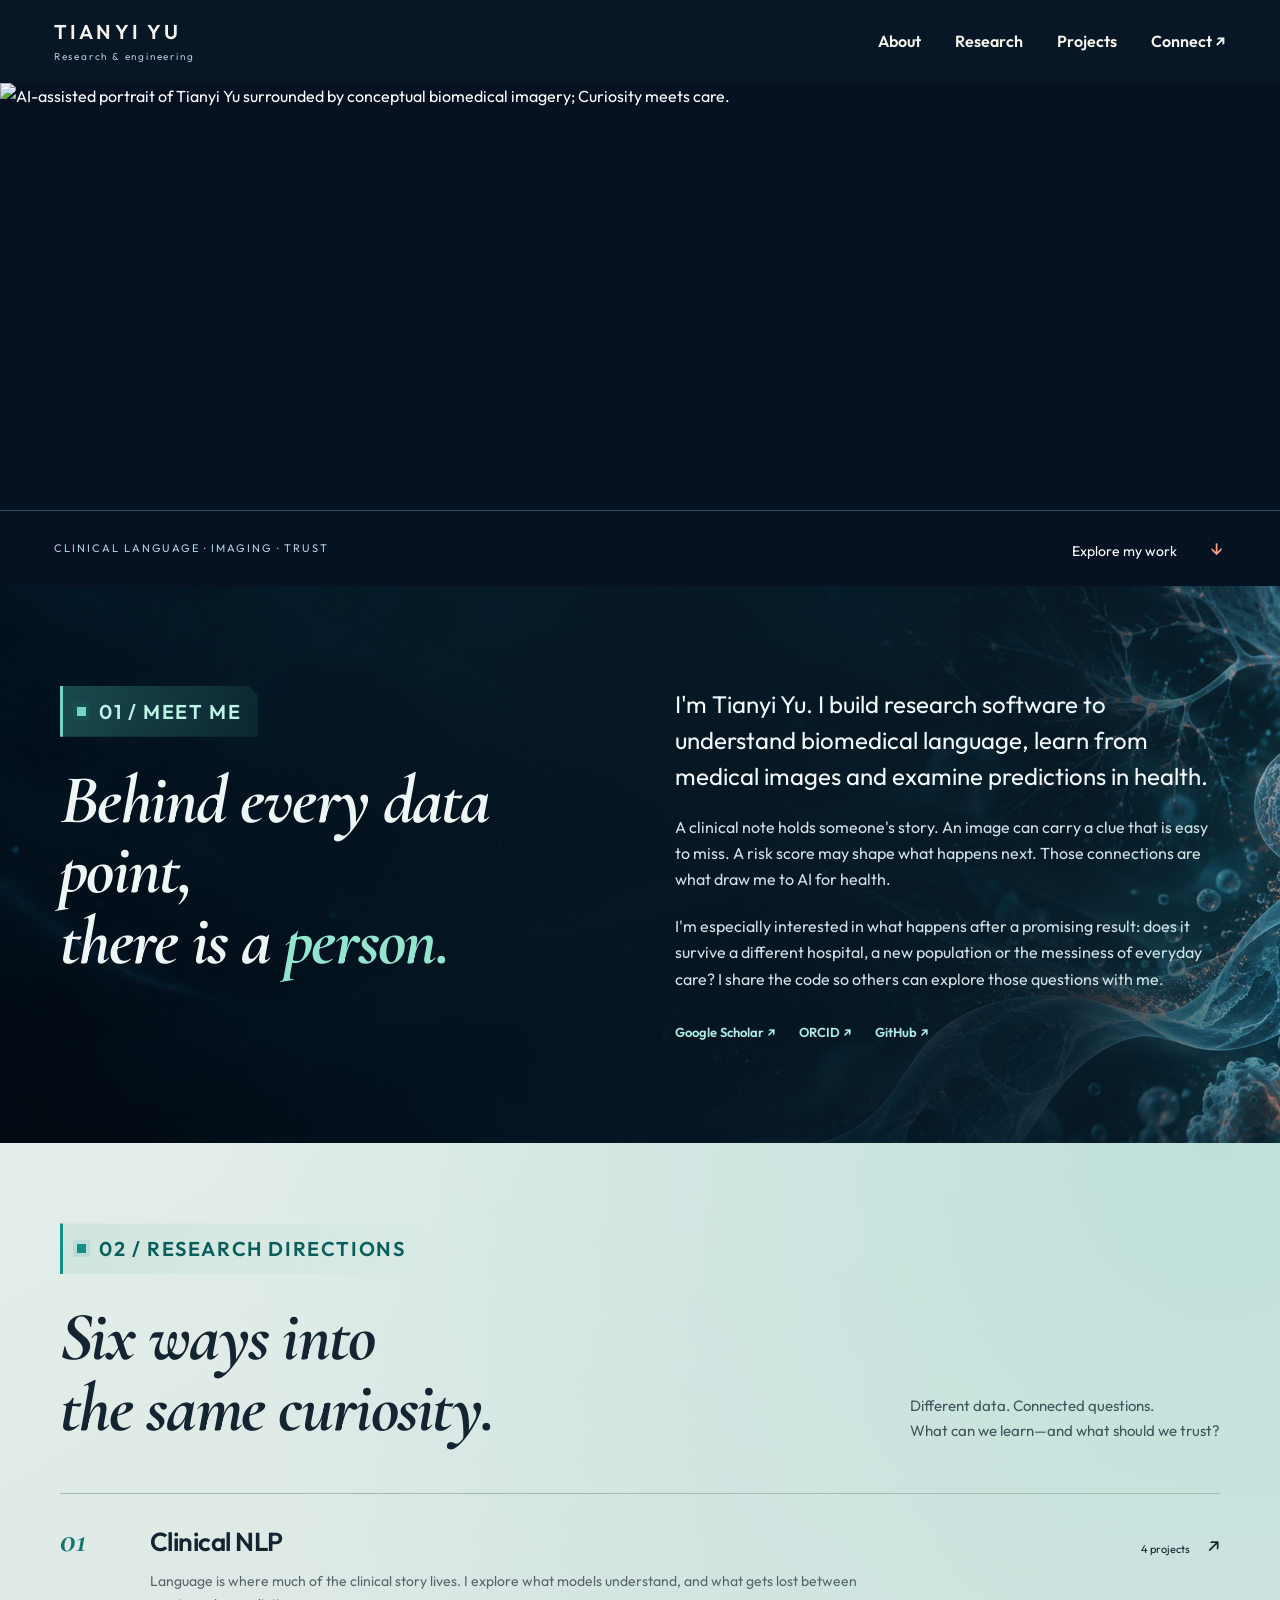
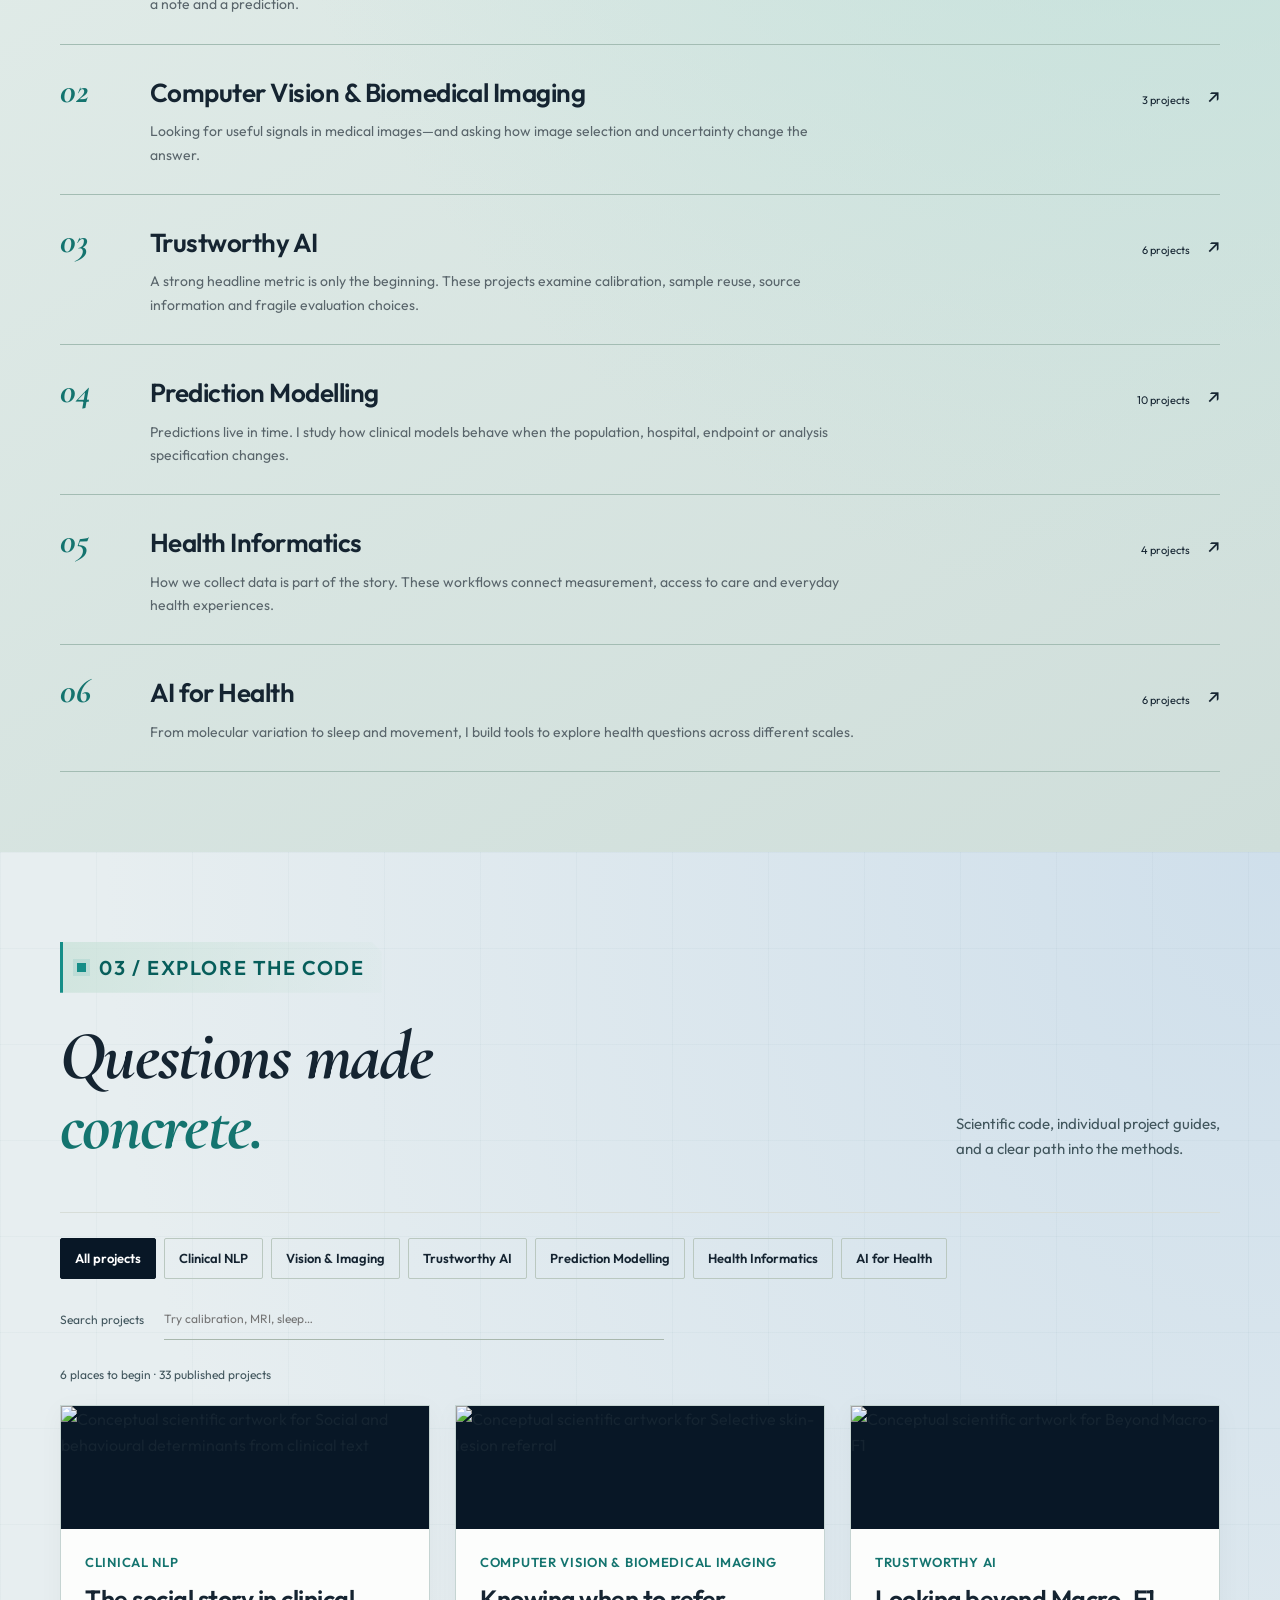
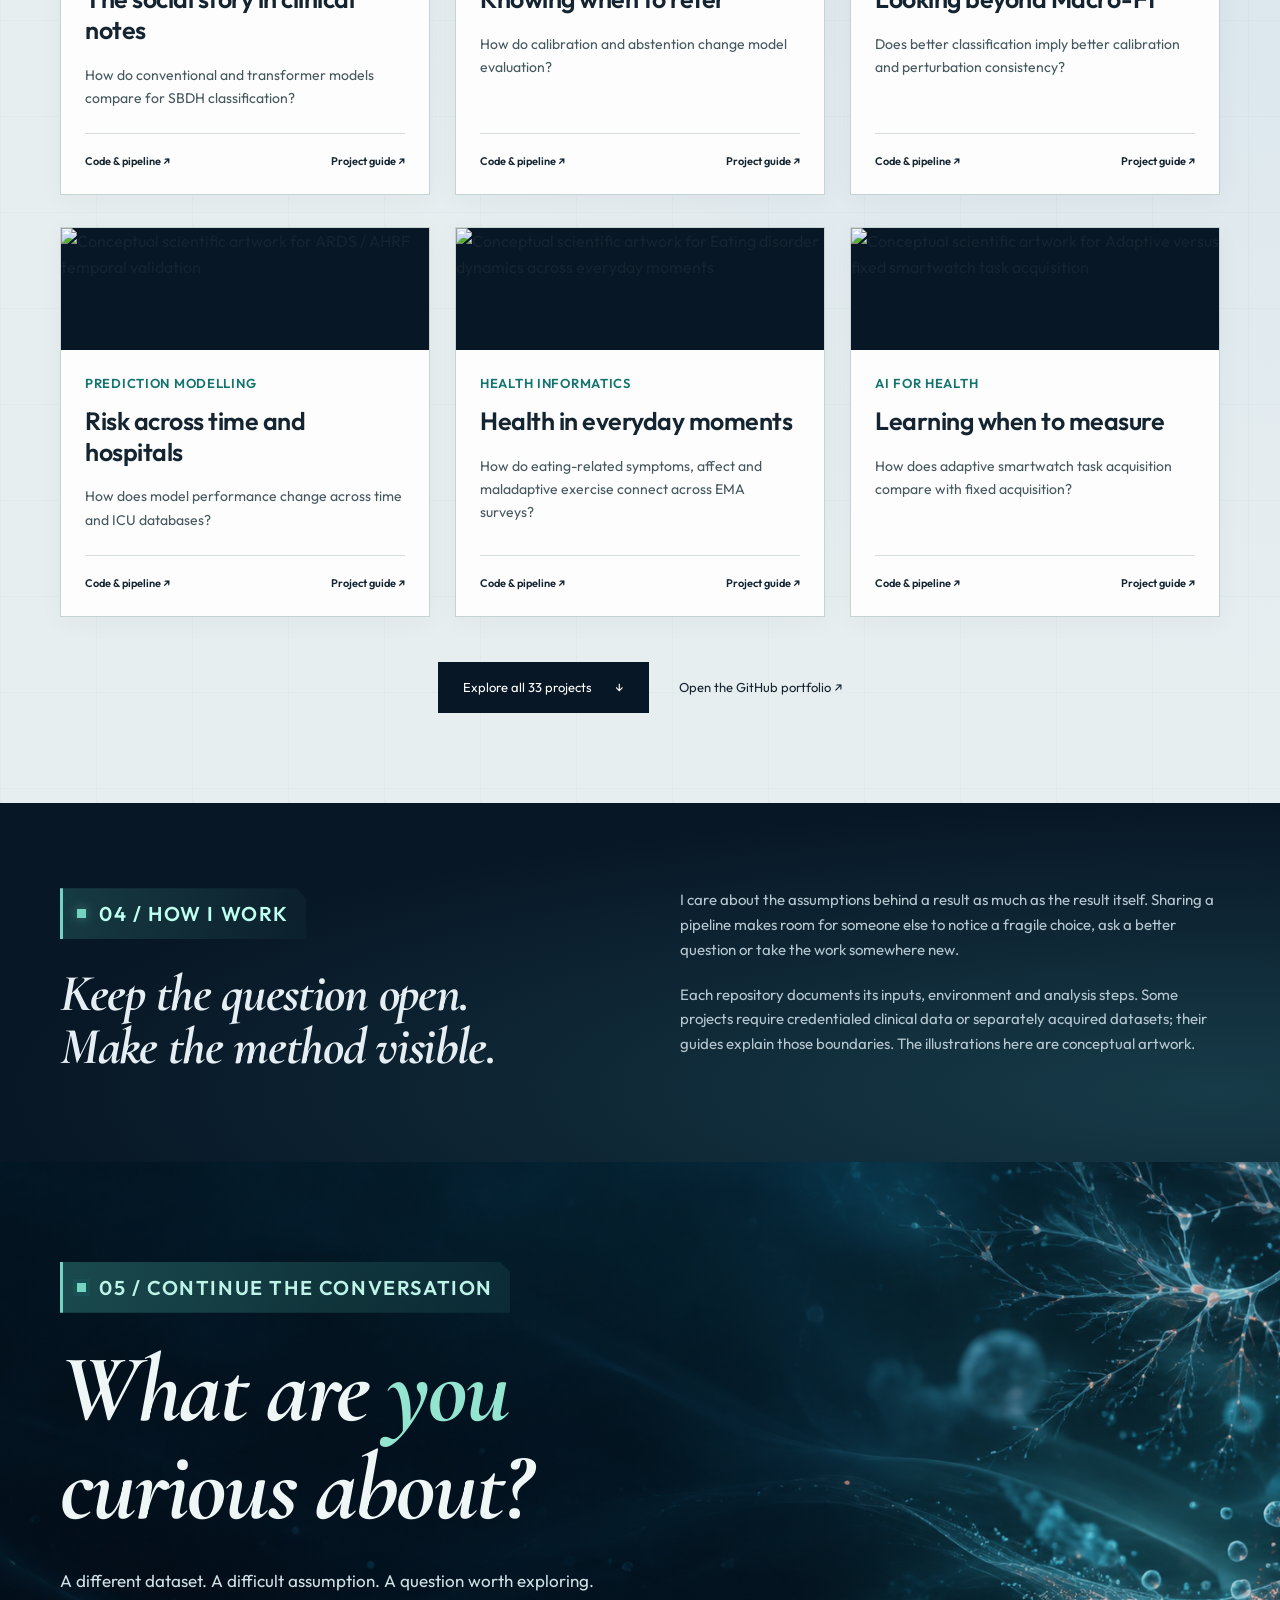
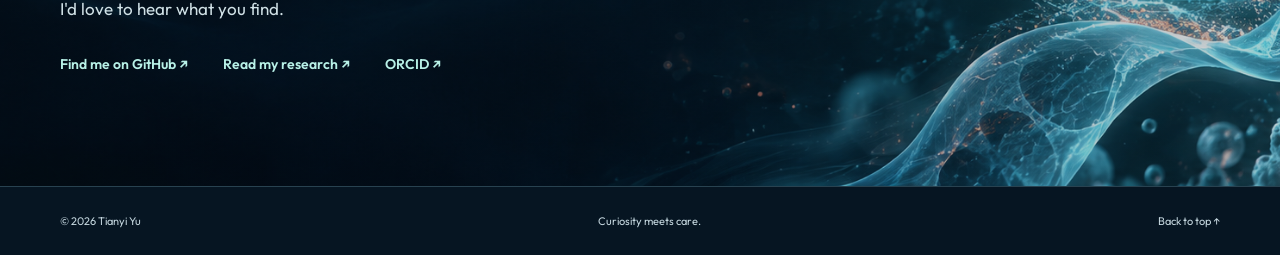
==== index.html @ 4a5c94bd "Bring my personal research portfolio to its own home" ====
<!doctype html>
<html lang="en"><head><meta charset="utf-8"><meta name="viewport" content="width=device-width, initial-scale=1">
<title>Tianyi Yu — AI for Health · Research Portfolio</title>
<meta name="description" content="Tianyi Yu's research portfolio: clinical NLP, biomedical imaging, trustworthy AI, prediction modelling, health informatics and AI for health. Explore the questions and the code.">
<meta name="theme-color" content="#081726"><meta property="og:title" content="Tianyi Yu — Curiosity meets care."><meta property="og:description" content="Research software for the people behind the data."><meta property="og:type" content="website"><meta property="og:image" content="https://raw.githubusercontent.com/terry0809000/terry0809000/main/assets/tianyi-ai-health-portrait.png">
<link rel="preload" href="./fonts/outfit-400.woff" as="font" type="font/woff" crossorigin>
<link rel="stylesheet" href="./portfolio-v5.css"><script src="./site.js?v=20261011-2" defer></script></head>
<body><a class="skip" href="#main">Skip to content</a>
<header class="header"><a class="wordmark" href="#home">TIANYI YU<span>Research &amp; engineering</span></a><nav aria-label="Main navigation"><a href="#about">About</a><a href="#directions">Research</a><a href="#work">Projects</a><a href="#connect">Connect <span aria-hidden="true">↗</span></a></nav></header>
<main id="main">
<section id="home" class="hero"><h1 class="sr-only">Tianyi Yu. Curiosity meets care. Building AI for the people behind the data.</h1><img class="hero-image" width="2172" height="724" src="https://raw.githubusercontent.com/terry0809000/terry0809000/main/assets/tianyi-ai-health-portrait.png" alt="AI-assisted portrait of Tianyi Yu surrounded by conceptual biomedical imagery; Curiosity meets care." fetchpriority="high"><div class="mobile-hero-copy"><p>TIANYI YU / AI FOR HEALTH</p><h2>Curiosity meets care.</h2><p>Building AI for the people behind the data.</p></div><div class="hero-foot"><span>CLINICAL LANGUAGE · IMAGING · TRUST</span><a href="#work">Explore my work <span aria-hidden="true">↓</span></a></div></section>
<section id="about" class="about wrap"><div><p class="eyebrow">01 / MEET ME</p><h2>Behind every data point,<br>there is a <em>person.</em></h2></div><div class="about-copy"><p class="lead">I'm Tianyi Yu. I build research software to understand biomedical language, learn from medical images and examine predictions in health.</p><p>A clinical note holds someone's story. An image can carry a clue that is easy to miss. A risk score may shape what happens next. Those connections are what draw me to AI for health.</p><p>I'm especially interested in what happens after a promising result: does it survive a different hospital, a new population or the messiness of everyday care? I share the code so others can explore those questions with me.</p><div class="text-links"><a href="https://scholar.google.com/citations?user=m8F5KU8AAAAJ">Google Scholar ↗</a><a href="https://orcid.org/0009-0009-0311-4015">ORCID ↗</a><a href="https://github.com/terry0809000">GitHub ↗</a></div></div></section>
<section id="directions" class="directions"><div class="wrap"><div class="section-head"><div><p class="eyebrow">02 / RESEARCH DIRECTIONS</p><h2>Six ways into<br>the same curiosity.</h2></div><p>Different data. Connected questions.<br>What can we learn—and what should we trust?</p></div>
<div class="direction-list"><a class="direction-row" href="#work" data-direction="Clinical NLP"><span class="direction-number">01</span><div><h3>Clinical NLP</h3><p>Language is where much of the clinical story lives. I explore what models understand, and what gets lost between a note and a prediction.</p></div><span class="direction-count">4 projects <span aria-hidden="true">↗</span></span></a>
<a class="direction-row" href="#work" data-direction="Computer Vision &amp; Biomedical Imaging"><span class="direction-number">02</span><div><h3>Computer Vision &amp; Biomedical Imaging</h3><p>Looking for useful signals in medical images—and asking how image selection and uncertainty change the answer.</p></div><span class="direction-count">3 projects <span aria-hidden="true">↗</span></span></a>
<a class="direction-row" href="#work" data-direction="Trustworthy AI"><span class="direction-number">03</span><div><h3>Trustworthy AI</h3><p>A strong headline metric is only the beginning. These projects examine calibration, sample reuse, source information and fragile evaluation choices.</p></div><span class="direction-count">6 projects <span aria-hidden="true">↗</span></span></a>
<a class="direction-row" href="#work" data-direction="Prediction Modelling"><span class="direction-number">04</span><div><h3>Prediction Modelling</h3><p>Predictions live in time. I study how clinical models behave when the population, hospital, endpoint or analysis specification changes.</p></div><span class="direction-count">10 projects <span aria-hidden="true">↗</span></span></a>
<a class="direction-row" href="#work" data-direction="Health Informatics"><span class="direction-number">05</span><div><h3>Health Informatics</h3><p>How we collect data is part of the story. These workflows connect measurement, access to care and everyday health experiences.</p></div><span class="direction-count">4 projects <span aria-hidden="true">↗</span></span></a>
<a class="direction-row" href="#work" data-direction="AI for Health"><span class="direction-number">06</span><div><h3>AI for Health</h3><p>From molecular variation to sleep and movement, I build tools to explore health questions across different scales.</p></div><span class="direction-count">6 projects <span aria-hidden="true">↗</span></span></a></div></div></section>
<section id="work" class="work wrap"><div class="section-head"><div><p class="eyebrow">03 / EXPLORE THE CODE</p><h2>Questions made<br><em>concrete.</em></h2></div><p>Scientific code, individual project guides,<br>and a clear path into the methods.</p></div>
<div class="controls"><div class="filters" role="group" aria-label="Filter projects by research direction"><button type="button" class="active" aria-pressed="true" data-filter="All">All projects</button><button type="button" aria-pressed="false" data-filter="Clinical NLP">Clinical NLP</button><button type="button" aria-pressed="false" data-filter="Computer Vision &amp; Biomedical Imaging">Vision &amp; Imaging</button><button type="button" aria-pressed="false" data-filter="Trustworthy AI">Trustworthy AI</button><button type="button" aria-pressed="false" data-filter="Prediction Modelling">Prediction Modelling</button><button type="button" aria-pressed="false" data-filter="Health Informatics">Health Informatics</button><button type="button" aria-pressed="false" data-filter="AI for Health">AI for Health</button></div><label class="search">Search projects<input type="search" id="search" placeholder="Try calibration, MRI, sleep…" autocomplete="off"></label></div>
<p id="results-status" class="results-status" aria-live="polite">33 published projects</p>
<div class="project-grid"><article class="project" data-area="Clinical NLP" data-search="social and behavioural determinants from clinical text mimic_sbdh how do conventional and transformer models compare for sbdh classification? clinical nlp"><a class="project-image-link" href="https://github.com/terry0809000/MIMIC_SBDH" aria-label="Explore Social and behavioural determinants from clinical text"><img src="https://raw.githubusercontent.com/terry0809000/MIMIC_SBDH/main/assets/project-cover.png" alt="Conceptual scientific artwork for Social and behavioural determinants from clinical text" loading="lazy" width="900" height="300"></a><div class="project-body"><p class="project-area">Clinical NLP</p><h3><a href="https://github.com/terry0809000/MIMIC_SBDH">The social story in clinical notes</a></h3><p>How do conventional and transformer models compare for SBDH classification?</p><div class="project-links"><a href="https://github.com/terry0809000/MIMIC_SBDH">Code &amp; pipeline ↗</a><a href="https://github.com/terry0809000/research-portfolio/blob/main/pipelines/MIMIC_SBDH.md">Project guide ↗</a></div></div></article>
<article class="project" data-area="Computer Vision &amp; Biomedical Imaging" data-search="selective skin-lesion referral ham10000-trustworthy-skin-ai how do calibration and abstention change model evaluation? computer vision &amp; biomedical imaging"><a class="project-image-link" href="https://github.com/terry0809000/ham10000-trustworthy-skin-ai" aria-label="Explore Selective skin-lesion referral"><img src="https://raw.githubusercontent.com/terry0809000/ham10000-trustworthy-skin-ai/main/assets/project-cover.png" alt="Conceptual scientific artwork for Selective skin-lesion referral" loading="lazy" width="900" height="300"></a><div class="project-body"><p class="project-area">Computer Vision &amp; Biomedical Imaging</p><h3><a href="https://github.com/terry0809000/ham10000-trustworthy-skin-ai">Knowing when to refer</a></h3><p>How do calibration and abstention change model evaluation?</p><div class="project-links"><a href="https://github.com/terry0809000/ham10000-trustworthy-skin-ai">Code &amp; pipeline ↗</a><a href="https://github.com/terry0809000/research-portfolio/blob/main/pipelines/ham10000-trustworthy-skin-ai.md">Project guide ↗</a></div></div></article>
<article class="project" data-area="Trustworthy AI" data-search="beyond macro-f1 beyond-macro-f1-pubmed-rct-public does better classification imply better calibration and perturbation consistency? trustworthy ai"><a class="project-image-link" href="https://github.com/terry0809000/beyond-macro-f1-pubmed-rct-public" aria-label="Explore Beyond Macro-F1"><img src="https://raw.githubusercontent.com/terry0809000/beyond-macro-f1-pubmed-rct-public/main/assets/project-cover.png" alt="Conceptual scientific artwork for Beyond Macro-F1" loading="lazy" width="900" height="300"></a><div class="project-body"><p class="project-area">Trustworthy AI</p><h3><a href="https://github.com/terry0809000/beyond-macro-f1-pubmed-rct-public">Looking beyond Macro-F1</a></h3><p>Does better classification imply better calibration and perturbation consistency?</p><div class="project-links"><a href="https://github.com/terry0809000/beyond-macro-f1-pubmed-rct-public">Code &amp; pipeline ↗</a><a href="https://github.com/terry0809000/research-portfolio/blob/main/pipelines/beyond-macro-f1-pubmed-rct-public.md">Project guide ↗</a></div></div></article>
<article class="project" data-area="Prediction Modelling" data-search="ards / ahrf temporal validation ards-ahrf-ehr-temporal-validation how does model performance change across time and icu databases? prediction modelling"><a class="project-image-link" href="https://github.com/terry0809000/ards-ahrf-ehr-temporal-validation" aria-label="Explore ARDS / AHRF temporal validation"><img src="https://raw.githubusercontent.com/terry0809000/ards-ahrf-ehr-temporal-validation/main/assets/project-cover.png" alt="Conceptual scientific artwork for ARDS / AHRF temporal validation" loading="lazy" width="900" height="300"></a><div class="project-body"><p class="project-area">Prediction Modelling</p><h3><a href="https://github.com/terry0809000/ards-ahrf-ehr-temporal-validation">Risk across time and hospitals</a></h3><p>How does model performance change across time and ICU databases?</p><div class="project-links"><a href="https://github.com/terry0809000/ards-ahrf-ehr-temporal-validation">Code &amp; pipeline ↗</a><a href="https://github.com/terry0809000/research-portfolio/blob/main/pipelines/ards-ahrf-ehr-temporal-validation.md">Project guide ↗</a></div></div></article>
<article class="project" data-area="Health Informatics" data-search="eating disorder dynamics across everyday moments eatingdisordermlvar how do eating-related symptoms, affect and maladaptive exercise connect across ema surveys? health informatics"><a class="project-image-link" href="https://github.com/terry0809000/eatingdisordermlvar" aria-label="Explore Eating disorder dynamics across everyday moments"><img src="https://raw.githubusercontent.com/terry0809000/eatingdisordermlvar/main/assets/project-cover.png" alt="Conceptual scientific artwork for Eating disorder dynamics across everyday moments" loading="lazy" width="900" height="300"></a><div class="project-body"><p class="project-area">Health Informatics</p><h3><a href="https://github.com/terry0809000/eatingdisordermlvar">Health in everyday moments</a></h3><p>How do eating-related symptoms, affect and maladaptive exercise connect across EMA surveys?</p><div class="project-links"><a href="https://github.com/terry0809000/eatingdisordermlvar">Code &amp; pipeline ↗</a><a href="https://github.com/terry0809000/research-portfolio/blob/main/pipelines/eatingdisordermlvar.md">Project guide ↗</a></div></div></article>
<article class="project" data-area="AI for Health" data-search="adaptive versus fixed smartwatch task acquisition pads-adaptive-acquisition how does adaptive smartwatch task acquisition compare with fixed acquisition? ai for health"><a class="project-image-link" href="https://github.com/terry0809000/pads-adaptive-acquisition" aria-label="Explore Adaptive versus fixed smartwatch task acquisition"><img src="https://raw.githubusercontent.com/terry0809000/pads-adaptive-acquisition/main/assets/project-cover.png" alt="Conceptual scientific artwork for Adaptive versus fixed smartwatch task acquisition" loading="lazy" width="900" height="300"></a><div class="project-body"><p class="project-area">AI for Health</p><h3><a href="https://github.com/terry0809000/pads-adaptive-acquisition">Learning when to measure</a></h3><p>How does adaptive smartwatch task acquisition compare with fixed acquisition?</p><div class="project-links"><a href="https://github.com/terry0809000/pads-adaptive-acquisition">Code &amp; pipeline ↗</a><a href="https://github.com/terry0809000/research-portfolio/blob/main/pipelines/pads-adaptive-acquisition.md">Project guide ↗</a></div></div></article>
<article class="project" data-area="AI for Health" data-search="trace-fib trace-fib-pipeline how do normalization and study weighting affect cross-organ transfer? ai for health"><a class="project-image-link" href="https://github.com/terry0809000/trace-fib-pipeline" aria-label="Explore TRACE-Fib"><img src="https://raw.githubusercontent.com/terry0809000/trace-fib-pipeline/main/assets/project-cover.png" alt="Conceptual scientific artwork for TRACE-Fib" loading="lazy" width="900" height="300"></a><div class="project-body"><p class="project-area">AI for Health</p><h3><a href="https://github.com/terry0809000/trace-fib-pipeline">TRACE-Fib</a></h3><p>How do normalization and study weighting affect cross-organ transfer?</p><div class="project-links"><a href="https://github.com/terry0809000/trace-fib-pipeline">Code &amp; pipeline ↗</a><a href="https://github.com/terry0809000/research-portfolio/blob/main/pipelines/trace-fib-pipeline.md">Project guide ↗</a></div></div></article>
<article class="project" data-area="AI for Health" data-search="reading dynamics with zuco 2.0 zuco2-scientific-ml-pipeline can lexical and early-fixation features predict later processing load? ai for health"><a class="project-image-link" href="https://github.com/terry0809000/zuco2-scientific-ml-pipeline" aria-label="Explore Reading dynamics with ZuCo 2.0"><img src="https://raw.githubusercontent.com/terry0809000/zuco2-scientific-ml-pipeline/main/assets/project-cover.png" alt="Conceptual scientific artwork for Reading dynamics with ZuCo 2.0" loading="lazy" width="900" height="300"></a><div class="project-body"><p class="project-area">AI for Health</p><h3><a href="https://github.com/terry0809000/zuco2-scientific-ml-pipeline">Reading dynamics with ZuCo 2.0</a></h3><p>Can lexical and early-fixation features predict later processing load?</p><div class="project-links"><a href="https://github.com/terry0809000/zuco2-scientific-ml-pipeline">Code &amp; pipeline ↗</a><a href="https://github.com/terry0809000/research-portfolio/blob/main/pipelines/zuco2-scientific-ml-pipeline.md">Project guide ↗</a></div></div></article>
<article class="project" data-area="AI for Health" data-search="respiratory surveillance bmc-dm-prediction-one-week can aggregate surveillance signals anticipate next-week escalation? ai for health"><a class="project-image-link" href="https://github.com/terry0809000/bmc-dm-prediction-one-week" aria-label="Explore Respiratory surveillance"><img src="https://raw.githubusercontent.com/terry0809000/bmc-dm-prediction-one-week/main/assets/project-cover.png" alt="Conceptual scientific artwork for Respiratory surveillance" loading="lazy" width="900" height="300"></a><div class="project-body"><p class="project-area">AI for Health</p><h3><a href="https://github.com/terry0809000/bmc-dm-prediction-one-week">Respiratory surveillance</a></h3><p>Can aggregate surveillance signals anticipate next-week escalation?</p><div class="project-links"><a href="https://github.com/terry0809000/bmc-dm-prediction-one-week">Code &amp; pipeline ↗</a><a href="https://github.com/terry0809000/research-portfolio/blob/main/pipelines/bmc-dm-prediction-one-week.md">Project guide ↗</a></div></div></article>
<article class="project" data-area="Prediction Modelling" data-search="temporal screening evaluation nhanes-temporal-diabetes-screening does model complexity improve probability estimation under temporal shift? prediction modelling"><a class="project-image-link" href="https://github.com/terry0809000/nhanes-temporal-diabetes-screening" aria-label="Explore Temporal screening evaluation"><img src="https://raw.githubusercontent.com/terry0809000/nhanes-temporal-diabetes-screening/main/assets/project-cover.png" alt="Conceptual scientific artwork for Temporal screening evaluation" loading="lazy" width="900" height="300"></a><div class="project-body"><p class="project-area">Prediction Modelling</p><h3><a href="https://github.com/terry0809000/nhanes-temporal-diabetes-screening">Temporal screening evaluation</a></h3><p>Does model complexity improve probability estimation under temporal shift?</p><div class="project-links"><a href="https://github.com/terry0809000/nhanes-temporal-diabetes-screening">Code &amp; pipeline ↗</a><a href="https://github.com/terry0809000/research-portfolio/blob/main/pipelines/nhanes-temporal-diabetes-screening.md">Project guide ↗</a></div></div></article>
<article class="project" data-area="Prediction Modelling" data-search="extubation transportability copd-asthma-extubation-transportability how does endpoint construction affect cross-database transport? prediction modelling"><a class="project-image-link" href="https://github.com/terry0809000/copd-asthma-extubation-transportability" aria-label="Explore Extubation transportability"><img src="https://raw.githubusercontent.com/terry0809000/copd-asthma-extubation-transportability/main/assets/project-cover.png" alt="Conceptual scientific artwork for Extubation transportability" loading="lazy" width="900" height="300"></a><div class="project-body"><p class="project-area">Prediction Modelling</p><h3><a href="https://github.com/terry0809000/copd-asthma-extubation-transportability">Extubation transportability</a></h3><p>How does endpoint construction affect cross-database transport?</p><div class="project-links"><a href="https://github.com/terry0809000/copd-asthma-extubation-transportability">Code &amp; pipeline ↗</a><a href="https://github.com/terry0809000/research-portfolio/blob/main/pipelines/copd-asthma-extubation-transportability.md">Project guide ↗</a></div></div></article>
<article class="project" data-area="Prediction Modelling" data-search="dynamic aki prediction aki-dynamic-prediction-deployment-gated how do temporal renal models behave under external transport? prediction modelling"><a class="project-image-link" href="https://github.com/terry0809000/aki-dynamic-prediction-deployment-gated" aria-label="Explore Dynamic AKI prediction"><img src="https://raw.githubusercontent.com/terry0809000/aki-dynamic-prediction-deployment-gated/main/assets/project-cover.png" alt="Conceptual scientific artwork for Dynamic AKI prediction" loading="lazy" width="900" height="300"></a><div class="project-body"><p class="project-area">Prediction Modelling</p><h3><a href="https://github.com/terry0809000/aki-dynamic-prediction-deployment-gated">Dynamic AKI prediction</a></h3><p>How do temporal renal models behave under external transport?</p><div class="project-links"><a href="https://github.com/terry0809000/aki-dynamic-prediction-deployment-gated">Code &amp; pipeline ↗</a><a href="https://github.com/terry0809000/research-portfolio/blob/main/pipelines/aki-dynamic-prediction-deployment-gated.md">Project guide ↗</a></div></div></article>
<article class="project" data-area="Clinical NLP" data-search="cross-corpus abstract classification biomedical-abstract-sentence-classification how do lightweight sentence classifiers transfer between corpora? clinical nlp"><a class="project-image-link" href="https://github.com/terry0809000/biomedical-abstract-sentence-classification" aria-label="Explore Cross-corpus abstract classification"><img src="https://raw.githubusercontent.com/terry0809000/biomedical-abstract-sentence-classification/main/assets/project-cover.png" alt="Conceptual scientific artwork for Cross-corpus abstract classification" loading="lazy" width="900" height="300"></a><div class="project-body"><p class="project-area">Clinical NLP</p><h3><a href="https://github.com/terry0809000/biomedical-abstract-sentence-classification">Cross-corpus abstract classification</a></h3><p>How do lightweight sentence classifiers transfer between corpora?</p><div class="project-links"><a href="https://github.com/terry0809000/biomedical-abstract-sentence-classification">Code &amp; pipeline ↗</a><a href="https://github.com/terry0809000/research-portfolio/blob/main/pipelines/biomedical-abstract-sentence-classification.md">Project guide ↗</a></div></div></article>
<article class="project" data-area="AI for Health" data-search="sleep-edf staging sleepingedf how do local context, channel choice and smoothing affect sleep staging? ai for health"><a class="project-image-link" href="https://github.com/terry0809000/sleepingedf" aria-label="Explore Sleep-EDF staging"><img src="https://raw.githubusercontent.com/terry0809000/sleepingedf/main/assets/project-cover.png" alt="Conceptual scientific artwork for Sleep-EDF staging" loading="lazy" width="900" height="300"></a><div class="project-body"><p class="project-area">AI for Health</p><h3><a href="https://github.com/terry0809000/sleepingedf">Sleep-EDF staging</a></h3><p>How do local context, channel choice and smoothing affect sleep staging?</p><div class="project-links"><a href="https://github.com/terry0809000/sleepingedf">Code &amp; pipeline ↗</a><a href="https://github.com/terry0809000/research-portfolio/blob/main/pipelines/sleepingedf.md">Project guide ↗</a></div></div></article>
<article class="project" data-area="Trustworthy AI" data-search="rationale reliability audit hatespeechcheck do supporting rationales remain faithful and robust? trustworthy ai"><a class="project-image-link" href="https://github.com/terry0809000/hatespeechcheck" aria-label="Explore Rationale reliability audit"><img src="https://raw.githubusercontent.com/terry0809000/hatespeechcheck/main/assets/project-cover.png" alt="Conceptual scientific artwork for Rationale reliability audit" loading="lazy" width="900" height="300"></a><div class="project-body"><p class="project-area">Trustworthy AI</p><h3><a href="https://github.com/terry0809000/hatespeechcheck">Rationale reliability audit</a></h3><p>Do supporting rationales remain faithful and robust?</p><div class="project-links"><a href="https://github.com/terry0809000/hatespeechcheck">Code &amp; pipeline ↗</a><a href="https://github.com/terry0809000/research-portfolio/blob/main/pipelines/hatespeechcheck.md">Project guide ↗</a></div></div></article>
<article class="project" data-area="Trustworthy AI" data-search="safe-labs safelabs-icu-lab-deferral how can a selective-prediction policy be tested without overstating safety? trustworthy ai"><a class="project-image-link" href="https://github.com/terry0809000/safelabs-icu-lab-deferral" aria-label="Explore SAFE-LABS"><img src="https://raw.githubusercontent.com/terry0809000/safelabs-icu-lab-deferral/main/assets/project-cover.png" alt="Conceptual scientific artwork for SAFE-LABS" loading="lazy" width="900" height="300"></a><div class="project-body"><p class="project-area">Trustworthy AI</p><h3><a href="https://github.com/terry0809000/safelabs-icu-lab-deferral">SAFE-LABS</a></h3><p>How can a selective-prediction policy be tested without overstating safety?</p><div class="project-links"><a href="https://github.com/terry0809000/safelabs-icu-lab-deferral">Code &amp; pipeline ↗</a><a href="https://github.com/terry0809000/research-portfolio/blob/main/pipelines/safelabs-icu-lab-deferral.md">Project guide ↗</a></div></div></article>
<article class="project" data-area="Health Informatics" data-search="healthcare access and glucose-testing gaps brfss-glucose-testing-access how do healthcare access and glucose-testing gaps vary in public-use survey data? health informatics"><a class="project-image-link" href="https://github.com/terry0809000/brfss-glucose-testing-access" aria-label="Explore Healthcare access and glucose-testing gaps"><img src="https://raw.githubusercontent.com/terry0809000/brfss-glucose-testing-access/main/assets/project-cover.png" alt="Conceptual scientific artwork for Healthcare access and glucose-testing gaps" loading="lazy" width="900" height="300"></a><div class="project-body"><p class="project-area">Health Informatics</p><h3><a href="https://github.com/terry0809000/brfss-glucose-testing-access">Healthcare access and glucose-testing gaps</a></h3><p>How do healthcare access and glucose-testing gaps vary in public-use survey data?</p><div class="project-links"><a href="https://github.com/terry0809000/brfss-glucose-testing-access">Code &amp; pipeline ↗</a><a href="https://github.com/terry0809000/research-portfolio/blob/main/pipelines/brfss-glucose-testing-access.md">Project guide ↗</a></div></div></article>
<article class="project" data-area="AI for Health" data-search="preprocessing sensitivity of glomerular bex3 prioritisation dkd-bex3-preprocessing how sensitive is glomerular bex3 prioritisation to preprocessing choices? ai for health"><a class="project-image-link" href="https://github.com/terry0809000/dkd-bex3-preprocessing" aria-label="Explore Preprocessing sensitivity of glomerular BEX3 prioritisation"><img src="https://raw.githubusercontent.com/terry0809000/dkd-bex3-preprocessing/main/assets/project-cover.png" alt="Conceptual scientific artwork for Preprocessing sensitivity of glomerular BEX3 prioritisation" loading="lazy" width="900" height="300"></a><div class="project-body"><p class="project-area">AI for Health</p><h3><a href="https://github.com/terry0809000/dkd-bex3-preprocessing">Preprocessing sensitivity of glomerular BEX3 prioritisation</a></h3><p>How sensitive is glomerular BEX3 prioritisation to preprocessing choices?</p><div class="project-links"><a href="https://github.com/terry0809000/dkd-bex3-preprocessing">Code &amp; pipeline ↗</a><a href="https://github.com/terry0809000/research-portfolio/blob/main/pipelines/dkd-bex3-preprocessing.md">Project guide ↗</a></div></div></article>
<article class="project" data-area="Prediction Modelling" data-search="temporal liver elastography triage liver-elastography-temporal-triage how do temporal evaluation and sensitivity targets affect liver elastography triage? prediction modelling"><a class="project-image-link" href="https://github.com/terry0809000/liver-elastography-temporal-triage" aria-label="Explore Temporal liver elastography triage"><img src="https://raw.githubusercontent.com/terry0809000/liver-elastography-temporal-triage/main/assets/project-cover.png" alt="Conceptual scientific artwork for Temporal liver elastography triage" loading="lazy" width="900" height="300"></a><div class="project-body"><p class="project-area">Prediction Modelling</p><h3><a href="https://github.com/terry0809000/liver-elastography-temporal-triage">Temporal liver elastography triage</a></h3><p>How do temporal evaluation and sensitivity targets affect liver elastography triage?</p><div class="project-links"><a href="https://github.com/terry0809000/liver-elastography-temporal-triage">Code &amp; pipeline ↗</a><a href="https://github.com/terry0809000/research-portfolio/blob/main/pipelines/liver-elastography-temporal-triage.md">Project guide ↗</a></div></div></article>
<article class="project" data-area="Clinical NLP" data-search="clinical trial inference: reference and answer-mapping sensitivity clinical-trial-inference-joint-audit how do reference choices and answer mapping affect clinical-trial inference? clinical nlp"><a class="project-image-link" href="https://github.com/terry0809000/clinical-trial-inference-joint-audit" aria-label="Explore Clinical trial inference: reference and answer-mapping sensitivity"><img src="https://raw.githubusercontent.com/terry0809000/clinical-trial-inference-joint-audit/main/assets/project-cover.png" alt="Conceptual scientific artwork for Clinical trial inference: reference and answer-mapping sensitivity" loading="lazy" width="900" height="300"></a><div class="project-body"><p class="project-area">Clinical NLP</p><h3><a href="https://github.com/terry0809000/clinical-trial-inference-joint-audit">Clinical trial inference: reference and answer-mapping sensitivity</a></h3><p>How do reference choices and answer mapping affect clinical-trial inference?</p><div class="project-links"><a href="https://github.com/terry0809000/clinical-trial-inference-joint-audit">Code &amp; pipeline ↗</a><a href="https://github.com/terry0809000/research-portfolio/blob/main/pipelines/clinical-trial-inference-joint-audit.md">Project guide ↗</a></div></div></article>
<article class="project" data-area="Clinical NLP" data-search="availability-aware source selection for clinical nlp availability-aware-clinical-nlp how does source availability affect clinical nlp evaluation? clinical nlp"><a class="project-image-link" href="https://github.com/terry0809000/availability-aware-clinical-nlp" aria-label="Explore Availability-aware source selection for clinical NLP"><img src="https://raw.githubusercontent.com/terry0809000/availability-aware-clinical-nlp/main/assets/project-cover.png" alt="Conceptual scientific artwork for Availability-aware source selection for clinical NLP" loading="lazy" width="900" height="300"></a><div class="project-body"><p class="project-area">Clinical NLP</p><h3><a href="https://github.com/terry0809000/availability-aware-clinical-nlp">Availability-aware source selection for clinical NLP</a></h3><p>How does source availability affect clinical NLP evaluation?</p><div class="project-links"><a href="https://github.com/terry0809000/availability-aware-clinical-nlp">Code &amp; pipeline ↗</a><a href="https://github.com/terry0809000/research-portfolio/blob/main/pipelines/availability-aware-clinical-nlp.md">Project guide ↗</a></div></div></article>
<article class="project" data-area="Prediction Modelling" data-search="measurement-aware retrospective icu prediction icu-measurement-aware-prediction how do measurement patterns affect retrospective icu prediction? prediction modelling"><a class="project-image-link" href="https://github.com/terry0809000/icu-measurement-aware-prediction" aria-label="Explore Measurement-aware retrospective ICU prediction"><img src="https://raw.githubusercontent.com/terry0809000/icu-measurement-aware-prediction/main/assets/project-cover.png" alt="Conceptual scientific artwork for Measurement-aware retrospective ICU prediction" loading="lazy" width="900" height="300"></a><div class="project-body"><p class="project-area">Prediction Modelling</p><h3><a href="https://github.com/terry0809000/icu-measurement-aware-prediction">Measurement-aware retrospective ICU prediction</a></h3><p>How do measurement patterns affect retrospective ICU prediction?</p><div class="project-links"><a href="https://github.com/terry0809000/icu-measurement-aware-prediction">Code &amp; pipeline ↗</a><a href="https://github.com/terry0809000/research-portfolio/blob/main/pipelines/icu-measurement-aware-prediction.md">Project guide ↗</a></div></div></article>
<article class="project" data-area="Prediction Modelling" data-search="ami-cs dynamic risk modelling ami-cs-dynamic-risk-modeling how do shock anchors and dynamic predictors affect cross-database risk modelling? prediction modelling"><a class="project-image-link" href="https://github.com/terry0809000/ami-cs-dynamic-risk-modeling" aria-label="Explore AMI-CS dynamic risk modelling"><img src="https://raw.githubusercontent.com/terry0809000/ami-cs-dynamic-risk-modeling/main/assets/project-cover.png" alt="Conceptual scientific artwork for AMI-CS dynamic risk modelling" loading="lazy" width="900" height="300"></a><div class="project-body"><p class="project-area">Prediction Modelling</p><h3><a href="https://github.com/terry0809000/ami-cs-dynamic-risk-modeling">AMI-CS dynamic risk modelling</a></h3><p>How do shock anchors and dynamic predictors affect cross-database risk modelling?</p><div class="project-links"><a href="https://github.com/terry0809000/ami-cs-dynamic-risk-modeling">Code &amp; pipeline ↗</a><a href="https://github.com/terry0809000/research-portfolio/blob/main/pipelines/ami-cs-dynamic-risk-modeling.md">Project guide ↗</a></div></div></article>
<article class="project" data-area="Prediction Modelling" data-search="sepsis-to-shock temporal prediction sepsis-shock-ai-medicine-v9 how does temporal landmark modelling transport across icu databases? prediction modelling"><a class="project-image-link" href="https://github.com/terry0809000/sepsis-shock-ai-medicine-v9" aria-label="Explore Sepsis-to-shock temporal prediction"><img src="https://raw.githubusercontent.com/terry0809000/sepsis-shock-ai-medicine-v9/main/assets/project-cover.png" alt="Conceptual scientific artwork for Sepsis-to-shock temporal prediction" loading="lazy" width="900" height="300"></a><div class="project-body"><p class="project-area">Prediction Modelling</p><h3><a href="https://github.com/terry0809000/sepsis-shock-ai-medicine-v9">Sepsis-to-shock temporal prediction</a></h3><p>How does temporal landmark modelling transport across ICU databases?</p><div class="project-links"><a href="https://github.com/terry0809000/sepsis-shock-ai-medicine-v9">Code &amp; pipeline ↗</a><a href="https://github.com/terry0809000/research-portfolio/blob/main/pipelines/sepsis-shock-ai-medicine-v9.md">Project guide ↗</a></div></div></article>
<article class="project" data-area="Health Informatics" data-search="six-hour icu laboratory prediction icu-six-hour-lab-prediction what can routinely collected intensive care data tell us about laboratory measurements six hours ahead? health informatics"><a class="project-image-link" href="https://github.com/terry0809000/icu-six-hour-lab-prediction" aria-label="Explore Six-hour ICU laboratory prediction"><img src="https://raw.githubusercontent.com/terry0809000/icu-six-hour-lab-prediction/main/assets/project-cover.png" alt="Conceptual scientific artwork for Six-hour ICU laboratory prediction" loading="lazy" width="900" height="300"></a><div class="project-body"><p class="project-area">Health Informatics</p><h3><a href="https://github.com/terry0809000/icu-six-hour-lab-prediction">Six-hour ICU laboratory prediction</a></h3><p>What can routinely collected intensive care data tell us about laboratory measurements six hours ahead?</p><div class="project-links"><a href="https://github.com/terry0809000/icu-six-hour-lab-prediction">Code &amp; pipeline ↗</a><a href="https://github.com/terry0809000/research-portfolio/blob/main/pipelines/icu-six-hour-lab-prediction.md">Project guide ↗</a></div></div></article>
<article class="project" data-area="Health Informatics" data-search="temporal measurement and source availability benchmark icu-temporal-measurement-benchmark how does measurement timing and source availability shape retrospective icu evaluation? health informatics"><a class="project-image-link" href="https://github.com/terry0809000/icu-temporal-measurement-benchmark" aria-label="Explore Temporal measurement and source availability benchmark"><img src="https://raw.githubusercontent.com/terry0809000/icu-temporal-measurement-benchmark/main/assets/project-cover.png" alt="Conceptual scientific artwork for Temporal measurement and source availability benchmark" loading="lazy" width="900" height="300"></a><div class="project-body"><p class="project-area">Health Informatics</p><h3><a href="https://github.com/terry0809000/icu-temporal-measurement-benchmark">Temporal measurement and source availability benchmark</a></h3><p>How does measurement timing and source availability shape retrospective ICU evaluation?</p><div class="project-links"><a href="https://github.com/terry0809000/icu-temporal-measurement-benchmark">Code &amp; pipeline ↗</a><a href="https://github.com/terry0809000/research-portfolio/blob/main/pipelines/icu-temporal-measurement-benchmark.md">Project guide ↗</a></div></div></article>
<article class="project" data-area="Trustworthy AI" data-search="patient reuse and apparent transcriptomic diagnostic performance transcriptomic-patient-reuse how does patient reuse affect apparent transcriptomic diagnostic performance? trustworthy ai"><a class="project-image-link" href="https://github.com/terry0809000/transcriptomic-patient-reuse" aria-label="Explore Patient reuse and apparent transcriptomic diagnostic performance"><img src="https://raw.githubusercontent.com/terry0809000/transcriptomic-patient-reuse/main/assets/project-cover.png" alt="Conceptual scientific artwork for Patient reuse and apparent transcriptomic diagnostic performance" loading="lazy" width="900" height="300"></a><div class="project-body"><p class="project-area">Trustworthy AI</p><h3><a href="https://github.com/terry0809000/transcriptomic-patient-reuse">Patient reuse and apparent transcriptomic diagnostic performance</a></h3><p>How does patient reuse affect apparent transcriptomic diagnostic performance?</p><div class="project-links"><a href="https://github.com/terry0809000/transcriptomic-patient-reuse">Code &amp; pipeline ↗</a><a href="https://github.com/terry0809000/research-portfolio/blob/main/pipelines/transcriptomic-patient-reuse.md">Project guide ↗</a></div></div></article>
<article class="project" data-area="Trustworthy AI" data-search="source information limits in synthetic validation synthetic-validation-source-limits what can synthetic validation establish when source information is limited? trustworthy ai"><a class="project-image-link" href="https://github.com/terry0809000/synthetic-validation-source-limits" aria-label="Explore Source information limits in synthetic validation"><img src="https://raw.githubusercontent.com/terry0809000/synthetic-validation-source-limits/main/assets/project-cover.png" alt="Conceptual scientific artwork for Source information limits in synthetic validation" loading="lazy" width="900" height="300"></a><div class="project-body"><p class="project-area">Trustworthy AI</p><h3><a href="https://github.com/terry0809000/synthetic-validation-source-limits">Source information limits in synthetic validation</a></h3><p>What can synthetic validation establish when source information is limited?</p><div class="project-links"><a href="https://github.com/terry0809000/synthetic-validation-source-limits">Code &amp; pipeline ↗</a><a href="https://github.com/terry0809000/research-portfolio/blob/main/pipelines/synthetic-validation-source-limits.md">Project guide ↗</a></div></div></article>
<article class="project" data-area="Prediction Modelling" data-search="specification sensitivity in retrospective icu evaluation icu-specification-sensitivity how do analysis specifications change retrospective icu evaluation? prediction modelling"><a class="project-image-link" href="https://github.com/terry0809000/icu-specification-sensitivity" aria-label="Explore Specification sensitivity in retrospective ICU evaluation"><img src="https://raw.githubusercontent.com/terry0809000/icu-specification-sensitivity/main/assets/project-cover.png" alt="Conceptual scientific artwork for Specification sensitivity in retrospective ICU evaluation" loading="lazy" width="900" height="300"></a><div class="project-body"><p class="project-area">Prediction Modelling</p><h3><a href="https://github.com/terry0809000/icu-specification-sensitivity">Specification sensitivity in retrospective ICU evaluation</a></h3><p>How do analysis specifications change retrospective ICU evaluation?</p><div class="project-links"><a href="https://github.com/terry0809000/icu-specification-sensitivity">Code &amp; pipeline ↗</a><a href="https://github.com/terry0809000/research-portfolio/blob/main/pipelines/icu-specification-sensitivity.md">Project guide ↗</a></div></div></article>
<article class="project" data-area="Prediction Modelling" data-search="stability and clinical interpretation of kidney risk models nhanes-kidney-risk-stability how stable and clinically interpretable are kidney risk models? prediction modelling"><a class="project-image-link" href="https://github.com/terry0809000/nhanes-kidney-risk-stability" aria-label="Explore Stability and clinical interpretation of kidney risk models"><img src="https://raw.githubusercontent.com/terry0809000/nhanes-kidney-risk-stability/main/assets/project-cover.png" alt="Conceptual scientific artwork for Stability and clinical interpretation of kidney risk models" loading="lazy" width="900" height="300"></a><div class="project-body"><p class="project-area">Prediction Modelling</p><h3><a href="https://github.com/terry0809000/nhanes-kidney-risk-stability">Stability and clinical interpretation of kidney risk models</a></h3><p>How stable and clinically interpretable are kidney risk models?</p><div class="project-links"><a href="https://github.com/terry0809000/nhanes-kidney-risk-stability">Code &amp; pipeline ↗</a><a href="https://github.com/terry0809000/research-portfolio/blob/main/pipelines/nhanes-kidney-risk-stability.md">Project guide ↗</a></div></div></article>
<article class="project" data-area="Computer Vision &amp; Biomedical Imaging" data-search="excision selection and melanoma assessment melanoma-excision-selection how does excision selection affect melanoma assessment? computer vision &amp; biomedical imaging"><a class="project-image-link" href="https://github.com/terry0809000/melanoma-excision-selection" aria-label="Explore Excision selection and melanoma assessment"><img src="https://raw.githubusercontent.com/terry0809000/melanoma-excision-selection/main/assets/project-cover.png" alt="Conceptual scientific artwork for Excision selection and melanoma assessment" loading="lazy" width="900" height="300"></a><div class="project-body"><p class="project-area">Computer Vision &amp; Biomedical Imaging</p><h3><a href="https://github.com/terry0809000/melanoma-excision-selection">Excision selection and melanoma assessment</a></h3><p>How does excision selection affect melanoma assessment?</p><div class="project-links"><a href="https://github.com/terry0809000/melanoma-excision-selection">Code &amp; pipeline ↗</a><a href="https://github.com/terry0809000/research-portfolio/blob/main/pipelines/melanoma-excision-selection.md">Project guide ↗</a></div></div></article>
<article class="project" data-area="Trustworthy AI" data-search="false positives and sample reuse in pulmonary-nodule assessment pulmonary-nodule-transcriptomic-audit how do false positives and sample reuse affect pulmonary-nodule assessment? trustworthy ai"><a class="project-image-link" href="https://github.com/terry0809000/pulmonary-nodule-transcriptomic-audit" aria-label="Explore False positives and sample reuse in pulmonary-nodule assessment"><img src="https://raw.githubusercontent.com/terry0809000/pulmonary-nodule-transcriptomic-audit/main/assets/project-cover.png" alt="Conceptual scientific artwork for False positives and sample reuse in pulmonary-nodule assessment" loading="lazy" width="900" height="300"></a><div class="project-body"><p class="project-area">Trustworthy AI</p><h3><a href="https://github.com/terry0809000/pulmonary-nodule-transcriptomic-audit">False positives and sample reuse in pulmonary-nodule assessment</a></h3><p>How do false positives and sample reuse affect pulmonary-nodule assessment?</p><div class="project-links"><a href="https://github.com/terry0809000/pulmonary-nodule-transcriptomic-audit">Code &amp; pipeline ↗</a><a href="https://github.com/terry0809000/research-portfolio/blob/main/pipelines/pulmonary-nodule-transcriptomic-audit.md">Project guide ↗</a></div></div></article>
<article class="project" data-area="Computer Vision &amp; Biomedical Imaging" data-search="mri and clinical prediction of pathological complete response breast-mri-response-prediction what can mri and clinical information tell us about pathological complete response? computer vision &amp; biomedical imaging"><a class="project-image-link" href="https://github.com/terry0809000/breast-mri-response-prediction" aria-label="Explore MRI and clinical prediction of pathological complete response"><img src="https://raw.githubusercontent.com/terry0809000/breast-mri-response-prediction/main/assets/project-cover.png" alt="Conceptual scientific artwork for MRI and clinical prediction of pathological complete response" loading="lazy" width="900" height="300"></a><div class="project-body"><p class="project-area">Computer Vision &amp; Biomedical Imaging</p><h3><a href="https://github.com/terry0809000/breast-mri-response-prediction">MRI and clinical prediction of pathological complete response</a></h3><p>What can MRI and clinical information tell us about pathological complete response?</p><div class="project-links"><a href="https://github.com/terry0809000/breast-mri-response-prediction">Code &amp; pipeline ↗</a><a href="https://github.com/terry0809000/research-portfolio/blob/main/pipelines/breast-mri-response-prediction.md">Project guide ↗</a></div></div></article></div>
<p id="empty" hidden>No projects match that search. Try a different term or research direction.</p><div class="more"><button type="button" id="show-all" hidden>Explore all 33 projects <span aria-hidden="true">↓</span></button><a href="https://github.com/terry0809000/research-portfolio">Open the GitHub portfolio ↗</a></div></section>
<section class="approach"><div class="wrap approach-grid"><div><p class="eyebrow">04 / HOW I WORK</p><h2>Keep the question open.<br>Make the method visible.</h2></div><div><p>I care about the assumptions behind a result as much as the result itself. Sharing a pipeline makes room for someone else to notice a fragile choice, ask a better question or take the work somewhere new.</p><p>Each repository documents its inputs, environment and analysis steps. Some projects require credentialed clinical data or separately acquired datasets; their guides explain those boundaries. The illustrations here are conceptual artwork.</p></div></div></section>
<section id="connect" class="connect wrap"><p class="eyebrow">05 / CONTINUE THE CONVERSATION</p><h2>What are <em>you</em><br>curious about?</h2><p>A different dataset. A difficult assumption. A question worth exploring.<br>I'd love to hear what you find.</p><div class="connect-links"><a href="https://github.com/terry0809000">Find me on GitHub ↗</a><a href="https://scholar.google.com/citations?user=m8F5KU8AAAAJ">Read my research ↗</a><a href="https://orcid.org/0009-0009-0311-4015">ORCID ↗</a></div></section>
</main><footer class="wrap footer"><span>© 2026 Tianyi Yu</span><span>Curiosity meets care.</span><a href="#home">Back to top ↑</a></footer></body></html>
---- portfolio-v5.css ----
:root{--navy:#081726;--ink:#152431;--paper:#f5f3ee;--teal:#14746f;--coral:#ffa08b;--muted:#59656b;--line:#d7ddd8}*{box-sizing:border-box}html{scroll-behavior:smooth;scroll-padding-top:100px}body{margin:0;background:var(--paper);color:var(--ink);font-family:Arial,Helvetica,sans-serif;line-height:1.65}a{color:inherit;text-decoration:none}a:hover{text-decoration:underline;text-underline-offset:5px}button,input{font:inherit}button,a,input{touch-action:manipulation}button{cursor:pointer}button:focus-visible,a:focus-visible,input:focus-visible{outline:3px solid #d97845;outline-offset:5px}.wrap{max-width:1320px;margin:auto;padding-left:60px;padding-right:60px}.header{display:flex;justify-content:space-between;align-items:center;background:var(--navy);color:#f5f5ee;padding:20px 4.2%;gap:25px}.wordmark{font-size:20px;font-weight:700;letter-spacing:.16em;line-height:1.2}.wordmark span{display:block;font-size:10px;font-weight:400;letter-spacing:.18em;margin-top:7px;color:#aec5d3}.header nav{display:flex;gap:34px;font-size:14px}.hero{background:#061222;color:white}.hero-image{width:100%;height:auto;display:block}.hero-foot{display:flex;align-items:center;justify-content:space-between;padding:21px 4.2%;border-top:1px solid #365060;gap:15px}.hero-foot span{font-size:11px;letter-spacing:.18em;color:#b4d2df}.hero-foot a{font-size:14px}.hero-foot a span{font-size:20px;margin-left:30px;color:var(--coral)}.eyebrow{font-size:11px;letter-spacing:.2em;font-weight:700;color:var(--teal);margin:0 0 25px}h2{font-size:clamp(33px,3.7vw,57px);line-height:1.12;font-weight:500;letter-spacing:-.04em;margin:0}h2 em{font-family:Georgia,'Times New Roman',serif;font-weight:400;color:var(--teal)}.about{display:grid;grid-template-columns:1fr 1fr;gap:70px;padding-top:100px;padding-bottom:100px}.about-copy p{margin:0 0 20px;font-size:16px;color:var(--muted)}.about-copy .lead{font-size:22px;line-height:1.5;color:var(--ink)}.text-links{display:flex;gap:23px;flex-wrap:wrap;padding-top:10px;font-size:13px;font-weight:700}.directions{padding:80px 0;background:#e8eeea}.section-head{display:flex;align-items:end;justify-content:space-between;gap:40px;margin-bottom:50px}.section-head>p{color:var(--muted);font-size:15px;margin:0}.direction-row{display:grid;grid-template-columns:65px 1fr 100px;gap:25px;padding:27px 0;border-top:1px solid #becbc4;align-items:start}.direction-row:last-child{border-bottom:1px solid #becbc4}.direction-row:hover{text-decoration:none}.direction-row:hover h3{color:var(--teal)}.direction-number{font-family:Georgia,serif;font-size:27px;color:var(--teal)}.direction-row h3{font-size:24px;letter-spacing:-.02em;font-weight:500;margin:0 0 6px}.direction-row p{font-size:14px;color:var(--muted);max-width:710px;margin:0}.direction-count{text-align:right;font-size:11px;white-space:nowrap;padding-top:8px}.direction-count span{margin-left:15px;font-size:20px}.work{padding-top:90px;padding-bottom:90px}.controls{border-top:1px solid var(--line);padding-top:25px}.filters{display:flex;gap:8px;flex-wrap:wrap;margin-bottom:20px}.filters button{border:1px solid #bac8c0;background:transparent;color:var(--ink);padding:9px 14px;border-radius:2px;font-size:12px}.filters button.active{background:var(--navy);color:white;border-color:var(--navy)}.filters button:hover{border-color:var(--teal)}.search{display:flex;align-items:center;gap:20px;font-size:12px;color:var(--muted)}.search input{border:0;border-bottom:1px solid #a8b7ad;background:transparent;padding:10px 0;max-width:500px;width:100%;border-radius:0;color:var(--ink)}.results-status{font-size:12px;color:var(--muted);margin:25px 0 20px}.project-grid{display:grid;grid-template-columns:repeat(3,minmax(0,1fr));gap:32px 25px}.project{background:#fff;display:flex;flex-direction:column;border:1px solid #e0e4df;transition:transform .2s}.project:hover{transform:translateY(-4px)}.project-image-link{display:block;overflow:hidden;background:var(--navy)}.project img{width:100%;height:auto;aspect-ratio:3/1;object-fit:cover;display:block}.project-body{padding:24px;display:flex;flex-direction:column;flex:1}.project-area{color:var(--teal);font-size:10px;letter-spacing:.06em;margin:0 0 12px;text-transform:uppercase}.project h3{font-size:22px;font-weight:500;line-height:1.25;margin:0 0 18px;letter-spacing:-.02em}.project-body>p:not(.project-area){font-size:14px;color:var(--muted);margin:0 0 23px}.project-links{display:flex;justify-content:space-between;flex-wrap:wrap;gap:12px;font-size:11px;font-weight:700;margin-top:auto;padding-top:18px;border-top:1px solid var(--line)}.project[hidden]{display:none}.more{display:flex;justify-content:center;align-items:center;gap:30px;margin-top:45px;flex-wrap:wrap;font-size:13px}.more button{background:var(--navy);color:white;border:0;padding:15px 25px}.more button span{margin-left:20px}.approach{background:var(--navy);color:#e5eef2;padding:85px 0}.approach .eyebrow{color:#a0d6cf}.approach-grid{display:grid;grid-template-columns:1fr 1fr;gap:80px}.approach h2{font-size:36px}.approach p:not(.eyebrow){margin:0 0 20px;color:#b5c6cf;font-size:15px}.connect{padding-top:90px;padding-bottom:90px}.connect h2{font-size:clamp(45px,6vw,86px);margin-bottom:30px}.connect>p:not(.eyebrow){color:var(--muted);font-size:17px}.connect-links{display:flex;gap:35px;flex-wrap:wrap;margin-top:30px;font-size:14px;font-weight:700}.footer{display:flex;justify-content:space-between;gap:20px;padding-top:25px;padding-bottom:25px;border-top:1px solid var(--line);font-size:11px;color:var(--muted)}.sr-only{position:absolute;width:1px;height:1px;padding:0;margin:-1px;overflow:hidden;clip:rect(0,0,0,0);white-space:nowrap;border:0}.skip{position:fixed;top:-100px;left:15px;z-index:20;background:white;padding:10px}.skip:focus{top:10px}[hidden]{display:none!important}@media(max-width:900px){.wrap{padding-left:30px;padding-right:30px}.about,.approach-grid{gap:35px}.project-grid{grid-template-columns:repeat(2,minmax(0,1fr))}.section-head{align-items:start}.header nav{gap:20px}.direction-row{grid-template-columns:40px 1fr 90px;gap:15px}.about-copy .lead{font-size:20px}.project h3{font-size:21px}}@media(max-width:600px){.header{padding:18px 22px;flex-wrap:wrap}.wordmark{font-size:17px}.header nav{width:100%;justify-content:space-between;font-size:12px;margin-top:8px}.hero-image{min-height:235px;object-fit:cover;object-position:58% center}.hero-foot{padding:16px 22px}.hero-foot>span{font-size:8px;max-width:180px}.hero-foot a{font-size:12px;white-space:nowrap}.hero-foot a span{margin-left:10px}.wrap{padding-left:22px;padding-right:22px}.about,.approach-grid{grid-template-columns:1fr;gap:30px}.about,.work,.connect{padding-top:60px;padding-bottom:60px}.directions,.approach{padding:60px 0}.section-head{display:block;margin-bottom:35px}.section-head>p{margin-top:25px;font-size:14px}.direction-row{grid-template-columns:30px 1fr;gap:15px}.direction-row h3{font-size:20px}.direction-count{grid-column:2;text-align:left;padding:0}.direction-row p{font-size:13px}.project-grid{grid-template-columns:1fr}.project h3{font-size:24px}.project-body{padding:24px}.filters button{font-size:11px;padding:8px 11px}.search{display:block}.search input{display:block}.footer{flex-wrap:wrap}.footer>span:nth-child(2){display:none}.connect-links{gap:20px}.approach h2{font-size:32px}}@media(prefers-reduced-motion:reduce){html{scroll-behavior:auto}.project{transition:none}.project:hover{transform:none}}
.mobile-hero-copy{display:none}@media(max-width:600px){.hero-image{object-position:right center}.mobile-hero-copy{display:block;padding:28px 22px 30px;background:var(--navy)}.mobile-hero-copy>p:first-child{font-size:10px;letter-spacing:.18em;color:#b5d8e0;margin:0 0 15px}.mobile-hero-copy h2{font-size:40px;color:var(--coral);margin:0 0 15px}.mobile-hero-copy>p:last-child{font-size:16px;line-height:1.5;color:#d7e4ed;margin:0}}

/* A stronger technical hierarchy for the research portfolio. */
:root{--display:"Bahnschrift","DIN Alternate","Arial",sans-serif;--code:"Cascadia Code","SFMono-Regular",Consolas,monospace}
.eyebrow{display:inline-flex;align-items:center;gap:14px;max-width:100%;font-family:var(--code);font-size:17px;font-weight:800;line-height:1.45;letter-spacing:.09em;color:#075e5b;padding:12px 18px 12px 15px;margin-bottom:28px;border-left:4px solid #168e88;border-top:1px solid #91b8ac;border-bottom:1px solid #91b8ac;background:linear-gradient(105deg,#d4e6df,rgba(212,230,223,.15));clip-path:polygon(0 0,calc(100% - 10px) 0,100% 10px,100% 100%,0 100%)}
.eyebrow::before{content:"";display:block;flex-shrink:0;width:9px;height:9px;background:#168e88;box-shadow:0 0 0 4px rgba(22,142,136,.11)}
h2{font-family:var(--display);font-weight:650;letter-spacing:-.025em}
h2 em{font-family:inherit;font-style:normal;font-weight:inherit}
.direction-number{font-family:var(--code);font-weight:700;font-size:25px}
.direction-row h3{font-family:var(--display);font-weight:650}
.project h3{font-family:var(--display);font-weight:650}
.project-area{font-family:var(--code);font-size:12px;font-weight:700;letter-spacing:.035em;line-height:1.5}
.filters button{font-size:13px;font-weight:650}
.header nav{font-weight:600}
.approach .eyebrow{color:#befff0;background:linear-gradient(105deg,#173b43,rgba(23,59,67,.2));border-color:#347679;border-left-color:#72d4c1}
.approach .eyebrow::before{background:#72d4c1;box-shadow:0 0 12px rgba(114,212,193,.5)}
@media(max-width:600px){.eyebrow{font-size:14px;letter-spacing:.065em;gap:12px;padding:11px 14px;margin-bottom:23px}.project-area{font-size:12px}.filters button{font-size:12px}.direction-row h3{font-weight:650}}

/* Two complementary voices: expressive curves and a rounded technical sans. */
@font-face{font-family:"Portfolio Serif";font-style:italic;font-weight:700;font-display:swap;src:url("./fonts/cormorant-italic-700.woff") format("woff")}
@font-face{font-family:"Portfolio Sans";font-style:normal;font-weight:400;font-display:swap;src:url("./fonts/outfit-400.woff") format("woff")}
@font-face{font-family:"Portfolio Sans";font-style:normal;font-weight:600;font-display:swap;src:url("./fonts/outfit-600.woff") format("woff")}
:root{--display:"Portfolio Sans",Arial,sans-serif;--script:"Portfolio Serif",Georgia,"Times New Roman",serif}
body{font-family:var(--display);font-weight:400}
h2{font-family:var(--script);font-style:italic;font-weight:700;font-size:clamp(46px,5.4vw,82px);line-height:1.02;letter-spacing:-.025em}
h2 em{font-family:inherit;font-style:inherit;font-weight:inherit}
.eyebrow{font-family:var(--display);font-style:normal;font-size:20px;font-weight:600;letter-spacing:.08em;padding:11px 17px 11px 14px;gap:13px;background:linear-gradient(105deg,rgba(199,225,215,.7),rgba(199,225,215,.1));border-top:0;border-bottom:0;border-left-width:3px}
.direction-number{font-family:var(--script);font-style:italic;font-size:35px;font-weight:700;line-height:1.1}
.direction-row h3,.project h3{font-family:var(--display);font-style:normal;font-weight:600}
.direction-row h3{font-size:26px}
.project h3{font-size:25px;line-height:1.23}
.project-area{font-family:var(--display);font-size:13px;font-weight:600;letter-spacing:.055em}
.header nav,.filters button,.project-links,.connect-links{font-family:var(--display);font-weight:600}
.header nav{font-size:16px}.wordmark{font-family:var(--display)}
.about-copy .lead{font-size:24px;line-height:1.5}
.approach h2{font-family:var(--script);font-style:italic;font-size:52px}
.connect h2{font-size:clamp(58px,7.5vw,105px)}
@media(max-width:900px){.project h3{font-size:24px}}
@media(max-width:600px){.eyebrow{font-family:var(--display);font-size:16px;letter-spacing:.06em;font-weight:600}.direction-number{font-size:31px}.direction-row h3{font-size:22px}.project h3{font-size:27px}.project-area{font-size:13px}.about-copy .lead{font-size:21px}.approach h2{font-size:43px}.mobile-hero-copy h2{font-family:var(--script);font-size:52px;line-height:1.02;font-style:italic;font-weight:700}.header nav{font-size:14px}}

/* Scientific atmosphere supports, rather than competes with, the reading surface. */
body{background:#dce9e6}
.about,.connect{max-width:none;padding-left:max(60px,calc((100% - 1200px)/2));padding-right:max(60px,calc((100% - 1200px)/2));background-color:#071b29;background-repeat:no-repeat;background-size:cover;background-position:center;color:#eff6f6}
.about{background-image:linear-gradient(90deg,rgba(5,22,34,.26),rgba(5,22,34,.89) 48%,rgba(5,22,34,.88) 84%,rgba(5,22,34,.35)),url("./assets/scientific-atmosphere.png")}
.about h2 em,.connect h2 em{color:#93e5d0}
.about-copy p{color:#d0e1e6}.about-copy .lead{color:#f3f9fb}.about .text-links{color:#adede3}
.about .eyebrow,.connect .eyebrow{color:#bef3e8;background:linear-gradient(105deg,rgba(27,77,80,.95),rgba(27,77,80,.3));border-left-color:#72d4c1}
.about .eyebrow::before,.connect .eyebrow::before{background:#72d4c1}
.directions{background:radial-gradient(ellipse at 95% 0%,#c0e1da 0%,transparent 58%),linear-gradient(150deg,#e4eeeb,#cfdeda)}
.direction-row{border-color:#a3bcb3}.direction-row:last-child{border-color:#a3bcb3}
.work{max-width:none;padding-left:max(60px,calc((100% - 1200px)/2));padding-right:max(60px,calc((100% - 1200px)/2));background-color:#e7eef0;background-image:linear-gradient(rgba(56,98,107,.035) 1px,transparent 1px),linear-gradient(90deg,rgba(56,98,107,.035) 1px,transparent 1px),radial-gradient(ellipse at 100% 0%,#cfdfeb 0%,transparent 65%);background-size:96px 96px,96px 96px,100% 100%}
.project{background:#fcfdfc;border-color:#c5d4d2;box-shadow:0 5px 24px rgba(15,46,56,.04)}
.project-body>p:not(.project-area){color:#46575e}
.search{color:#41565d}.section-head>p,.results-status{color:#41565d}
.connect{background-image:linear-gradient(90deg,rgba(5,22,34,.4),rgba(5,22,34,.3) 45%,rgba(5,22,34,.2)),url("./assets/scientific-atmosphere.png");padding-top:100px;padding-bottom:110px}
.connect>p:not(.eyebrow){color:#d0e1e6;max-width:650px}.connect-links{color:#b8f1e7}
.footer{max-width:none;padding-left:max(60px,calc((100% - 1200px)/2));padding-right:max(60px,calc((100% - 1200px)/2));background:#061522;color:#c4d6de;border-top-color:#284250}
.approach{background:radial-gradient(ellipse at 95% 80%,#173b48 0%,#081726 70%)}
@media(max-width:900px){.about,.work,.connect,.footer{padding-left:30px;padding-right:30px}}
@media(max-width:600px){.about,.work,.connect,.footer{padding-left:22px;padding-right:22px}.about{background-image:linear-gradient(rgba(5,22,34,.86),rgba(5,22,34,.86)),url("./assets/scientific-atmosphere.png");background-position:75% center}.connect{background-image:linear-gradient(90deg,rgba(5,22,34,.9),rgba(5,22,34,.78)),url("./assets/scientific-atmosphere.png");background-position:72% center;padding-top:65px;padding-bottom:70px}.work{background-size:72px 72px,72px 72px,100% 100%}}
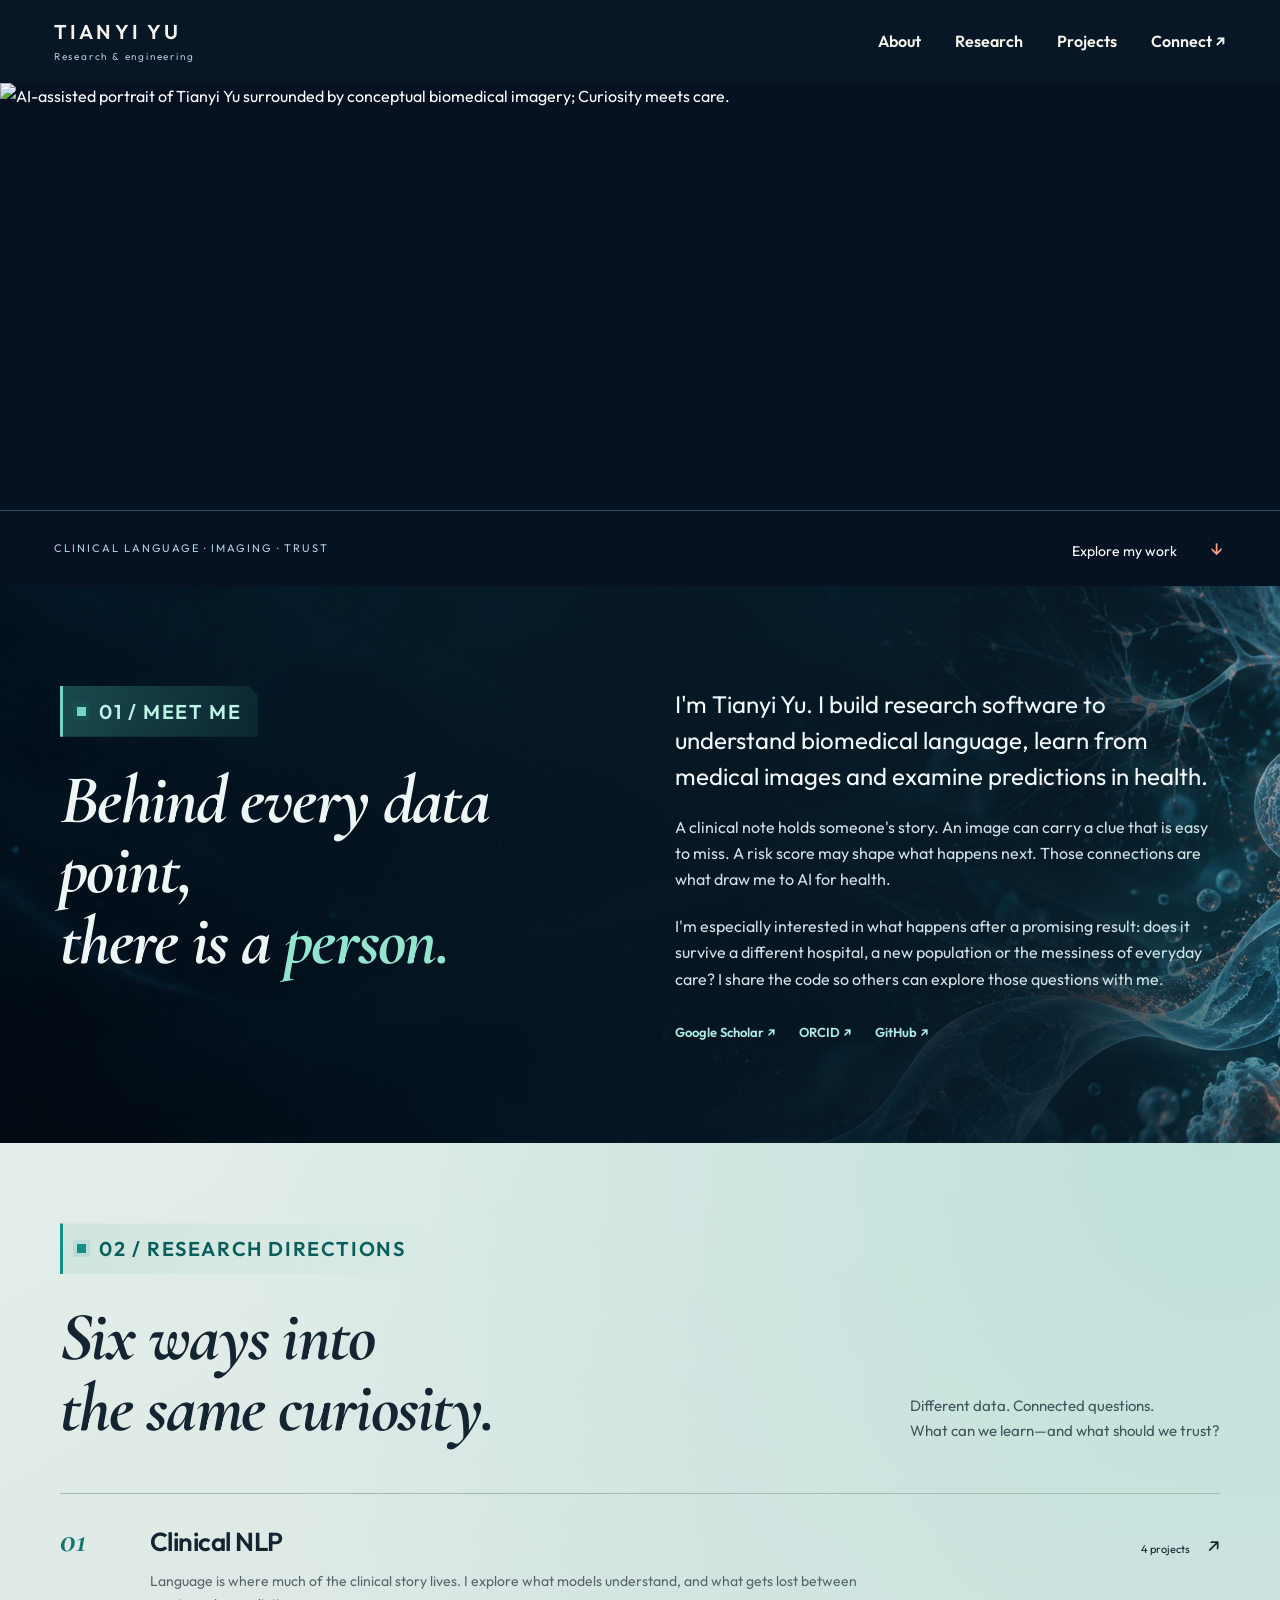
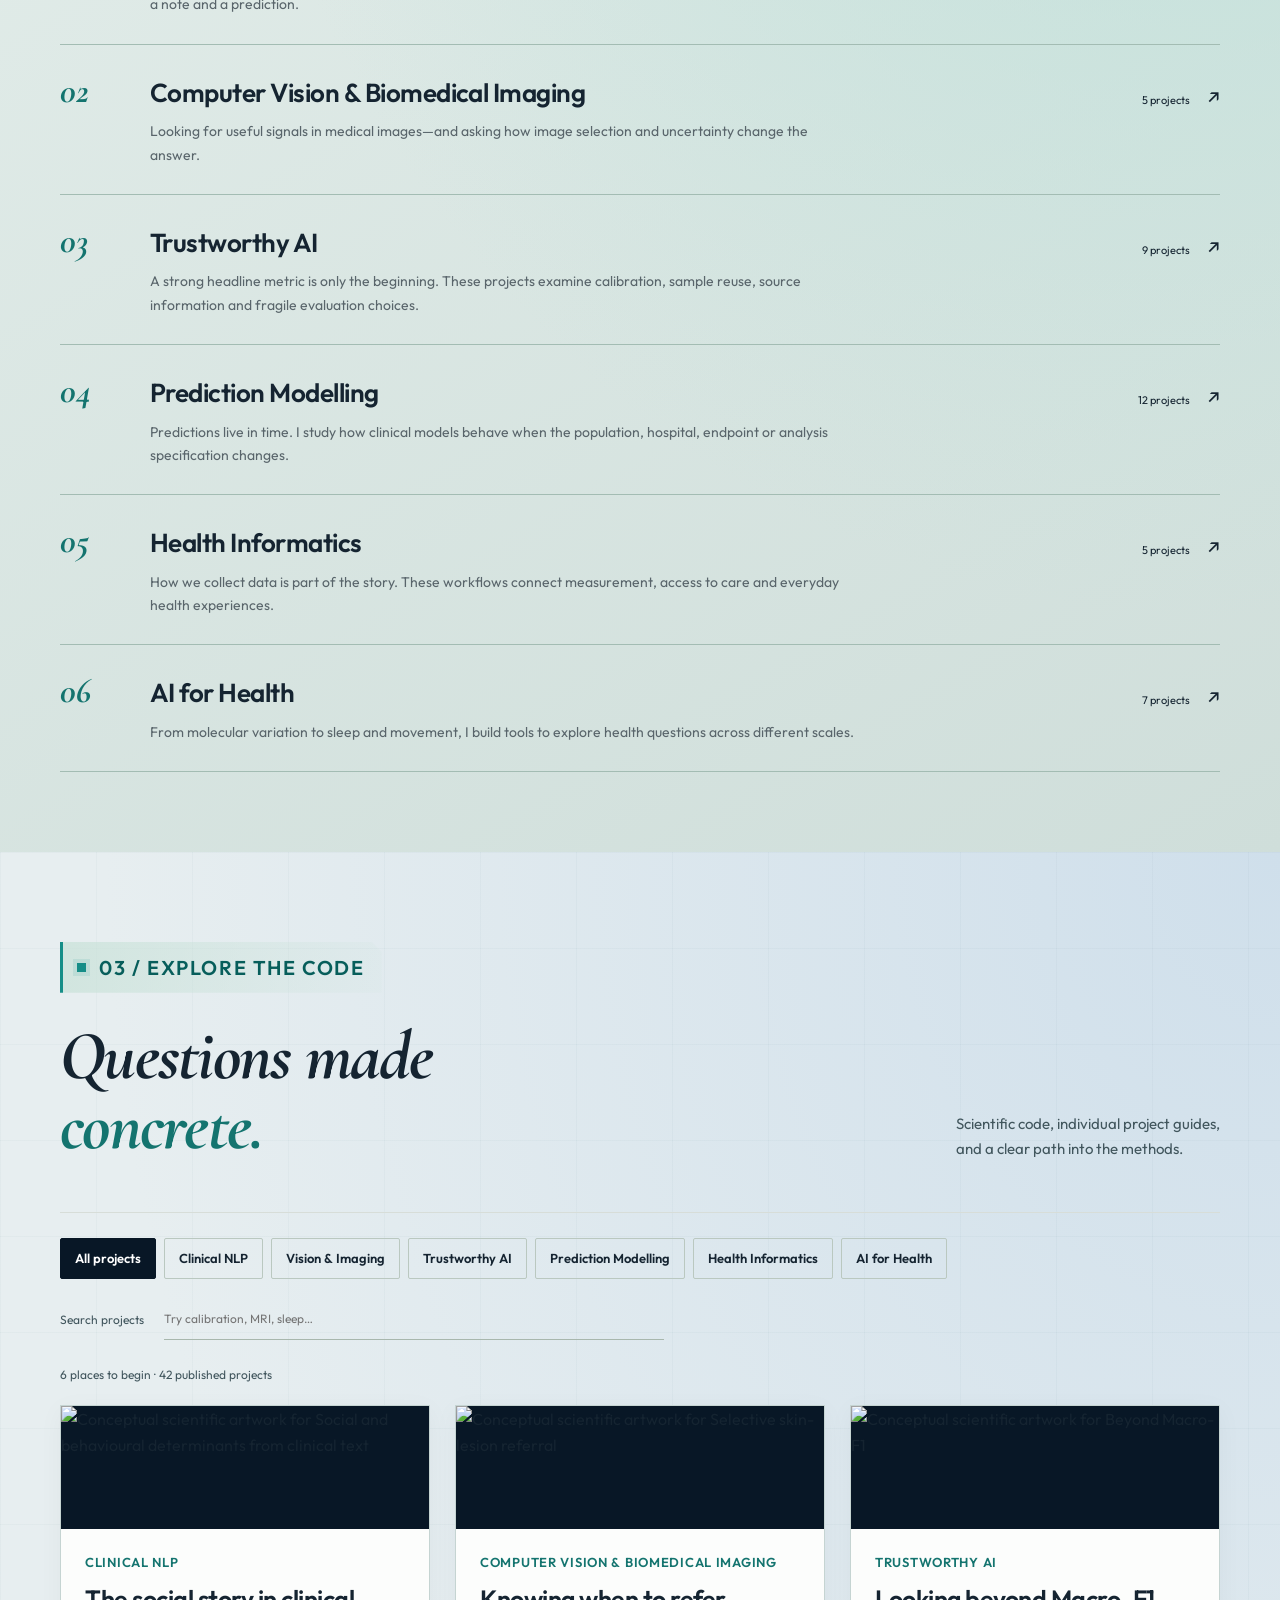
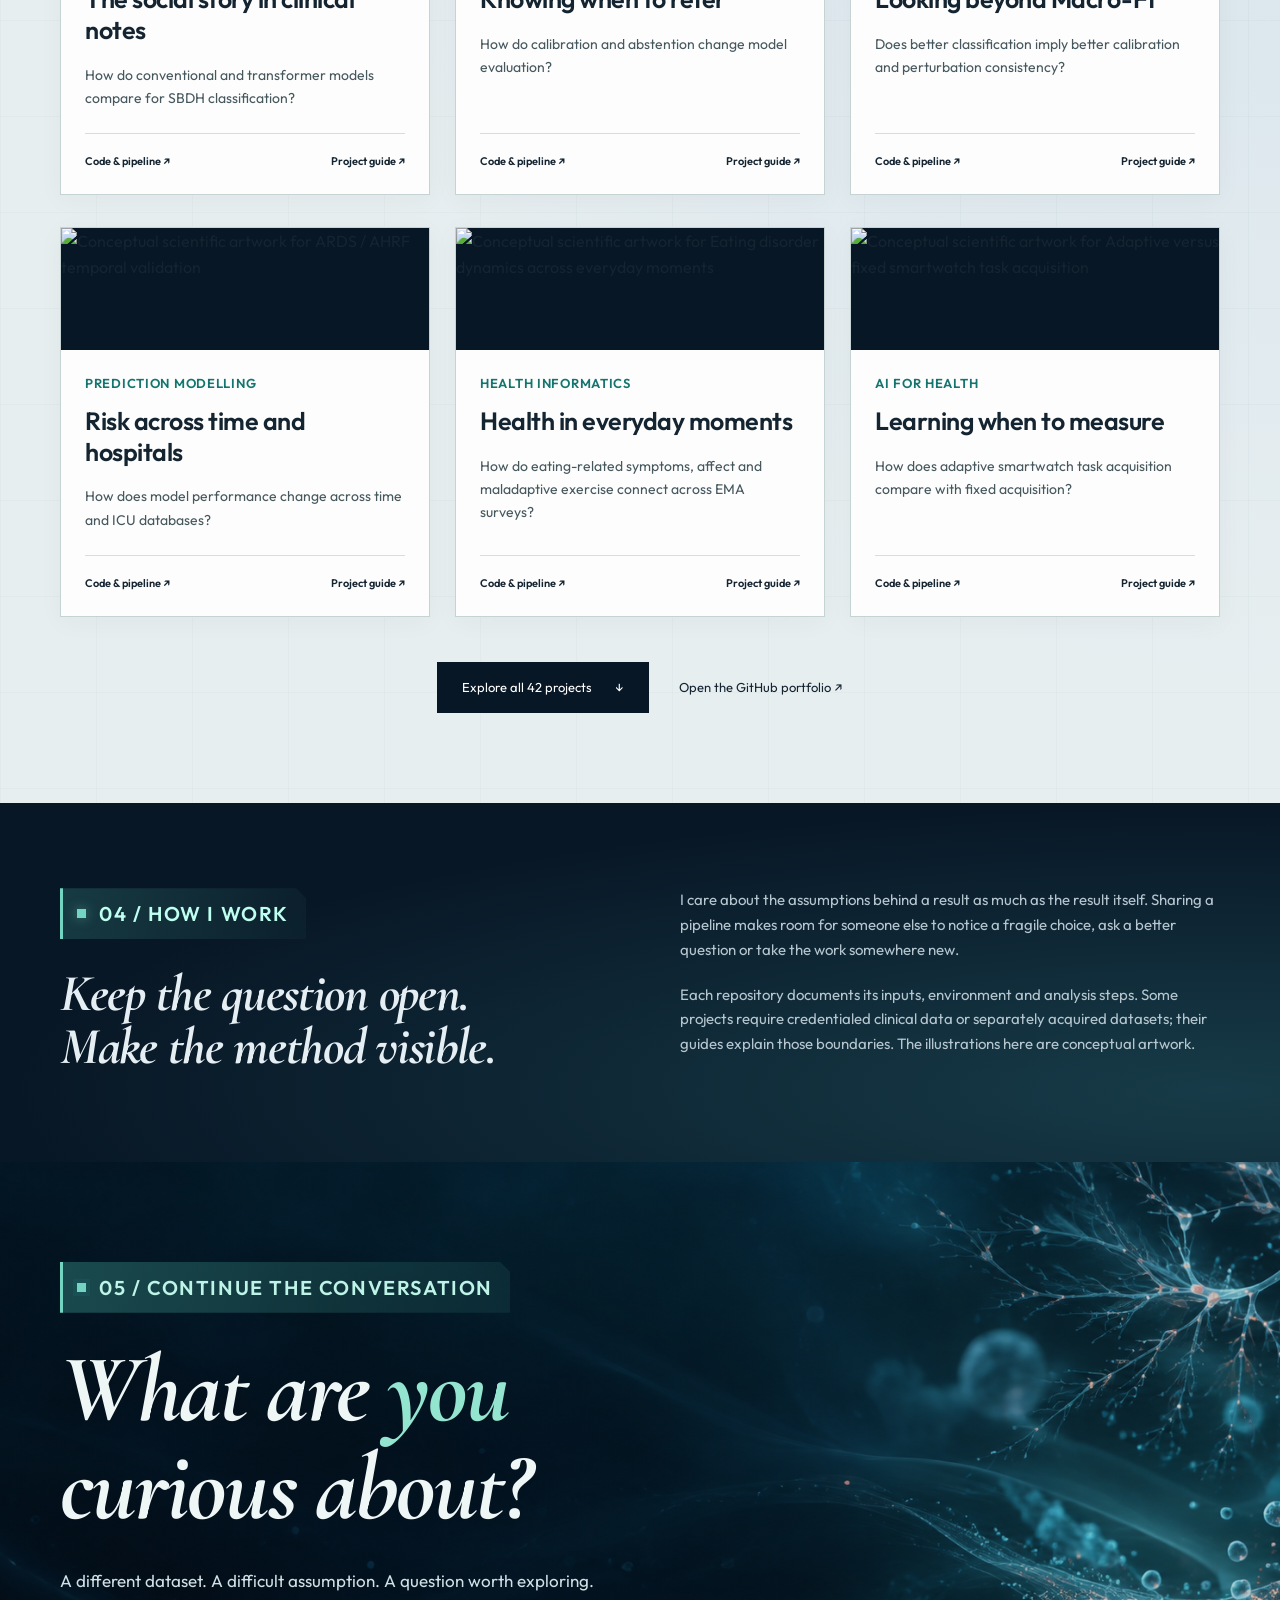
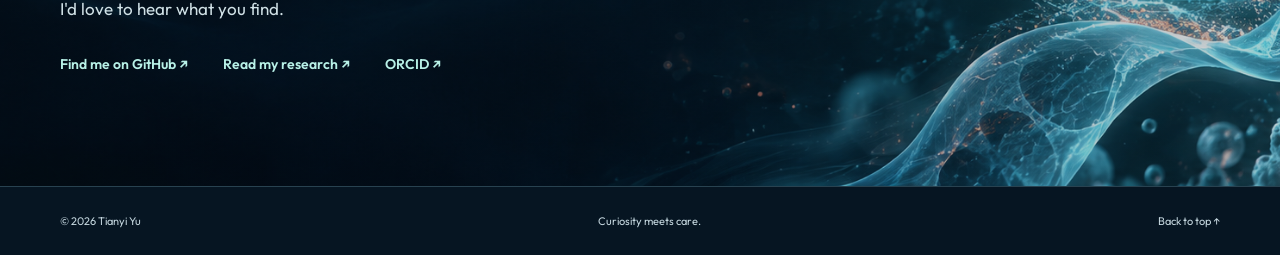
==== commit 844e10b3: "Bring the latest research questions into the portfolio" ====
--- a/index.html
+++ b/index.html
@@ -12,14 +12,14 @@
 <section id="about" class="about wrap"><div><p class="eyebrow">01 / MEET ME</p><h2>Behind every data point,<br>there is a <em>person.</em></h2></div><div class="about-copy"><p class="lead">I'm Tianyi Yu. I build research software to understand biomedical language, learn from medical images and examine predictions in health.</p><p>A clinical note holds someone's story. An image can carry a clue that is easy to miss. A risk score may shape what happens next. Those connections are what draw me to AI for health.</p><p>I'm especially interested in what happens after a promising result: does it survive a different hospital, a new population or the messiness of everyday care? I share the code so others can explore those questions with me.</p><div class="text-links"><a href="https://scholar.google.com/citations?user=m8F5KU8AAAAJ">Google Scholar ↗</a><a href="https://orcid.org/0009-0009-0311-4015">ORCID ↗</a><a href="https://github.com/terry0809000">GitHub ↗</a></div></div></section>
 <section id="directions" class="directions"><div class="wrap"><div class="section-head"><div><p class="eyebrow">02 / RESEARCH DIRECTIONS</p><h2>Six ways into<br>the same curiosity.</h2></div><p>Different data. Connected questions.<br>What can we learn—and what should we trust?</p></div>
 <div class="direction-list"><a class="direction-row" href="#work" data-direction="Clinical NLP"><span class="direction-number">01</span><div><h3>Clinical NLP</h3><p>Language is where much of the clinical story lives. I explore what models understand, and what gets lost between a note and a prediction.</p></div><span class="direction-count">4 projects <span aria-hidden="true">↗</span></span></a>
-<a class="direction-row" href="#work" data-direction="Computer Vision &amp; Biomedical Imaging"><span class="direction-number">02</span><div><h3>Computer Vision &amp; Biomedical Imaging</h3><p>Looking for useful signals in medical images—and asking how image selection and uncertainty change the answer.</p></div><span class="direction-count">3 projects <span aria-hidden="true">↗</span></span></a>
-<a class="direction-row" href="#work" data-direction="Trustworthy AI"><span class="direction-number">03</span><div><h3>Trustworthy AI</h3><p>A strong headline metric is only the beginning. These projects examine calibration, sample reuse, source information and fragile evaluation choices.</p></div><span class="direction-count">6 projects <span aria-hidden="true">↗</span></span></a>
-<a class="direction-row" href="#work" data-direction="Prediction Modelling"><span class="direction-number">04</span><div><h3>Prediction Modelling</h3><p>Predictions live in time. I study how clinical models behave when the population, hospital, endpoint or analysis specification changes.</p></div><span class="direction-count">10 projects <span aria-hidden="true">↗</span></span></a>
-<a class="direction-row" href="#work" data-direction="Health Informatics"><span class="direction-number">05</span><div><h3>Health Informatics</h3><p>How we collect data is part of the story. These workflows connect measurement, access to care and everyday health experiences.</p></div><span class="direction-count">4 projects <span aria-hidden="true">↗</span></span></a>
-<a class="direction-row" href="#work" data-direction="AI for Health"><span class="direction-number">06</span><div><h3>AI for Health</h3><p>From molecular variation to sleep and movement, I build tools to explore health questions across different scales.</p></div><span class="direction-count">6 projects <span aria-hidden="true">↗</span></span></a></div></div></section>
+<a class="direction-row" href="#work" data-direction="Computer Vision &amp; Biomedical Imaging"><span class="direction-number">02</span><div><h3>Computer Vision &amp; Biomedical Imaging</h3><p>Looking for useful signals in medical images—and asking how image selection and uncertainty change the answer.</p></div><span class="direction-count">5 projects <span aria-hidden="true">↗</span></span></a>
+<a class="direction-row" href="#work" data-direction="Trustworthy AI"><span class="direction-number">03</span><div><h3>Trustworthy AI</h3><p>A strong headline metric is only the beginning. These projects examine calibration, sample reuse, source information and fragile evaluation choices.</p></div><span class="direction-count">9 projects <span aria-hidden="true">↗</span></span></a>
+<a class="direction-row" href="#work" data-direction="Prediction Modelling"><span class="direction-number">04</span><div><h3>Prediction Modelling</h3><p>Predictions live in time. I study how clinical models behave when the population, hospital, endpoint or analysis specification changes.</p></div><span class="direction-count">12 projects <span aria-hidden="true">↗</span></span></a>
+<a class="direction-row" href="#work" data-direction="Health Informatics"><span class="direction-number">05</span><div><h3>Health Informatics</h3><p>How we collect data is part of the story. These workflows connect measurement, access to care and everyday health experiences.</p></div><span class="direction-count">5 projects <span aria-hidden="true">↗</span></span></a>
+<a class="direction-row" href="#work" data-direction="AI for Health"><span class="direction-number">06</span><div><h3>AI for Health</h3><p>From molecular variation to sleep and movement, I build tools to explore health questions across different scales.</p></div><span class="direction-count">7 projects <span aria-hidden="true">↗</span></span></a></div></div></section>
 <section id="work" class="work wrap"><div class="section-head"><div><p class="eyebrow">03 / EXPLORE THE CODE</p><h2>Questions made<br><em>concrete.</em></h2></div><p>Scientific code, individual project guides,<br>and a clear path into the methods.</p></div>
 <div class="controls"><div class="filters" role="group" aria-label="Filter projects by research direction"><button type="button" class="active" aria-pressed="true" data-filter="All">All projects</button><button type="button" aria-pressed="false" data-filter="Clinical NLP">Clinical NLP</button><button type="button" aria-pressed="false" data-filter="Computer Vision &amp; Biomedical Imaging">Vision &amp; Imaging</button><button type="button" aria-pressed="false" data-filter="Trustworthy AI">Trustworthy AI</button><button type="button" aria-pressed="false" data-filter="Prediction Modelling">Prediction Modelling</button><button type="button" aria-pressed="false" data-filter="Health Informatics">Health Informatics</button><button type="button" aria-pressed="false" data-filter="AI for Health">AI for Health</button></div><label class="search">Search projects<input type="search" id="search" placeholder="Try calibration, MRI, sleep…" autocomplete="off"></label></div>
-<p id="results-status" class="results-status" aria-live="polite">33 published projects</p>
+<p id="results-status" class="results-status" aria-live="polite">42 published projects</p>
 <div class="project-grid"><article class="project" data-area="Clinical NLP" data-search="social and behavioural determinants from clinical text mimic_sbdh how do conventional and transformer models compare for sbdh classification? clinical nlp"><a class="project-image-link" href="https://github.com/terry0809000/MIMIC_SBDH" aria-label="Explore Social and behavioural determinants from clinical text"><img src="https://raw.githubusercontent.com/terry0809000/MIMIC_SBDH/main/assets/project-cover.png" alt="Conceptual scientific artwork for Social and behavioural determinants from clinical text" loading="lazy" width="900" height="300"></a><div class="project-body"><p class="project-area">Clinical NLP</p><h3><a href="https://github.com/terry0809000/MIMIC_SBDH">The social story in clinical notes</a></h3><p>How do conventional and transformer models compare for SBDH classification?</p><div class="project-links"><a href="https://github.com/terry0809000/MIMIC_SBDH">Code &amp; pipeline ↗</a><a href="https://github.com/terry0809000/research-portfolio/blob/main/pipelines/MIMIC_SBDH.md">Project guide ↗</a></div></div></article>
 <article class="project" data-area="Computer Vision &amp; Biomedical Imaging" data-search="selective skin-lesion referral ham10000-trustworthy-skin-ai how do calibration and abstention change model evaluation? computer vision &amp; biomedical imaging"><a class="project-image-link" href="https://github.com/terry0809000/ham10000-trustworthy-skin-ai" aria-label="Explore Selective skin-lesion referral"><img src="https://raw.githubusercontent.com/terry0809000/ham10000-trustworthy-skin-ai/main/assets/project-cover.png" alt="Conceptual scientific artwork for Selective skin-lesion referral" loading="lazy" width="900" height="300"></a><div class="project-body"><p class="project-area">Computer Vision &amp; Biomedical Imaging</p><h3><a href="https://github.com/terry0809000/ham10000-trustworthy-skin-ai">Knowing when to refer</a></h3><p>How do calibration and abstention change model evaluation?</p><div class="project-links"><a href="https://github.com/terry0809000/ham10000-trustworthy-skin-ai">Code &amp; pipeline ↗</a><a href="https://github.com/terry0809000/research-portfolio/blob/main/pipelines/ham10000-trustworthy-skin-ai.md">Project guide ↗</a></div></div></article>
 <article class="project" data-area="Trustworthy AI" data-search="beyond macro-f1 beyond-macro-f1-pubmed-rct-public does better classification imply better calibration and perturbation consistency? trustworthy ai"><a class="project-image-link" href="https://github.com/terry0809000/beyond-macro-f1-pubmed-rct-public" aria-label="Explore Beyond Macro-F1"><img src="https://raw.githubusercontent.com/terry0809000/beyond-macro-f1-pubmed-rct-public/main/assets/project-cover.png" alt="Conceptual scientific artwork for Beyond Macro-F1" loading="lazy" width="900" height="300"></a><div class="project-body"><p class="project-area">Trustworthy AI</p><h3><a href="https://github.com/terry0809000/beyond-macro-f1-pubmed-rct-public">Looking beyond Macro-F1</a></h3><p>Does better classification imply better calibration and perturbation consistency?</p><div class="project-links"><a href="https://github.com/terry0809000/beyond-macro-f1-pubmed-rct-public">Code &amp; pipeline ↗</a><a href="https://github.com/terry0809000/research-portfolio/blob/main/pipelines/beyond-macro-f1-pubmed-rct-public.md">Project guide ↗</a></div></div></article>
@@ -52,8 +52,17 @@
 <article class="project" data-area="Prediction Modelling" data-search="stability and clinical interpretation of kidney risk models nhanes-kidney-risk-stability how stable and clinically interpretable are kidney risk models? prediction modelling"><a class="project-image-link" href="https://github.com/terry0809000/nhanes-kidney-risk-stability" aria-label="Explore Stability and clinical interpretation of kidney risk models"><img src="https://raw.githubusercontent.com/terry0809000/nhanes-kidney-risk-stability/main/assets/project-cover.png" alt="Conceptual scientific artwork for Stability and clinical interpretation of kidney risk models" loading="lazy" width="900" height="300"></a><div class="project-body"><p class="project-area">Prediction Modelling</p><h3><a href="https://github.com/terry0809000/nhanes-kidney-risk-stability">Stability and clinical interpretation of kidney risk models</a></h3><p>How stable and clinically interpretable are kidney risk models?</p><div class="project-links"><a href="https://github.com/terry0809000/nhanes-kidney-risk-stability">Code &amp; pipeline ↗</a><a href="https://github.com/terry0809000/research-portfolio/blob/main/pipelines/nhanes-kidney-risk-stability.md">Project guide ↗</a></div></div></article>
 <article class="project" data-area="Computer Vision &amp; Biomedical Imaging" data-search="excision selection and melanoma assessment melanoma-excision-selection how does excision selection affect melanoma assessment? computer vision &amp; biomedical imaging"><a class="project-image-link" href="https://github.com/terry0809000/melanoma-excision-selection" aria-label="Explore Excision selection and melanoma assessment"><img src="https://raw.githubusercontent.com/terry0809000/melanoma-excision-selection/main/assets/project-cover.png" alt="Conceptual scientific artwork for Excision selection and melanoma assessment" loading="lazy" width="900" height="300"></a><div class="project-body"><p class="project-area">Computer Vision &amp; Biomedical Imaging</p><h3><a href="https://github.com/terry0809000/melanoma-excision-selection">Excision selection and melanoma assessment</a></h3><p>How does excision selection affect melanoma assessment?</p><div class="project-links"><a href="https://github.com/terry0809000/melanoma-excision-selection">Code &amp; pipeline ↗</a><a href="https://github.com/terry0809000/research-portfolio/blob/main/pipelines/melanoma-excision-selection.md">Project guide ↗</a></div></div></article>
 <article class="project" data-area="Trustworthy AI" data-search="false positives and sample reuse in pulmonary-nodule assessment pulmonary-nodule-transcriptomic-audit how do false positives and sample reuse affect pulmonary-nodule assessment? trustworthy ai"><a class="project-image-link" href="https://github.com/terry0809000/pulmonary-nodule-transcriptomic-audit" aria-label="Explore False positives and sample reuse in pulmonary-nodule assessment"><img src="https://raw.githubusercontent.com/terry0809000/pulmonary-nodule-transcriptomic-audit/main/assets/project-cover.png" alt="Conceptual scientific artwork for False positives and sample reuse in pulmonary-nodule assessment" loading="lazy" width="900" height="300"></a><div class="project-body"><p class="project-area">Trustworthy AI</p><h3><a href="https://github.com/terry0809000/pulmonary-nodule-transcriptomic-audit">False positives and sample reuse in pulmonary-nodule assessment</a></h3><p>How do false positives and sample reuse affect pulmonary-nodule assessment?</p><div class="project-links"><a href="https://github.com/terry0809000/pulmonary-nodule-transcriptomic-audit">Code &amp; pipeline ↗</a><a href="https://github.com/terry0809000/research-portfolio/blob/main/pipelines/pulmonary-nodule-transcriptomic-audit.md">Project guide ↗</a></div></div></article>
-<article class="project" data-area="Computer Vision &amp; Biomedical Imaging" data-search="mri and clinical prediction of pathological complete response breast-mri-response-prediction what can mri and clinical information tell us about pathological complete response? computer vision &amp; biomedical imaging"><a class="project-image-link" href="https://github.com/terry0809000/breast-mri-response-prediction" aria-label="Explore MRI and clinical prediction of pathological complete response"><img src="https://raw.githubusercontent.com/terry0809000/breast-mri-response-prediction/main/assets/project-cover.png" alt="Conceptual scientific artwork for MRI and clinical prediction of pathological complete response" loading="lazy" width="900" height="300"></a><div class="project-body"><p class="project-area">Computer Vision &amp; Biomedical Imaging</p><h3><a href="https://github.com/terry0809000/breast-mri-response-prediction">MRI and clinical prediction of pathological complete response</a></h3><p>What can MRI and clinical information tell us about pathological complete response?</p><div class="project-links"><a href="https://github.com/terry0809000/breast-mri-response-prediction">Code &amp; pipeline ↗</a><a href="https://github.com/terry0809000/research-portfolio/blob/main/pipelines/breast-mri-response-prediction.md">Project guide ↗</a></div></div></article></div>
-<p id="empty" hidden>No projects match that search. Try a different term or research direction.</p><div class="more"><button type="button" id="show-all" hidden>Explore all 33 projects <span aria-hidden="true">↓</span></button><a href="https://github.com/terry0809000/research-portfolio">Open the GitHub portfolio ↗</a></div></section>
+<article class="project" data-area="Computer Vision &amp; Biomedical Imaging" data-search="mri and clinical prediction of pathological complete response breast-mri-response-prediction what can mri and clinical information tell us about pathological complete response? computer vision &amp; biomedical imaging"><a class="project-image-link" href="https://github.com/terry0809000/breast-mri-response-prediction" aria-label="Explore MRI and clinical prediction of pathological complete response"><img src="https://raw.githubusercontent.com/terry0809000/breast-mri-response-prediction/main/assets/project-cover.png" alt="Conceptual scientific artwork for MRI and clinical prediction of pathological complete response" loading="lazy" width="900" height="300"></a><div class="project-body"><p class="project-area">Computer Vision &amp; Biomedical Imaging</p><h3><a href="https://github.com/terry0809000/breast-mri-response-prediction">MRI and clinical prediction of pathological complete response</a></h3><p>What can MRI and clinical information tell us about pathological complete response?</p><div class="project-links"><a href="https://github.com/terry0809000/breast-mri-response-prediction">Code &amp; pipeline ↗</a><a href="https://github.com/terry0809000/research-portfolio/blob/main/pipelines/breast-mri-response-prediction.md">Project guide ↗</a></div></div></article>
+<article class="project" data-area="Health Informatics" data-search="healthcare affordability and testing gaps nhis-affordability-testing-gaps when care costs too much, who misses a test? health informatics"><a class="project-image-link" href="https://github.com/terry0809000/nhis-affordability-testing-gaps" aria-label="Explore Healthcare affordability and testing gaps"><img src="https://raw.githubusercontent.com/terry0809000/nhis-affordability-testing-gaps/main/assets/project-cover.png" alt="Conceptual scientific artwork for Healthcare affordability and testing gaps" loading="lazy" width="900" height="300"></a><div class="project-body"><p class="project-area">Health Informatics</p><h3><a href="https://github.com/terry0809000/nhis-affordability-testing-gaps">Healthcare affordability and testing gaps</a></h3><p>When care costs too much, who misses a test?</p><div class="project-links"><a href="https://github.com/terry0809000/nhis-affordability-testing-gaps">Code &amp; pipeline ↗</a><a href="https://github.com/terry0809000/research-portfolio/blob/main/pipelines/nhis-affordability-testing-gaps.md">Project guide ↗</a></div></div></article>
+<article class="project" data-area="Prediction Modelling" data-search="incremental prediction of hypernatremia hypernatremia-incremental-prediction what does a model add beyond routine sodium measurements? prediction modelling"><a class="project-image-link" href="https://github.com/terry0809000/hypernatremia-incremental-prediction" aria-label="Explore Incremental prediction of hypernatremia"><img src="https://raw.githubusercontent.com/terry0809000/hypernatremia-incremental-prediction/main/assets/project-cover.png" alt="Conceptual scientific artwork for Incremental prediction of hypernatremia" loading="lazy" width="900" height="300"></a><div class="project-body"><p class="project-area">Prediction Modelling</p><h3><a href="https://github.com/terry0809000/hypernatremia-incremental-prediction">Incremental prediction of hypernatremia</a></h3><p>What does a model add beyond routine sodium measurements?</p><div class="project-links"><a href="https://github.com/terry0809000/hypernatremia-incremental-prediction">Code &amp; pipeline ↗</a><a href="https://github.com/terry0809000/research-portfolio/blob/main/pipelines/hypernatremia-incremental-prediction.md">Project guide ↗</a></div></div></article>
+<article class="project" data-area="Prediction Modelling" data-search="incremental value of vasopressor prediction vasopressor-incremental-value do disease-specific treatment patterns add useful mortality predictions? prediction modelling"><a class="project-image-link" href="https://github.com/terry0809000/vasopressor-incremental-value" aria-label="Explore Incremental value of vasopressor prediction"><img src="https://raw.githubusercontent.com/terry0809000/vasopressor-incremental-value/main/assets/project-cover.png" alt="Conceptual scientific artwork for Incremental value of vasopressor prediction" loading="lazy" width="900" height="300"></a><div class="project-body"><p class="project-area">Prediction Modelling</p><h3><a href="https://github.com/terry0809000/vasopressor-incremental-value">Incremental value of vasopressor prediction</a></h3><p>Do disease-specific treatment patterns add useful mortality predictions?</p><div class="project-links"><a href="https://github.com/terry0809000/vasopressor-incremental-value">Code &amp; pipeline ↗</a><a href="https://github.com/terry0809000/research-portfolio/blob/main/pipelines/vasopressor-incremental-value.md">Project guide ↗</a></div></div></article>
+<article class="project" data-area="Trustworthy AI" data-search="outcome ascertainment and transportability in icu prediction icu-outcome-ascertainment how do endpoint recording and observation timing change icu model evaluation? trustworthy ai"><a class="project-image-link" href="https://github.com/terry0809000/icu-outcome-ascertainment" aria-label="Explore Outcome ascertainment and transportability in ICU prediction"><img src="https://raw.githubusercontent.com/terry0809000/icu-outcome-ascertainment/main/assets/project-cover.png" alt="Conceptual scientific artwork for Outcome ascertainment and transportability in ICU prediction" loading="lazy" width="900" height="300"></a><div class="project-body"><p class="project-area">Trustworthy AI</p><h3><a href="https://github.com/terry0809000/icu-outcome-ascertainment">Outcome ascertainment and transportability in ICU prediction</a></h3><p>How do endpoint recording and observation timing change ICU model evaluation?</p><div class="project-links"><a href="https://github.com/terry0809000/icu-outcome-ascertainment">Code &amp; pipeline ↗</a><a href="https://github.com/terry0809000/research-portfolio/blob/main/pipelines/icu-outcome-ascertainment.md">Project guide ↗</a></div></div></article>
+<article class="project" data-area="Trustworthy AI" data-search="clinical prediction uncertainty and identification clinical-uncertainty-identification which clinical prediction conclusions can the available evidence identify? trustworthy ai"><a class="project-image-link" href="https://github.com/terry0809000/clinical-uncertainty-identification" aria-label="Explore Clinical prediction uncertainty and identification"><img src="https://raw.githubusercontent.com/terry0809000/clinical-uncertainty-identification/main/assets/project-cover.png" alt="Conceptual scientific artwork for Clinical prediction uncertainty and identification" loading="lazy" width="900" height="300"></a><div class="project-body"><p class="project-area">Trustworthy AI</p><h3><a href="https://github.com/terry0809000/clinical-uncertainty-identification">Clinical prediction uncertainty and identification</a></h3><p>Which clinical prediction conclusions can the available evidence identify?</p><div class="project-links"><a href="https://github.com/terry0809000/clinical-uncertainty-identification">Code &amp; pipeline ↗</a><a href="https://github.com/terry0809000/research-portfolio/blob/main/pipelines/clinical-uncertainty-identification.md">Project guide ↗</a></div></div></article>
+<article class="project" data-area="Trustworthy AI" data-search="universal preservation under stochastic transformations universal-preservation-theory when does a shared stochastic observation preserve decision order? trustworthy ai"><a class="project-image-link" href="https://github.com/terry0809000/universal-preservation-theory" aria-label="Explore Universal preservation under stochastic transformations"><img src="https://raw.githubusercontent.com/terry0809000/universal-preservation-theory/main/assets/project-cover.png" alt="Conceptual scientific artwork for Universal preservation under stochastic transformations" loading="lazy" width="900" height="300"></a><div class="project-body"><p class="project-area">Trustworthy AI</p><h3><a href="https://github.com/terry0809000/universal-preservation-theory">Universal preservation under stochastic transformations</a></h3><p>When does a shared stochastic observation preserve decision order?</p><div class="project-links"><a href="https://github.com/terry0809000/universal-preservation-theory">Code &amp; pipeline ↗</a><a href="https://github.com/terry0809000/research-portfolio/blob/main/pipelines/universal-preservation-theory.md">Project guide ↗</a></div></div></article>
+<article class="project" data-area="AI for Health" data-search="selective review and total sleep time estimation sleep-duration-selective-review which sleep epochs deserve review when estimating total sleep time? ai for health"><a class="project-image-link" href="https://github.com/terry0809000/sleep-duration-selective-review" aria-label="Explore Selective review and total sleep time estimation"><img src="https://raw.githubusercontent.com/terry0809000/sleep-duration-selective-review/main/assets/project-cover.png" alt="Conceptual scientific artwork for Selective review and total sleep time estimation" loading="lazy" width="900" height="300"></a><div class="project-body"><p class="project-area">AI for Health</p><h3><a href="https://github.com/terry0809000/sleep-duration-selective-review">Selective review and total sleep time estimation</a></h3><p>Which sleep epochs deserve review when estimating total sleep time?</p><div class="project-links"><a href="https://github.com/terry0809000/sleep-duration-selective-review">Code &amp; pipeline ↗</a><a href="https://github.com/terry0809000/research-portfolio/blob/main/pipelines/sleep-duration-selective-review.md">Project guide ↗</a></div></div></article>
+<article class="project" data-area="Computer Vision &amp; Biomedical Imaging" data-search="color-response sensitivity for pathology error screening cvpath-color-response-screening can stain-perturbation responses help screen pathology classification errors? computer vision &amp; biomedical imaging"><a class="project-image-link" href="https://github.com/terry0809000/cvpath-color-response-screening" aria-label="Explore Color-response sensitivity for pathology error screening"><img src="https://raw.githubusercontent.com/terry0809000/cvpath-color-response-screening/main/assets/project-cover.png" alt="Conceptual scientific artwork for Color-response sensitivity for pathology error screening" loading="lazy" width="900" height="300"></a><div class="project-body"><p class="project-area">Computer Vision &amp; Biomedical Imaging</p><h3><a href="https://github.com/terry0809000/cvpath-color-response-screening">Color-response sensitivity for pathology error screening</a></h3><p>Can stain-perturbation responses help screen pathology classification errors?</p><div class="project-links"><a href="https://github.com/terry0809000/cvpath-color-response-screening">Code &amp; pipeline ↗</a><a href="https://github.com/terry0809000/research-portfolio/blob/main/pipelines/cvpath-color-response-screening.md">Project guide ↗</a></div></div></article>
+<article class="project" data-area="Computer Vision &amp; Biomedical Imaging" data-search="mri calibration-noise analysis mri-calibration-noise how does sensitivity-map calibration carry added noise into mri reconstruction? computer vision &amp; biomedical imaging"><a class="project-image-link" href="https://github.com/terry0809000/mri-calibration-noise" aria-label="Explore MRI calibration-noise analysis"><img src="https://raw.githubusercontent.com/terry0809000/mri-calibration-noise/main/assets/project-cover.png" alt="Conceptual scientific artwork for MRI calibration-noise analysis" loading="lazy" width="900" height="300"></a><div class="project-body"><p class="project-area">Computer Vision &amp; Biomedical Imaging</p><h3><a href="https://github.com/terry0809000/mri-calibration-noise">MRI calibration-noise analysis</a></h3><p>How does sensitivity-map calibration carry added noise into MRI reconstruction?</p><div class="project-links"><a href="https://github.com/terry0809000/mri-calibration-noise">Code &amp; pipeline ↗</a><a href="https://github.com/terry0809000/research-portfolio/blob/main/pipelines/mri-calibration-noise.md">Project guide ↗</a></div></div></article></div>
+<p id="empty" hidden>No projects match that search. Try a different term or research direction.</p><div class="more"><button type="button" id="show-all" hidden>Explore all 42 projects <span aria-hidden="true">↓</span></button><a href="https://github.com/terry0809000/research-portfolio">Open the GitHub portfolio ↗</a></div></section>
 <section class="approach"><div class="wrap approach-grid"><div><p class="eyebrow">04 / HOW I WORK</p><h2>Keep the question open.<br>Make the method visible.</h2></div><div><p>I care about the assumptions behind a result as much as the result itself. Sharing a pipeline makes room for someone else to notice a fragile choice, ask a better question or take the work somewhere new.</p><p>Each repository documents its inputs, environment and analysis steps. Some projects require credentialed clinical data or separately acquired datasets; their guides explain those boundaries. The illustrations here are conceptual artwork.</p></div></div></section>
 <section id="connect" class="connect wrap"><p class="eyebrow">05 / CONTINUE THE CONVERSATION</p><h2>What are <em>you</em><br>curious about?</h2><p>A different dataset. A difficult assumption. A question worth exploring.<br>I'd love to hear what you find.</p><div class="connect-links"><a href="https://github.com/terry0809000">Find me on GitHub ↗</a><a href="https://scholar.google.com/citations?user=m8F5KU8AAAAJ">Read my research ↗</a><a href="https://orcid.org/0009-0009-0311-4015">ORCID ↗</a></div></section>
 </main><footer class="wrap footer"><span>© 2026 Tianyi Yu</span><span>Curiosity meets care.</span><a href="#home">Back to top ↑</a></footer></body></html>
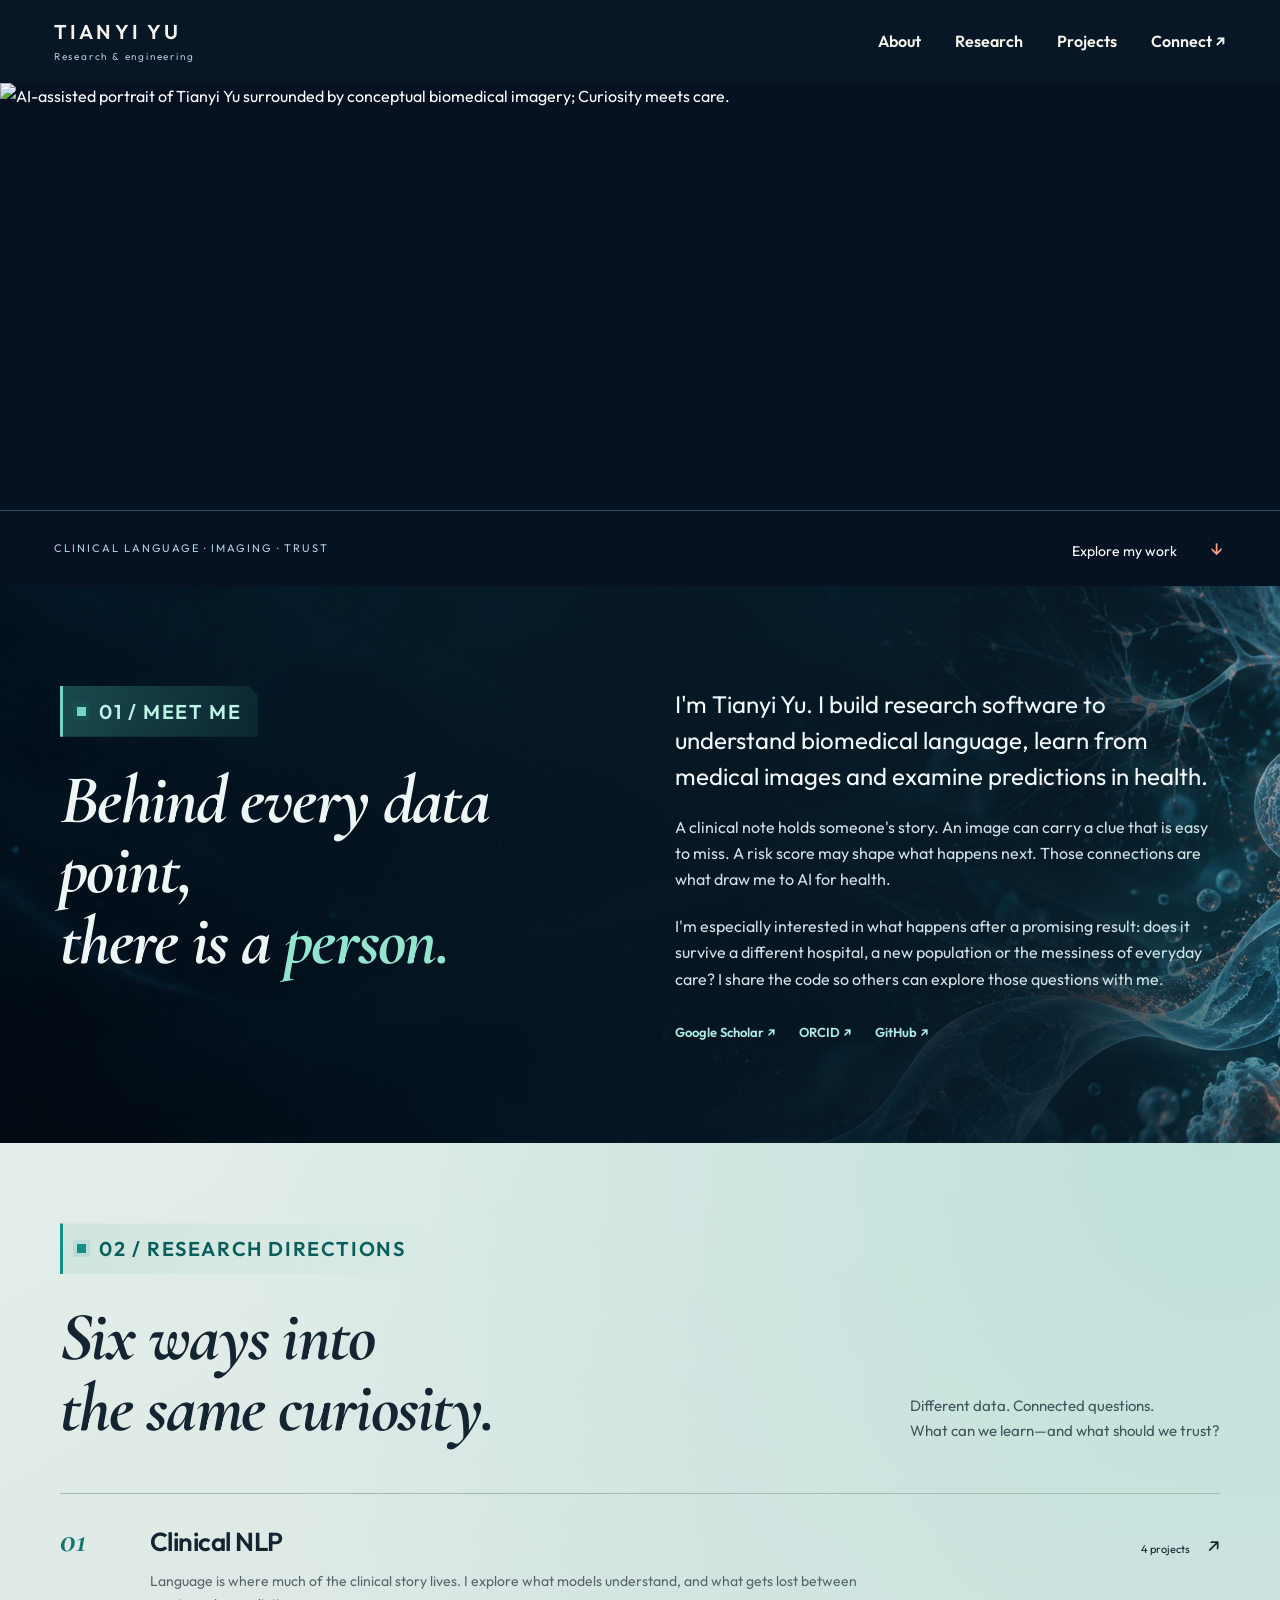
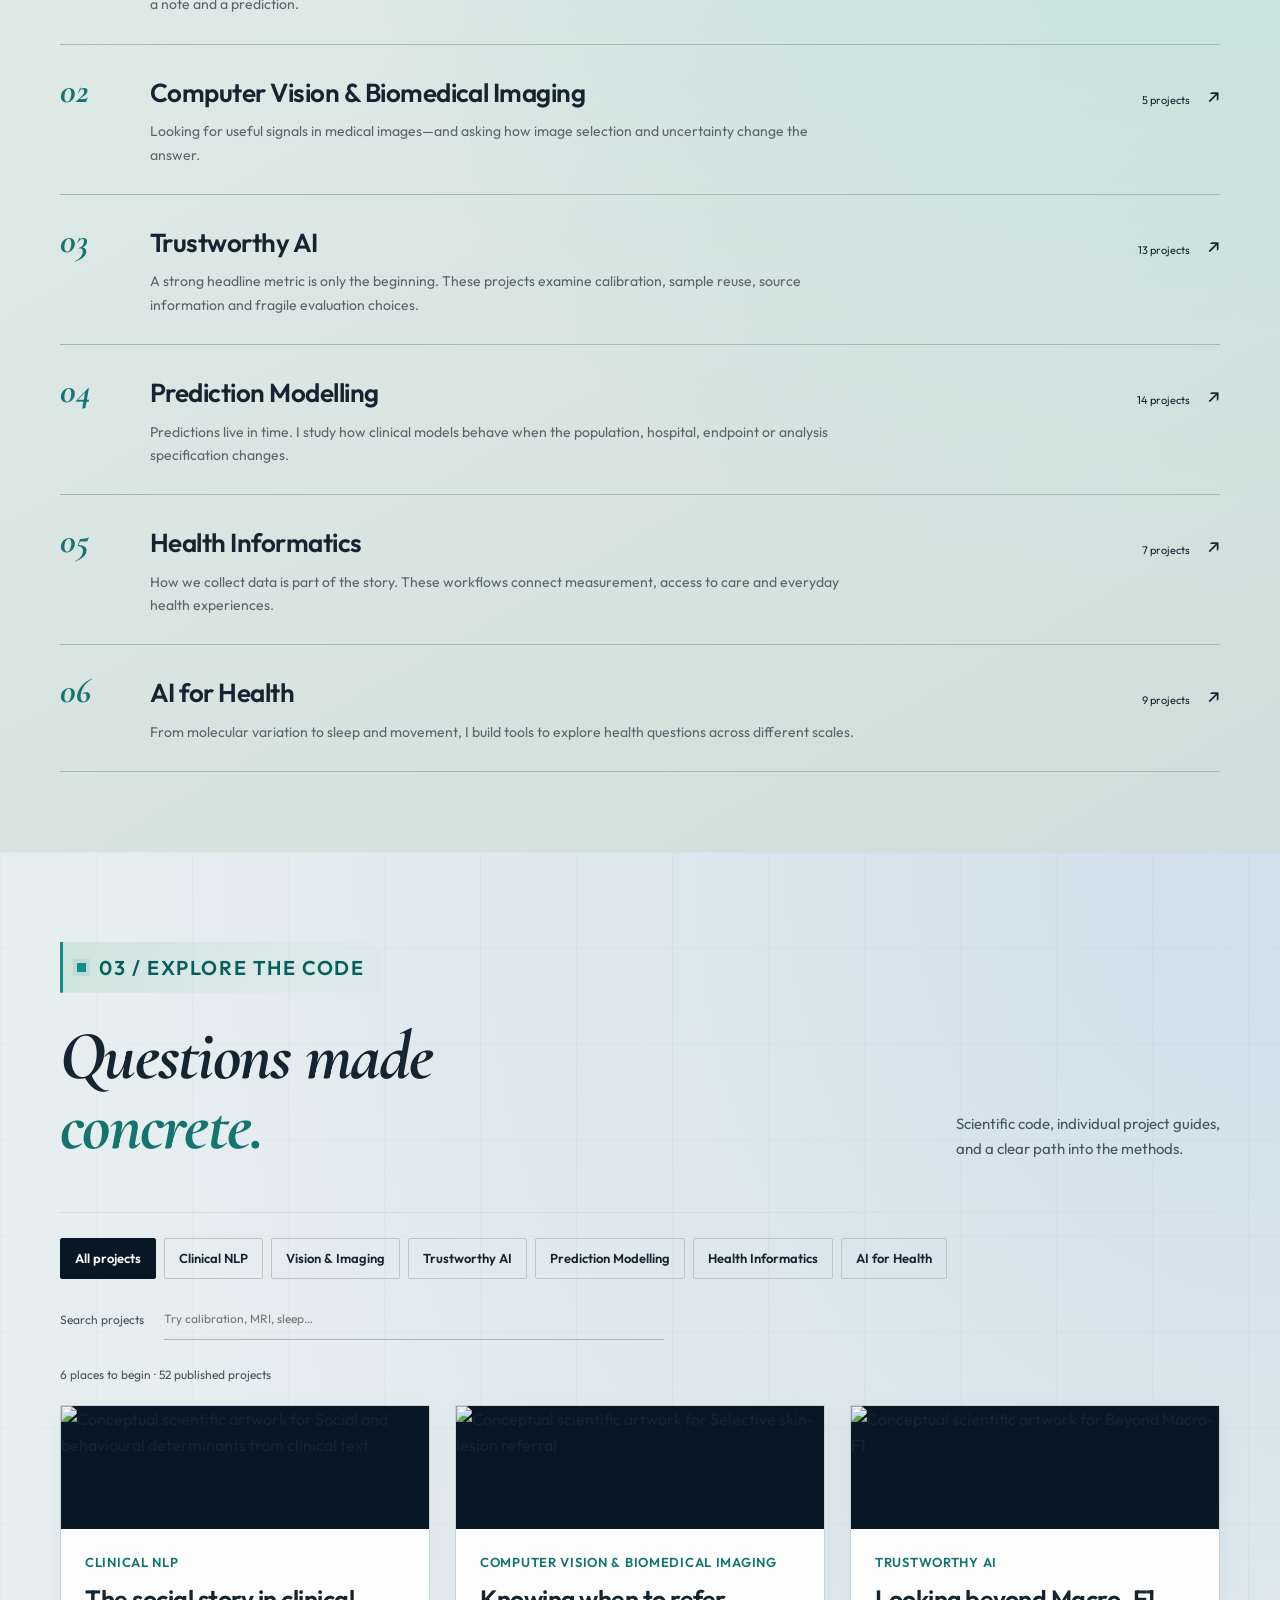
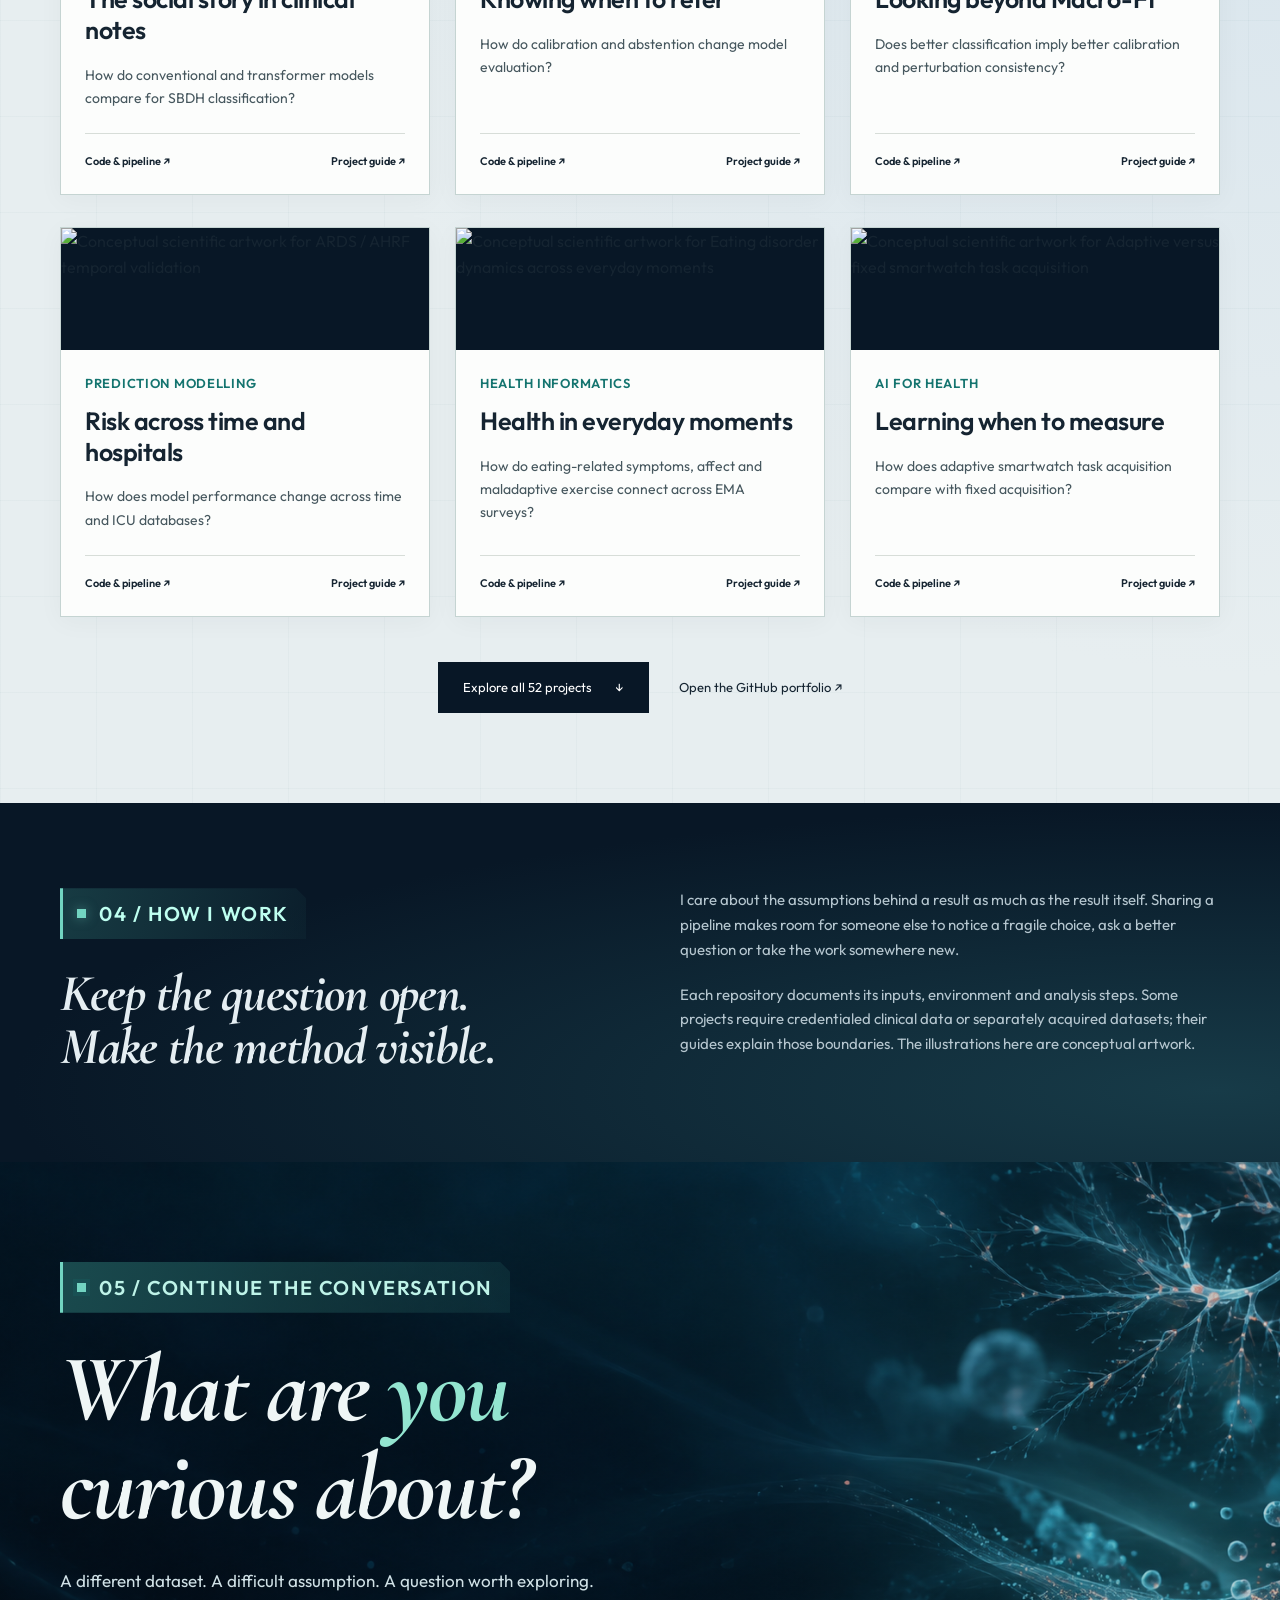
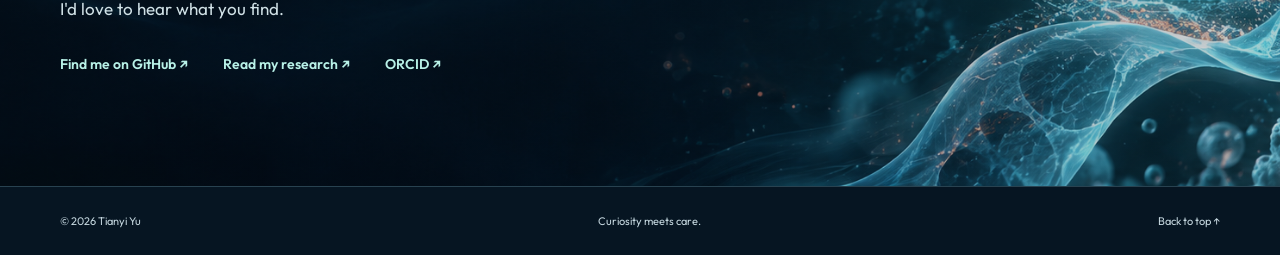
==== commit 5a9af5f7: "Bring the latest research questions into the portfolio" ====
--- a/index.html
+++ b/index.html
@@ -13,13 +13,13 @@
 <section id="directions" class="directions"><div class="wrap"><div class="section-head"><div><p class="eyebrow">02 / RESEARCH DIRECTIONS</p><h2>Six ways into<br>the same curiosity.</h2></div><p>Different data. Connected questions.<br>What can we learn—and what should we trust?</p></div>
 <div class="direction-list"><a class="direction-row" href="#work" data-direction="Clinical NLP"><span class="direction-number">01</span><div><h3>Clinical NLP</h3><p>Language is where much of the clinical story lives. I explore what models understand, and what gets lost between a note and a prediction.</p></div><span class="direction-count">4 projects <span aria-hidden="true">↗</span></span></a>
 <a class="direction-row" href="#work" data-direction="Computer Vision &amp; Biomedical Imaging"><span class="direction-number">02</span><div><h3>Computer Vision &amp; Biomedical Imaging</h3><p>Looking for useful signals in medical images—and asking how image selection and uncertainty change the answer.</p></div><span class="direction-count">5 projects <span aria-hidden="true">↗</span></span></a>
-<a class="direction-row" href="#work" data-direction="Trustworthy AI"><span class="direction-number">03</span><div><h3>Trustworthy AI</h3><p>A strong headline metric is only the beginning. These projects examine calibration, sample reuse, source information and fragile evaluation choices.</p></div><span class="direction-count">9 projects <span aria-hidden="true">↗</span></span></a>
-<a class="direction-row" href="#work" data-direction="Prediction Modelling"><span class="direction-number">04</span><div><h3>Prediction Modelling</h3><p>Predictions live in time. I study how clinical models behave when the population, hospital, endpoint or analysis specification changes.</p></div><span class="direction-count">12 projects <span aria-hidden="true">↗</span></span></a>
-<a class="direction-row" href="#work" data-direction="Health Informatics"><span class="direction-number">05</span><div><h3>Health Informatics</h3><p>How we collect data is part of the story. These workflows connect measurement, access to care and everyday health experiences.</p></div><span class="direction-count">5 projects <span aria-hidden="true">↗</span></span></a>
-<a class="direction-row" href="#work" data-direction="AI for Health"><span class="direction-number">06</span><div><h3>AI for Health</h3><p>From molecular variation to sleep and movement, I build tools to explore health questions across different scales.</p></div><span class="direction-count">7 projects <span aria-hidden="true">↗</span></span></a></div></div></section>
+<a class="direction-row" href="#work" data-direction="Trustworthy AI"><span class="direction-number">03</span><div><h3>Trustworthy AI</h3><p>A strong headline metric is only the beginning. These projects examine calibration, sample reuse, source information and fragile evaluation choices.</p></div><span class="direction-count">13 projects <span aria-hidden="true">↗</span></span></a>
+<a class="direction-row" href="#work" data-direction="Prediction Modelling"><span class="direction-number">04</span><div><h3>Prediction Modelling</h3><p>Predictions live in time. I study how clinical models behave when the population, hospital, endpoint or analysis specification changes.</p></div><span class="direction-count">14 projects <span aria-hidden="true">↗</span></span></a>
+<a class="direction-row" href="#work" data-direction="Health Informatics"><span class="direction-number">05</span><div><h3>Health Informatics</h3><p>How we collect data is part of the story. These workflows connect measurement, access to care and everyday health experiences.</p></div><span class="direction-count">7 projects <span aria-hidden="true">↗</span></span></a>
+<a class="direction-row" href="#work" data-direction="AI for Health"><span class="direction-number">06</span><div><h3>AI for Health</h3><p>From molecular variation to sleep and movement, I build tools to explore health questions across different scales.</p></div><span class="direction-count">9 projects <span aria-hidden="true">↗</span></span></a></div></div></section>
 <section id="work" class="work wrap"><div class="section-head"><div><p class="eyebrow">03 / EXPLORE THE CODE</p><h2>Questions made<br><em>concrete.</em></h2></div><p>Scientific code, individual project guides,<br>and a clear path into the methods.</p></div>
 <div class="controls"><div class="filters" role="group" aria-label="Filter projects by research direction"><button type="button" class="active" aria-pressed="true" data-filter="All">All projects</button><button type="button" aria-pressed="false" data-filter="Clinical NLP">Clinical NLP</button><button type="button" aria-pressed="false" data-filter="Computer Vision &amp; Biomedical Imaging">Vision &amp; Imaging</button><button type="button" aria-pressed="false" data-filter="Trustworthy AI">Trustworthy AI</button><button type="button" aria-pressed="false" data-filter="Prediction Modelling">Prediction Modelling</button><button type="button" aria-pressed="false" data-filter="Health Informatics">Health Informatics</button><button type="button" aria-pressed="false" data-filter="AI for Health">AI for Health</button></div><label class="search">Search projects<input type="search" id="search" placeholder="Try calibration, MRI, sleep…" autocomplete="off"></label></div>
-<p id="results-status" class="results-status" aria-live="polite">42 published projects</p>
+<p id="results-status" class="results-status" aria-live="polite">52 published projects</p>
 <div class="project-grid"><article class="project" data-area="Clinical NLP" data-search="social and behavioural determinants from clinical text mimic_sbdh how do conventional and transformer models compare for sbdh classification? clinical nlp"><a class="project-image-link" href="https://github.com/terry0809000/MIMIC_SBDH" aria-label="Explore Social and behavioural determinants from clinical text"><img src="https://raw.githubusercontent.com/terry0809000/MIMIC_SBDH/main/assets/project-cover.png" alt="Conceptual scientific artwork for Social and behavioural determinants from clinical text" loading="lazy" width="900" height="300"></a><div class="project-body"><p class="project-area">Clinical NLP</p><h3><a href="https://github.com/terry0809000/MIMIC_SBDH">The social story in clinical notes</a></h3><p>How do conventional and transformer models compare for SBDH classification?</p><div class="project-links"><a href="https://github.com/terry0809000/MIMIC_SBDH">Code &amp; pipeline ↗</a><a href="https://github.com/terry0809000/research-portfolio/blob/main/pipelines/MIMIC_SBDH.md">Project guide ↗</a></div></div></article>
 <article class="project" data-area="Computer Vision &amp; Biomedical Imaging" data-search="selective skin-lesion referral ham10000-trustworthy-skin-ai how do calibration and abstention change model evaluation? computer vision &amp; biomedical imaging"><a class="project-image-link" href="https://github.com/terry0809000/ham10000-trustworthy-skin-ai" aria-label="Explore Selective skin-lesion referral"><img src="https://raw.githubusercontent.com/terry0809000/ham10000-trustworthy-skin-ai/main/assets/project-cover.png" alt="Conceptual scientific artwork for Selective skin-lesion referral" loading="lazy" width="900" height="300"></a><div class="project-body"><p class="project-area">Computer Vision &amp; Biomedical Imaging</p><h3><a href="https://github.com/terry0809000/ham10000-trustworthy-skin-ai">Knowing when to refer</a></h3><p>How do calibration and abstention change model evaluation?</p><div class="project-links"><a href="https://github.com/terry0809000/ham10000-trustworthy-skin-ai">Code &amp; pipeline ↗</a><a href="https://github.com/terry0809000/research-portfolio/blob/main/pipelines/ham10000-trustworthy-skin-ai.md">Project guide ↗</a></div></div></article>
 <article class="project" data-area="Trustworthy AI" data-search="beyond macro-f1 beyond-macro-f1-pubmed-rct-public does better classification imply better calibration and perturbation consistency? trustworthy ai"><a class="project-image-link" href="https://github.com/terry0809000/beyond-macro-f1-pubmed-rct-public" aria-label="Explore Beyond Macro-F1"><img src="https://raw.githubusercontent.com/terry0809000/beyond-macro-f1-pubmed-rct-public/main/assets/project-cover.png" alt="Conceptual scientific artwork for Beyond Macro-F1" loading="lazy" width="900" height="300"></a><div class="project-body"><p class="project-area">Trustworthy AI</p><h3><a href="https://github.com/terry0809000/beyond-macro-f1-pubmed-rct-public">Looking beyond Macro-F1</a></h3><p>Does better classification imply better calibration and perturbation consistency?</p><div class="project-links"><a href="https://github.com/terry0809000/beyond-macro-f1-pubmed-rct-public">Code &amp; pipeline ↗</a><a href="https://github.com/terry0809000/research-portfolio/blob/main/pipelines/beyond-macro-f1-pubmed-rct-public.md">Project guide ↗</a></div></div></article>
@@ -61,8 +61,18 @@
 <article class="project" data-area="Trustworthy AI" data-search="universal preservation under stochastic transformations universal-preservation-theory when does a shared stochastic observation preserve decision order? trustworthy ai"><a class="project-image-link" href="https://github.com/terry0809000/universal-preservation-theory" aria-label="Explore Universal preservation under stochastic transformations"><img src="https://raw.githubusercontent.com/terry0809000/universal-preservation-theory/main/assets/project-cover.png" alt="Conceptual scientific artwork for Universal preservation under stochastic transformations" loading="lazy" width="900" height="300"></a><div class="project-body"><p class="project-area">Trustworthy AI</p><h3><a href="https://github.com/terry0809000/universal-preservation-theory">Universal preservation under stochastic transformations</a></h3><p>When does a shared stochastic observation preserve decision order?</p><div class="project-links"><a href="https://github.com/terry0809000/universal-preservation-theory">Code &amp; pipeline ↗</a><a href="https://github.com/terry0809000/research-portfolio/blob/main/pipelines/universal-preservation-theory.md">Project guide ↗</a></div></div></article>
 <article class="project" data-area="AI for Health" data-search="selective review and total sleep time estimation sleep-duration-selective-review which sleep epochs deserve review when estimating total sleep time? ai for health"><a class="project-image-link" href="https://github.com/terry0809000/sleep-duration-selective-review" aria-label="Explore Selective review and total sleep time estimation"><img src="https://raw.githubusercontent.com/terry0809000/sleep-duration-selective-review/main/assets/project-cover.png" alt="Conceptual scientific artwork for Selective review and total sleep time estimation" loading="lazy" width="900" height="300"></a><div class="project-body"><p class="project-area">AI for Health</p><h3><a href="https://github.com/terry0809000/sleep-duration-selective-review">Selective review and total sleep time estimation</a></h3><p>Which sleep epochs deserve review when estimating total sleep time?</p><div class="project-links"><a href="https://github.com/terry0809000/sleep-duration-selective-review">Code &amp; pipeline ↗</a><a href="https://github.com/terry0809000/research-portfolio/blob/main/pipelines/sleep-duration-selective-review.md">Project guide ↗</a></div></div></article>
 <article class="project" data-area="Computer Vision &amp; Biomedical Imaging" data-search="color-response sensitivity for pathology error screening cvpath-color-response-screening can stain-perturbation responses help screen pathology classification errors? computer vision &amp; biomedical imaging"><a class="project-image-link" href="https://github.com/terry0809000/cvpath-color-response-screening" aria-label="Explore Color-response sensitivity for pathology error screening"><img src="https://raw.githubusercontent.com/terry0809000/cvpath-color-response-screening/main/assets/project-cover.png" alt="Conceptual scientific artwork for Color-response sensitivity for pathology error screening" loading="lazy" width="900" height="300"></a><div class="project-body"><p class="project-area">Computer Vision &amp; Biomedical Imaging</p><h3><a href="https://github.com/terry0809000/cvpath-color-response-screening">Color-response sensitivity for pathology error screening</a></h3><p>Can stain-perturbation responses help screen pathology classification errors?</p><div class="project-links"><a href="https://github.com/terry0809000/cvpath-color-response-screening">Code &amp; pipeline ↗</a><a href="https://github.com/terry0809000/research-portfolio/blob/main/pipelines/cvpath-color-response-screening.md">Project guide ↗</a></div></div></article>
-<article class="project" data-area="Computer Vision &amp; Biomedical Imaging" data-search="mri calibration-noise analysis mri-calibration-noise how does sensitivity-map calibration carry added noise into mri reconstruction? computer vision &amp; biomedical imaging"><a class="project-image-link" href="https://github.com/terry0809000/mri-calibration-noise" aria-label="Explore MRI calibration-noise analysis"><img src="https://raw.githubusercontent.com/terry0809000/mri-calibration-noise/main/assets/project-cover.png" alt="Conceptual scientific artwork for MRI calibration-noise analysis" loading="lazy" width="900" height="300"></a><div class="project-body"><p class="project-area">Computer Vision &amp; Biomedical Imaging</p><h3><a href="https://github.com/terry0809000/mri-calibration-noise">MRI calibration-noise analysis</a></h3><p>How does sensitivity-map calibration carry added noise into MRI reconstruction?</p><div class="project-links"><a href="https://github.com/terry0809000/mri-calibration-noise">Code &amp; pipeline ↗</a><a href="https://github.com/terry0809000/research-portfolio/blob/main/pipelines/mri-calibration-noise.md">Project guide ↗</a></div></div></article></div>
-<p id="empty" hidden>No projects match that search. Try a different term or research direction.</p><div class="more"><button type="button" id="show-all" hidden>Explore all 42 projects <span aria-hidden="true">↓</span></button><a href="https://github.com/terry0809000/research-portfolio">Open the GitHub portfolio ↗</a></div></section>
+<article class="project" data-area="Computer Vision &amp; Biomedical Imaging" data-search="mri calibration-noise analysis mri-calibration-noise how does sensitivity-map calibration carry added noise into mri reconstruction? computer vision &amp; biomedical imaging"><a class="project-image-link" href="https://github.com/terry0809000/mri-calibration-noise" aria-label="Explore MRI calibration-noise analysis"><img src="https://raw.githubusercontent.com/terry0809000/mri-calibration-noise/main/assets/project-cover.png" alt="Conceptual scientific artwork for MRI calibration-noise analysis" loading="lazy" width="900" height="300"></a><div class="project-body"><p class="project-area">Computer Vision &amp; Biomedical Imaging</p><h3><a href="https://github.com/terry0809000/mri-calibration-noise">MRI calibration-noise analysis</a></h3><p>How does sensitivity-map calibration carry added noise into MRI reconstruction?</p><div class="project-links"><a href="https://github.com/terry0809000/mri-calibration-noise">Code &amp; pipeline ↗</a><a href="https://github.com/terry0809000/research-portfolio/blob/main/pipelines/mri-calibration-noise.md">Project guide ↗</a></div></div></article>
+<article class="project" data-area="Trustworthy AI" data-search="fixed-target forecast revisions under sensor outages fixed-target-forecast-revisions how should a fixed-target forecast change when sensor messages arrive late? trustworthy ai"><a class="project-image-link" href="https://github.com/terry0809000/fixed-target-forecast-revisions" aria-label="Explore Fixed-target forecast revisions under sensor outages"><img src="https://raw.githubusercontent.com/terry0809000/fixed-target-forecast-revisions/main/assets/project-cover.png" alt="Conceptual scientific artwork for Fixed-target forecast revisions under sensor outages" loading="lazy" width="900" height="300"></a><div class="project-body"><p class="project-area">Trustworthy AI</p><h3><a href="https://github.com/terry0809000/fixed-target-forecast-revisions">Fixed-target forecast revisions under sensor outages</a></h3><p>How should a fixed-target forecast change when sensor messages arrive late?</p><div class="project-links"><a href="https://github.com/terry0809000/fixed-target-forecast-revisions">Code &amp; pipeline ↗</a><a href="https://github.com/terry0809000/research-portfolio/blob/main/pipelines/fixed-target-forecast-revisions.md">Project guide ↗</a></div></div></article>
+<article class="project" data-area="AI for Health" data-search="ecg reliability screening with fixed calibration earlybird-ecg-reliability can fixed calibration recognize perturbed ecg inputs without mistaking simulated labels for clinical quality? ai for health"><a class="project-image-link" href="https://github.com/terry0809000/earlybird-ecg-reliability" aria-label="Explore ECG reliability screening with fixed calibration"><img src="https://raw.githubusercontent.com/terry0809000/earlybird-ecg-reliability/main/assets/project-cover.png" alt="Conceptual scientific artwork for ECG reliability screening with fixed calibration" loading="lazy" width="900" height="300"></a><div class="project-body"><p class="project-area">AI for Health</p><h3><a href="https://github.com/terry0809000/earlybird-ecg-reliability">ECG reliability screening with fixed calibration</a></h3><p>Can fixed calibration recognize perturbed ECG inputs without mistaking simulated labels for clinical quality?</p><div class="project-links"><a href="https://github.com/terry0809000/earlybird-ecg-reliability">Code &amp; pipeline ↗</a><a href="https://github.com/terry0809000/research-portfolio/blob/main/pipelines/earlybird-ecg-reliability.md">Project guide ↗</a></div></div></article>
+<article class="project" data-area="Health Informatics" data-search="availability-aware ehr modelling ash-ehr-availability what changes when a clinical model can use only the information actually available at prediction time? health informatics"><a class="project-image-link" href="https://github.com/terry0809000/ash-ehr-availability" aria-label="Explore Availability-aware EHR modelling"><img src="https://raw.githubusercontent.com/terry0809000/ash-ehr-availability/main/assets/project-cover.png" alt="Conceptual scientific artwork for Availability-aware EHR modelling" loading="lazy" width="900" height="300"></a><div class="project-body"><p class="project-area">Health Informatics</p><h3><a href="https://github.com/terry0809000/ash-ehr-availability">Availability-aware EHR modelling</a></h3><p>What changes when a clinical model can use only the information actually available at prediction time?</p><div class="project-links"><a href="https://github.com/terry0809000/ash-ehr-availability">Code &amp; pipeline ↗</a><a href="https://github.com/terry0809000/research-portfolio/blob/main/pipelines/ash-ehr-availability.md">Project guide ↗</a></div></div></article>
+<article class="project" data-area="Health Informatics" data-search="laboratory documentation counts and retrospective recording rules icu-documentation-counts when does a laboratory documentation count reflect recording rules rather than a distinct clinical measurement? health informatics"><a class="project-image-link" href="https://github.com/terry0809000/icu-documentation-counts" aria-label="Explore Laboratory documentation counts and retrospective recording rules"><img src="https://raw.githubusercontent.com/terry0809000/icu-documentation-counts/main/assets/project-cover.png" alt="Conceptual scientific artwork for Laboratory documentation counts and retrospective recording rules" loading="lazy" width="900" height="300"></a><div class="project-body"><p class="project-area">Health Informatics</p><h3><a href="https://github.com/terry0809000/icu-documentation-counts">Laboratory documentation counts and retrospective recording rules</a></h3><p>When does a laboratory documentation count reflect recording rules rather than a distinct clinical measurement?</p><div class="project-links"><a href="https://github.com/terry0809000/icu-documentation-counts">Code &amp; pipeline ↗</a><a href="https://github.com/terry0809000/research-portfolio/blob/main/pipelines/icu-documentation-counts.md">Project guide ↗</a></div></div></article>
+<article class="project" data-area="Trustworthy AI" data-search="chronoshield-icu count-matched temporal evaluation chronoshield-icu do clinical timing features add information after measurement counts are matched? trustworthy ai"><a class="project-image-link" href="https://github.com/terry0809000/chronoshield-icu" aria-label="Explore ChronoShield-ICU count-matched temporal evaluation"><img src="https://raw.githubusercontent.com/terry0809000/chronoshield-icu/main/assets/project-cover.png" alt="Conceptual scientific artwork for ChronoShield-ICU count-matched temporal evaluation" loading="lazy" width="900" height="300"></a><div class="project-body"><p class="project-area">Trustworthy AI</p><h3><a href="https://github.com/terry0809000/chronoshield-icu">ChronoShield-ICU count-matched temporal evaluation</a></h3><p>Do clinical timing features add information after measurement counts are matched?</p><div class="project-links"><a href="https://github.com/terry0809000/chronoshield-icu">Code &amp; pipeline ↗</a><a href="https://github.com/terry0809000/research-portfolio/blob/main/pipelines/chronoshield-icu.md">Project guide ↗</a></div></div></article>
+<article class="project" data-area="Prediction Modelling" data-search="dynamic major adverse kidney-event prediction in t2dm and ckd t2dm-ckd-dynamic-kidney-risk how does kidney-event prediction change across clinical landmarks when follow-up and cohort eligibility remain explicit? prediction modelling"><a class="project-image-link" href="https://github.com/terry0809000/t2dm-ckd-dynamic-kidney-risk" aria-label="Explore Dynamic major adverse kidney-event prediction in T2DM and CKD"><img src="https://raw.githubusercontent.com/terry0809000/t2dm-ckd-dynamic-kidney-risk/main/assets/project-cover.png" alt="Conceptual scientific artwork for Dynamic major adverse kidney-event prediction in T2DM and CKD" loading="lazy" width="900" height="300"></a><div class="project-body"><p class="project-area">Prediction Modelling</p><h3><a href="https://github.com/terry0809000/t2dm-ckd-dynamic-kidney-risk">Dynamic major adverse kidney-event prediction in T2DM and CKD</a></h3><p>How does kidney-event prediction change across clinical landmarks when follow-up and cohort eligibility remain explicit?</p><div class="project-links"><a href="https://github.com/terry0809000/t2dm-ckd-dynamic-kidney-risk">Code &amp; pipeline ↗</a><a href="https://github.com/terry0809000/research-portfolio/blob/main/pipelines/t2dm-ckd-dynamic-kidney-risk.md">Project guide ↗</a></div></div></article>
+<article class="project" data-area="Trustworthy AI" data-search="relative and absolute augmentation gains under observation loss clinical-observation-loss-augmentation does an augmentation gain remain meaningful when absolute predictive performance falls under observation loss? trustworthy ai"><a class="project-image-link" href="https://github.com/terry0809000/clinical-observation-loss-augmentation" aria-label="Explore Relative and absolute augmentation gains under observation loss"><img src="https://raw.githubusercontent.com/terry0809000/clinical-observation-loss-augmentation/main/assets/project-cover.png" alt="Conceptual scientific artwork for Relative and absolute augmentation gains under observation loss" loading="lazy" width="900" height="300"></a><div class="project-body"><p class="project-area">Trustworthy AI</p><h3><a href="https://github.com/terry0809000/clinical-observation-loss-augmentation">Relative and absolute augmentation gains under observation loss</a></h3><p>Does an augmentation gain remain meaningful when absolute predictive performance falls under observation loss?</p><div class="project-links"><a href="https://github.com/terry0809000/clinical-observation-loss-augmentation">Code &amp; pipeline ↗</a><a href="https://github.com/terry0809000/research-portfolio/blob/main/pipelines/clinical-observation-loss-augmentation.md">Project guide ↗</a></div></div></article>
+<article class="project" data-area="Trustworthy AI" data-search="source-only clinical model selection under missingness stress ehr-missingness-model-selection do missingness stress tests change source-only model selection, or do competing rules choose the same candidate? trustworthy ai"><a class="project-image-link" href="https://github.com/terry0809000/ehr-missingness-model-selection" aria-label="Explore Source-only clinical model selection under missingness stress"><img src="https://raw.githubusercontent.com/terry0809000/ehr-missingness-model-selection/main/assets/project-cover.png" alt="Conceptual scientific artwork for Source-only clinical model selection under missingness stress" loading="lazy" width="900" height="300"></a><div class="project-body"><p class="project-area">Trustworthy AI</p><h3><a href="https://github.com/terry0809000/ehr-missingness-model-selection">Source-only clinical model selection under missingness stress</a></h3><p>Do missingness stress tests change source-only model selection, or do competing rules choose the same candidate?</p><div class="project-links"><a href="https://github.com/terry0809000/ehr-missingness-model-selection">Code &amp; pipeline ↗</a><a href="https://github.com/terry0809000/research-portfolio/blob/main/pipelines/ehr-missingness-model-selection.md">Project guide ↗</a></div></div></article>
+<article class="project" data-area="AI for Health" data-search="objective physiological phenotyping: sleep-edf module objective-physiological-phenotyping what can objective sleep architecture reveal without turning physiological disruption into a psychiatric label? ai for health"><a class="project-image-link" href="https://github.com/terry0809000/objective-physiological-phenotyping" aria-label="Explore Objective physiological phenotyping: Sleep-EDF module"><img src="https://raw.githubusercontent.com/terry0809000/objective-physiological-phenotyping/main/assets/project-cover.png" alt="Conceptual scientific artwork for Objective physiological phenotyping: Sleep-EDF module" loading="lazy" width="900" height="300"></a><div class="project-body"><p class="project-area">AI for Health</p><h3><a href="https://github.com/terry0809000/objective-physiological-phenotyping">Objective physiological phenotyping: Sleep-EDF module</a></h3><p>What can objective sleep architecture reveal without turning physiological disruption into a psychiatric label?</p><div class="project-links"><a href="https://github.com/terry0809000/objective-physiological-phenotyping">Code &amp; pipeline ↗</a><a href="https://github.com/terry0809000/research-portfolio/blob/main/pipelines/objective-physiological-phenotyping.md">Project guide ↗</a></div></div></article>
+<article class="project" data-area="Prediction Modelling" data-search="aki progression: transportability and model updating aki-progression-transportability what changes when an aki progression model moves between clinical databases and requires local updating? prediction modelling"><a class="project-image-link" href="https://github.com/terry0809000/aki-progression-transportability" aria-label="Explore AKI progression: transportability and model updating"><img src="https://raw.githubusercontent.com/terry0809000/aki-progression-transportability/main/assets/project-cover.png" alt="Conceptual scientific artwork for AKI progression: transportability and model updating" loading="lazy" width="900" height="300"></a><div class="project-body"><p class="project-area">Prediction Modelling</p><h3><a href="https://github.com/terry0809000/aki-progression-transportability">AKI progression: transportability and model updating</a></h3><p>What changes when an AKI progression model moves between clinical databases and requires local updating?</p><div class="project-links"><a href="https://github.com/terry0809000/aki-progression-transportability">Code &amp; pipeline ↗</a><a href="https://github.com/terry0809000/research-portfolio/blob/main/pipelines/aki-progression-transportability.md">Project guide ↗</a></div></div></article></div>
+<p id="empty" hidden>No projects match that search. Try a different term or research direction.</p><div class="more"><button type="button" id="show-all" hidden>Explore all 52 projects <span aria-hidden="true">↓</span></button><a href="https://github.com/terry0809000/research-portfolio">Open the GitHub portfolio ↗</a></div></section>
 <section class="approach"><div class="wrap approach-grid"><div><p class="eyebrow">04 / HOW I WORK</p><h2>Keep the question open.<br>Make the method visible.</h2></div><div><p>I care about the assumptions behind a result as much as the result itself. Sharing a pipeline makes room for someone else to notice a fragile choice, ask a better question or take the work somewhere new.</p><p>Each repository documents its inputs, environment and analysis steps. Some projects require credentialed clinical data or separately acquired datasets; their guides explain those boundaries. The illustrations here are conceptual artwork.</p></div></div></section>
 <section id="connect" class="connect wrap"><p class="eyebrow">05 / CONTINUE THE CONVERSATION</p><h2>What are <em>you</em><br>curious about?</h2><p>A different dataset. A difficult assumption. A question worth exploring.<br>I'd love to hear what you find.</p><div class="connect-links"><a href="https://github.com/terry0809000">Find me on GitHub ↗</a><a href="https://scholar.google.com/citations?user=m8F5KU8AAAAJ">Read my research ↗</a><a href="https://orcid.org/0009-0009-0311-4015">ORCID ↗</a></div></section>
 </main><footer class="wrap footer"><span>© 2026 Tianyi Yu</span><span>Curiosity meets care.</span><a href="#home">Back to top ↑</a></footer></body></html>
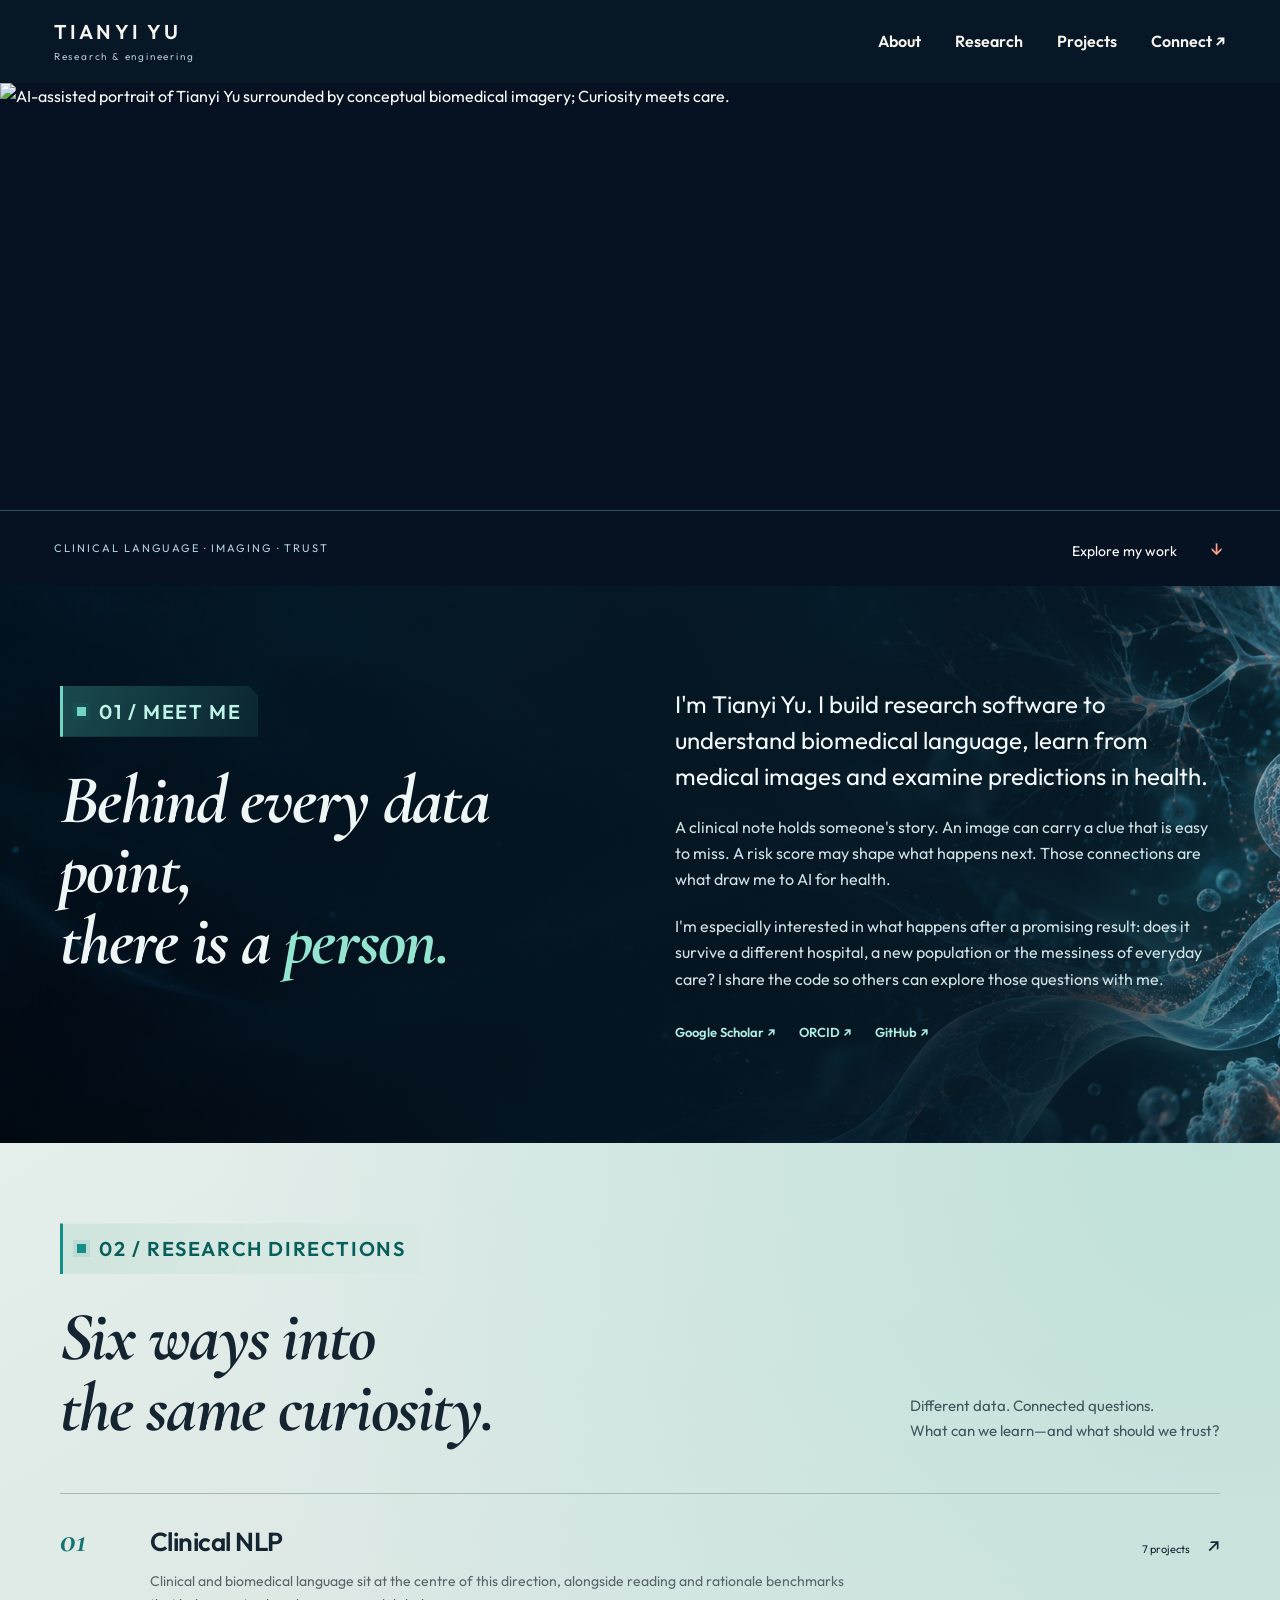
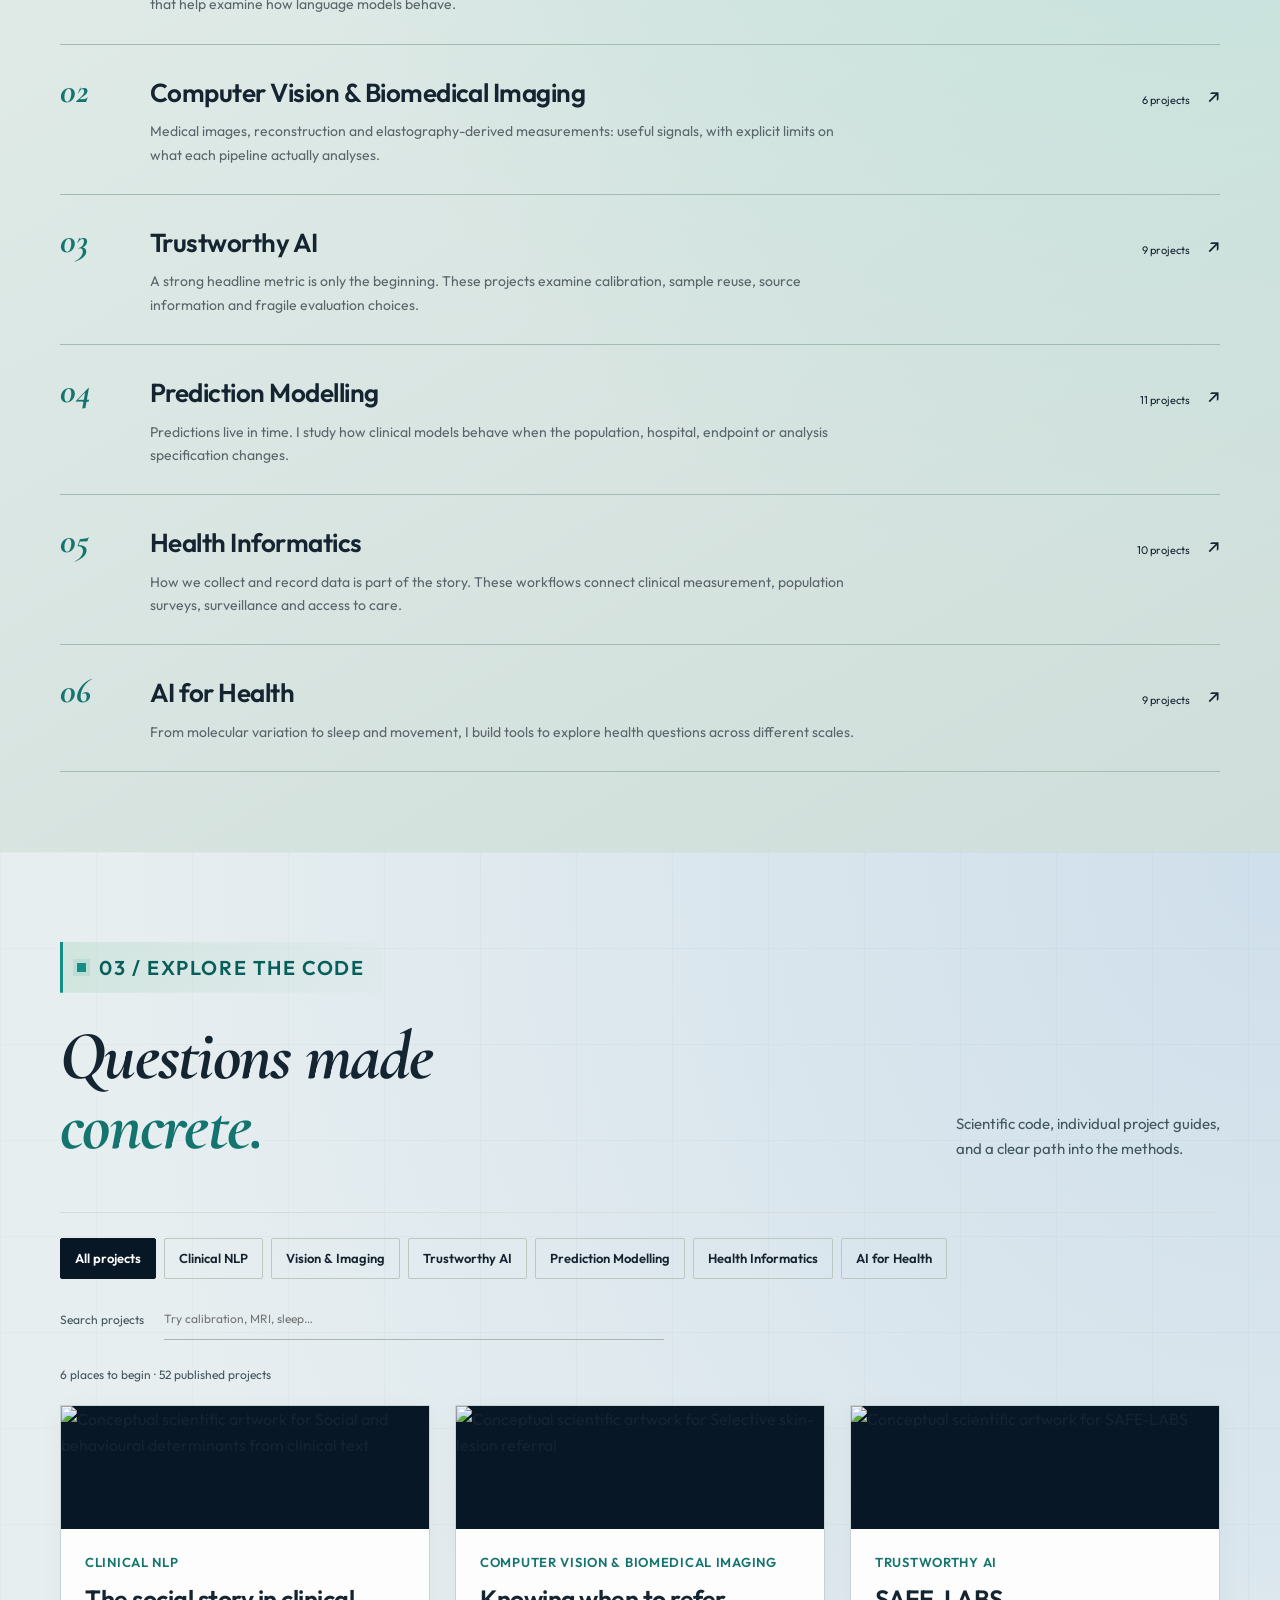
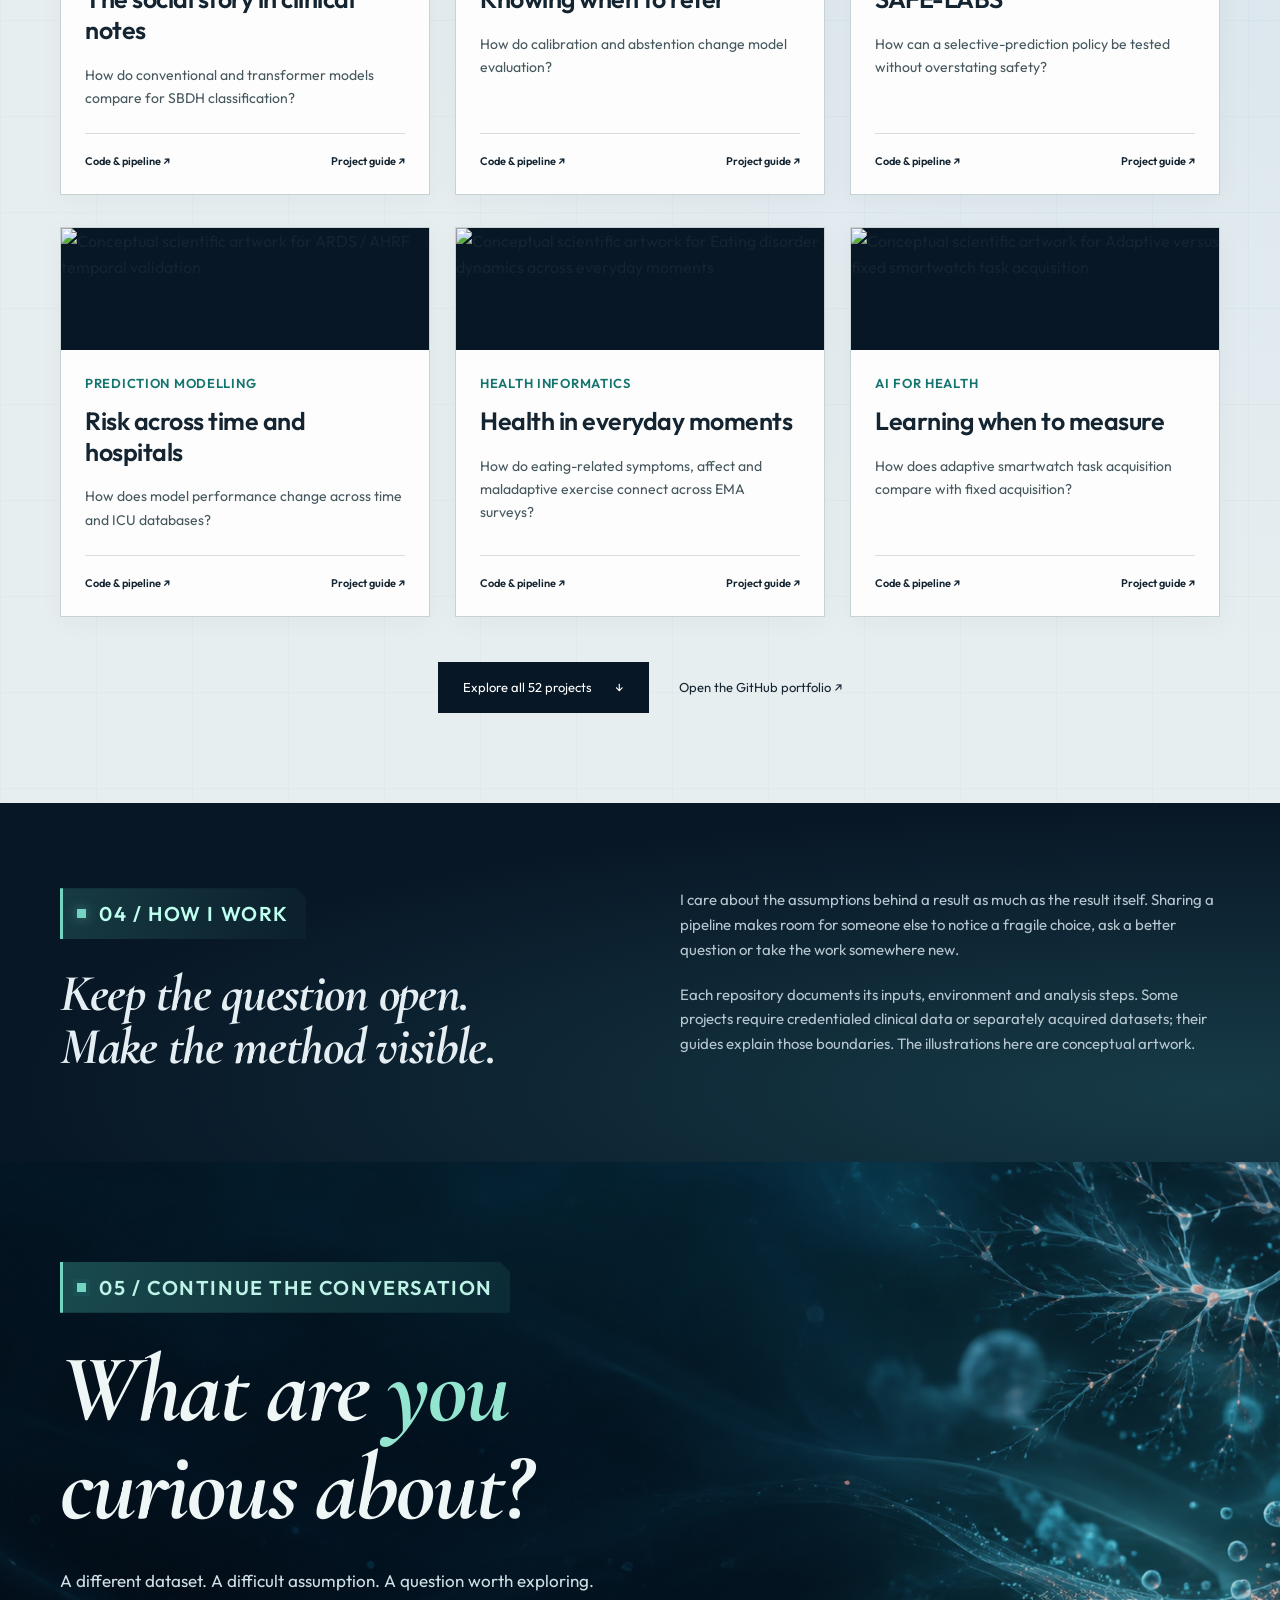
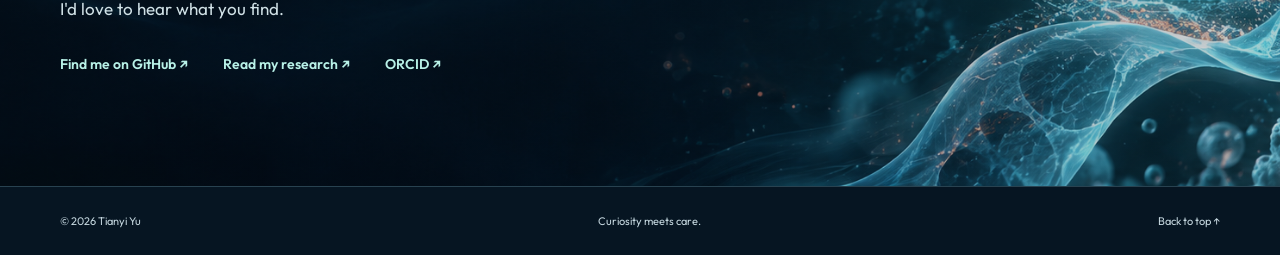
==== commit 201452e2: "Give cross-subject projects a clearer home in the portfolio" ====
--- a/index.html
+++ b/index.html
@@ -11,67 +11,67 @@
 <section id="home" class="hero"><h1 class="sr-only">Tianyi Yu. Curiosity meets care. Building AI for the people behind the data.</h1><img class="hero-image" width="2172" height="724" src="https://raw.githubusercontent.com/terry0809000/terry0809000/main/assets/tianyi-ai-health-portrait.png" alt="AI-assisted portrait of Tianyi Yu surrounded by conceptual biomedical imagery; Curiosity meets care." fetchpriority="high"><div class="mobile-hero-copy"><p>TIANYI YU / AI FOR HEALTH</p><h2>Curiosity meets care.</h2><p>Building AI for the people behind the data.</p></div><div class="hero-foot"><span>CLINICAL LANGUAGE · IMAGING · TRUST</span><a href="#work">Explore my work <span aria-hidden="true">↓</span></a></div></section>
 <section id="about" class="about wrap"><div><p class="eyebrow">01 / MEET ME</p><h2>Behind every data point,<br>there is a <em>person.</em></h2></div><div class="about-copy"><p class="lead">I'm Tianyi Yu. I build research software to understand biomedical language, learn from medical images and examine predictions in health.</p><p>A clinical note holds someone's story. An image can carry a clue that is easy to miss. A risk score may shape what happens next. Those connections are what draw me to AI for health.</p><p>I'm especially interested in what happens after a promising result: does it survive a different hospital, a new population or the messiness of everyday care? I share the code so others can explore those questions with me.</p><div class="text-links"><a href="https://scholar.google.com/citations?user=m8F5KU8AAAAJ">Google Scholar ↗</a><a href="https://orcid.org/0009-0009-0311-4015">ORCID ↗</a><a href="https://github.com/terry0809000">GitHub ↗</a></div></div></section>
 <section id="directions" class="directions"><div class="wrap"><div class="section-head"><div><p class="eyebrow">02 / RESEARCH DIRECTIONS</p><h2>Six ways into<br>the same curiosity.</h2></div><p>Different data. Connected questions.<br>What can we learn—and what should we trust?</p></div>
-<div class="direction-list"><a class="direction-row" href="#work" data-direction="Clinical NLP"><span class="direction-number">01</span><div><h3>Clinical NLP</h3><p>Language is where much of the clinical story lives. I explore what models understand, and what gets lost between a note and a prediction.</p></div><span class="direction-count">4 projects <span aria-hidden="true">↗</span></span></a>
-<a class="direction-row" href="#work" data-direction="Computer Vision &amp; Biomedical Imaging"><span class="direction-number">02</span><div><h3>Computer Vision &amp; Biomedical Imaging</h3><p>Looking for useful signals in medical images—and asking how image selection and uncertainty change the answer.</p></div><span class="direction-count">5 projects <span aria-hidden="true">↗</span></span></a>
-<a class="direction-row" href="#work" data-direction="Trustworthy AI"><span class="direction-number">03</span><div><h3>Trustworthy AI</h3><p>A strong headline metric is only the beginning. These projects examine calibration, sample reuse, source information and fragile evaluation choices.</p></div><span class="direction-count">13 projects <span aria-hidden="true">↗</span></span></a>
-<a class="direction-row" href="#work" data-direction="Prediction Modelling"><span class="direction-number">04</span><div><h3>Prediction Modelling</h3><p>Predictions live in time. I study how clinical models behave when the population, hospital, endpoint or analysis specification changes.</p></div><span class="direction-count">14 projects <span aria-hidden="true">↗</span></span></a>
-<a class="direction-row" href="#work" data-direction="Health Informatics"><span class="direction-number">05</span><div><h3>Health Informatics</h3><p>How we collect data is part of the story. These workflows connect measurement, access to care and everyday health experiences.</p></div><span class="direction-count">7 projects <span aria-hidden="true">↗</span></span></a>
+<div class="direction-list"><a class="direction-row" href="#work" data-direction="Clinical NLP"><span class="direction-number">01</span><div><h3>Clinical NLP</h3><p>Clinical and biomedical language sit at the centre of this direction, alongside reading and rationale benchmarks that help examine how language models behave.</p></div><span class="direction-count">7 projects <span aria-hidden="true">↗</span></span></a>
+<a class="direction-row" href="#work" data-direction="Computer Vision &amp; Biomedical Imaging"><span class="direction-number">02</span><div><h3>Computer Vision &amp; Biomedical Imaging</h3><p>Medical images, reconstruction and elastography-derived measurements: useful signals, with explicit limits on what each pipeline actually analyses.</p></div><span class="direction-count">6 projects <span aria-hidden="true">↗</span></span></a>
+<a class="direction-row" href="#work" data-direction="Trustworthy AI"><span class="direction-number">03</span><div><h3>Trustworthy AI</h3><p>A strong headline metric is only the beginning. These projects examine calibration, sample reuse, source information and fragile evaluation choices.</p></div><span class="direction-count">9 projects <span aria-hidden="true">↗</span></span></a>
+<a class="direction-row" href="#work" data-direction="Prediction Modelling"><span class="direction-number">04</span><div><h3>Prediction Modelling</h3><p>Predictions live in time. I study how clinical models behave when the population, hospital, endpoint or analysis specification changes.</p></div><span class="direction-count">11 projects <span aria-hidden="true">↗</span></span></a>
+<a class="direction-row" href="#work" data-direction="Health Informatics"><span class="direction-number">05</span><div><h3>Health Informatics</h3><p>How we collect and record data is part of the story. These workflows connect clinical measurement, population surveys, surveillance and access to care.</p></div><span class="direction-count">10 projects <span aria-hidden="true">↗</span></span></a>
 <a class="direction-row" href="#work" data-direction="AI for Health"><span class="direction-number">06</span><div><h3>AI for Health</h3><p>From molecular variation to sleep and movement, I build tools to explore health questions across different scales.</p></div><span class="direction-count">9 projects <span aria-hidden="true">↗</span></span></a></div></div></section>
 <section id="work" class="work wrap"><div class="section-head"><div><p class="eyebrow">03 / EXPLORE THE CODE</p><h2>Questions made<br><em>concrete.</em></h2></div><p>Scientific code, individual project guides,<br>and a clear path into the methods.</p></div>
 <div class="controls"><div class="filters" role="group" aria-label="Filter projects by research direction"><button type="button" class="active" aria-pressed="true" data-filter="All">All projects</button><button type="button" aria-pressed="false" data-filter="Clinical NLP">Clinical NLP</button><button type="button" aria-pressed="false" data-filter="Computer Vision &amp; Biomedical Imaging">Vision &amp; Imaging</button><button type="button" aria-pressed="false" data-filter="Trustworthy AI">Trustworthy AI</button><button type="button" aria-pressed="false" data-filter="Prediction Modelling">Prediction Modelling</button><button type="button" aria-pressed="false" data-filter="Health Informatics">Health Informatics</button><button type="button" aria-pressed="false" data-filter="AI for Health">AI for Health</button></div><label class="search">Search projects<input type="search" id="search" placeholder="Try calibration, MRI, sleep…" autocomplete="off"></label></div>
 <p id="results-status" class="results-status" aria-live="polite">52 published projects</p>
-<div class="project-grid"><article class="project" data-area="Clinical NLP" data-search="social and behavioural determinants from clinical text mimic_sbdh how do conventional and transformer models compare for sbdh classification? clinical nlp"><a class="project-image-link" href="https://github.com/terry0809000/MIMIC_SBDH" aria-label="Explore Social and behavioural determinants from clinical text"><img src="https://raw.githubusercontent.com/terry0809000/MIMIC_SBDH/main/assets/project-cover.png" alt="Conceptual scientific artwork for Social and behavioural determinants from clinical text" loading="lazy" width="900" height="300"></a><div class="project-body"><p class="project-area">Clinical NLP</p><h3><a href="https://github.com/terry0809000/MIMIC_SBDH">The social story in clinical notes</a></h3><p>How do conventional and transformer models compare for SBDH classification?</p><div class="project-links"><a href="https://github.com/terry0809000/MIMIC_SBDH">Code &amp; pipeline ↗</a><a href="https://github.com/terry0809000/research-portfolio/blob/main/pipelines/MIMIC_SBDH.md">Project guide ↗</a></div></div></article>
-<article class="project" data-area="Computer Vision &amp; Biomedical Imaging" data-search="selective skin-lesion referral ham10000-trustworthy-skin-ai how do calibration and abstention change model evaluation? computer vision &amp; biomedical imaging"><a class="project-image-link" href="https://github.com/terry0809000/ham10000-trustworthy-skin-ai" aria-label="Explore Selective skin-lesion referral"><img src="https://raw.githubusercontent.com/terry0809000/ham10000-trustworthy-skin-ai/main/assets/project-cover.png" alt="Conceptual scientific artwork for Selective skin-lesion referral" loading="lazy" width="900" height="300"></a><div class="project-body"><p class="project-area">Computer Vision &amp; Biomedical Imaging</p><h3><a href="https://github.com/terry0809000/ham10000-trustworthy-skin-ai">Knowing when to refer</a></h3><p>How do calibration and abstention change model evaluation?</p><div class="project-links"><a href="https://github.com/terry0809000/ham10000-trustworthy-skin-ai">Code &amp; pipeline ↗</a><a href="https://github.com/terry0809000/research-portfolio/blob/main/pipelines/ham10000-trustworthy-skin-ai.md">Project guide ↗</a></div></div></article>
-<article class="project" data-area="Trustworthy AI" data-search="beyond macro-f1 beyond-macro-f1-pubmed-rct-public does better classification imply better calibration and perturbation consistency? trustworthy ai"><a class="project-image-link" href="https://github.com/terry0809000/beyond-macro-f1-pubmed-rct-public" aria-label="Explore Beyond Macro-F1"><img src="https://raw.githubusercontent.com/terry0809000/beyond-macro-f1-pubmed-rct-public/main/assets/project-cover.png" alt="Conceptual scientific artwork for Beyond Macro-F1" loading="lazy" width="900" height="300"></a><div class="project-body"><p class="project-area">Trustworthy AI</p><h3><a href="https://github.com/terry0809000/beyond-macro-f1-pubmed-rct-public">Looking beyond Macro-F1</a></h3><p>Does better classification imply better calibration and perturbation consistency?</p><div class="project-links"><a href="https://github.com/terry0809000/beyond-macro-f1-pubmed-rct-public">Code &amp; pipeline ↗</a><a href="https://github.com/terry0809000/research-portfolio/blob/main/pipelines/beyond-macro-f1-pubmed-rct-public.md">Project guide ↗</a></div></div></article>
-<article class="project" data-area="Prediction Modelling" data-search="ards / ahrf temporal validation ards-ahrf-ehr-temporal-validation how does model performance change across time and icu databases? prediction modelling"><a class="project-image-link" href="https://github.com/terry0809000/ards-ahrf-ehr-temporal-validation" aria-label="Explore ARDS / AHRF temporal validation"><img src="https://raw.githubusercontent.com/terry0809000/ards-ahrf-ehr-temporal-validation/main/assets/project-cover.png" alt="Conceptual scientific artwork for ARDS / AHRF temporal validation" loading="lazy" width="900" height="300"></a><div class="project-body"><p class="project-area">Prediction Modelling</p><h3><a href="https://github.com/terry0809000/ards-ahrf-ehr-temporal-validation">Risk across time and hospitals</a></h3><p>How does model performance change across time and ICU databases?</p><div class="project-links"><a href="https://github.com/terry0809000/ards-ahrf-ehr-temporal-validation">Code &amp; pipeline ↗</a><a href="https://github.com/terry0809000/research-portfolio/blob/main/pipelines/ards-ahrf-ehr-temporal-validation.md">Project guide ↗</a></div></div></article>
-<article class="project" data-area="Health Informatics" data-search="eating disorder dynamics across everyday moments eatingdisordermlvar how do eating-related symptoms, affect and maladaptive exercise connect across ema surveys? health informatics"><a class="project-image-link" href="https://github.com/terry0809000/eatingdisordermlvar" aria-label="Explore Eating disorder dynamics across everyday moments"><img src="https://raw.githubusercontent.com/terry0809000/eatingdisordermlvar/main/assets/project-cover.png" alt="Conceptual scientific artwork for Eating disorder dynamics across everyday moments" loading="lazy" width="900" height="300"></a><div class="project-body"><p class="project-area">Health Informatics</p><h3><a href="https://github.com/terry0809000/eatingdisordermlvar">Health in everyday moments</a></h3><p>How do eating-related symptoms, affect and maladaptive exercise connect across EMA surveys?</p><div class="project-links"><a href="https://github.com/terry0809000/eatingdisordermlvar">Code &amp; pipeline ↗</a><a href="https://github.com/terry0809000/research-portfolio/blob/main/pipelines/eatingdisordermlvar.md">Project guide ↗</a></div></div></article>
-<article class="project" data-area="AI for Health" data-search="adaptive versus fixed smartwatch task acquisition pads-adaptive-acquisition how does adaptive smartwatch task acquisition compare with fixed acquisition? ai for health"><a class="project-image-link" href="https://github.com/terry0809000/pads-adaptive-acquisition" aria-label="Explore Adaptive versus fixed smartwatch task acquisition"><img src="https://raw.githubusercontent.com/terry0809000/pads-adaptive-acquisition/main/assets/project-cover.png" alt="Conceptual scientific artwork for Adaptive versus fixed smartwatch task acquisition" loading="lazy" width="900" height="300"></a><div class="project-body"><p class="project-area">AI for Health</p><h3><a href="https://github.com/terry0809000/pads-adaptive-acquisition">Learning when to measure</a></h3><p>How does adaptive smartwatch task acquisition compare with fixed acquisition?</p><div class="project-links"><a href="https://github.com/terry0809000/pads-adaptive-acquisition">Code &amp; pipeline ↗</a><a href="https://github.com/terry0809000/research-portfolio/blob/main/pipelines/pads-adaptive-acquisition.md">Project guide ↗</a></div></div></article>
-<article class="project" data-area="AI for Health" data-search="trace-fib trace-fib-pipeline how do normalization and study weighting affect cross-organ transfer? ai for health"><a class="project-image-link" href="https://github.com/terry0809000/trace-fib-pipeline" aria-label="Explore TRACE-Fib"><img src="https://raw.githubusercontent.com/terry0809000/trace-fib-pipeline/main/assets/project-cover.png" alt="Conceptual scientific artwork for TRACE-Fib" loading="lazy" width="900" height="300"></a><div class="project-body"><p class="project-area">AI for Health</p><h3><a href="https://github.com/terry0809000/trace-fib-pipeline">TRACE-Fib</a></h3><p>How do normalization and study weighting affect cross-organ transfer?</p><div class="project-links"><a href="https://github.com/terry0809000/trace-fib-pipeline">Code &amp; pipeline ↗</a><a href="https://github.com/terry0809000/research-portfolio/blob/main/pipelines/trace-fib-pipeline.md">Project guide ↗</a></div></div></article>
-<article class="project" data-area="AI for Health" data-search="reading dynamics with zuco 2.0 zuco2-scientific-ml-pipeline can lexical and early-fixation features predict later processing load? ai for health"><a class="project-image-link" href="https://github.com/terry0809000/zuco2-scientific-ml-pipeline" aria-label="Explore Reading dynamics with ZuCo 2.0"><img src="https://raw.githubusercontent.com/terry0809000/zuco2-scientific-ml-pipeline/main/assets/project-cover.png" alt="Conceptual scientific artwork for Reading dynamics with ZuCo 2.0" loading="lazy" width="900" height="300"></a><div class="project-body"><p class="project-area">AI for Health</p><h3><a href="https://github.com/terry0809000/zuco2-scientific-ml-pipeline">Reading dynamics with ZuCo 2.0</a></h3><p>Can lexical and early-fixation features predict later processing load?</p><div class="project-links"><a href="https://github.com/terry0809000/zuco2-scientific-ml-pipeline">Code &amp; pipeline ↗</a><a href="https://github.com/terry0809000/research-portfolio/blob/main/pipelines/zuco2-scientific-ml-pipeline.md">Project guide ↗</a></div></div></article>
-<article class="project" data-area="AI for Health" data-search="respiratory surveillance bmc-dm-prediction-one-week can aggregate surveillance signals anticipate next-week escalation? ai for health"><a class="project-image-link" href="https://github.com/terry0809000/bmc-dm-prediction-one-week" aria-label="Explore Respiratory surveillance"><img src="https://raw.githubusercontent.com/terry0809000/bmc-dm-prediction-one-week/main/assets/project-cover.png" alt="Conceptual scientific artwork for Respiratory surveillance" loading="lazy" width="900" height="300"></a><div class="project-body"><p class="project-area">AI for Health</p><h3><a href="https://github.com/terry0809000/bmc-dm-prediction-one-week">Respiratory surveillance</a></h3><p>Can aggregate surveillance signals anticipate next-week escalation?</p><div class="project-links"><a href="https://github.com/terry0809000/bmc-dm-prediction-one-week">Code &amp; pipeline ↗</a><a href="https://github.com/terry0809000/research-portfolio/blob/main/pipelines/bmc-dm-prediction-one-week.md">Project guide ↗</a></div></div></article>
-<article class="project" data-area="Prediction Modelling" data-search="temporal screening evaluation nhanes-temporal-diabetes-screening does model complexity improve probability estimation under temporal shift? prediction modelling"><a class="project-image-link" href="https://github.com/terry0809000/nhanes-temporal-diabetes-screening" aria-label="Explore Temporal screening evaluation"><img src="https://raw.githubusercontent.com/terry0809000/nhanes-temporal-diabetes-screening/main/assets/project-cover.png" alt="Conceptual scientific artwork for Temporal screening evaluation" loading="lazy" width="900" height="300"></a><div class="project-body"><p class="project-area">Prediction Modelling</p><h3><a href="https://github.com/terry0809000/nhanes-temporal-diabetes-screening">Temporal screening evaluation</a></h3><p>Does model complexity improve probability estimation under temporal shift?</p><div class="project-links"><a href="https://github.com/terry0809000/nhanes-temporal-diabetes-screening">Code &amp; pipeline ↗</a><a href="https://github.com/terry0809000/research-portfolio/blob/main/pipelines/nhanes-temporal-diabetes-screening.md">Project guide ↗</a></div></div></article>
-<article class="project" data-area="Prediction Modelling" data-search="extubation transportability copd-asthma-extubation-transportability how does endpoint construction affect cross-database transport? prediction modelling"><a class="project-image-link" href="https://github.com/terry0809000/copd-asthma-extubation-transportability" aria-label="Explore Extubation transportability"><img src="https://raw.githubusercontent.com/terry0809000/copd-asthma-extubation-transportability/main/assets/project-cover.png" alt="Conceptual scientific artwork for Extubation transportability" loading="lazy" width="900" height="300"></a><div class="project-body"><p class="project-area">Prediction Modelling</p><h3><a href="https://github.com/terry0809000/copd-asthma-extubation-transportability">Extubation transportability</a></h3><p>How does endpoint construction affect cross-database transport?</p><div class="project-links"><a href="https://github.com/terry0809000/copd-asthma-extubation-transportability">Code &amp; pipeline ↗</a><a href="https://github.com/terry0809000/research-portfolio/blob/main/pipelines/copd-asthma-extubation-transportability.md">Project guide ↗</a></div></div></article>
-<article class="project" data-area="Prediction Modelling" data-search="dynamic aki prediction aki-dynamic-prediction-deployment-gated how do temporal renal models behave under external transport? prediction modelling"><a class="project-image-link" href="https://github.com/terry0809000/aki-dynamic-prediction-deployment-gated" aria-label="Explore Dynamic AKI prediction"><img src="https://raw.githubusercontent.com/terry0809000/aki-dynamic-prediction-deployment-gated/main/assets/project-cover.png" alt="Conceptual scientific artwork for Dynamic AKI prediction" loading="lazy" width="900" height="300"></a><div class="project-body"><p class="project-area">Prediction Modelling</p><h3><a href="https://github.com/terry0809000/aki-dynamic-prediction-deployment-gated">Dynamic AKI prediction</a></h3><p>How do temporal renal models behave under external transport?</p><div class="project-links"><a href="https://github.com/terry0809000/aki-dynamic-prediction-deployment-gated">Code &amp; pipeline ↗</a><a href="https://github.com/terry0809000/research-portfolio/blob/main/pipelines/aki-dynamic-prediction-deployment-gated.md">Project guide ↗</a></div></div></article>
-<article class="project" data-area="Clinical NLP" data-search="cross-corpus abstract classification biomedical-abstract-sentence-classification how do lightweight sentence classifiers transfer between corpora? clinical nlp"><a class="project-image-link" href="https://github.com/terry0809000/biomedical-abstract-sentence-classification" aria-label="Explore Cross-corpus abstract classification"><img src="https://raw.githubusercontent.com/terry0809000/biomedical-abstract-sentence-classification/main/assets/project-cover.png" alt="Conceptual scientific artwork for Cross-corpus abstract classification" loading="lazy" width="900" height="300"></a><div class="project-body"><p class="project-area">Clinical NLP</p><h3><a href="https://github.com/terry0809000/biomedical-abstract-sentence-classification">Cross-corpus abstract classification</a></h3><p>How do lightweight sentence classifiers transfer between corpora?</p><div class="project-links"><a href="https://github.com/terry0809000/biomedical-abstract-sentence-classification">Code &amp; pipeline ↗</a><a href="https://github.com/terry0809000/research-portfolio/blob/main/pipelines/biomedical-abstract-sentence-classification.md">Project guide ↗</a></div></div></article>
-<article class="project" data-area="AI for Health" data-search="sleep-edf staging sleepingedf how do local context, channel choice and smoothing affect sleep staging? ai for health"><a class="project-image-link" href="https://github.com/terry0809000/sleepingedf" aria-label="Explore Sleep-EDF staging"><img src="https://raw.githubusercontent.com/terry0809000/sleepingedf/main/assets/project-cover.png" alt="Conceptual scientific artwork for Sleep-EDF staging" loading="lazy" width="900" height="300"></a><div class="project-body"><p class="project-area">AI for Health</p><h3><a href="https://github.com/terry0809000/sleepingedf">Sleep-EDF staging</a></h3><p>How do local context, channel choice and smoothing affect sleep staging?</p><div class="project-links"><a href="https://github.com/terry0809000/sleepingedf">Code &amp; pipeline ↗</a><a href="https://github.com/terry0809000/research-portfolio/blob/main/pipelines/sleepingedf.md">Project guide ↗</a></div></div></article>
-<article class="project" data-area="Trustworthy AI" data-search="rationale reliability audit hatespeechcheck do supporting rationales remain faithful and robust? trustworthy ai"><a class="project-image-link" href="https://github.com/terry0809000/hatespeechcheck" aria-label="Explore Rationale reliability audit"><img src="https://raw.githubusercontent.com/terry0809000/hatespeechcheck/main/assets/project-cover.png" alt="Conceptual scientific artwork for Rationale reliability audit" loading="lazy" width="900" height="300"></a><div class="project-body"><p class="project-area">Trustworthy AI</p><h3><a href="https://github.com/terry0809000/hatespeechcheck">Rationale reliability audit</a></h3><p>Do supporting rationales remain faithful and robust?</p><div class="project-links"><a href="https://github.com/terry0809000/hatespeechcheck">Code &amp; pipeline ↗</a><a href="https://github.com/terry0809000/research-portfolio/blob/main/pipelines/hatespeechcheck.md">Project guide ↗</a></div></div></article>
-<article class="project" data-area="Trustworthy AI" data-search="safe-labs safelabs-icu-lab-deferral how can a selective-prediction policy be tested without overstating safety? trustworthy ai"><a class="project-image-link" href="https://github.com/terry0809000/safelabs-icu-lab-deferral" aria-label="Explore SAFE-LABS"><img src="https://raw.githubusercontent.com/terry0809000/safelabs-icu-lab-deferral/main/assets/project-cover.png" alt="Conceptual scientific artwork for SAFE-LABS" loading="lazy" width="900" height="300"></a><div class="project-body"><p class="project-area">Trustworthy AI</p><h3><a href="https://github.com/terry0809000/safelabs-icu-lab-deferral">SAFE-LABS</a></h3><p>How can a selective-prediction policy be tested without overstating safety?</p><div class="project-links"><a href="https://github.com/terry0809000/safelabs-icu-lab-deferral">Code &amp; pipeline ↗</a><a href="https://github.com/terry0809000/research-portfolio/blob/main/pipelines/safelabs-icu-lab-deferral.md">Project guide ↗</a></div></div></article>
-<article class="project" data-area="Health Informatics" data-search="healthcare access and glucose-testing gaps brfss-glucose-testing-access how do healthcare access and glucose-testing gaps vary in public-use survey data? health informatics"><a class="project-image-link" href="https://github.com/terry0809000/brfss-glucose-testing-access" aria-label="Explore Healthcare access and glucose-testing gaps"><img src="https://raw.githubusercontent.com/terry0809000/brfss-glucose-testing-access/main/assets/project-cover.png" alt="Conceptual scientific artwork for Healthcare access and glucose-testing gaps" loading="lazy" width="900" height="300"></a><div class="project-body"><p class="project-area">Health Informatics</p><h3><a href="https://github.com/terry0809000/brfss-glucose-testing-access">Healthcare access and glucose-testing gaps</a></h3><p>How do healthcare access and glucose-testing gaps vary in public-use survey data?</p><div class="project-links"><a href="https://github.com/terry0809000/brfss-glucose-testing-access">Code &amp; pipeline ↗</a><a href="https://github.com/terry0809000/research-portfolio/blob/main/pipelines/brfss-glucose-testing-access.md">Project guide ↗</a></div></div></article>
-<article class="project" data-area="AI for Health" data-search="preprocessing sensitivity of glomerular bex3 prioritisation dkd-bex3-preprocessing how sensitive is glomerular bex3 prioritisation to preprocessing choices? ai for health"><a class="project-image-link" href="https://github.com/terry0809000/dkd-bex3-preprocessing" aria-label="Explore Preprocessing sensitivity of glomerular BEX3 prioritisation"><img src="https://raw.githubusercontent.com/terry0809000/dkd-bex3-preprocessing/main/assets/project-cover.png" alt="Conceptual scientific artwork for Preprocessing sensitivity of glomerular BEX3 prioritisation" loading="lazy" width="900" height="300"></a><div class="project-body"><p class="project-area">AI for Health</p><h3><a href="https://github.com/terry0809000/dkd-bex3-preprocessing">Preprocessing sensitivity of glomerular BEX3 prioritisation</a></h3><p>How sensitive is glomerular BEX3 prioritisation to preprocessing choices?</p><div class="project-links"><a href="https://github.com/terry0809000/dkd-bex3-preprocessing">Code &amp; pipeline ↗</a><a href="https://github.com/terry0809000/research-portfolio/blob/main/pipelines/dkd-bex3-preprocessing.md">Project guide ↗</a></div></div></article>
-<article class="project" data-area="Prediction Modelling" data-search="temporal liver elastography triage liver-elastography-temporal-triage how do temporal evaluation and sensitivity targets affect liver elastography triage? prediction modelling"><a class="project-image-link" href="https://github.com/terry0809000/liver-elastography-temporal-triage" aria-label="Explore Temporal liver elastography triage"><img src="https://raw.githubusercontent.com/terry0809000/liver-elastography-temporal-triage/main/assets/project-cover.png" alt="Conceptual scientific artwork for Temporal liver elastography triage" loading="lazy" width="900" height="300"></a><div class="project-body"><p class="project-area">Prediction Modelling</p><h3><a href="https://github.com/terry0809000/liver-elastography-temporal-triage">Temporal liver elastography triage</a></h3><p>How do temporal evaluation and sensitivity targets affect liver elastography triage?</p><div class="project-links"><a href="https://github.com/terry0809000/liver-elastography-temporal-triage">Code &amp; pipeline ↗</a><a href="https://github.com/terry0809000/research-portfolio/blob/main/pipelines/liver-elastography-temporal-triage.md">Project guide ↗</a></div></div></article>
-<article class="project" data-area="Clinical NLP" data-search="clinical trial inference: reference and answer-mapping sensitivity clinical-trial-inference-joint-audit how do reference choices and answer mapping affect clinical-trial inference? clinical nlp"><a class="project-image-link" href="https://github.com/terry0809000/clinical-trial-inference-joint-audit" aria-label="Explore Clinical trial inference: reference and answer-mapping sensitivity"><img src="https://raw.githubusercontent.com/terry0809000/clinical-trial-inference-joint-audit/main/assets/project-cover.png" alt="Conceptual scientific artwork for Clinical trial inference: reference and answer-mapping sensitivity" loading="lazy" width="900" height="300"></a><div class="project-body"><p class="project-area">Clinical NLP</p><h3><a href="https://github.com/terry0809000/clinical-trial-inference-joint-audit">Clinical trial inference: reference and answer-mapping sensitivity</a></h3><p>How do reference choices and answer mapping affect clinical-trial inference?</p><div class="project-links"><a href="https://github.com/terry0809000/clinical-trial-inference-joint-audit">Code &amp; pipeline ↗</a><a href="https://github.com/terry0809000/research-portfolio/blob/main/pipelines/clinical-trial-inference-joint-audit.md">Project guide ↗</a></div></div></article>
-<article class="project" data-area="Clinical NLP" data-search="availability-aware source selection for clinical nlp availability-aware-clinical-nlp how does source availability affect clinical nlp evaluation? clinical nlp"><a class="project-image-link" href="https://github.com/terry0809000/availability-aware-clinical-nlp" aria-label="Explore Availability-aware source selection for clinical NLP"><img src="https://raw.githubusercontent.com/terry0809000/availability-aware-clinical-nlp/main/assets/project-cover.png" alt="Conceptual scientific artwork for Availability-aware source selection for clinical NLP" loading="lazy" width="900" height="300"></a><div class="project-body"><p class="project-area">Clinical NLP</p><h3><a href="https://github.com/terry0809000/availability-aware-clinical-nlp">Availability-aware source selection for clinical NLP</a></h3><p>How does source availability affect clinical NLP evaluation?</p><div class="project-links"><a href="https://github.com/terry0809000/availability-aware-clinical-nlp">Code &amp; pipeline ↗</a><a href="https://github.com/terry0809000/research-portfolio/blob/main/pipelines/availability-aware-clinical-nlp.md">Project guide ↗</a></div></div></article>
-<article class="project" data-area="Prediction Modelling" data-search="measurement-aware retrospective icu prediction icu-measurement-aware-prediction how do measurement patterns affect retrospective icu prediction? prediction modelling"><a class="project-image-link" href="https://github.com/terry0809000/icu-measurement-aware-prediction" aria-label="Explore Measurement-aware retrospective ICU prediction"><img src="https://raw.githubusercontent.com/terry0809000/icu-measurement-aware-prediction/main/assets/project-cover.png" alt="Conceptual scientific artwork for Measurement-aware retrospective ICU prediction" loading="lazy" width="900" height="300"></a><div class="project-body"><p class="project-area">Prediction Modelling</p><h3><a href="https://github.com/terry0809000/icu-measurement-aware-prediction">Measurement-aware retrospective ICU prediction</a></h3><p>How do measurement patterns affect retrospective ICU prediction?</p><div class="project-links"><a href="https://github.com/terry0809000/icu-measurement-aware-prediction">Code &amp; pipeline ↗</a><a href="https://github.com/terry0809000/research-portfolio/blob/main/pipelines/icu-measurement-aware-prediction.md">Project guide ↗</a></div></div></article>
-<article class="project" data-area="Prediction Modelling" data-search="ami-cs dynamic risk modelling ami-cs-dynamic-risk-modeling how do shock anchors and dynamic predictors affect cross-database risk modelling? prediction modelling"><a class="project-image-link" href="https://github.com/terry0809000/ami-cs-dynamic-risk-modeling" aria-label="Explore AMI-CS dynamic risk modelling"><img src="https://raw.githubusercontent.com/terry0809000/ami-cs-dynamic-risk-modeling/main/assets/project-cover.png" alt="Conceptual scientific artwork for AMI-CS dynamic risk modelling" loading="lazy" width="900" height="300"></a><div class="project-body"><p class="project-area">Prediction Modelling</p><h3><a href="https://github.com/terry0809000/ami-cs-dynamic-risk-modeling">AMI-CS dynamic risk modelling</a></h3><p>How do shock anchors and dynamic predictors affect cross-database risk modelling?</p><div class="project-links"><a href="https://github.com/terry0809000/ami-cs-dynamic-risk-modeling">Code &amp; pipeline ↗</a><a href="https://github.com/terry0809000/research-portfolio/blob/main/pipelines/ami-cs-dynamic-risk-modeling.md">Project guide ↗</a></div></div></article>
-<article class="project" data-area="Prediction Modelling" data-search="sepsis-to-shock temporal prediction sepsis-shock-ai-medicine-v9 how does temporal landmark modelling transport across icu databases? prediction modelling"><a class="project-image-link" href="https://github.com/terry0809000/sepsis-shock-ai-medicine-v9" aria-label="Explore Sepsis-to-shock temporal prediction"><img src="https://raw.githubusercontent.com/terry0809000/sepsis-shock-ai-medicine-v9/main/assets/project-cover.png" alt="Conceptual scientific artwork for Sepsis-to-shock temporal prediction" loading="lazy" width="900" height="300"></a><div class="project-body"><p class="project-area">Prediction Modelling</p><h3><a href="https://github.com/terry0809000/sepsis-shock-ai-medicine-v9">Sepsis-to-shock temporal prediction</a></h3><p>How does temporal landmark modelling transport across ICU databases?</p><div class="project-links"><a href="https://github.com/terry0809000/sepsis-shock-ai-medicine-v9">Code &amp; pipeline ↗</a><a href="https://github.com/terry0809000/research-portfolio/blob/main/pipelines/sepsis-shock-ai-medicine-v9.md">Project guide ↗</a></div></div></article>
-<article class="project" data-area="Health Informatics" data-search="six-hour icu laboratory prediction icu-six-hour-lab-prediction what can routinely collected intensive care data tell us about laboratory measurements six hours ahead? health informatics"><a class="project-image-link" href="https://github.com/terry0809000/icu-six-hour-lab-prediction" aria-label="Explore Six-hour ICU laboratory prediction"><img src="https://raw.githubusercontent.com/terry0809000/icu-six-hour-lab-prediction/main/assets/project-cover.png" alt="Conceptual scientific artwork for Six-hour ICU laboratory prediction" loading="lazy" width="900" height="300"></a><div class="project-body"><p class="project-area">Health Informatics</p><h3><a href="https://github.com/terry0809000/icu-six-hour-lab-prediction">Six-hour ICU laboratory prediction</a></h3><p>What can routinely collected intensive care data tell us about laboratory measurements six hours ahead?</p><div class="project-links"><a href="https://github.com/terry0809000/icu-six-hour-lab-prediction">Code &amp; pipeline ↗</a><a href="https://github.com/terry0809000/research-portfolio/blob/main/pipelines/icu-six-hour-lab-prediction.md">Project guide ↗</a></div></div></article>
-<article class="project" data-area="Health Informatics" data-search="temporal measurement and source availability benchmark icu-temporal-measurement-benchmark how does measurement timing and source availability shape retrospective icu evaluation? health informatics"><a class="project-image-link" href="https://github.com/terry0809000/icu-temporal-measurement-benchmark" aria-label="Explore Temporal measurement and source availability benchmark"><img src="https://raw.githubusercontent.com/terry0809000/icu-temporal-measurement-benchmark/main/assets/project-cover.png" alt="Conceptual scientific artwork for Temporal measurement and source availability benchmark" loading="lazy" width="900" height="300"></a><div class="project-body"><p class="project-area">Health Informatics</p><h3><a href="https://github.com/terry0809000/icu-temporal-measurement-benchmark">Temporal measurement and source availability benchmark</a></h3><p>How does measurement timing and source availability shape retrospective ICU evaluation?</p><div class="project-links"><a href="https://github.com/terry0809000/icu-temporal-measurement-benchmark">Code &amp; pipeline ↗</a><a href="https://github.com/terry0809000/research-portfolio/blob/main/pipelines/icu-temporal-measurement-benchmark.md">Project guide ↗</a></div></div></article>
-<article class="project" data-area="Trustworthy AI" data-search="patient reuse and apparent transcriptomic diagnostic performance transcriptomic-patient-reuse how does patient reuse affect apparent transcriptomic diagnostic performance? trustworthy ai"><a class="project-image-link" href="https://github.com/terry0809000/transcriptomic-patient-reuse" aria-label="Explore Patient reuse and apparent transcriptomic diagnostic performance"><img src="https://raw.githubusercontent.com/terry0809000/transcriptomic-patient-reuse/main/assets/project-cover.png" alt="Conceptual scientific artwork for Patient reuse and apparent transcriptomic diagnostic performance" loading="lazy" width="900" height="300"></a><div class="project-body"><p class="project-area">Trustworthy AI</p><h3><a href="https://github.com/terry0809000/transcriptomic-patient-reuse">Patient reuse and apparent transcriptomic diagnostic performance</a></h3><p>How does patient reuse affect apparent transcriptomic diagnostic performance?</p><div class="project-links"><a href="https://github.com/terry0809000/transcriptomic-patient-reuse">Code &amp; pipeline ↗</a><a href="https://github.com/terry0809000/research-portfolio/blob/main/pipelines/transcriptomic-patient-reuse.md">Project guide ↗</a></div></div></article>
-<article class="project" data-area="Trustworthy AI" data-search="source information limits in synthetic validation synthetic-validation-source-limits what can synthetic validation establish when source information is limited? trustworthy ai"><a class="project-image-link" href="https://github.com/terry0809000/synthetic-validation-source-limits" aria-label="Explore Source information limits in synthetic validation"><img src="https://raw.githubusercontent.com/terry0809000/synthetic-validation-source-limits/main/assets/project-cover.png" alt="Conceptual scientific artwork for Source information limits in synthetic validation" loading="lazy" width="900" height="300"></a><div class="project-body"><p class="project-area">Trustworthy AI</p><h3><a href="https://github.com/terry0809000/synthetic-validation-source-limits">Source information limits in synthetic validation</a></h3><p>What can synthetic validation establish when source information is limited?</p><div class="project-links"><a href="https://github.com/terry0809000/synthetic-validation-source-limits">Code &amp; pipeline ↗</a><a href="https://github.com/terry0809000/research-portfolio/blob/main/pipelines/synthetic-validation-source-limits.md">Project guide ↗</a></div></div></article>
-<article class="project" data-area="Prediction Modelling" data-search="specification sensitivity in retrospective icu evaluation icu-specification-sensitivity how do analysis specifications change retrospective icu evaluation? prediction modelling"><a class="project-image-link" href="https://github.com/terry0809000/icu-specification-sensitivity" aria-label="Explore Specification sensitivity in retrospective ICU evaluation"><img src="https://raw.githubusercontent.com/terry0809000/icu-specification-sensitivity/main/assets/project-cover.png" alt="Conceptual scientific artwork for Specification sensitivity in retrospective ICU evaluation" loading="lazy" width="900" height="300"></a><div class="project-body"><p class="project-area">Prediction Modelling</p><h3><a href="https://github.com/terry0809000/icu-specification-sensitivity">Specification sensitivity in retrospective ICU evaluation</a></h3><p>How do analysis specifications change retrospective ICU evaluation?</p><div class="project-links"><a href="https://github.com/terry0809000/icu-specification-sensitivity">Code &amp; pipeline ↗</a><a href="https://github.com/terry0809000/research-portfolio/blob/main/pipelines/icu-specification-sensitivity.md">Project guide ↗</a></div></div></article>
-<article class="project" data-area="Prediction Modelling" data-search="stability and clinical interpretation of kidney risk models nhanes-kidney-risk-stability how stable and clinically interpretable are kidney risk models? prediction modelling"><a class="project-image-link" href="https://github.com/terry0809000/nhanes-kidney-risk-stability" aria-label="Explore Stability and clinical interpretation of kidney risk models"><img src="https://raw.githubusercontent.com/terry0809000/nhanes-kidney-risk-stability/main/assets/project-cover.png" alt="Conceptual scientific artwork for Stability and clinical interpretation of kidney risk models" loading="lazy" width="900" height="300"></a><div class="project-body"><p class="project-area">Prediction Modelling</p><h3><a href="https://github.com/terry0809000/nhanes-kidney-risk-stability">Stability and clinical interpretation of kidney risk models</a></h3><p>How stable and clinically interpretable are kidney risk models?</p><div class="project-links"><a href="https://github.com/terry0809000/nhanes-kidney-risk-stability">Code &amp; pipeline ↗</a><a href="https://github.com/terry0809000/research-portfolio/blob/main/pipelines/nhanes-kidney-risk-stability.md">Project guide ↗</a></div></div></article>
-<article class="project" data-area="Computer Vision &amp; Biomedical Imaging" data-search="excision selection and melanoma assessment melanoma-excision-selection how does excision selection affect melanoma assessment? computer vision &amp; biomedical imaging"><a class="project-image-link" href="https://github.com/terry0809000/melanoma-excision-selection" aria-label="Explore Excision selection and melanoma assessment"><img src="https://raw.githubusercontent.com/terry0809000/melanoma-excision-selection/main/assets/project-cover.png" alt="Conceptual scientific artwork for Excision selection and melanoma assessment" loading="lazy" width="900" height="300"></a><div class="project-body"><p class="project-area">Computer Vision &amp; Biomedical Imaging</p><h3><a href="https://github.com/terry0809000/melanoma-excision-selection">Excision selection and melanoma assessment</a></h3><p>How does excision selection affect melanoma assessment?</p><div class="project-links"><a href="https://github.com/terry0809000/melanoma-excision-selection">Code &amp; pipeline ↗</a><a href="https://github.com/terry0809000/research-portfolio/blob/main/pipelines/melanoma-excision-selection.md">Project guide ↗</a></div></div></article>
-<article class="project" data-area="Trustworthy AI" data-search="false positives and sample reuse in pulmonary-nodule assessment pulmonary-nodule-transcriptomic-audit how do false positives and sample reuse affect pulmonary-nodule assessment? trustworthy ai"><a class="project-image-link" href="https://github.com/terry0809000/pulmonary-nodule-transcriptomic-audit" aria-label="Explore False positives and sample reuse in pulmonary-nodule assessment"><img src="https://raw.githubusercontent.com/terry0809000/pulmonary-nodule-transcriptomic-audit/main/assets/project-cover.png" alt="Conceptual scientific artwork for False positives and sample reuse in pulmonary-nodule assessment" loading="lazy" width="900" height="300"></a><div class="project-body"><p class="project-area">Trustworthy AI</p><h3><a href="https://github.com/terry0809000/pulmonary-nodule-transcriptomic-audit">False positives and sample reuse in pulmonary-nodule assessment</a></h3><p>How do false positives and sample reuse affect pulmonary-nodule assessment?</p><div class="project-links"><a href="https://github.com/terry0809000/pulmonary-nodule-transcriptomic-audit">Code &amp; pipeline ↗</a><a href="https://github.com/terry0809000/research-portfolio/blob/main/pipelines/pulmonary-nodule-transcriptomic-audit.md">Project guide ↗</a></div></div></article>
-<article class="project" data-area="Computer Vision &amp; Biomedical Imaging" data-search="mri and clinical prediction of pathological complete response breast-mri-response-prediction what can mri and clinical information tell us about pathological complete response? computer vision &amp; biomedical imaging"><a class="project-image-link" href="https://github.com/terry0809000/breast-mri-response-prediction" aria-label="Explore MRI and clinical prediction of pathological complete response"><img src="https://raw.githubusercontent.com/terry0809000/breast-mri-response-prediction/main/assets/project-cover.png" alt="Conceptual scientific artwork for MRI and clinical prediction of pathological complete response" loading="lazy" width="900" height="300"></a><div class="project-body"><p class="project-area">Computer Vision &amp; Biomedical Imaging</p><h3><a href="https://github.com/terry0809000/breast-mri-response-prediction">MRI and clinical prediction of pathological complete response</a></h3><p>What can MRI and clinical information tell us about pathological complete response?</p><div class="project-links"><a href="https://github.com/terry0809000/breast-mri-response-prediction">Code &amp; pipeline ↗</a><a href="https://github.com/terry0809000/research-portfolio/blob/main/pipelines/breast-mri-response-prediction.md">Project guide ↗</a></div></div></article>
-<article class="project" data-area="Health Informatics" data-search="healthcare affordability and testing gaps nhis-affordability-testing-gaps when care costs too much, who misses a test? health informatics"><a class="project-image-link" href="https://github.com/terry0809000/nhis-affordability-testing-gaps" aria-label="Explore Healthcare affordability and testing gaps"><img src="https://raw.githubusercontent.com/terry0809000/nhis-affordability-testing-gaps/main/assets/project-cover.png" alt="Conceptual scientific artwork for Healthcare affordability and testing gaps" loading="lazy" width="900" height="300"></a><div class="project-body"><p class="project-area">Health Informatics</p><h3><a href="https://github.com/terry0809000/nhis-affordability-testing-gaps">Healthcare affordability and testing gaps</a></h3><p>When care costs too much, who misses a test?</p><div class="project-links"><a href="https://github.com/terry0809000/nhis-affordability-testing-gaps">Code &amp; pipeline ↗</a><a href="https://github.com/terry0809000/research-portfolio/blob/main/pipelines/nhis-affordability-testing-gaps.md">Project guide ↗</a></div></div></article>
-<article class="project" data-area="Prediction Modelling" data-search="incremental prediction of hypernatremia hypernatremia-incremental-prediction what does a model add beyond routine sodium measurements? prediction modelling"><a class="project-image-link" href="https://github.com/terry0809000/hypernatremia-incremental-prediction" aria-label="Explore Incremental prediction of hypernatremia"><img src="https://raw.githubusercontent.com/terry0809000/hypernatremia-incremental-prediction/main/assets/project-cover.png" alt="Conceptual scientific artwork for Incremental prediction of hypernatremia" loading="lazy" width="900" height="300"></a><div class="project-body"><p class="project-area">Prediction Modelling</p><h3><a href="https://github.com/terry0809000/hypernatremia-incremental-prediction">Incremental prediction of hypernatremia</a></h3><p>What does a model add beyond routine sodium measurements?</p><div class="project-links"><a href="https://github.com/terry0809000/hypernatremia-incremental-prediction">Code &amp; pipeline ↗</a><a href="https://github.com/terry0809000/research-portfolio/blob/main/pipelines/hypernatremia-incremental-prediction.md">Project guide ↗</a></div></div></article>
-<article class="project" data-area="Prediction Modelling" data-search="incremental value of vasopressor prediction vasopressor-incremental-value do disease-specific treatment patterns add useful mortality predictions? prediction modelling"><a class="project-image-link" href="https://github.com/terry0809000/vasopressor-incremental-value" aria-label="Explore Incremental value of vasopressor prediction"><img src="https://raw.githubusercontent.com/terry0809000/vasopressor-incremental-value/main/assets/project-cover.png" alt="Conceptual scientific artwork for Incremental value of vasopressor prediction" loading="lazy" width="900" height="300"></a><div class="project-body"><p class="project-area">Prediction Modelling</p><h3><a href="https://github.com/terry0809000/vasopressor-incremental-value">Incremental value of vasopressor prediction</a></h3><p>Do disease-specific treatment patterns add useful mortality predictions?</p><div class="project-links"><a href="https://github.com/terry0809000/vasopressor-incremental-value">Code &amp; pipeline ↗</a><a href="https://github.com/terry0809000/research-portfolio/blob/main/pipelines/vasopressor-incremental-value.md">Project guide ↗</a></div></div></article>
-<article class="project" data-area="Trustworthy AI" data-search="outcome ascertainment and transportability in icu prediction icu-outcome-ascertainment how do endpoint recording and observation timing change icu model evaluation? trustworthy ai"><a class="project-image-link" href="https://github.com/terry0809000/icu-outcome-ascertainment" aria-label="Explore Outcome ascertainment and transportability in ICU prediction"><img src="https://raw.githubusercontent.com/terry0809000/icu-outcome-ascertainment/main/assets/project-cover.png" alt="Conceptual scientific artwork for Outcome ascertainment and transportability in ICU prediction" loading="lazy" width="900" height="300"></a><div class="project-body"><p class="project-area">Trustworthy AI</p><h3><a href="https://github.com/terry0809000/icu-outcome-ascertainment">Outcome ascertainment and transportability in ICU prediction</a></h3><p>How do endpoint recording and observation timing change ICU model evaluation?</p><div class="project-links"><a href="https://github.com/terry0809000/icu-outcome-ascertainment">Code &amp; pipeline ↗</a><a href="https://github.com/terry0809000/research-portfolio/blob/main/pipelines/icu-outcome-ascertainment.md">Project guide ↗</a></div></div></article>
-<article class="project" data-area="Trustworthy AI" data-search="clinical prediction uncertainty and identification clinical-uncertainty-identification which clinical prediction conclusions can the available evidence identify? trustworthy ai"><a class="project-image-link" href="https://github.com/terry0809000/clinical-uncertainty-identification" aria-label="Explore Clinical prediction uncertainty and identification"><img src="https://raw.githubusercontent.com/terry0809000/clinical-uncertainty-identification/main/assets/project-cover.png" alt="Conceptual scientific artwork for Clinical prediction uncertainty and identification" loading="lazy" width="900" height="300"></a><div class="project-body"><p class="project-area">Trustworthy AI</p><h3><a href="https://github.com/terry0809000/clinical-uncertainty-identification">Clinical prediction uncertainty and identification</a></h3><p>Which clinical prediction conclusions can the available evidence identify?</p><div class="project-links"><a href="https://github.com/terry0809000/clinical-uncertainty-identification">Code &amp; pipeline ↗</a><a href="https://github.com/terry0809000/research-portfolio/blob/main/pipelines/clinical-uncertainty-identification.md">Project guide ↗</a></div></div></article>
-<article class="project" data-area="Trustworthy AI" data-search="universal preservation under stochastic transformations universal-preservation-theory when does a shared stochastic observation preserve decision order? trustworthy ai"><a class="project-image-link" href="https://github.com/terry0809000/universal-preservation-theory" aria-label="Explore Universal preservation under stochastic transformations"><img src="https://raw.githubusercontent.com/terry0809000/universal-preservation-theory/main/assets/project-cover.png" alt="Conceptual scientific artwork for Universal preservation under stochastic transformations" loading="lazy" width="900" height="300"></a><div class="project-body"><p class="project-area">Trustworthy AI</p><h3><a href="https://github.com/terry0809000/universal-preservation-theory">Universal preservation under stochastic transformations</a></h3><p>When does a shared stochastic observation preserve decision order?</p><div class="project-links"><a href="https://github.com/terry0809000/universal-preservation-theory">Code &amp; pipeline ↗</a><a href="https://github.com/terry0809000/research-portfolio/blob/main/pipelines/universal-preservation-theory.md">Project guide ↗</a></div></div></article>
-<article class="project" data-area="AI for Health" data-search="selective review and total sleep time estimation sleep-duration-selective-review which sleep epochs deserve review when estimating total sleep time? ai for health"><a class="project-image-link" href="https://github.com/terry0809000/sleep-duration-selective-review" aria-label="Explore Selective review and total sleep time estimation"><img src="https://raw.githubusercontent.com/terry0809000/sleep-duration-selective-review/main/assets/project-cover.png" alt="Conceptual scientific artwork for Selective review and total sleep time estimation" loading="lazy" width="900" height="300"></a><div class="project-body"><p class="project-area">AI for Health</p><h3><a href="https://github.com/terry0809000/sleep-duration-selective-review">Selective review and total sleep time estimation</a></h3><p>Which sleep epochs deserve review when estimating total sleep time?</p><div class="project-links"><a href="https://github.com/terry0809000/sleep-duration-selective-review">Code &amp; pipeline ↗</a><a href="https://github.com/terry0809000/research-portfolio/blob/main/pipelines/sleep-duration-selective-review.md">Project guide ↗</a></div></div></article>
-<article class="project" data-area="Computer Vision &amp; Biomedical Imaging" data-search="color-response sensitivity for pathology error screening cvpath-color-response-screening can stain-perturbation responses help screen pathology classification errors? computer vision &amp; biomedical imaging"><a class="project-image-link" href="https://github.com/terry0809000/cvpath-color-response-screening" aria-label="Explore Color-response sensitivity for pathology error screening"><img src="https://raw.githubusercontent.com/terry0809000/cvpath-color-response-screening/main/assets/project-cover.png" alt="Conceptual scientific artwork for Color-response sensitivity for pathology error screening" loading="lazy" width="900" height="300"></a><div class="project-body"><p class="project-area">Computer Vision &amp; Biomedical Imaging</p><h3><a href="https://github.com/terry0809000/cvpath-color-response-screening">Color-response sensitivity for pathology error screening</a></h3><p>Can stain-perturbation responses help screen pathology classification errors?</p><div class="project-links"><a href="https://github.com/terry0809000/cvpath-color-response-screening">Code &amp; pipeline ↗</a><a href="https://github.com/terry0809000/research-portfolio/blob/main/pipelines/cvpath-color-response-screening.md">Project guide ↗</a></div></div></article>
-<article class="project" data-area="Computer Vision &amp; Biomedical Imaging" data-search="mri calibration-noise analysis mri-calibration-noise how does sensitivity-map calibration carry added noise into mri reconstruction? computer vision &amp; biomedical imaging"><a class="project-image-link" href="https://github.com/terry0809000/mri-calibration-noise" aria-label="Explore MRI calibration-noise analysis"><img src="https://raw.githubusercontent.com/terry0809000/mri-calibration-noise/main/assets/project-cover.png" alt="Conceptual scientific artwork for MRI calibration-noise analysis" loading="lazy" width="900" height="300"></a><div class="project-body"><p class="project-area">Computer Vision &amp; Biomedical Imaging</p><h3><a href="https://github.com/terry0809000/mri-calibration-noise">MRI calibration-noise analysis</a></h3><p>How does sensitivity-map calibration carry added noise into MRI reconstruction?</p><div class="project-links"><a href="https://github.com/terry0809000/mri-calibration-noise">Code &amp; pipeline ↗</a><a href="https://github.com/terry0809000/research-portfolio/blob/main/pipelines/mri-calibration-noise.md">Project guide ↗</a></div></div></article>
-<article class="project" data-area="Trustworthy AI" data-search="fixed-target forecast revisions under sensor outages fixed-target-forecast-revisions how should a fixed-target forecast change when sensor messages arrive late? trustworthy ai"><a class="project-image-link" href="https://github.com/terry0809000/fixed-target-forecast-revisions" aria-label="Explore Fixed-target forecast revisions under sensor outages"><img src="https://raw.githubusercontent.com/terry0809000/fixed-target-forecast-revisions/main/assets/project-cover.png" alt="Conceptual scientific artwork for Fixed-target forecast revisions under sensor outages" loading="lazy" width="900" height="300"></a><div class="project-body"><p class="project-area">Trustworthy AI</p><h3><a href="https://github.com/terry0809000/fixed-target-forecast-revisions">Fixed-target forecast revisions under sensor outages</a></h3><p>How should a fixed-target forecast change when sensor messages arrive late?</p><div class="project-links"><a href="https://github.com/terry0809000/fixed-target-forecast-revisions">Code &amp; pipeline ↗</a><a href="https://github.com/terry0809000/research-portfolio/blob/main/pipelines/fixed-target-forecast-revisions.md">Project guide ↗</a></div></div></article>
-<article class="project" data-area="AI for Health" data-search="ecg reliability screening with fixed calibration earlybird-ecg-reliability can fixed calibration recognize perturbed ecg inputs without mistaking simulated labels for clinical quality? ai for health"><a class="project-image-link" href="https://github.com/terry0809000/earlybird-ecg-reliability" aria-label="Explore ECG reliability screening with fixed calibration"><img src="https://raw.githubusercontent.com/terry0809000/earlybird-ecg-reliability/main/assets/project-cover.png" alt="Conceptual scientific artwork for ECG reliability screening with fixed calibration" loading="lazy" width="900" height="300"></a><div class="project-body"><p class="project-area">AI for Health</p><h3><a href="https://github.com/terry0809000/earlybird-ecg-reliability">ECG reliability screening with fixed calibration</a></h3><p>Can fixed calibration recognize perturbed ECG inputs without mistaking simulated labels for clinical quality?</p><div class="project-links"><a href="https://github.com/terry0809000/earlybird-ecg-reliability">Code &amp; pipeline ↗</a><a href="https://github.com/terry0809000/research-portfolio/blob/main/pipelines/earlybird-ecg-reliability.md">Project guide ↗</a></div></div></article>
-<article class="project" data-area="Health Informatics" data-search="availability-aware ehr modelling ash-ehr-availability what changes when a clinical model can use only the information actually available at prediction time? health informatics"><a class="project-image-link" href="https://github.com/terry0809000/ash-ehr-availability" aria-label="Explore Availability-aware EHR modelling"><img src="https://raw.githubusercontent.com/terry0809000/ash-ehr-availability/main/assets/project-cover.png" alt="Conceptual scientific artwork for Availability-aware EHR modelling" loading="lazy" width="900" height="300"></a><div class="project-body"><p class="project-area">Health Informatics</p><h3><a href="https://github.com/terry0809000/ash-ehr-availability">Availability-aware EHR modelling</a></h3><p>What changes when a clinical model can use only the information actually available at prediction time?</p><div class="project-links"><a href="https://github.com/terry0809000/ash-ehr-availability">Code &amp; pipeline ↗</a><a href="https://github.com/terry0809000/research-portfolio/blob/main/pipelines/ash-ehr-availability.md">Project guide ↗</a></div></div></article>
-<article class="project" data-area="Health Informatics" data-search="laboratory documentation counts and retrospective recording rules icu-documentation-counts when does a laboratory documentation count reflect recording rules rather than a distinct clinical measurement? health informatics"><a class="project-image-link" href="https://github.com/terry0809000/icu-documentation-counts" aria-label="Explore Laboratory documentation counts and retrospective recording rules"><img src="https://raw.githubusercontent.com/terry0809000/icu-documentation-counts/main/assets/project-cover.png" alt="Conceptual scientific artwork for Laboratory documentation counts and retrospective recording rules" loading="lazy" width="900" height="300"></a><div class="project-body"><p class="project-area">Health Informatics</p><h3><a href="https://github.com/terry0809000/icu-documentation-counts">Laboratory documentation counts and retrospective recording rules</a></h3><p>When does a laboratory documentation count reflect recording rules rather than a distinct clinical measurement?</p><div class="project-links"><a href="https://github.com/terry0809000/icu-documentation-counts">Code &amp; pipeline ↗</a><a href="https://github.com/terry0809000/research-portfolio/blob/main/pipelines/icu-documentation-counts.md">Project guide ↗</a></div></div></article>
-<article class="project" data-area="Trustworthy AI" data-search="chronoshield-icu count-matched temporal evaluation chronoshield-icu do clinical timing features add information after measurement counts are matched? trustworthy ai"><a class="project-image-link" href="https://github.com/terry0809000/chronoshield-icu" aria-label="Explore ChronoShield-ICU count-matched temporal evaluation"><img src="https://raw.githubusercontent.com/terry0809000/chronoshield-icu/main/assets/project-cover.png" alt="Conceptual scientific artwork for ChronoShield-ICU count-matched temporal evaluation" loading="lazy" width="900" height="300"></a><div class="project-body"><p class="project-area">Trustworthy AI</p><h3><a href="https://github.com/terry0809000/chronoshield-icu">ChronoShield-ICU count-matched temporal evaluation</a></h3><p>Do clinical timing features add information after measurement counts are matched?</p><div class="project-links"><a href="https://github.com/terry0809000/chronoshield-icu">Code &amp; pipeline ↗</a><a href="https://github.com/terry0809000/research-portfolio/blob/main/pipelines/chronoshield-icu.md">Project guide ↗</a></div></div></article>
-<article class="project" data-area="Prediction Modelling" data-search="dynamic major adverse kidney-event prediction in t2dm and ckd t2dm-ckd-dynamic-kidney-risk how does kidney-event prediction change across clinical landmarks when follow-up and cohort eligibility remain explicit? prediction modelling"><a class="project-image-link" href="https://github.com/terry0809000/t2dm-ckd-dynamic-kidney-risk" aria-label="Explore Dynamic major adverse kidney-event prediction in T2DM and CKD"><img src="https://raw.githubusercontent.com/terry0809000/t2dm-ckd-dynamic-kidney-risk/main/assets/project-cover.png" alt="Conceptual scientific artwork for Dynamic major adverse kidney-event prediction in T2DM and CKD" loading="lazy" width="900" height="300"></a><div class="project-body"><p class="project-area">Prediction Modelling</p><h3><a href="https://github.com/terry0809000/t2dm-ckd-dynamic-kidney-risk">Dynamic major adverse kidney-event prediction in T2DM and CKD</a></h3><p>How does kidney-event prediction change across clinical landmarks when follow-up and cohort eligibility remain explicit?</p><div class="project-links"><a href="https://github.com/terry0809000/t2dm-ckd-dynamic-kidney-risk">Code &amp; pipeline ↗</a><a href="https://github.com/terry0809000/research-portfolio/blob/main/pipelines/t2dm-ckd-dynamic-kidney-risk.md">Project guide ↗</a></div></div></article>
-<article class="project" data-area="Trustworthy AI" data-search="relative and absolute augmentation gains under observation loss clinical-observation-loss-augmentation does an augmentation gain remain meaningful when absolute predictive performance falls under observation loss? trustworthy ai"><a class="project-image-link" href="https://github.com/terry0809000/clinical-observation-loss-augmentation" aria-label="Explore Relative and absolute augmentation gains under observation loss"><img src="https://raw.githubusercontent.com/terry0809000/clinical-observation-loss-augmentation/main/assets/project-cover.png" alt="Conceptual scientific artwork for Relative and absolute augmentation gains under observation loss" loading="lazy" width="900" height="300"></a><div class="project-body"><p class="project-area">Trustworthy AI</p><h3><a href="https://github.com/terry0809000/clinical-observation-loss-augmentation">Relative and absolute augmentation gains under observation loss</a></h3><p>Does an augmentation gain remain meaningful when absolute predictive performance falls under observation loss?</p><div class="project-links"><a href="https://github.com/terry0809000/clinical-observation-loss-augmentation">Code &amp; pipeline ↗</a><a href="https://github.com/terry0809000/research-portfolio/blob/main/pipelines/clinical-observation-loss-augmentation.md">Project guide ↗</a></div></div></article>
-<article class="project" data-area="Trustworthy AI" data-search="source-only clinical model selection under missingness stress ehr-missingness-model-selection do missingness stress tests change source-only model selection, or do competing rules choose the same candidate? trustworthy ai"><a class="project-image-link" href="https://github.com/terry0809000/ehr-missingness-model-selection" aria-label="Explore Source-only clinical model selection under missingness stress"><img src="https://raw.githubusercontent.com/terry0809000/ehr-missingness-model-selection/main/assets/project-cover.png" alt="Conceptual scientific artwork for Source-only clinical model selection under missingness stress" loading="lazy" width="900" height="300"></a><div class="project-body"><p class="project-area">Trustworthy AI</p><h3><a href="https://github.com/terry0809000/ehr-missingness-model-selection">Source-only clinical model selection under missingness stress</a></h3><p>Do missingness stress tests change source-only model selection, or do competing rules choose the same candidate?</p><div class="project-links"><a href="https://github.com/terry0809000/ehr-missingness-model-selection">Code &amp; pipeline ↗</a><a href="https://github.com/terry0809000/research-portfolio/blob/main/pipelines/ehr-missingness-model-selection.md">Project guide ↗</a></div></div></article>
-<article class="project" data-area="AI for Health" data-search="objective physiological phenotyping: sleep-edf module objective-physiological-phenotyping what can objective sleep architecture reveal without turning physiological disruption into a psychiatric label? ai for health"><a class="project-image-link" href="https://github.com/terry0809000/objective-physiological-phenotyping" aria-label="Explore Objective physiological phenotyping: Sleep-EDF module"><img src="https://raw.githubusercontent.com/terry0809000/objective-physiological-phenotyping/main/assets/project-cover.png" alt="Conceptual scientific artwork for Objective physiological phenotyping: Sleep-EDF module" loading="lazy" width="900" height="300"></a><div class="project-body"><p class="project-area">AI for Health</p><h3><a href="https://github.com/terry0809000/objective-physiological-phenotyping">Objective physiological phenotyping: Sleep-EDF module</a></h3><p>What can objective sleep architecture reveal without turning physiological disruption into a psychiatric label?</p><div class="project-links"><a href="https://github.com/terry0809000/objective-physiological-phenotyping">Code &amp; pipeline ↗</a><a href="https://github.com/terry0809000/research-portfolio/blob/main/pipelines/objective-physiological-phenotyping.md">Project guide ↗</a></div></div></article>
-<article class="project" data-area="Prediction Modelling" data-search="aki progression: transportability and model updating aki-progression-transportability what changes when an aki progression model moves between clinical databases and requires local updating? prediction modelling"><a class="project-image-link" href="https://github.com/terry0809000/aki-progression-transportability" aria-label="Explore AKI progression: transportability and model updating"><img src="https://raw.githubusercontent.com/terry0809000/aki-progression-transportability/main/assets/project-cover.png" alt="Conceptual scientific artwork for AKI progression: transportability and model updating" loading="lazy" width="900" height="300"></a><div class="project-body"><p class="project-area">Prediction Modelling</p><h3><a href="https://github.com/terry0809000/aki-progression-transportability">AKI progression: transportability and model updating</a></h3><p>What changes when an AKI progression model moves between clinical databases and requires local updating?</p><div class="project-links"><a href="https://github.com/terry0809000/aki-progression-transportability">Code &amp; pipeline ↗</a><a href="https://github.com/terry0809000/research-portfolio/blob/main/pipelines/aki-progression-transportability.md">Project guide ↗</a></div></div></article></div>
+<div class="project-grid"><article class="project" data-area="Clinical NLP" data-search="social and behavioural determinants from clinical text mimic_sbdh how do conventional and transformer models compare for sbdh classification? clinical nlp  "><a class="project-image-link" href="https://github.com/terry0809000/MIMIC_SBDH" aria-label="Explore Social and behavioural determinants from clinical text"><img src="https://raw.githubusercontent.com/terry0809000/MIMIC_SBDH/main/assets/project-cover.png" alt="Conceptual scientific artwork for Social and behavioural determinants from clinical text" loading="lazy" width="900" height="300"></a><div class="project-body"><p class="project-area">Clinical NLP</p><h3><a href="https://github.com/terry0809000/MIMIC_SBDH">The social story in clinical notes</a></h3><p>How do conventional and transformer models compare for SBDH classification?</p><div class="project-links"><a href="https://github.com/terry0809000/MIMIC_SBDH">Code &amp; pipeline ↗</a><a href="https://github.com/terry0809000/research-portfolio/blob/main/pipelines/MIMIC_SBDH.md">Project guide ↗</a></div></div></article>
+<article class="project" data-area="Computer Vision &amp; Biomedical Imaging" data-search="selective skin-lesion referral ham10000-trustworthy-skin-ai how do calibration and abstention change model evaluation? computer vision &amp; biomedical imaging  "><a class="project-image-link" href="https://github.com/terry0809000/ham10000-trustworthy-skin-ai" aria-label="Explore Selective skin-lesion referral"><img src="https://raw.githubusercontent.com/terry0809000/ham10000-trustworthy-skin-ai/main/assets/project-cover.png" alt="Conceptual scientific artwork for Selective skin-lesion referral" loading="lazy" width="900" height="300"></a><div class="project-body"><p class="project-area">Computer Vision &amp; Biomedical Imaging</p><h3><a href="https://github.com/terry0809000/ham10000-trustworthy-skin-ai">Knowing when to refer</a></h3><p>How do calibration and abstention change model evaluation?</p><div class="project-links"><a href="https://github.com/terry0809000/ham10000-trustworthy-skin-ai">Code &amp; pipeline ↗</a><a href="https://github.com/terry0809000/research-portfolio/blob/main/pipelines/ham10000-trustworthy-skin-ai.md">Project guide ↗</a></div></div></article>
+<article class="project" data-area="Trustworthy AI" data-search="safe-labs safelabs-icu-lab-deferral how can a selective-prediction policy be tested without overstating safety? trustworthy ai  "><a class="project-image-link" href="https://github.com/terry0809000/safelabs-icu-lab-deferral" aria-label="Explore SAFE-LABS"><img src="https://raw.githubusercontent.com/terry0809000/safelabs-icu-lab-deferral/main/assets/project-cover.png" alt="Conceptual scientific artwork for SAFE-LABS" loading="lazy" width="900" height="300"></a><div class="project-body"><p class="project-area">Trustworthy AI</p><h3><a href="https://github.com/terry0809000/safelabs-icu-lab-deferral">SAFE-LABS</a></h3><p>How can a selective-prediction policy be tested without overstating safety?</p><div class="project-links"><a href="https://github.com/terry0809000/safelabs-icu-lab-deferral">Code &amp; pipeline ↗</a><a href="https://github.com/terry0809000/research-portfolio/blob/main/pipelines/safelabs-icu-lab-deferral.md">Project guide ↗</a></div></div></article>
+<article class="project" data-area="Prediction Modelling" data-search="ards / ahrf temporal validation ards-ahrf-ehr-temporal-validation how does model performance change across time and icu databases? prediction modelling  "><a class="project-image-link" href="https://github.com/terry0809000/ards-ahrf-ehr-temporal-validation" aria-label="Explore ARDS / AHRF temporal validation"><img src="https://raw.githubusercontent.com/terry0809000/ards-ahrf-ehr-temporal-validation/main/assets/project-cover.png" alt="Conceptual scientific artwork for ARDS / AHRF temporal validation" loading="lazy" width="900" height="300"></a><div class="project-body"><p class="project-area">Prediction Modelling</p><h3><a href="https://github.com/terry0809000/ards-ahrf-ehr-temporal-validation">Risk across time and hospitals</a></h3><p>How does model performance change across time and ICU databases?</p><div class="project-links"><a href="https://github.com/terry0809000/ards-ahrf-ehr-temporal-validation">Code &amp; pipeline ↗</a><a href="https://github.com/terry0809000/research-portfolio/blob/main/pipelines/ards-ahrf-ehr-temporal-validation.md">Project guide ↗</a></div></div></article>
+<article class="project" data-area="Health Informatics" data-search="eating disorder dynamics across everyday moments eatingdisordermlvar how do eating-related symptoms, affect and maladaptive exercise connect across ema surveys? health informatics  "><a class="project-image-link" href="https://github.com/terry0809000/eatingdisordermlvar" aria-label="Explore Eating disorder dynamics across everyday moments"><img src="https://raw.githubusercontent.com/terry0809000/eatingdisordermlvar/main/assets/project-cover.png" alt="Conceptual scientific artwork for Eating disorder dynamics across everyday moments" loading="lazy" width="900" height="300"></a><div class="project-body"><p class="project-area">Health Informatics</p><h3><a href="https://github.com/terry0809000/eatingdisordermlvar">Health in everyday moments</a></h3><p>How do eating-related symptoms, affect and maladaptive exercise connect across EMA surveys?</p><div class="project-links"><a href="https://github.com/terry0809000/eatingdisordermlvar">Code &amp; pipeline ↗</a><a href="https://github.com/terry0809000/research-portfolio/blob/main/pipelines/eatingdisordermlvar.md">Project guide ↗</a></div></div></article>
+<article class="project" data-area="AI for Health" data-search="adaptive versus fixed smartwatch task acquisition pads-adaptive-acquisition how does adaptive smartwatch task acquisition compare with fixed acquisition? ai for health  "><a class="project-image-link" href="https://github.com/terry0809000/pads-adaptive-acquisition" aria-label="Explore Adaptive versus fixed smartwatch task acquisition"><img src="https://raw.githubusercontent.com/terry0809000/pads-adaptive-acquisition/main/assets/project-cover.png" alt="Conceptual scientific artwork for Adaptive versus fixed smartwatch task acquisition" loading="lazy" width="900" height="300"></a><div class="project-body"><p class="project-area">AI for Health</p><h3><a href="https://github.com/terry0809000/pads-adaptive-acquisition">Learning when to measure</a></h3><p>How does adaptive smartwatch task acquisition compare with fixed acquisition?</p><div class="project-links"><a href="https://github.com/terry0809000/pads-adaptive-acquisition">Code &amp; pipeline ↗</a><a href="https://github.com/terry0809000/research-portfolio/blob/main/pipelines/pads-adaptive-acquisition.md">Project guide ↗</a></div></div></article>
+<article class="project" data-area="Clinical NLP" data-search="beyond macro-f1 beyond-macro-f1-pubmed-rct-public does better classification imply better calibration and perturbation consistency? clinical nlp trustworthy ai biomedical text classification and calibration"><a class="project-image-link" href="https://github.com/terry0809000/beyond-macro-f1-pubmed-rct-public" aria-label="Explore Beyond Macro-F1"><img src="https://raw.githubusercontent.com/terry0809000/beyond-macro-f1-pubmed-rct-public/main/assets/project-cover.png" alt="Conceptual scientific artwork for Beyond Macro-F1" loading="lazy" width="900" height="300"></a><div class="project-body"><p class="project-area">Clinical NLP · Trustworthy AI</p><h3><a href="https://github.com/terry0809000/beyond-macro-f1-pubmed-rct-public">Looking beyond Macro-F1</a></h3><p>Does better classification imply better calibration and perturbation consistency?</p><div class="project-links"><a href="https://github.com/terry0809000/beyond-macro-f1-pubmed-rct-public">Code &amp; pipeline ↗</a><a href="https://github.com/terry0809000/research-portfolio/blob/main/pipelines/beyond-macro-f1-pubmed-rct-public.md">Project guide ↗</a></div></div></article>
+<article class="project" data-area="AI for Health" data-search="trace-fib trace-fib-pipeline how do normalization and study weighting affect cross-organ transfer? ai for health  "><a class="project-image-link" href="https://github.com/terry0809000/trace-fib-pipeline" aria-label="Explore TRACE-Fib"><img src="https://raw.githubusercontent.com/terry0809000/trace-fib-pipeline/main/assets/project-cover.png" alt="Conceptual scientific artwork for TRACE-Fib" loading="lazy" width="900" height="300"></a><div class="project-body"><p class="project-area">AI for Health</p><h3><a href="https://github.com/terry0809000/trace-fib-pipeline">TRACE-Fib</a></h3><p>How do normalization and study weighting affect cross-organ transfer?</p><div class="project-links"><a href="https://github.com/terry0809000/trace-fib-pipeline">Code &amp; pipeline ↗</a><a href="https://github.com/terry0809000/research-portfolio/blob/main/pipelines/trace-fib-pipeline.md">Project guide ↗</a></div></div></article>
+<article class="project" data-area="Clinical NLP" data-search="reading dynamics with zuco 2.0 zuco2-scientific-ml-pipeline can lexical and early-fixation features predict later processing load? clinical nlp ai for health reading, lexical features and eye tracking; not a clinical cohort"><a class="project-image-link" href="https://github.com/terry0809000/zuco2-scientific-ml-pipeline" aria-label="Explore Reading dynamics with ZuCo 2.0"><img src="https://raw.githubusercontent.com/terry0809000/zuco2-scientific-ml-pipeline/main/assets/project-cover.png" alt="Conceptual scientific artwork for Reading dynamics with ZuCo 2.0" loading="lazy" width="900" height="300"></a><div class="project-body"><p class="project-area">Clinical NLP · AI for Health</p><h3><a href="https://github.com/terry0809000/zuco2-scientific-ml-pipeline">Reading dynamics with ZuCo 2.0</a></h3><p>Can lexical and early-fixation features predict later processing load?</p><div class="project-links"><a href="https://github.com/terry0809000/zuco2-scientific-ml-pipeline">Code &amp; pipeline ↗</a><a href="https://github.com/terry0809000/research-portfolio/blob/main/pipelines/zuco2-scientific-ml-pipeline.md">Project guide ↗</a></div></div></article>
+<article class="project" data-area="Health Informatics" data-search="respiratory surveillance bmc-dm-prediction-one-week can aggregate surveillance signals anticipate next-week escalation? health informatics ai for health public-health surveillance and rolling forecasts"><a class="project-image-link" href="https://github.com/terry0809000/bmc-dm-prediction-one-week" aria-label="Explore Respiratory surveillance"><img src="https://raw.githubusercontent.com/terry0809000/bmc-dm-prediction-one-week/main/assets/project-cover.png" alt="Conceptual scientific artwork for Respiratory surveillance" loading="lazy" width="900" height="300"></a><div class="project-body"><p class="project-area">Health Informatics · AI for Health</p><h3><a href="https://github.com/terry0809000/bmc-dm-prediction-one-week">Respiratory surveillance</a></h3><p>Can aggregate surveillance signals anticipate next-week escalation?</p><div class="project-links"><a href="https://github.com/terry0809000/bmc-dm-prediction-one-week">Code &amp; pipeline ↗</a><a href="https://github.com/terry0809000/research-portfolio/blob/main/pipelines/bmc-dm-prediction-one-week.md">Project guide ↗</a></div></div></article>
+<article class="project" data-area="Prediction Modelling" data-search="temporal screening evaluation nhanes-temporal-diabetes-screening does model complexity improve probability estimation under temporal shift? prediction modelling  "><a class="project-image-link" href="https://github.com/terry0809000/nhanes-temporal-diabetes-screening" aria-label="Explore Temporal screening evaluation"><img src="https://raw.githubusercontent.com/terry0809000/nhanes-temporal-diabetes-screening/main/assets/project-cover.png" alt="Conceptual scientific artwork for Temporal screening evaluation" loading="lazy" width="900" height="300"></a><div class="project-body"><p class="project-area">Prediction Modelling</p><h3><a href="https://github.com/terry0809000/nhanes-temporal-diabetes-screening">Temporal screening evaluation</a></h3><p>Does model complexity improve probability estimation under temporal shift?</p><div class="project-links"><a href="https://github.com/terry0809000/nhanes-temporal-diabetes-screening">Code &amp; pipeline ↗</a><a href="https://github.com/terry0809000/research-portfolio/blob/main/pipelines/nhanes-temporal-diabetes-screening.md">Project guide ↗</a></div></div></article>
+<article class="project" data-area="Prediction Modelling" data-search="extubation transportability copd-asthma-extubation-transportability how does endpoint construction affect cross-database transport? prediction modelling  "><a class="project-image-link" href="https://github.com/terry0809000/copd-asthma-extubation-transportability" aria-label="Explore Extubation transportability"><img src="https://raw.githubusercontent.com/terry0809000/copd-asthma-extubation-transportability/main/assets/project-cover.png" alt="Conceptual scientific artwork for Extubation transportability" loading="lazy" width="900" height="300"></a><div class="project-body"><p class="project-area">Prediction Modelling</p><h3><a href="https://github.com/terry0809000/copd-asthma-extubation-transportability">Extubation transportability</a></h3><p>How does endpoint construction affect cross-database transport?</p><div class="project-links"><a href="https://github.com/terry0809000/copd-asthma-extubation-transportability">Code &amp; pipeline ↗</a><a href="https://github.com/terry0809000/research-portfolio/blob/main/pipelines/copd-asthma-extubation-transportability.md">Project guide ↗</a></div></div></article>
+<article class="project" data-area="Prediction Modelling" data-search="dynamic aki prediction aki-dynamic-prediction-deployment-gated how do temporal renal models behave under external transport? prediction modelling  "><a class="project-image-link" href="https://github.com/terry0809000/aki-dynamic-prediction-deployment-gated" aria-label="Explore Dynamic AKI prediction"><img src="https://raw.githubusercontent.com/terry0809000/aki-dynamic-prediction-deployment-gated/main/assets/project-cover.png" alt="Conceptual scientific artwork for Dynamic AKI prediction" loading="lazy" width="900" height="300"></a><div class="project-body"><p class="project-area">Prediction Modelling</p><h3><a href="https://github.com/terry0809000/aki-dynamic-prediction-deployment-gated">Dynamic AKI prediction</a></h3><p>How do temporal renal models behave under external transport?</p><div class="project-links"><a href="https://github.com/terry0809000/aki-dynamic-prediction-deployment-gated">Code &amp; pipeline ↗</a><a href="https://github.com/terry0809000/research-portfolio/blob/main/pipelines/aki-dynamic-prediction-deployment-gated.md">Project guide ↗</a></div></div></article>
+<article class="project" data-area="Clinical NLP" data-search="cross-corpus abstract classification biomedical-abstract-sentence-classification how do lightweight sentence classifiers transfer between corpora? clinical nlp  "><a class="project-image-link" href="https://github.com/terry0809000/biomedical-abstract-sentence-classification" aria-label="Explore Cross-corpus abstract classification"><img src="https://raw.githubusercontent.com/terry0809000/biomedical-abstract-sentence-classification/main/assets/project-cover.png" alt="Conceptual scientific artwork for Cross-corpus abstract classification" loading="lazy" width="900" height="300"></a><div class="project-body"><p class="project-area">Clinical NLP</p><h3><a href="https://github.com/terry0809000/biomedical-abstract-sentence-classification">Cross-corpus abstract classification</a></h3><p>How do lightweight sentence classifiers transfer between corpora?</p><div class="project-links"><a href="https://github.com/terry0809000/biomedical-abstract-sentence-classification">Code &amp; pipeline ↗</a><a href="https://github.com/terry0809000/research-portfolio/blob/main/pipelines/biomedical-abstract-sentence-classification.md">Project guide ↗</a></div></div></article>
+<article class="project" data-area="AI for Health" data-search="sleep-edf staging sleepingedf how do local context, channel choice and smoothing affect sleep staging? ai for health  "><a class="project-image-link" href="https://github.com/terry0809000/sleepingedf" aria-label="Explore Sleep-EDF staging"><img src="https://raw.githubusercontent.com/terry0809000/sleepingedf/main/assets/project-cover.png" alt="Conceptual scientific artwork for Sleep-EDF staging" loading="lazy" width="900" height="300"></a><div class="project-body"><p class="project-area">AI for Health</p><h3><a href="https://github.com/terry0809000/sleepingedf">Sleep-EDF staging</a></h3><p>How do local context, channel choice and smoothing affect sleep staging?</p><div class="project-links"><a href="https://github.com/terry0809000/sleepingedf">Code &amp; pipeline ↗</a><a href="https://github.com/terry0809000/research-portfolio/blob/main/pipelines/sleepingedf.md">Project guide ↗</a></div></div></article>
+<article class="project" data-area="Clinical NLP" data-search="rationale reliability audit hatespeechcheck do supporting rationales remain faithful and robust? clinical nlp trustworthy ai general nlp rationale benchmark; not clinical text"><a class="project-image-link" href="https://github.com/terry0809000/hatespeechcheck" aria-label="Explore Rationale reliability audit"><img src="https://raw.githubusercontent.com/terry0809000/hatespeechcheck/main/assets/project-cover.png" alt="Conceptual scientific artwork for Rationale reliability audit" loading="lazy" width="900" height="300"></a><div class="project-body"><p class="project-area">Clinical NLP · Trustworthy AI</p><h3><a href="https://github.com/terry0809000/hatespeechcheck">Rationale reliability audit</a></h3><p>Do supporting rationales remain faithful and robust?</p><div class="project-links"><a href="https://github.com/terry0809000/hatespeechcheck">Code &amp; pipeline ↗</a><a href="https://github.com/terry0809000/research-portfolio/blob/main/pipelines/hatespeechcheck.md">Project guide ↗</a></div></div></article>
+<article class="project" data-area="Health Informatics" data-search="healthcare access and glucose-testing gaps brfss-glucose-testing-access how do healthcare access and glucose-testing gaps vary in public-use survey data? health informatics  "><a class="project-image-link" href="https://github.com/terry0809000/brfss-glucose-testing-access" aria-label="Explore Healthcare access and glucose-testing gaps"><img src="https://raw.githubusercontent.com/terry0809000/brfss-glucose-testing-access/main/assets/project-cover.png" alt="Conceptual scientific artwork for Healthcare access and glucose-testing gaps" loading="lazy" width="900" height="300"></a><div class="project-body"><p class="project-area">Health Informatics</p><h3><a href="https://github.com/terry0809000/brfss-glucose-testing-access">Healthcare access and glucose-testing gaps</a></h3><p>How do healthcare access and glucose-testing gaps vary in public-use survey data?</p><div class="project-links"><a href="https://github.com/terry0809000/brfss-glucose-testing-access">Code &amp; pipeline ↗</a><a href="https://github.com/terry0809000/research-portfolio/blob/main/pipelines/brfss-glucose-testing-access.md">Project guide ↗</a></div></div></article>
+<article class="project" data-area="AI for Health" data-search="preprocessing sensitivity of glomerular bex3 prioritisation dkd-bex3-preprocessing how sensitive is glomerular bex3 prioritisation to preprocessing choices? ai for health  "><a class="project-image-link" href="https://github.com/terry0809000/dkd-bex3-preprocessing" aria-label="Explore Preprocessing sensitivity of glomerular BEX3 prioritisation"><img src="https://raw.githubusercontent.com/terry0809000/dkd-bex3-preprocessing/main/assets/project-cover.png" alt="Conceptual scientific artwork for Preprocessing sensitivity of glomerular BEX3 prioritisation" loading="lazy" width="900" height="300"></a><div class="project-body"><p class="project-area">AI for Health</p><h3><a href="https://github.com/terry0809000/dkd-bex3-preprocessing">Preprocessing sensitivity of glomerular BEX3 prioritisation</a></h3><p>How sensitive is glomerular BEX3 prioritisation to preprocessing choices?</p><div class="project-links"><a href="https://github.com/terry0809000/dkd-bex3-preprocessing">Code &amp; pipeline ↗</a><a href="https://github.com/terry0809000/research-portfolio/blob/main/pipelines/dkd-bex3-preprocessing.md">Project guide ↗</a></div></div></article>
+<article class="project" data-area="Computer Vision &amp; Biomedical Imaging" data-search="temporal liver elastography triage liver-elastography-temporal-triage how do temporal evaluation and sensitivity targets affect liver elastography triage? computer vision &amp; biomedical imaging prediction modelling elastography-derived triage; tabular measurements, not raw-image learning"><a class="project-image-link" href="https://github.com/terry0809000/liver-elastography-temporal-triage" aria-label="Explore Temporal liver elastography triage"><img src="https://raw.githubusercontent.com/terry0809000/liver-elastography-temporal-triage/main/assets/project-cover.png" alt="Conceptual scientific artwork for Temporal liver elastography triage" loading="lazy" width="900" height="300"></a><div class="project-body"><p class="project-area">Computer Vision &amp; Biomedical Imaging · Prediction Modelling</p><h3><a href="https://github.com/terry0809000/liver-elastography-temporal-triage">Temporal liver elastography triage</a></h3><p>How do temporal evaluation and sensitivity targets affect liver elastography triage?</p><div class="project-links"><a href="https://github.com/terry0809000/liver-elastography-temporal-triage">Code &amp; pipeline ↗</a><a href="https://github.com/terry0809000/research-portfolio/blob/main/pipelines/liver-elastography-temporal-triage.md">Project guide ↗</a></div></div></article>
+<article class="project" data-area="Clinical NLP" data-search="clinical trial inference: reference and answer-mapping sensitivity clinical-trial-inference-joint-audit how do reference choices and answer mapping affect clinical-trial inference? clinical nlp  "><a class="project-image-link" href="https://github.com/terry0809000/clinical-trial-inference-joint-audit" aria-label="Explore Clinical trial inference: reference and answer-mapping sensitivity"><img src="https://raw.githubusercontent.com/terry0809000/clinical-trial-inference-joint-audit/main/assets/project-cover.png" alt="Conceptual scientific artwork for Clinical trial inference: reference and answer-mapping sensitivity" loading="lazy" width="900" height="300"></a><div class="project-body"><p class="project-area">Clinical NLP</p><h3><a href="https://github.com/terry0809000/clinical-trial-inference-joint-audit">Clinical trial inference: reference and answer-mapping sensitivity</a></h3><p>How do reference choices and answer mapping affect clinical-trial inference?</p><div class="project-links"><a href="https://github.com/terry0809000/clinical-trial-inference-joint-audit">Code &amp; pipeline ↗</a><a href="https://github.com/terry0809000/research-portfolio/blob/main/pipelines/clinical-trial-inference-joint-audit.md">Project guide ↗</a></div></div></article>
+<article class="project" data-area="Clinical NLP" data-search="availability-aware source selection for clinical nlp availability-aware-clinical-nlp how does source availability affect clinical nlp evaluation? clinical nlp  "><a class="project-image-link" href="https://github.com/terry0809000/availability-aware-clinical-nlp" aria-label="Explore Availability-aware source selection for clinical NLP"><img src="https://raw.githubusercontent.com/terry0809000/availability-aware-clinical-nlp/main/assets/project-cover.png" alt="Conceptual scientific artwork for Availability-aware source selection for clinical NLP" loading="lazy" width="900" height="300"></a><div class="project-body"><p class="project-area">Clinical NLP</p><h3><a href="https://github.com/terry0809000/availability-aware-clinical-nlp">Availability-aware source selection for clinical NLP</a></h3><p>How does source availability affect clinical NLP evaluation?</p><div class="project-links"><a href="https://github.com/terry0809000/availability-aware-clinical-nlp">Code &amp; pipeline ↗</a><a href="https://github.com/terry0809000/research-portfolio/blob/main/pipelines/availability-aware-clinical-nlp.md">Project guide ↗</a></div></div></article>
+<article class="project" data-area="Health Informatics" data-search="measurement-aware retrospective icu prediction icu-measurement-aware-prediction how do measurement patterns affect retrospective icu prediction? health informatics prediction modelling clinical measurement processes and retrospective ehr prediction"><a class="project-image-link" href="https://github.com/terry0809000/icu-measurement-aware-prediction" aria-label="Explore Measurement-aware retrospective ICU prediction"><img src="https://raw.githubusercontent.com/terry0809000/icu-measurement-aware-prediction/main/assets/project-cover.png" alt="Conceptual scientific artwork for Measurement-aware retrospective ICU prediction" loading="lazy" width="900" height="300"></a><div class="project-body"><p class="project-area">Health Informatics · Prediction Modelling</p><h3><a href="https://github.com/terry0809000/icu-measurement-aware-prediction">Measurement-aware retrospective ICU prediction</a></h3><p>How do measurement patterns affect retrospective ICU prediction?</p><div class="project-links"><a href="https://github.com/terry0809000/icu-measurement-aware-prediction">Code &amp; pipeline ↗</a><a href="https://github.com/terry0809000/research-portfolio/blob/main/pipelines/icu-measurement-aware-prediction.md">Project guide ↗</a></div></div></article>
+<article class="project" data-area="Prediction Modelling" data-search="ami-cs dynamic risk modelling ami-cs-dynamic-risk-modeling how do shock anchors and dynamic predictors affect cross-database risk modelling? prediction modelling  "><a class="project-image-link" href="https://github.com/terry0809000/ami-cs-dynamic-risk-modeling" aria-label="Explore AMI-CS dynamic risk modelling"><img src="https://raw.githubusercontent.com/terry0809000/ami-cs-dynamic-risk-modeling/main/assets/project-cover.png" alt="Conceptual scientific artwork for AMI-CS dynamic risk modelling" loading="lazy" width="900" height="300"></a><div class="project-body"><p class="project-area">Prediction Modelling</p><h3><a href="https://github.com/terry0809000/ami-cs-dynamic-risk-modeling">AMI-CS dynamic risk modelling</a></h3><p>How do shock anchors and dynamic predictors affect cross-database risk modelling?</p><div class="project-links"><a href="https://github.com/terry0809000/ami-cs-dynamic-risk-modeling">Code &amp; pipeline ↗</a><a href="https://github.com/terry0809000/research-portfolio/blob/main/pipelines/ami-cs-dynamic-risk-modeling.md">Project guide ↗</a></div></div></article>
+<article class="project" data-area="Prediction Modelling" data-search="sepsis-to-shock temporal prediction sepsis-shock-ai-medicine-v9 how does temporal landmark modelling transport across icu databases? prediction modelling  "><a class="project-image-link" href="https://github.com/terry0809000/sepsis-shock-ai-medicine-v9" aria-label="Explore Sepsis-to-shock temporal prediction"><img src="https://raw.githubusercontent.com/terry0809000/sepsis-shock-ai-medicine-v9/main/assets/project-cover.png" alt="Conceptual scientific artwork for Sepsis-to-shock temporal prediction" loading="lazy" width="900" height="300"></a><div class="project-body"><p class="project-area">Prediction Modelling</p><h3><a href="https://github.com/terry0809000/sepsis-shock-ai-medicine-v9">Sepsis-to-shock temporal prediction</a></h3><p>How does temporal landmark modelling transport across ICU databases?</p><div class="project-links"><a href="https://github.com/terry0809000/sepsis-shock-ai-medicine-v9">Code &amp; pipeline ↗</a><a href="https://github.com/terry0809000/research-portfolio/blob/main/pipelines/sepsis-shock-ai-medicine-v9.md">Project guide ↗</a></div></div></article>
+<article class="project" data-area="Health Informatics" data-search="six-hour icu laboratory prediction icu-six-hour-lab-prediction what can routinely collected intensive care data tell us about laboratory measurements six hours ahead? health informatics  "><a class="project-image-link" href="https://github.com/terry0809000/icu-six-hour-lab-prediction" aria-label="Explore Six-hour ICU laboratory prediction"><img src="https://raw.githubusercontent.com/terry0809000/icu-six-hour-lab-prediction/main/assets/project-cover.png" alt="Conceptual scientific artwork for Six-hour ICU laboratory prediction" loading="lazy" width="900" height="300"></a><div class="project-body"><p class="project-area">Health Informatics</p><h3><a href="https://github.com/terry0809000/icu-six-hour-lab-prediction">Six-hour ICU laboratory prediction</a></h3><p>What can routinely collected intensive care data tell us about laboratory measurements six hours ahead?</p><div class="project-links"><a href="https://github.com/terry0809000/icu-six-hour-lab-prediction">Code &amp; pipeline ↗</a><a href="https://github.com/terry0809000/research-portfolio/blob/main/pipelines/icu-six-hour-lab-prediction.md">Project guide ↗</a></div></div></article>
+<article class="project" data-area="Health Informatics" data-search="temporal measurement and source availability benchmark icu-temporal-measurement-benchmark how does measurement timing and source availability shape retrospective icu evaluation? health informatics  "><a class="project-image-link" href="https://github.com/terry0809000/icu-temporal-measurement-benchmark" aria-label="Explore Temporal measurement and source availability benchmark"><img src="https://raw.githubusercontent.com/terry0809000/icu-temporal-measurement-benchmark/main/assets/project-cover.png" alt="Conceptual scientific artwork for Temporal measurement and source availability benchmark" loading="lazy" width="900" height="300"></a><div class="project-body"><p class="project-area">Health Informatics</p><h3><a href="https://github.com/terry0809000/icu-temporal-measurement-benchmark">Temporal measurement and source availability benchmark</a></h3><p>How does measurement timing and source availability shape retrospective ICU evaluation?</p><div class="project-links"><a href="https://github.com/terry0809000/icu-temporal-measurement-benchmark">Code &amp; pipeline ↗</a><a href="https://github.com/terry0809000/research-portfolio/blob/main/pipelines/icu-temporal-measurement-benchmark.md">Project guide ↗</a></div></div></article>
+<article class="project" data-area="AI for Health" data-search="patient reuse and apparent transcriptomic diagnostic performance transcriptomic-patient-reuse how does patient reuse affect apparent transcriptomic diagnostic performance? ai for health trustworthy ai transcriptomic diagnostics and patient-reuse evaluation"><a class="project-image-link" href="https://github.com/terry0809000/transcriptomic-patient-reuse" aria-label="Explore Patient reuse and apparent transcriptomic diagnostic performance"><img src="https://raw.githubusercontent.com/terry0809000/transcriptomic-patient-reuse/main/assets/project-cover.png" alt="Conceptual scientific artwork for Patient reuse and apparent transcriptomic diagnostic performance" loading="lazy" width="900" height="300"></a><div class="project-body"><p class="project-area">AI for Health · Trustworthy AI</p><h3><a href="https://github.com/terry0809000/transcriptomic-patient-reuse">Patient reuse and apparent transcriptomic diagnostic performance</a></h3><p>How does patient reuse affect apparent transcriptomic diagnostic performance?</p><div class="project-links"><a href="https://github.com/terry0809000/transcriptomic-patient-reuse">Code &amp; pipeline ↗</a><a href="https://github.com/terry0809000/research-portfolio/blob/main/pipelines/transcriptomic-patient-reuse.md">Project guide ↗</a></div></div></article>
+<article class="project" data-area="Trustworthy AI" data-search="source information limits in synthetic validation synthetic-validation-source-limits what can synthetic validation establish when source information is limited? trustworthy ai  "><a class="project-image-link" href="https://github.com/terry0809000/synthetic-validation-source-limits" aria-label="Explore Source information limits in synthetic validation"><img src="https://raw.githubusercontent.com/terry0809000/synthetic-validation-source-limits/main/assets/project-cover.png" alt="Conceptual scientific artwork for Source information limits in synthetic validation" loading="lazy" width="900" height="300"></a><div class="project-body"><p class="project-area">Trustworthy AI</p><h3><a href="https://github.com/terry0809000/synthetic-validation-source-limits">Source information limits in synthetic validation</a></h3><p>What can synthetic validation establish when source information is limited?</p><div class="project-links"><a href="https://github.com/terry0809000/synthetic-validation-source-limits">Code &amp; pipeline ↗</a><a href="https://github.com/terry0809000/research-portfolio/blob/main/pipelines/synthetic-validation-source-limits.md">Project guide ↗</a></div></div></article>
+<article class="project" data-area="Prediction Modelling" data-search="specification sensitivity in retrospective icu evaluation icu-specification-sensitivity how do analysis specifications change retrospective icu evaluation? prediction modelling  "><a class="project-image-link" href="https://github.com/terry0809000/icu-specification-sensitivity" aria-label="Explore Specification sensitivity in retrospective ICU evaluation"><img src="https://raw.githubusercontent.com/terry0809000/icu-specification-sensitivity/main/assets/project-cover.png" alt="Conceptual scientific artwork for Specification sensitivity in retrospective ICU evaluation" loading="lazy" width="900" height="300"></a><div class="project-body"><p class="project-area">Prediction Modelling</p><h3><a href="https://github.com/terry0809000/icu-specification-sensitivity">Specification sensitivity in retrospective ICU evaluation</a></h3><p>How do analysis specifications change retrospective ICU evaluation?</p><div class="project-links"><a href="https://github.com/terry0809000/icu-specification-sensitivity">Code &amp; pipeline ↗</a><a href="https://github.com/terry0809000/research-portfolio/blob/main/pipelines/icu-specification-sensitivity.md">Project guide ↗</a></div></div></article>
+<article class="project" data-area="Health Informatics" data-search="stability and clinical interpretation of kidney risk models nhanes-kidney-risk-stability how stable and clinically interpretable are kidney risk models? health informatics prediction modelling population survey data and kidney-risk interpretation"><a class="project-image-link" href="https://github.com/terry0809000/nhanes-kidney-risk-stability" aria-label="Explore Stability and clinical interpretation of kidney risk models"><img src="https://raw.githubusercontent.com/terry0809000/nhanes-kidney-risk-stability/main/assets/project-cover.png" alt="Conceptual scientific artwork for Stability and clinical interpretation of kidney risk models" loading="lazy" width="900" height="300"></a><div class="project-body"><p class="project-area">Health Informatics · Prediction Modelling</p><h3><a href="https://github.com/terry0809000/nhanes-kidney-risk-stability">Stability and clinical interpretation of kidney risk models</a></h3><p>How stable and clinically interpretable are kidney risk models?</p><div class="project-links"><a href="https://github.com/terry0809000/nhanes-kidney-risk-stability">Code &amp; pipeline ↗</a><a href="https://github.com/terry0809000/research-portfolio/blob/main/pipelines/nhanes-kidney-risk-stability.md">Project guide ↗</a></div></div></article>
+<article class="project" data-area="Computer Vision &amp; Biomedical Imaging" data-search="excision selection and melanoma assessment melanoma-excision-selection how does excision selection affect melanoma assessment? computer vision &amp; biomedical imaging  "><a class="project-image-link" href="https://github.com/terry0809000/melanoma-excision-selection" aria-label="Explore Excision selection and melanoma assessment"><img src="https://raw.githubusercontent.com/terry0809000/melanoma-excision-selection/main/assets/project-cover.png" alt="Conceptual scientific artwork for Excision selection and melanoma assessment" loading="lazy" width="900" height="300"></a><div class="project-body"><p class="project-area">Computer Vision &amp; Biomedical Imaging</p><h3><a href="https://github.com/terry0809000/melanoma-excision-selection">Excision selection and melanoma assessment</a></h3><p>How does excision selection affect melanoma assessment?</p><div class="project-links"><a href="https://github.com/terry0809000/melanoma-excision-selection">Code &amp; pipeline ↗</a><a href="https://github.com/terry0809000/research-portfolio/blob/main/pipelines/melanoma-excision-selection.md">Project guide ↗</a></div></div></article>
+<article class="project" data-area="AI for Health" data-search="false positives and sample reuse in pulmonary-nodule assessment pulmonary-nodule-transcriptomic-audit how do false positives and sample reuse affect pulmonary-nodule assessment? ai for health trustworthy ai transcriptomic pulmonary-nodule assessment; not ct image analysis"><a class="project-image-link" href="https://github.com/terry0809000/pulmonary-nodule-transcriptomic-audit" aria-label="Explore False positives and sample reuse in pulmonary-nodule assessment"><img src="https://raw.githubusercontent.com/terry0809000/pulmonary-nodule-transcriptomic-audit/main/assets/project-cover.png" alt="Conceptual scientific artwork for False positives and sample reuse in pulmonary-nodule assessment" loading="lazy" width="900" height="300"></a><div class="project-body"><p class="project-area">AI for Health · Trustworthy AI</p><h3><a href="https://github.com/terry0809000/pulmonary-nodule-transcriptomic-audit">False positives and sample reuse in pulmonary-nodule assessment</a></h3><p>How do false positives and sample reuse affect pulmonary-nodule assessment?</p><div class="project-links"><a href="https://github.com/terry0809000/pulmonary-nodule-transcriptomic-audit">Code &amp; pipeline ↗</a><a href="https://github.com/terry0809000/research-portfolio/blob/main/pipelines/pulmonary-nodule-transcriptomic-audit.md">Project guide ↗</a></div></div></article>
+<article class="project" data-area="Computer Vision &amp; Biomedical Imaging" data-search="mri and clinical prediction of pathological complete response breast-mri-response-prediction what can mri and clinical information tell us about pathological complete response? computer vision &amp; biomedical imaging  "><a class="project-image-link" href="https://github.com/terry0809000/breast-mri-response-prediction" aria-label="Explore MRI and clinical prediction of pathological complete response"><img src="https://raw.githubusercontent.com/terry0809000/breast-mri-response-prediction/main/assets/project-cover.png" alt="Conceptual scientific artwork for MRI and clinical prediction of pathological complete response" loading="lazy" width="900" height="300"></a><div class="project-body"><p class="project-area">Computer Vision &amp; Biomedical Imaging</p><h3><a href="https://github.com/terry0809000/breast-mri-response-prediction">MRI and clinical prediction of pathological complete response</a></h3><p>What can MRI and clinical information tell us about pathological complete response?</p><div class="project-links"><a href="https://github.com/terry0809000/breast-mri-response-prediction">Code &amp; pipeline ↗</a><a href="https://github.com/terry0809000/research-portfolio/blob/main/pipelines/breast-mri-response-prediction.md">Project guide ↗</a></div></div></article>
+<article class="project" data-area="Health Informatics" data-search="healthcare affordability and testing gaps nhis-affordability-testing-gaps when care costs too much, who misses a test? health informatics  "><a class="project-image-link" href="https://github.com/terry0809000/nhis-affordability-testing-gaps" aria-label="Explore Healthcare affordability and testing gaps"><img src="https://raw.githubusercontent.com/terry0809000/nhis-affordability-testing-gaps/main/assets/project-cover.png" alt="Conceptual scientific artwork for Healthcare affordability and testing gaps" loading="lazy" width="900" height="300"></a><div class="project-body"><p class="project-area">Health Informatics</p><h3><a href="https://github.com/terry0809000/nhis-affordability-testing-gaps">Healthcare affordability and testing gaps</a></h3><p>When care costs too much, who misses a test?</p><div class="project-links"><a href="https://github.com/terry0809000/nhis-affordability-testing-gaps">Code &amp; pipeline ↗</a><a href="https://github.com/terry0809000/research-portfolio/blob/main/pipelines/nhis-affordability-testing-gaps.md">Project guide ↗</a></div></div></article>
+<article class="project" data-area="Prediction Modelling" data-search="incremental prediction of hypernatremia hypernatremia-incremental-prediction what does a model add beyond routine sodium measurements? prediction modelling  "><a class="project-image-link" href="https://github.com/terry0809000/hypernatremia-incremental-prediction" aria-label="Explore Incremental prediction of hypernatremia"><img src="https://raw.githubusercontent.com/terry0809000/hypernatremia-incremental-prediction/main/assets/project-cover.png" alt="Conceptual scientific artwork for Incremental prediction of hypernatremia" loading="lazy" width="900" height="300"></a><div class="project-body"><p class="project-area">Prediction Modelling</p><h3><a href="https://github.com/terry0809000/hypernatremia-incremental-prediction">Incremental prediction of hypernatremia</a></h3><p>What does a model add beyond routine sodium measurements?</p><div class="project-links"><a href="https://github.com/terry0809000/hypernatremia-incremental-prediction">Code &amp; pipeline ↗</a><a href="https://github.com/terry0809000/research-portfolio/blob/main/pipelines/hypernatremia-incremental-prediction.md">Project guide ↗</a></div></div></article>
+<article class="project" data-area="Prediction Modelling" data-search="incremental value of vasopressor prediction vasopressor-incremental-value do disease-specific treatment patterns add useful mortality predictions? prediction modelling  "><a class="project-image-link" href="https://github.com/terry0809000/vasopressor-incremental-value" aria-label="Explore Incremental value of vasopressor prediction"><img src="https://raw.githubusercontent.com/terry0809000/vasopressor-incremental-value/main/assets/project-cover.png" alt="Conceptual scientific artwork for Incremental value of vasopressor prediction" loading="lazy" width="900" height="300"></a><div class="project-body"><p class="project-area">Prediction Modelling</p><h3><a href="https://github.com/terry0809000/vasopressor-incremental-value">Incremental value of vasopressor prediction</a></h3><p>Do disease-specific treatment patterns add useful mortality predictions?</p><div class="project-links"><a href="https://github.com/terry0809000/vasopressor-incremental-value">Code &amp; pipeline ↗</a><a href="https://github.com/terry0809000/research-portfolio/blob/main/pipelines/vasopressor-incremental-value.md">Project guide ↗</a></div></div></article>
+<article class="project" data-area="Trustworthy AI" data-search="outcome ascertainment and transportability in icu prediction icu-outcome-ascertainment how do endpoint recording and observation timing change icu model evaluation? trustworthy ai  "><a class="project-image-link" href="https://github.com/terry0809000/icu-outcome-ascertainment" aria-label="Explore Outcome ascertainment and transportability in ICU prediction"><img src="https://raw.githubusercontent.com/terry0809000/icu-outcome-ascertainment/main/assets/project-cover.png" alt="Conceptual scientific artwork for Outcome ascertainment and transportability in ICU prediction" loading="lazy" width="900" height="300"></a><div class="project-body"><p class="project-area">Trustworthy AI</p><h3><a href="https://github.com/terry0809000/icu-outcome-ascertainment">Outcome ascertainment and transportability in ICU prediction</a></h3><p>How do endpoint recording and observation timing change ICU model evaluation?</p><div class="project-links"><a href="https://github.com/terry0809000/icu-outcome-ascertainment">Code &amp; pipeline ↗</a><a href="https://github.com/terry0809000/research-portfolio/blob/main/pipelines/icu-outcome-ascertainment.md">Project guide ↗</a></div></div></article>
+<article class="project" data-area="Trustworthy AI" data-search="clinical prediction uncertainty and identification clinical-uncertainty-identification which clinical prediction conclusions can the available evidence identify? trustworthy ai  "><a class="project-image-link" href="https://github.com/terry0809000/clinical-uncertainty-identification" aria-label="Explore Clinical prediction uncertainty and identification"><img src="https://raw.githubusercontent.com/terry0809000/clinical-uncertainty-identification/main/assets/project-cover.png" alt="Conceptual scientific artwork for Clinical prediction uncertainty and identification" loading="lazy" width="900" height="300"></a><div class="project-body"><p class="project-area">Trustworthy AI</p><h3><a href="https://github.com/terry0809000/clinical-uncertainty-identification">Clinical prediction uncertainty and identification</a></h3><p>Which clinical prediction conclusions can the available evidence identify?</p><div class="project-links"><a href="https://github.com/terry0809000/clinical-uncertainty-identification">Code &amp; pipeline ↗</a><a href="https://github.com/terry0809000/research-portfolio/blob/main/pipelines/clinical-uncertainty-identification.md">Project guide ↗</a></div></div></article>
+<article class="project" data-area="Trustworthy AI" data-search="universal preservation under stochastic transformations universal-preservation-theory when does a shared stochastic observation preserve decision order? trustworthy ai  "><a class="project-image-link" href="https://github.com/terry0809000/universal-preservation-theory" aria-label="Explore Universal preservation under stochastic transformations"><img src="https://raw.githubusercontent.com/terry0809000/universal-preservation-theory/main/assets/project-cover.png" alt="Conceptual scientific artwork for Universal preservation under stochastic transformations" loading="lazy" width="900" height="300"></a><div class="project-body"><p class="project-area">Trustworthy AI</p><h3><a href="https://github.com/terry0809000/universal-preservation-theory">Universal preservation under stochastic transformations</a></h3><p>When does a shared stochastic observation preserve decision order?</p><div class="project-links"><a href="https://github.com/terry0809000/universal-preservation-theory">Code &amp; pipeline ↗</a><a href="https://github.com/terry0809000/research-portfolio/blob/main/pipelines/universal-preservation-theory.md">Project guide ↗</a></div></div></article>
+<article class="project" data-area="AI for Health" data-search="selective review and total sleep time estimation sleep-duration-selective-review which sleep epochs deserve review when estimating total sleep time? ai for health  "><a class="project-image-link" href="https://github.com/terry0809000/sleep-duration-selective-review" aria-label="Explore Selective review and total sleep time estimation"><img src="https://raw.githubusercontent.com/terry0809000/sleep-duration-selective-review/main/assets/project-cover.png" alt="Conceptual scientific artwork for Selective review and total sleep time estimation" loading="lazy" width="900" height="300"></a><div class="project-body"><p class="project-area">AI for Health</p><h3><a href="https://github.com/terry0809000/sleep-duration-selective-review">Selective review and total sleep time estimation</a></h3><p>Which sleep epochs deserve review when estimating total sleep time?</p><div class="project-links"><a href="https://github.com/terry0809000/sleep-duration-selective-review">Code &amp; pipeline ↗</a><a href="https://github.com/terry0809000/research-portfolio/blob/main/pipelines/sleep-duration-selective-review.md">Project guide ↗</a></div></div></article>
+<article class="project" data-area="Computer Vision &amp; Biomedical Imaging" data-search="color-response sensitivity for pathology error screening cvpath-color-response-screening can stain-perturbation responses help screen pathology classification errors? computer vision &amp; biomedical imaging  "><a class="project-image-link" href="https://github.com/terry0809000/cvpath-color-response-screening" aria-label="Explore Color-response sensitivity for pathology error screening"><img src="https://raw.githubusercontent.com/terry0809000/cvpath-color-response-screening/main/assets/project-cover.png" alt="Conceptual scientific artwork for Color-response sensitivity for pathology error screening" loading="lazy" width="900" height="300"></a><div class="project-body"><p class="project-area">Computer Vision &amp; Biomedical Imaging</p><h3><a href="https://github.com/terry0809000/cvpath-color-response-screening">Color-response sensitivity for pathology error screening</a></h3><p>Can stain-perturbation responses help screen pathology classification errors?</p><div class="project-links"><a href="https://github.com/terry0809000/cvpath-color-response-screening">Code &amp; pipeline ↗</a><a href="https://github.com/terry0809000/research-portfolio/blob/main/pipelines/cvpath-color-response-screening.md">Project guide ↗</a></div></div></article>
+<article class="project" data-area="Computer Vision &amp; Biomedical Imaging" data-search="mri calibration-noise analysis mri-calibration-noise how does sensitivity-map calibration carry added noise into mri reconstruction? computer vision &amp; biomedical imaging  "><a class="project-image-link" href="https://github.com/terry0809000/mri-calibration-noise" aria-label="Explore MRI calibration-noise analysis"><img src="https://raw.githubusercontent.com/terry0809000/mri-calibration-noise/main/assets/project-cover.png" alt="Conceptual scientific artwork for MRI calibration-noise analysis" loading="lazy" width="900" height="300"></a><div class="project-body"><p class="project-area">Computer Vision &amp; Biomedical Imaging</p><h3><a href="https://github.com/terry0809000/mri-calibration-noise">MRI calibration-noise analysis</a></h3><p>How does sensitivity-map calibration carry added noise into MRI reconstruction?</p><div class="project-links"><a href="https://github.com/terry0809000/mri-calibration-noise">Code &amp; pipeline ↗</a><a href="https://github.com/terry0809000/research-portfolio/blob/main/pipelines/mri-calibration-noise.md">Project guide ↗</a></div></div></article>
+<article class="project" data-area="Trustworthy AI" data-search="fixed-target forecast revisions under sensor outages fixed-target-forecast-revisions how should a fixed-target forecast change when sensor messages arrive late? trustworthy ai  "><a class="project-image-link" href="https://github.com/terry0809000/fixed-target-forecast-revisions" aria-label="Explore Fixed-target forecast revisions under sensor outages"><img src="https://raw.githubusercontent.com/terry0809000/fixed-target-forecast-revisions/main/assets/project-cover.png" alt="Conceptual scientific artwork for Fixed-target forecast revisions under sensor outages" loading="lazy" width="900" height="300"></a><div class="project-body"><p class="project-area">Trustworthy AI</p><h3><a href="https://github.com/terry0809000/fixed-target-forecast-revisions">Fixed-target forecast revisions under sensor outages</a></h3><p>How should a fixed-target forecast change when sensor messages arrive late?</p><div class="project-links"><a href="https://github.com/terry0809000/fixed-target-forecast-revisions">Code &amp; pipeline ↗</a><a href="https://github.com/terry0809000/research-portfolio/blob/main/pipelines/fixed-target-forecast-revisions.md">Project guide ↗</a></div></div></article>
+<article class="project" data-area="AI for Health" data-search="ecg reliability screening with fixed calibration earlybird-ecg-reliability can fixed calibration recognize perturbed ecg inputs without mistaking simulated labels for clinical quality? ai for health  "><a class="project-image-link" href="https://github.com/terry0809000/earlybird-ecg-reliability" aria-label="Explore ECG reliability screening with fixed calibration"><img src="https://raw.githubusercontent.com/terry0809000/earlybird-ecg-reliability/main/assets/project-cover.png" alt="Conceptual scientific artwork for ECG reliability screening with fixed calibration" loading="lazy" width="900" height="300"></a><div class="project-body"><p class="project-area">AI for Health</p><h3><a href="https://github.com/terry0809000/earlybird-ecg-reliability">ECG reliability screening with fixed calibration</a></h3><p>Can fixed calibration recognize perturbed ECG inputs without mistaking simulated labels for clinical quality?</p><div class="project-links"><a href="https://github.com/terry0809000/earlybird-ecg-reliability">Code &amp; pipeline ↗</a><a href="https://github.com/terry0809000/research-portfolio/blob/main/pipelines/earlybird-ecg-reliability.md">Project guide ↗</a></div></div></article>
+<article class="project" data-area="Health Informatics" data-search="availability-aware ehr modelling ash-ehr-availability what changes when a clinical model can use only the information actually available at prediction time? health informatics  "><a class="project-image-link" href="https://github.com/terry0809000/ash-ehr-availability" aria-label="Explore Availability-aware EHR modelling"><img src="https://raw.githubusercontent.com/terry0809000/ash-ehr-availability/main/assets/project-cover.png" alt="Conceptual scientific artwork for Availability-aware EHR modelling" loading="lazy" width="900" height="300"></a><div class="project-body"><p class="project-area">Health Informatics</p><h3><a href="https://github.com/terry0809000/ash-ehr-availability">Availability-aware EHR modelling</a></h3><p>What changes when a clinical model can use only the information actually available at prediction time?</p><div class="project-links"><a href="https://github.com/terry0809000/ash-ehr-availability">Code &amp; pipeline ↗</a><a href="https://github.com/terry0809000/research-portfolio/blob/main/pipelines/ash-ehr-availability.md">Project guide ↗</a></div></div></article>
+<article class="project" data-area="Health Informatics" data-search="laboratory documentation counts and retrospective recording rules icu-documentation-counts when does a laboratory documentation count reflect recording rules rather than a distinct clinical measurement? health informatics  "><a class="project-image-link" href="https://github.com/terry0809000/icu-documentation-counts" aria-label="Explore Laboratory documentation counts and retrospective recording rules"><img src="https://raw.githubusercontent.com/terry0809000/icu-documentation-counts/main/assets/project-cover.png" alt="Conceptual scientific artwork for Laboratory documentation counts and retrospective recording rules" loading="lazy" width="900" height="300"></a><div class="project-body"><p class="project-area">Health Informatics</p><h3><a href="https://github.com/terry0809000/icu-documentation-counts">Laboratory documentation counts and retrospective recording rules</a></h3><p>When does a laboratory documentation count reflect recording rules rather than a distinct clinical measurement?</p><div class="project-links"><a href="https://github.com/terry0809000/icu-documentation-counts">Code &amp; pipeline ↗</a><a href="https://github.com/terry0809000/research-portfolio/blob/main/pipelines/icu-documentation-counts.md">Project guide ↗</a></div></div></article>
+<article class="project" data-area="Trustworthy AI" data-search="chronoshield-icu count-matched temporal evaluation chronoshield-icu do clinical timing features add information after measurement counts are matched? trustworthy ai  "><a class="project-image-link" href="https://github.com/terry0809000/chronoshield-icu" aria-label="Explore ChronoShield-ICU count-matched temporal evaluation"><img src="https://raw.githubusercontent.com/terry0809000/chronoshield-icu/main/assets/project-cover.png" alt="Conceptual scientific artwork for ChronoShield-ICU count-matched temporal evaluation" loading="lazy" width="900" height="300"></a><div class="project-body"><p class="project-area">Trustworthy AI</p><h3><a href="https://github.com/terry0809000/chronoshield-icu">ChronoShield-ICU count-matched temporal evaluation</a></h3><p>Do clinical timing features add information after measurement counts are matched?</p><div class="project-links"><a href="https://github.com/terry0809000/chronoshield-icu">Code &amp; pipeline ↗</a><a href="https://github.com/terry0809000/research-portfolio/blob/main/pipelines/chronoshield-icu.md">Project guide ↗</a></div></div></article>
+<article class="project" data-area="Prediction Modelling" data-search="dynamic major adverse kidney-event prediction in t2dm and ckd t2dm-ckd-dynamic-kidney-risk how does kidney-event prediction change across clinical landmarks when follow-up and cohort eligibility remain explicit? prediction modelling  "><a class="project-image-link" href="https://github.com/terry0809000/t2dm-ckd-dynamic-kidney-risk" aria-label="Explore Dynamic major adverse kidney-event prediction in T2DM and CKD"><img src="https://raw.githubusercontent.com/terry0809000/t2dm-ckd-dynamic-kidney-risk/main/assets/project-cover.png" alt="Conceptual scientific artwork for Dynamic major adverse kidney-event prediction in T2DM and CKD" loading="lazy" width="900" height="300"></a><div class="project-body"><p class="project-area">Prediction Modelling</p><h3><a href="https://github.com/terry0809000/t2dm-ckd-dynamic-kidney-risk">Dynamic major adverse kidney-event prediction in T2DM and CKD</a></h3><p>How does kidney-event prediction change across clinical landmarks when follow-up and cohort eligibility remain explicit?</p><div class="project-links"><a href="https://github.com/terry0809000/t2dm-ckd-dynamic-kidney-risk">Code &amp; pipeline ↗</a><a href="https://github.com/terry0809000/research-portfolio/blob/main/pipelines/t2dm-ckd-dynamic-kidney-risk.md">Project guide ↗</a></div></div></article>
+<article class="project" data-area="Trustworthy AI" data-search="relative and absolute augmentation gains under observation loss clinical-observation-loss-augmentation does an augmentation gain remain meaningful when absolute predictive performance falls under observation loss? trustworthy ai  "><a class="project-image-link" href="https://github.com/terry0809000/clinical-observation-loss-augmentation" aria-label="Explore Relative and absolute augmentation gains under observation loss"><img src="https://raw.githubusercontent.com/terry0809000/clinical-observation-loss-augmentation/main/assets/project-cover.png" alt="Conceptual scientific artwork for Relative and absolute augmentation gains under observation loss" loading="lazy" width="900" height="300"></a><div class="project-body"><p class="project-area">Trustworthy AI</p><h3><a href="https://github.com/terry0809000/clinical-observation-loss-augmentation">Relative and absolute augmentation gains under observation loss</a></h3><p>Does an augmentation gain remain meaningful when absolute predictive performance falls under observation loss?</p><div class="project-links"><a href="https://github.com/terry0809000/clinical-observation-loss-augmentation">Code &amp; pipeline ↗</a><a href="https://github.com/terry0809000/research-portfolio/blob/main/pipelines/clinical-observation-loss-augmentation.md">Project guide ↗</a></div></div></article>
+<article class="project" data-area="Trustworthy AI" data-search="source-only clinical model selection under missingness stress ehr-missingness-model-selection do missingness stress tests change source-only model selection, or do competing rules choose the same candidate? trustworthy ai  "><a class="project-image-link" href="https://github.com/terry0809000/ehr-missingness-model-selection" aria-label="Explore Source-only clinical model selection under missingness stress"><img src="https://raw.githubusercontent.com/terry0809000/ehr-missingness-model-selection/main/assets/project-cover.png" alt="Conceptual scientific artwork for Source-only clinical model selection under missingness stress" loading="lazy" width="900" height="300"></a><div class="project-body"><p class="project-area">Trustworthy AI</p><h3><a href="https://github.com/terry0809000/ehr-missingness-model-selection">Source-only clinical model selection under missingness stress</a></h3><p>Do missingness stress tests change source-only model selection, or do competing rules choose the same candidate?</p><div class="project-links"><a href="https://github.com/terry0809000/ehr-missingness-model-selection">Code &amp; pipeline ↗</a><a href="https://github.com/terry0809000/research-portfolio/blob/main/pipelines/ehr-missingness-model-selection.md">Project guide ↗</a></div></div></article>
+<article class="project" data-area="AI for Health" data-search="objective physiological phenotyping: sleep-edf module objective-physiological-phenotyping what can objective sleep architecture reveal without turning physiological disruption into a psychiatric label? ai for health  "><a class="project-image-link" href="https://github.com/terry0809000/objective-physiological-phenotyping" aria-label="Explore Objective physiological phenotyping: Sleep-EDF module"><img src="https://raw.githubusercontent.com/terry0809000/objective-physiological-phenotyping/main/assets/project-cover.png" alt="Conceptual scientific artwork for Objective physiological phenotyping: Sleep-EDF module" loading="lazy" width="900" height="300"></a><div class="project-body"><p class="project-area">AI for Health</p><h3><a href="https://github.com/terry0809000/objective-physiological-phenotyping">Objective physiological phenotyping: Sleep-EDF module</a></h3><p>What can objective sleep architecture reveal without turning physiological disruption into a psychiatric label?</p><div class="project-links"><a href="https://github.com/terry0809000/objective-physiological-phenotyping">Code &amp; pipeline ↗</a><a href="https://github.com/terry0809000/research-portfolio/blob/main/pipelines/objective-physiological-phenotyping.md">Project guide ↗</a></div></div></article>
+<article class="project" data-area="Prediction Modelling" data-search="aki progression: transportability and model updating aki-progression-transportability what changes when an aki progression model moves between clinical databases and requires local updating? prediction modelling  "><a class="project-image-link" href="https://github.com/terry0809000/aki-progression-transportability" aria-label="Explore AKI progression: transportability and model updating"><img src="https://raw.githubusercontent.com/terry0809000/aki-progression-transportability/main/assets/project-cover.png" alt="Conceptual scientific artwork for AKI progression: transportability and model updating" loading="lazy" width="900" height="300"></a><div class="project-body"><p class="project-area">Prediction Modelling</p><h3><a href="https://github.com/terry0809000/aki-progression-transportability">AKI progression: transportability and model updating</a></h3><p>What changes when an AKI progression model moves between clinical databases and requires local updating?</p><div class="project-links"><a href="https://github.com/terry0809000/aki-progression-transportability">Code &amp; pipeline ↗</a><a href="https://github.com/terry0809000/research-portfolio/blob/main/pipelines/aki-progression-transportability.md">Project guide ↗</a></div></div></article></div>
 <p id="empty" hidden>No projects match that search. Try a different term or research direction.</p><div class="more"><button type="button" id="show-all" hidden>Explore all 52 projects <span aria-hidden="true">↓</span></button><a href="https://github.com/terry0809000/research-portfolio">Open the GitHub portfolio ↗</a></div></section>
 <section class="approach"><div class="wrap approach-grid"><div><p class="eyebrow">04 / HOW I WORK</p><h2>Keep the question open.<br>Make the method visible.</h2></div><div><p>I care about the assumptions behind a result as much as the result itself. Sharing a pipeline makes room for someone else to notice a fragile choice, ask a better question or take the work somewhere new.</p><p>Each repository documents its inputs, environment and analysis steps. Some projects require credentialed clinical data or separately acquired datasets; their guides explain those boundaries. The illustrations here are conceptual artwork.</p></div></div></section>
 <section id="connect" class="connect wrap"><p class="eyebrow">05 / CONTINUE THE CONVERSATION</p><h2>What are <em>you</em><br>curious about?</h2><p>A different dataset. A difficult assumption. A question worth exploring.<br>I'd love to hear what you find.</p><div class="connect-links"><a href="https://github.com/terry0809000">Find me on GitHub ↗</a><a href="https://scholar.google.com/citations?user=m8F5KU8AAAAJ">Read my research ↗</a><a href="https://orcid.org/0009-0009-0311-4015">ORCID ↗</a></div></section>
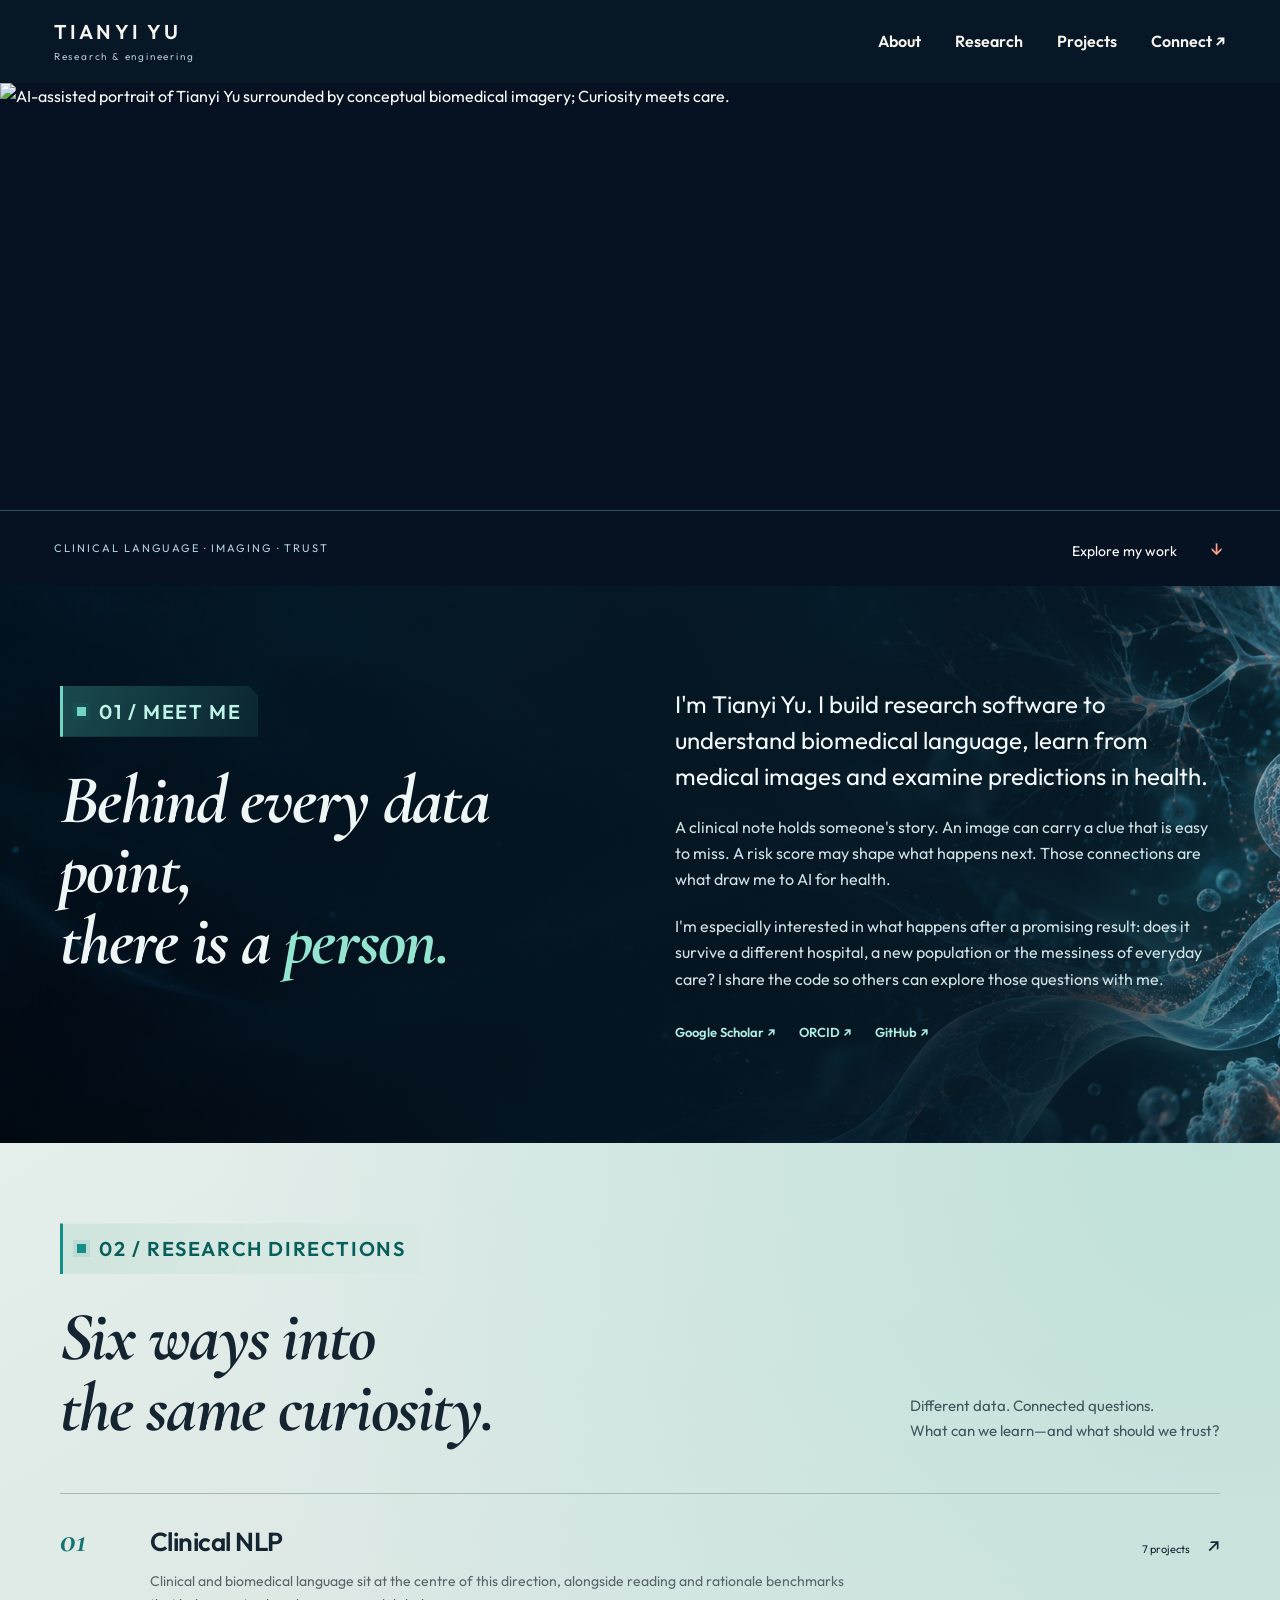
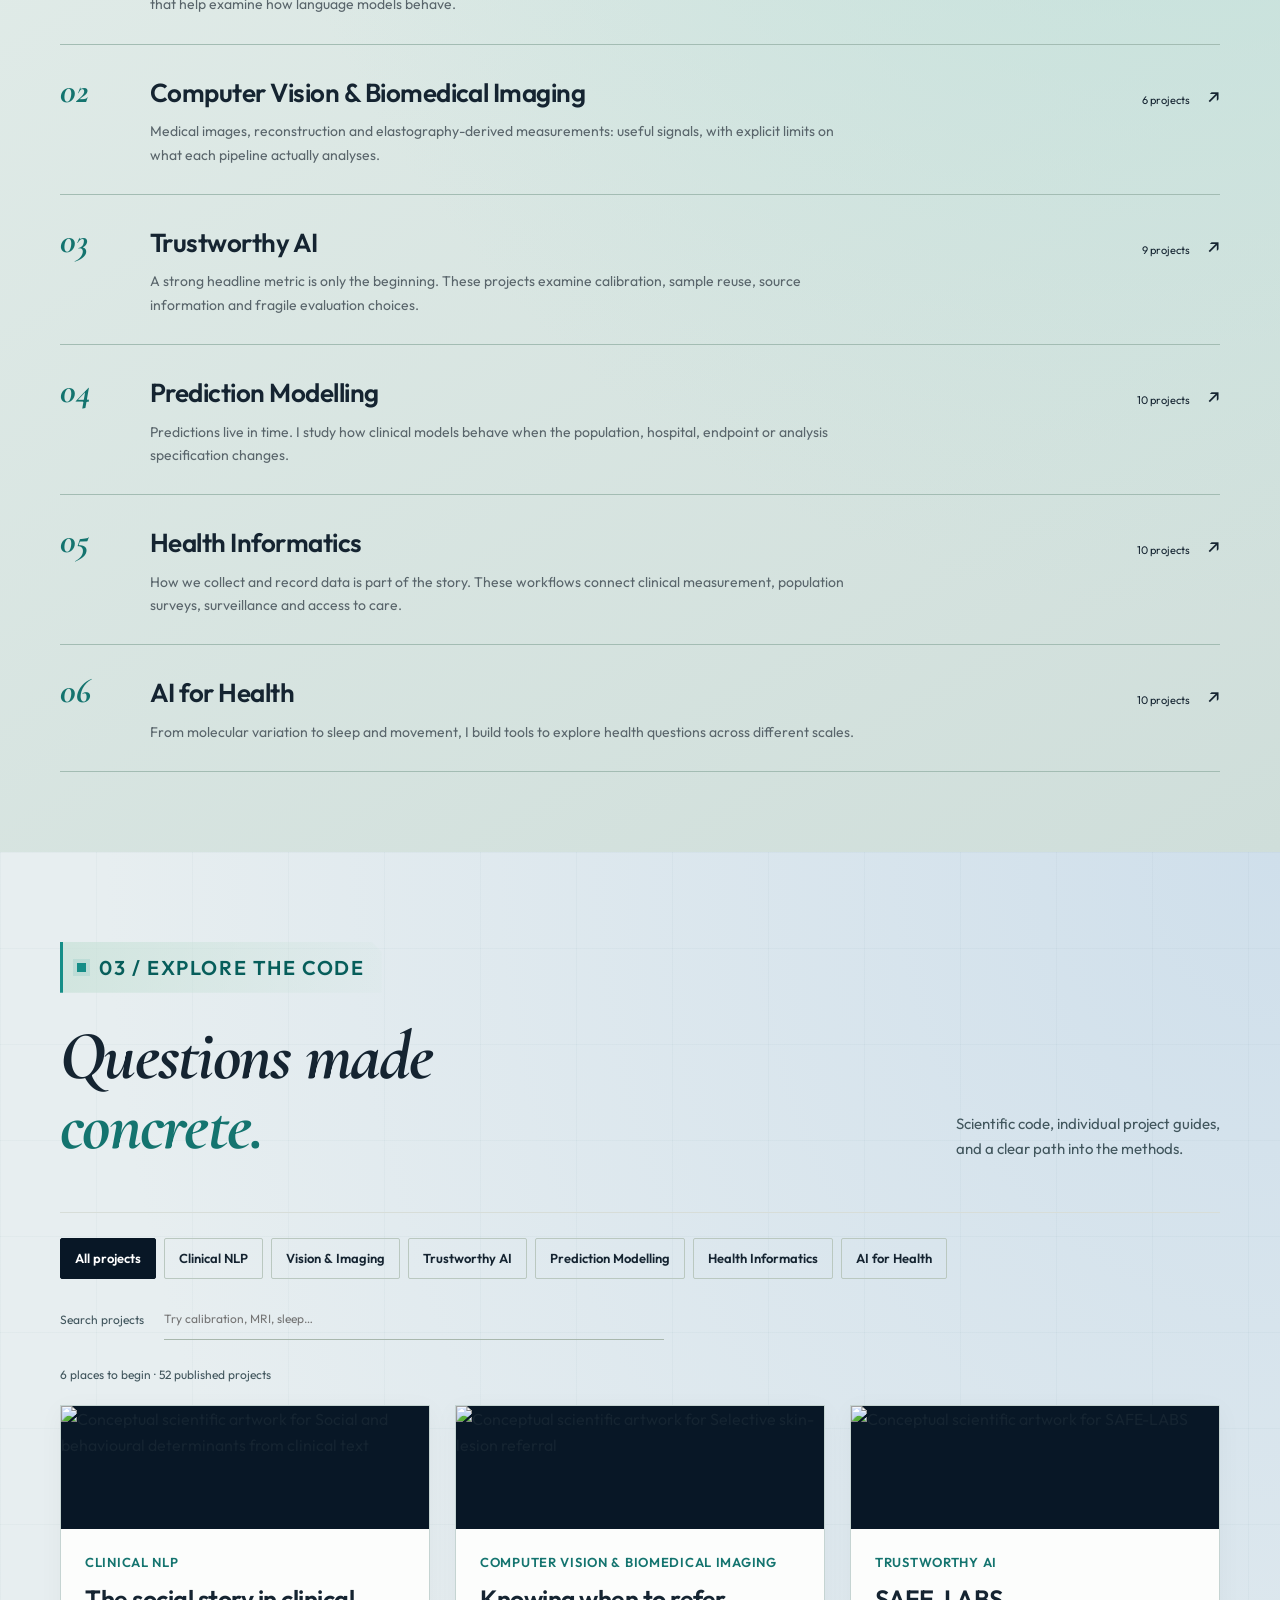
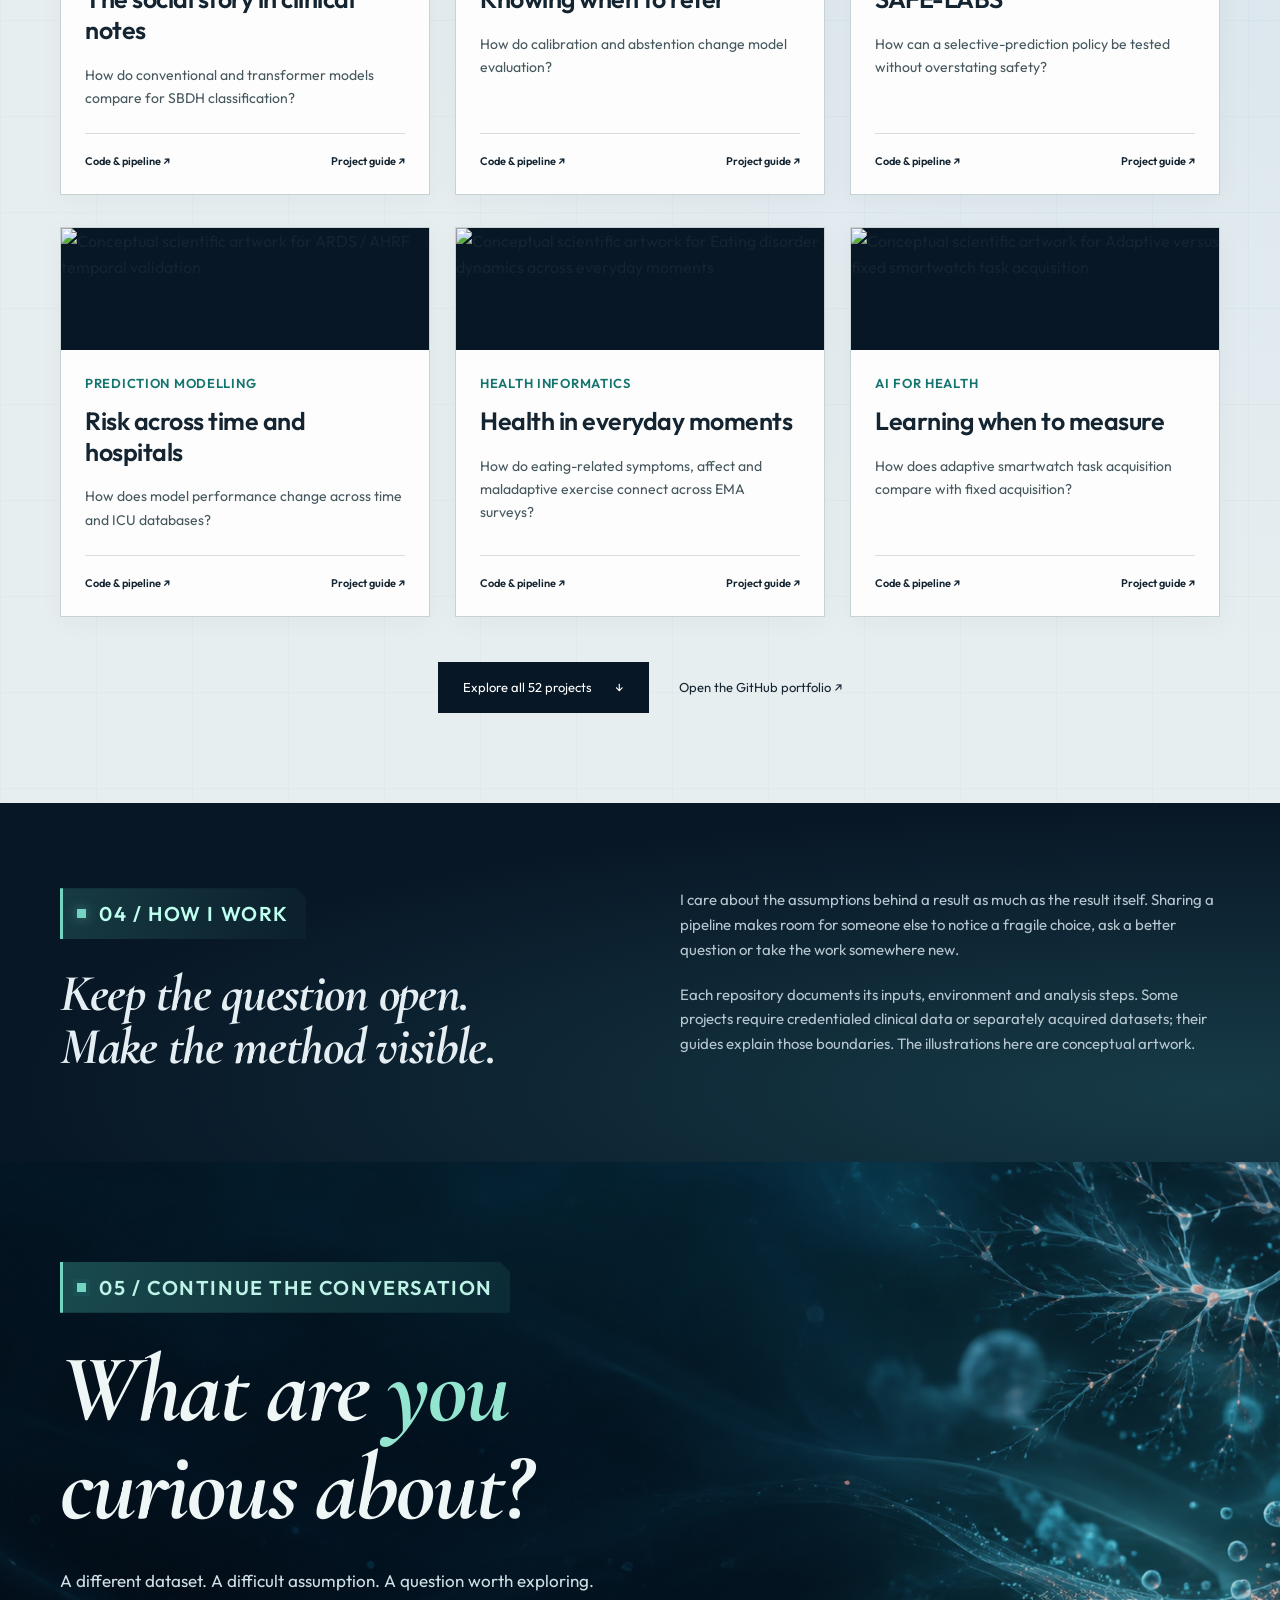
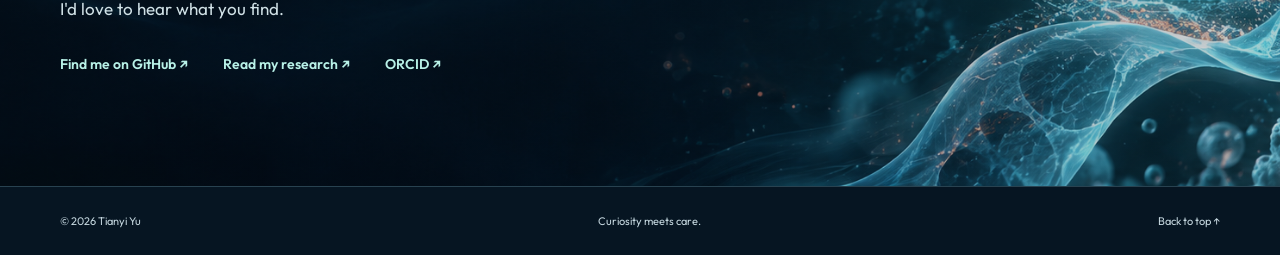
==== commit 422a04b6: "Connect related research across a more balanced portfolio" ====
--- a/index.html
+++ b/index.html
@@ -14,64 +14,64 @@
 <div class="direction-list"><a class="direction-row" href="#work" data-direction="Clinical NLP"><span class="direction-number">01</span><div><h3>Clinical NLP</h3><p>Clinical and biomedical language sit at the centre of this direction, alongside reading and rationale benchmarks that help examine how language models behave.</p></div><span class="direction-count">7 projects <span aria-hidden="true">↗</span></span></a>
 <a class="direction-row" href="#work" data-direction="Computer Vision &amp; Biomedical Imaging"><span class="direction-number">02</span><div><h3>Computer Vision &amp; Biomedical Imaging</h3><p>Medical images, reconstruction and elastography-derived measurements: useful signals, with explicit limits on what each pipeline actually analyses.</p></div><span class="direction-count">6 projects <span aria-hidden="true">↗</span></span></a>
 <a class="direction-row" href="#work" data-direction="Trustworthy AI"><span class="direction-number">03</span><div><h3>Trustworthy AI</h3><p>A strong headline metric is only the beginning. These projects examine calibration, sample reuse, source information and fragile evaluation choices.</p></div><span class="direction-count">9 projects <span aria-hidden="true">↗</span></span></a>
-<a class="direction-row" href="#work" data-direction="Prediction Modelling"><span class="direction-number">04</span><div><h3>Prediction Modelling</h3><p>Predictions live in time. I study how clinical models behave when the population, hospital, endpoint or analysis specification changes.</p></div><span class="direction-count">11 projects <span aria-hidden="true">↗</span></span></a>
+<a class="direction-row" href="#work" data-direction="Prediction Modelling"><span class="direction-number">04</span><div><h3>Prediction Modelling</h3><p>Predictions live in time. I study how clinical models behave when the population, hospital, endpoint or analysis specification changes.</p></div><span class="direction-count">10 projects <span aria-hidden="true">↗</span></span></a>
 <a class="direction-row" href="#work" data-direction="Health Informatics"><span class="direction-number">05</span><div><h3>Health Informatics</h3><p>How we collect and record data is part of the story. These workflows connect clinical measurement, population surveys, surveillance and access to care.</p></div><span class="direction-count">10 projects <span aria-hidden="true">↗</span></span></a>
-<a class="direction-row" href="#work" data-direction="AI for Health"><span class="direction-number">06</span><div><h3>AI for Health</h3><p>From molecular variation to sleep and movement, I build tools to explore health questions across different scales.</p></div><span class="direction-count">9 projects <span aria-hidden="true">↗</span></span></a></div></div></section>
+<a class="direction-row" href="#work" data-direction="AI for Health"><span class="direction-number">06</span><div><h3>AI for Health</h3><p>From molecular variation to sleep and movement, I build tools to explore health questions across different scales.</p></div><span class="direction-count">10 projects <span aria-hidden="true">↗</span></span></a></div></div></section>
 <section id="work" class="work wrap"><div class="section-head"><div><p class="eyebrow">03 / EXPLORE THE CODE</p><h2>Questions made<br><em>concrete.</em></h2></div><p>Scientific code, individual project guides,<br>and a clear path into the methods.</p></div>
 <div class="controls"><div class="filters" role="group" aria-label="Filter projects by research direction"><button type="button" class="active" aria-pressed="true" data-filter="All">All projects</button><button type="button" aria-pressed="false" data-filter="Clinical NLP">Clinical NLP</button><button type="button" aria-pressed="false" data-filter="Computer Vision &amp; Biomedical Imaging">Vision &amp; Imaging</button><button type="button" aria-pressed="false" data-filter="Trustworthy AI">Trustworthy AI</button><button type="button" aria-pressed="false" data-filter="Prediction Modelling">Prediction Modelling</button><button type="button" aria-pressed="false" data-filter="Health Informatics">Health Informatics</button><button type="button" aria-pressed="false" data-filter="AI for Health">AI for Health</button></div><label class="search">Search projects<input type="search" id="search" placeholder="Try calibration, MRI, sleep…" autocomplete="off"></label></div>
 <p id="results-status" class="results-status" aria-live="polite">52 published projects</p>
-<div class="project-grid"><article class="project" data-area="Clinical NLP" data-search="social and behavioural determinants from clinical text mimic_sbdh how do conventional and transformer models compare for sbdh classification? clinical nlp  "><a class="project-image-link" href="https://github.com/terry0809000/MIMIC_SBDH" aria-label="Explore Social and behavioural determinants from clinical text"><img src="https://raw.githubusercontent.com/terry0809000/MIMIC_SBDH/main/assets/project-cover.png" alt="Conceptual scientific artwork for Social and behavioural determinants from clinical text" loading="lazy" width="900" height="300"></a><div class="project-body"><p class="project-area">Clinical NLP</p><h3><a href="https://github.com/terry0809000/MIMIC_SBDH">The social story in clinical notes</a></h3><p>How do conventional and transformer models compare for SBDH classification?</p><div class="project-links"><a href="https://github.com/terry0809000/MIMIC_SBDH">Code &amp; pipeline ↗</a><a href="https://github.com/terry0809000/research-portfolio/blob/main/pipelines/MIMIC_SBDH.md">Project guide ↗</a></div></div></article>
-<article class="project" data-area="Computer Vision &amp; Biomedical Imaging" data-search="selective skin-lesion referral ham10000-trustworthy-skin-ai how do calibration and abstention change model evaluation? computer vision &amp; biomedical imaging  "><a class="project-image-link" href="https://github.com/terry0809000/ham10000-trustworthy-skin-ai" aria-label="Explore Selective skin-lesion referral"><img src="https://raw.githubusercontent.com/terry0809000/ham10000-trustworthy-skin-ai/main/assets/project-cover.png" alt="Conceptual scientific artwork for Selective skin-lesion referral" loading="lazy" width="900" height="300"></a><div class="project-body"><p class="project-area">Computer Vision &amp; Biomedical Imaging</p><h3><a href="https://github.com/terry0809000/ham10000-trustworthy-skin-ai">Knowing when to refer</a></h3><p>How do calibration and abstention change model evaluation?</p><div class="project-links"><a href="https://github.com/terry0809000/ham10000-trustworthy-skin-ai">Code &amp; pipeline ↗</a><a href="https://github.com/terry0809000/research-portfolio/blob/main/pipelines/ham10000-trustworthy-skin-ai.md">Project guide ↗</a></div></div></article>
-<article class="project" data-area="Trustworthy AI" data-search="safe-labs safelabs-icu-lab-deferral how can a selective-prediction policy be tested without overstating safety? trustworthy ai  "><a class="project-image-link" href="https://github.com/terry0809000/safelabs-icu-lab-deferral" aria-label="Explore SAFE-LABS"><img src="https://raw.githubusercontent.com/terry0809000/safelabs-icu-lab-deferral/main/assets/project-cover.png" alt="Conceptual scientific artwork for SAFE-LABS" loading="lazy" width="900" height="300"></a><div class="project-body"><p class="project-area">Trustworthy AI</p><h3><a href="https://github.com/terry0809000/safelabs-icu-lab-deferral">SAFE-LABS</a></h3><p>How can a selective-prediction policy be tested without overstating safety?</p><div class="project-links"><a href="https://github.com/terry0809000/safelabs-icu-lab-deferral">Code &amp; pipeline ↗</a><a href="https://github.com/terry0809000/research-portfolio/blob/main/pipelines/safelabs-icu-lab-deferral.md">Project guide ↗</a></div></div></article>
-<article class="project" data-area="Prediction Modelling" data-search="ards / ahrf temporal validation ards-ahrf-ehr-temporal-validation how does model performance change across time and icu databases? prediction modelling  "><a class="project-image-link" href="https://github.com/terry0809000/ards-ahrf-ehr-temporal-validation" aria-label="Explore ARDS / AHRF temporal validation"><img src="https://raw.githubusercontent.com/terry0809000/ards-ahrf-ehr-temporal-validation/main/assets/project-cover.png" alt="Conceptual scientific artwork for ARDS / AHRF temporal validation" loading="lazy" width="900" height="300"></a><div class="project-body"><p class="project-area">Prediction Modelling</p><h3><a href="https://github.com/terry0809000/ards-ahrf-ehr-temporal-validation">Risk across time and hospitals</a></h3><p>How does model performance change across time and ICU databases?</p><div class="project-links"><a href="https://github.com/terry0809000/ards-ahrf-ehr-temporal-validation">Code &amp; pipeline ↗</a><a href="https://github.com/terry0809000/research-portfolio/blob/main/pipelines/ards-ahrf-ehr-temporal-validation.md">Project guide ↗</a></div></div></article>
-<article class="project" data-area="Health Informatics" data-search="eating disorder dynamics across everyday moments eatingdisordermlvar how do eating-related symptoms, affect and maladaptive exercise connect across ema surveys? health informatics  "><a class="project-image-link" href="https://github.com/terry0809000/eatingdisordermlvar" aria-label="Explore Eating disorder dynamics across everyday moments"><img src="https://raw.githubusercontent.com/terry0809000/eatingdisordermlvar/main/assets/project-cover.png" alt="Conceptual scientific artwork for Eating disorder dynamics across everyday moments" loading="lazy" width="900" height="300"></a><div class="project-body"><p class="project-area">Health Informatics</p><h3><a href="https://github.com/terry0809000/eatingdisordermlvar">Health in everyday moments</a></h3><p>How do eating-related symptoms, affect and maladaptive exercise connect across EMA surveys?</p><div class="project-links"><a href="https://github.com/terry0809000/eatingdisordermlvar">Code &amp; pipeline ↗</a><a href="https://github.com/terry0809000/research-portfolio/blob/main/pipelines/eatingdisordermlvar.md">Project guide ↗</a></div></div></article>
-<article class="project" data-area="AI for Health" data-search="adaptive versus fixed smartwatch task acquisition pads-adaptive-acquisition how does adaptive smartwatch task acquisition compare with fixed acquisition? ai for health  "><a class="project-image-link" href="https://github.com/terry0809000/pads-adaptive-acquisition" aria-label="Explore Adaptive versus fixed smartwatch task acquisition"><img src="https://raw.githubusercontent.com/terry0809000/pads-adaptive-acquisition/main/assets/project-cover.png" alt="Conceptual scientific artwork for Adaptive versus fixed smartwatch task acquisition" loading="lazy" width="900" height="300"></a><div class="project-body"><p class="project-area">AI for Health</p><h3><a href="https://github.com/terry0809000/pads-adaptive-acquisition">Learning when to measure</a></h3><p>How does adaptive smartwatch task acquisition compare with fixed acquisition?</p><div class="project-links"><a href="https://github.com/terry0809000/pads-adaptive-acquisition">Code &amp; pipeline ↗</a><a href="https://github.com/terry0809000/research-portfolio/blob/main/pipelines/pads-adaptive-acquisition.md">Project guide ↗</a></div></div></article>
+<div class="project-grid"><article class="project" data-area="Clinical NLP" data-search="social and behavioural determinants from clinical text mimic_sbdh how do conventional and transformer models compare for sbdh classification? clinical nlp "><a class="project-image-link" href="https://github.com/terry0809000/MIMIC_SBDH" aria-label="Explore Social and behavioural determinants from clinical text"><img src="https://raw.githubusercontent.com/terry0809000/MIMIC_SBDH/main/assets/project-cover.png" alt="Conceptual scientific artwork for Social and behavioural determinants from clinical text" loading="lazy" width="900" height="300"></a><div class="project-body"><p class="project-area">Clinical NLP</p><h3><a href="https://github.com/terry0809000/MIMIC_SBDH">The social story in clinical notes</a></h3><p>How do conventional and transformer models compare for SBDH classification?</p><div class="project-links"><a href="https://github.com/terry0809000/MIMIC_SBDH">Code &amp; pipeline ↗</a><a href="https://github.com/terry0809000/research-portfolio/blob/main/pipelines/MIMIC_SBDH.md">Project guide ↗</a></div></div></article>
+<article class="project" data-area="Computer Vision &amp; Biomedical Imaging" data-search="selective skin-lesion referral ham10000-trustworthy-skin-ai how do calibration and abstention change model evaluation? computer vision &amp; biomedical imaging "><a class="project-image-link" href="https://github.com/terry0809000/ham10000-trustworthy-skin-ai" aria-label="Explore Selective skin-lesion referral"><img src="https://raw.githubusercontent.com/terry0809000/ham10000-trustworthy-skin-ai/main/assets/project-cover.png" alt="Conceptual scientific artwork for Selective skin-lesion referral" loading="lazy" width="900" height="300"></a><div class="project-body"><p class="project-area">Computer Vision &amp; Biomedical Imaging</p><h3><a href="https://github.com/terry0809000/ham10000-trustworthy-skin-ai">Knowing when to refer</a></h3><p>How do calibration and abstention change model evaluation?</p><div class="project-links"><a href="https://github.com/terry0809000/ham10000-trustworthy-skin-ai">Code &amp; pipeline ↗</a><a href="https://github.com/terry0809000/research-portfolio/blob/main/pipelines/ham10000-trustworthy-skin-ai.md">Project guide ↗</a></div></div></article>
+<article class="project" data-area="Trustworthy AI" data-search="safe-labs safelabs-icu-lab-deferral how can a selective-prediction policy be tested without overstating safety? trustworthy ai "><a class="project-image-link" href="https://github.com/terry0809000/safelabs-icu-lab-deferral" aria-label="Explore SAFE-LABS"><img src="https://raw.githubusercontent.com/terry0809000/safelabs-icu-lab-deferral/main/assets/project-cover.png" alt="Conceptual scientific artwork for SAFE-LABS" loading="lazy" width="900" height="300"></a><div class="project-body"><p class="project-area">Trustworthy AI</p><h3><a href="https://github.com/terry0809000/safelabs-icu-lab-deferral">SAFE-LABS</a></h3><p>How can a selective-prediction policy be tested without overstating safety?</p><div class="project-links"><a href="https://github.com/terry0809000/safelabs-icu-lab-deferral">Code &amp; pipeline ↗</a><a href="https://github.com/terry0809000/research-portfolio/blob/main/pipelines/safelabs-icu-lab-deferral.md">Project guide ↗</a></div></div></article>
+<article class="project" data-area="Prediction Modelling" data-search="ards / ahrf temporal validation ards-ahrf-ehr-temporal-validation how does model performance change across time and icu databases? prediction modelling "><a class="project-image-link" href="https://github.com/terry0809000/ards-ahrf-ehr-temporal-validation" aria-label="Explore ARDS / AHRF temporal validation"><img src="https://raw.githubusercontent.com/terry0809000/ards-ahrf-ehr-temporal-validation/main/assets/project-cover.png" alt="Conceptual scientific artwork for ARDS / AHRF temporal validation" loading="lazy" width="900" height="300"></a><div class="project-body"><p class="project-area">Prediction Modelling</p><h3><a href="https://github.com/terry0809000/ards-ahrf-ehr-temporal-validation">Risk across time and hospitals</a></h3><p>How does model performance change across time and ICU databases?</p><div class="project-links"><a href="https://github.com/terry0809000/ards-ahrf-ehr-temporal-validation">Code &amp; pipeline ↗</a><a href="https://github.com/terry0809000/research-portfolio/blob/main/pipelines/ards-ahrf-ehr-temporal-validation.md">Project guide ↗</a></div></div></article>
+<article class="project" data-area="Health Informatics" data-search="eating disorder dynamics across everyday moments eatingdisordermlvar how do eating-related symptoms, affect and maladaptive exercise connect across ema surveys? health informatics "><a class="project-image-link" href="https://github.com/terry0809000/eatingdisordermlvar" aria-label="Explore Eating disorder dynamics across everyday moments"><img src="https://raw.githubusercontent.com/terry0809000/eatingdisordermlvar/main/assets/project-cover.png" alt="Conceptual scientific artwork for Eating disorder dynamics across everyday moments" loading="lazy" width="900" height="300"></a><div class="project-body"><p class="project-area">Health Informatics</p><h3><a href="https://github.com/terry0809000/eatingdisordermlvar">Health in everyday moments</a></h3><p>How do eating-related symptoms, affect and maladaptive exercise connect across EMA surveys?</p><div class="project-links"><a href="https://github.com/terry0809000/eatingdisordermlvar">Code &amp; pipeline ↗</a><a href="https://github.com/terry0809000/research-portfolio/blob/main/pipelines/eatingdisordermlvar.md">Project guide ↗</a></div></div></article>
+<article class="project" data-area="AI for Health" data-search="adaptive versus fixed smartwatch task acquisition pads-adaptive-acquisition how does adaptive smartwatch task acquisition compare with fixed acquisition? ai for health "><a class="project-image-link" href="https://github.com/terry0809000/pads-adaptive-acquisition" aria-label="Explore Adaptive versus fixed smartwatch task acquisition"><img src="https://raw.githubusercontent.com/terry0809000/pads-adaptive-acquisition/main/assets/project-cover.png" alt="Conceptual scientific artwork for Adaptive versus fixed smartwatch task acquisition" loading="lazy" width="900" height="300"></a><div class="project-body"><p class="project-area">AI for Health</p><h3><a href="https://github.com/terry0809000/pads-adaptive-acquisition">Learning when to measure</a></h3><p>How does adaptive smartwatch task acquisition compare with fixed acquisition?</p><div class="project-links"><a href="https://github.com/terry0809000/pads-adaptive-acquisition">Code &amp; pipeline ↗</a><a href="https://github.com/terry0809000/research-portfolio/blob/main/pipelines/pads-adaptive-acquisition.md">Project guide ↗</a></div></div></article>
 <article class="project" data-area="Clinical NLP" data-search="beyond macro-f1 beyond-macro-f1-pubmed-rct-public does better classification imply better calibration and perturbation consistency? clinical nlp trustworthy ai biomedical text classification and calibration"><a class="project-image-link" href="https://github.com/terry0809000/beyond-macro-f1-pubmed-rct-public" aria-label="Explore Beyond Macro-F1"><img src="https://raw.githubusercontent.com/terry0809000/beyond-macro-f1-pubmed-rct-public/main/assets/project-cover.png" alt="Conceptual scientific artwork for Beyond Macro-F1" loading="lazy" width="900" height="300"></a><div class="project-body"><p class="project-area">Clinical NLP · Trustworthy AI</p><h3><a href="https://github.com/terry0809000/beyond-macro-f1-pubmed-rct-public">Looking beyond Macro-F1</a></h3><p>Does better classification imply better calibration and perturbation consistency?</p><div class="project-links"><a href="https://github.com/terry0809000/beyond-macro-f1-pubmed-rct-public">Code &amp; pipeline ↗</a><a href="https://github.com/terry0809000/research-portfolio/blob/main/pipelines/beyond-macro-f1-pubmed-rct-public.md">Project guide ↗</a></div></div></article>
-<article class="project" data-area="AI for Health" data-search="trace-fib trace-fib-pipeline how do normalization and study weighting affect cross-organ transfer? ai for health  "><a class="project-image-link" href="https://github.com/terry0809000/trace-fib-pipeline" aria-label="Explore TRACE-Fib"><img src="https://raw.githubusercontent.com/terry0809000/trace-fib-pipeline/main/assets/project-cover.png" alt="Conceptual scientific artwork for TRACE-Fib" loading="lazy" width="900" height="300"></a><div class="project-body"><p class="project-area">AI for Health</p><h3><a href="https://github.com/terry0809000/trace-fib-pipeline">TRACE-Fib</a></h3><p>How do normalization and study weighting affect cross-organ transfer?</p><div class="project-links"><a href="https://github.com/terry0809000/trace-fib-pipeline">Code &amp; pipeline ↗</a><a href="https://github.com/terry0809000/research-portfolio/blob/main/pipelines/trace-fib-pipeline.md">Project guide ↗</a></div></div></article>
+<article class="project" data-area="AI for Health" data-search="trace-fib trace-fib-pipeline how do normalization and study weighting affect cross-organ transfer? ai for health "><a class="project-image-link" href="https://github.com/terry0809000/trace-fib-pipeline" aria-label="Explore TRACE-Fib"><img src="https://raw.githubusercontent.com/terry0809000/trace-fib-pipeline/main/assets/project-cover.png" alt="Conceptual scientific artwork for TRACE-Fib" loading="lazy" width="900" height="300"></a><div class="project-body"><p class="project-area">AI for Health</p><h3><a href="https://github.com/terry0809000/trace-fib-pipeline">TRACE-Fib</a></h3><p>How do normalization and study weighting affect cross-organ transfer?</p><div class="project-links"><a href="https://github.com/terry0809000/trace-fib-pipeline">Code &amp; pipeline ↗</a><a href="https://github.com/terry0809000/research-portfolio/blob/main/pipelines/trace-fib-pipeline.md">Project guide ↗</a></div></div></article>
 <article class="project" data-area="Clinical NLP" data-search="reading dynamics with zuco 2.0 zuco2-scientific-ml-pipeline can lexical and early-fixation features predict later processing load? clinical nlp ai for health reading, lexical features and eye tracking; not a clinical cohort"><a class="project-image-link" href="https://github.com/terry0809000/zuco2-scientific-ml-pipeline" aria-label="Explore Reading dynamics with ZuCo 2.0"><img src="https://raw.githubusercontent.com/terry0809000/zuco2-scientific-ml-pipeline/main/assets/project-cover.png" alt="Conceptual scientific artwork for Reading dynamics with ZuCo 2.0" loading="lazy" width="900" height="300"></a><div class="project-body"><p class="project-area">Clinical NLP · AI for Health</p><h3><a href="https://github.com/terry0809000/zuco2-scientific-ml-pipeline">Reading dynamics with ZuCo 2.0</a></h3><p>Can lexical and early-fixation features predict later processing load?</p><div class="project-links"><a href="https://github.com/terry0809000/zuco2-scientific-ml-pipeline">Code &amp; pipeline ↗</a><a href="https://github.com/terry0809000/research-portfolio/blob/main/pipelines/zuco2-scientific-ml-pipeline.md">Project guide ↗</a></div></div></article>
 <article class="project" data-area="Health Informatics" data-search="respiratory surveillance bmc-dm-prediction-one-week can aggregate surveillance signals anticipate next-week escalation? health informatics ai for health public-health surveillance and rolling forecasts"><a class="project-image-link" href="https://github.com/terry0809000/bmc-dm-prediction-one-week" aria-label="Explore Respiratory surveillance"><img src="https://raw.githubusercontent.com/terry0809000/bmc-dm-prediction-one-week/main/assets/project-cover.png" alt="Conceptual scientific artwork for Respiratory surveillance" loading="lazy" width="900" height="300"></a><div class="project-body"><p class="project-area">Health Informatics · AI for Health</p><h3><a href="https://github.com/terry0809000/bmc-dm-prediction-one-week">Respiratory surveillance</a></h3><p>Can aggregate surveillance signals anticipate next-week escalation?</p><div class="project-links"><a href="https://github.com/terry0809000/bmc-dm-prediction-one-week">Code &amp; pipeline ↗</a><a href="https://github.com/terry0809000/research-portfolio/blob/main/pipelines/bmc-dm-prediction-one-week.md">Project guide ↗</a></div></div></article>
-<article class="project" data-area="Prediction Modelling" data-search="temporal screening evaluation nhanes-temporal-diabetes-screening does model complexity improve probability estimation under temporal shift? prediction modelling  "><a class="project-image-link" href="https://github.com/terry0809000/nhanes-temporal-diabetes-screening" aria-label="Explore Temporal screening evaluation"><img src="https://raw.githubusercontent.com/terry0809000/nhanes-temporal-diabetes-screening/main/assets/project-cover.png" alt="Conceptual scientific artwork for Temporal screening evaluation" loading="lazy" width="900" height="300"></a><div class="project-body"><p class="project-area">Prediction Modelling</p><h3><a href="https://github.com/terry0809000/nhanes-temporal-diabetes-screening">Temporal screening evaluation</a></h3><p>Does model complexity improve probability estimation under temporal shift?</p><div class="project-links"><a href="https://github.com/terry0809000/nhanes-temporal-diabetes-screening">Code &amp; pipeline ↗</a><a href="https://github.com/terry0809000/research-portfolio/blob/main/pipelines/nhanes-temporal-diabetes-screening.md">Project guide ↗</a></div></div></article>
-<article class="project" data-area="Prediction Modelling" data-search="extubation transportability copd-asthma-extubation-transportability how does endpoint construction affect cross-database transport? prediction modelling  "><a class="project-image-link" href="https://github.com/terry0809000/copd-asthma-extubation-transportability" aria-label="Explore Extubation transportability"><img src="https://raw.githubusercontent.com/terry0809000/copd-asthma-extubation-transportability/main/assets/project-cover.png" alt="Conceptual scientific artwork for Extubation transportability" loading="lazy" width="900" height="300"></a><div class="project-body"><p class="project-area">Prediction Modelling</p><h3><a href="https://github.com/terry0809000/copd-asthma-extubation-transportability">Extubation transportability</a></h3><p>How does endpoint construction affect cross-database transport?</p><div class="project-links"><a href="https://github.com/terry0809000/copd-asthma-extubation-transportability">Code &amp; pipeline ↗</a><a href="https://github.com/terry0809000/research-portfolio/blob/main/pipelines/copd-asthma-extubation-transportability.md">Project guide ↗</a></div></div></article>
-<article class="project" data-area="Prediction Modelling" data-search="dynamic aki prediction aki-dynamic-prediction-deployment-gated how do temporal renal models behave under external transport? prediction modelling  "><a class="project-image-link" href="https://github.com/terry0809000/aki-dynamic-prediction-deployment-gated" aria-label="Explore Dynamic AKI prediction"><img src="https://raw.githubusercontent.com/terry0809000/aki-dynamic-prediction-deployment-gated/main/assets/project-cover.png" alt="Conceptual scientific artwork for Dynamic AKI prediction" loading="lazy" width="900" height="300"></a><div class="project-body"><p class="project-area">Prediction Modelling</p><h3><a href="https://github.com/terry0809000/aki-dynamic-prediction-deployment-gated">Dynamic AKI prediction</a></h3><p>How do temporal renal models behave under external transport?</p><div class="project-links"><a href="https://github.com/terry0809000/aki-dynamic-prediction-deployment-gated">Code &amp; pipeline ↗</a><a href="https://github.com/terry0809000/research-portfolio/blob/main/pipelines/aki-dynamic-prediction-deployment-gated.md">Project guide ↗</a></div></div></article>
-<article class="project" data-area="Clinical NLP" data-search="cross-corpus abstract classification biomedical-abstract-sentence-classification how do lightweight sentence classifiers transfer between corpora? clinical nlp  "><a class="project-image-link" href="https://github.com/terry0809000/biomedical-abstract-sentence-classification" aria-label="Explore Cross-corpus abstract classification"><img src="https://raw.githubusercontent.com/terry0809000/biomedical-abstract-sentence-classification/main/assets/project-cover.png" alt="Conceptual scientific artwork for Cross-corpus abstract classification" loading="lazy" width="900" height="300"></a><div class="project-body"><p class="project-area">Clinical NLP</p><h3><a href="https://github.com/terry0809000/biomedical-abstract-sentence-classification">Cross-corpus abstract classification</a></h3><p>How do lightweight sentence classifiers transfer between corpora?</p><div class="project-links"><a href="https://github.com/terry0809000/biomedical-abstract-sentence-classification">Code &amp; pipeline ↗</a><a href="https://github.com/terry0809000/research-portfolio/blob/main/pipelines/biomedical-abstract-sentence-classification.md">Project guide ↗</a></div></div></article>
-<article class="project" data-area="AI for Health" data-search="sleep-edf staging sleepingedf how do local context, channel choice and smoothing affect sleep staging? ai for health  "><a class="project-image-link" href="https://github.com/terry0809000/sleepingedf" aria-label="Explore Sleep-EDF staging"><img src="https://raw.githubusercontent.com/terry0809000/sleepingedf/main/assets/project-cover.png" alt="Conceptual scientific artwork for Sleep-EDF staging" loading="lazy" width="900" height="300"></a><div class="project-body"><p class="project-area">AI for Health</p><h3><a href="https://github.com/terry0809000/sleepingedf">Sleep-EDF staging</a></h3><p>How do local context, channel choice and smoothing affect sleep staging?</p><div class="project-links"><a href="https://github.com/terry0809000/sleepingedf">Code &amp; pipeline ↗</a><a href="https://github.com/terry0809000/research-portfolio/blob/main/pipelines/sleepingedf.md">Project guide ↗</a></div></div></article>
+<article class="project" data-area="Prediction Modelling" data-search="temporal screening evaluation nhanes-temporal-diabetes-screening does model complexity improve probability estimation under temporal shift? prediction modelling "><a class="project-image-link" href="https://github.com/terry0809000/nhanes-temporal-diabetes-screening" aria-label="Explore Temporal screening evaluation"><img src="https://raw.githubusercontent.com/terry0809000/nhanes-temporal-diabetes-screening/main/assets/project-cover.png" alt="Conceptual scientific artwork for Temporal screening evaluation" loading="lazy" width="900" height="300"></a><div class="project-body"><p class="project-area">Prediction Modelling</p><h3><a href="https://github.com/terry0809000/nhanes-temporal-diabetes-screening">Temporal screening evaluation</a></h3><p>Does model complexity improve probability estimation under temporal shift?</p><div class="project-links"><a href="https://github.com/terry0809000/nhanes-temporal-diabetes-screening">Code &amp; pipeline ↗</a><a href="https://github.com/terry0809000/research-portfolio/blob/main/pipelines/nhanes-temporal-diabetes-screening.md">Project guide ↗</a></div></div></article>
+<article class="project" data-area="Prediction Modelling" data-search="extubation transportability copd-asthma-extubation-transportability how does endpoint construction affect cross-database transport? prediction modelling "><a class="project-image-link" href="https://github.com/terry0809000/copd-asthma-extubation-transportability" aria-label="Explore Extubation transportability"><img src="https://raw.githubusercontent.com/terry0809000/copd-asthma-extubation-transportability/main/assets/project-cover.png" alt="Conceptual scientific artwork for Extubation transportability" loading="lazy" width="900" height="300"></a><div class="project-body"><p class="project-area">Prediction Modelling</p><h3><a href="https://github.com/terry0809000/copd-asthma-extubation-transportability">Extubation transportability</a></h3><p>How does endpoint construction affect cross-database transport?</p><div class="project-links"><a href="https://github.com/terry0809000/copd-asthma-extubation-transportability">Code &amp; pipeline ↗</a><a href="https://github.com/terry0809000/research-portfolio/blob/main/pipelines/copd-asthma-extubation-transportability.md">Project guide ↗</a></div></div></article>
+<article class="project" data-area="Prediction Modelling" data-search="dynamic aki prediction aki-dynamic-prediction-deployment-gated how do temporal renal models behave under external transport? prediction modelling "><a class="project-image-link" href="https://github.com/terry0809000/aki-dynamic-prediction-deployment-gated" aria-label="Explore Dynamic AKI prediction"><img src="https://raw.githubusercontent.com/terry0809000/aki-dynamic-prediction-deployment-gated/main/assets/project-cover.png" alt="Conceptual scientific artwork for Dynamic AKI prediction" loading="lazy" width="900" height="300"></a><div class="project-body"><p class="project-area">Prediction Modelling</p><h3><a href="https://github.com/terry0809000/aki-dynamic-prediction-deployment-gated">Dynamic AKI prediction</a></h3><p>How do temporal renal models behave under external transport?</p><div class="project-links"><a href="https://github.com/terry0809000/aki-dynamic-prediction-deployment-gated">Code &amp; pipeline ↗</a><a href="https://github.com/terry0809000/research-portfolio/blob/main/pipelines/aki-dynamic-prediction-deployment-gated.md">Project guide ↗</a></div></div></article>
+<article class="project" data-area="Clinical NLP" data-search="cross-corpus abstract classification biomedical-abstract-sentence-classification how do lightweight sentence classifiers transfer between corpora? clinical nlp "><a class="project-image-link" href="https://github.com/terry0809000/biomedical-abstract-sentence-classification" aria-label="Explore Cross-corpus abstract classification"><img src="https://raw.githubusercontent.com/terry0809000/biomedical-abstract-sentence-classification/main/assets/project-cover.png" alt="Conceptual scientific artwork for Cross-corpus abstract classification" loading="lazy" width="900" height="300"></a><div class="project-body"><p class="project-area">Clinical NLP</p><h3><a href="https://github.com/terry0809000/biomedical-abstract-sentence-classification">Cross-corpus abstract classification</a></h3><p>How do lightweight sentence classifiers transfer between corpora?</p><div class="project-links"><a href="https://github.com/terry0809000/biomedical-abstract-sentence-classification">Code &amp; pipeline ↗</a><a href="https://github.com/terry0809000/research-portfolio/blob/main/pipelines/biomedical-abstract-sentence-classification.md">Project guide ↗</a></div></div></article>
+<article class="project" data-area="AI for Health" data-search="sleep-edf staging sleepingedf how do local context, channel choice and smoothing affect sleep staging? ai for health "><a class="project-image-link" href="https://github.com/terry0809000/sleepingedf" aria-label="Explore Sleep-EDF staging"><img src="https://raw.githubusercontent.com/terry0809000/sleepingedf/main/assets/project-cover.png" alt="Conceptual scientific artwork for Sleep-EDF staging" loading="lazy" width="900" height="300"></a><div class="project-body"><p class="project-area">AI for Health</p><h3><a href="https://github.com/terry0809000/sleepingedf">Sleep-EDF staging</a></h3><p>How do local context, channel choice and smoothing affect sleep staging?</p><div class="project-links"><a href="https://github.com/terry0809000/sleepingedf">Code &amp; pipeline ↗</a><a href="https://github.com/terry0809000/research-portfolio/blob/main/pipelines/sleepingedf.md">Project guide ↗</a></div></div></article>
 <article class="project" data-area="Clinical NLP" data-search="rationale reliability audit hatespeechcheck do supporting rationales remain faithful and robust? clinical nlp trustworthy ai general nlp rationale benchmark; not clinical text"><a class="project-image-link" href="https://github.com/terry0809000/hatespeechcheck" aria-label="Explore Rationale reliability audit"><img src="https://raw.githubusercontent.com/terry0809000/hatespeechcheck/main/assets/project-cover.png" alt="Conceptual scientific artwork for Rationale reliability audit" loading="lazy" width="900" height="300"></a><div class="project-body"><p class="project-area">Clinical NLP · Trustworthy AI</p><h3><a href="https://github.com/terry0809000/hatespeechcheck">Rationale reliability audit</a></h3><p>Do supporting rationales remain faithful and robust?</p><div class="project-links"><a href="https://github.com/terry0809000/hatespeechcheck">Code &amp; pipeline ↗</a><a href="https://github.com/terry0809000/research-portfolio/blob/main/pipelines/hatespeechcheck.md">Project guide ↗</a></div></div></article>
-<article class="project" data-area="Health Informatics" data-search="healthcare access and glucose-testing gaps brfss-glucose-testing-access how do healthcare access and glucose-testing gaps vary in public-use survey data? health informatics  "><a class="project-image-link" href="https://github.com/terry0809000/brfss-glucose-testing-access" aria-label="Explore Healthcare access and glucose-testing gaps"><img src="https://raw.githubusercontent.com/terry0809000/brfss-glucose-testing-access/main/assets/project-cover.png" alt="Conceptual scientific artwork for Healthcare access and glucose-testing gaps" loading="lazy" width="900" height="300"></a><div class="project-body"><p class="project-area">Health Informatics</p><h3><a href="https://github.com/terry0809000/brfss-glucose-testing-access">Healthcare access and glucose-testing gaps</a></h3><p>How do healthcare access and glucose-testing gaps vary in public-use survey data?</p><div class="project-links"><a href="https://github.com/terry0809000/brfss-glucose-testing-access">Code &amp; pipeline ↗</a><a href="https://github.com/terry0809000/research-portfolio/blob/main/pipelines/brfss-glucose-testing-access.md">Project guide ↗</a></div></div></article>
-<article class="project" data-area="AI for Health" data-search="preprocessing sensitivity of glomerular bex3 prioritisation dkd-bex3-preprocessing how sensitive is glomerular bex3 prioritisation to preprocessing choices? ai for health  "><a class="project-image-link" href="https://github.com/terry0809000/dkd-bex3-preprocessing" aria-label="Explore Preprocessing sensitivity of glomerular BEX3 prioritisation"><img src="https://raw.githubusercontent.com/terry0809000/dkd-bex3-preprocessing/main/assets/project-cover.png" alt="Conceptual scientific artwork for Preprocessing sensitivity of glomerular BEX3 prioritisation" loading="lazy" width="900" height="300"></a><div class="project-body"><p class="project-area">AI for Health</p><h3><a href="https://github.com/terry0809000/dkd-bex3-preprocessing">Preprocessing sensitivity of glomerular BEX3 prioritisation</a></h3><p>How sensitive is glomerular BEX3 prioritisation to preprocessing choices?</p><div class="project-links"><a href="https://github.com/terry0809000/dkd-bex3-preprocessing">Code &amp; pipeline ↗</a><a href="https://github.com/terry0809000/research-portfolio/blob/main/pipelines/dkd-bex3-preprocessing.md">Project guide ↗</a></div></div></article>
+<article class="project" data-area="Health Informatics" data-search="healthcare access and glucose-testing gaps brfss-glucose-testing-access how do healthcare access and glucose-testing gaps vary in public-use survey data? health informatics "><a class="project-image-link" href="https://github.com/terry0809000/brfss-glucose-testing-access" aria-label="Explore Healthcare access and glucose-testing gaps"><img src="https://raw.githubusercontent.com/terry0809000/brfss-glucose-testing-access/main/assets/project-cover.png" alt="Conceptual scientific artwork for Healthcare access and glucose-testing gaps" loading="lazy" width="900" height="300"></a><div class="project-body"><p class="project-area">Health Informatics</p><h3><a href="https://github.com/terry0809000/brfss-glucose-testing-access">Healthcare access and glucose-testing gaps</a></h3><p>How do healthcare access and glucose-testing gaps vary in public-use survey data?</p><div class="project-links"><a href="https://github.com/terry0809000/brfss-glucose-testing-access">Code &amp; pipeline ↗</a><a href="https://github.com/terry0809000/research-portfolio/blob/main/pipelines/brfss-glucose-testing-access.md">Project guide ↗</a></div></div></article>
+<article class="project" data-area="AI for Health" data-search="preprocessing sensitivity of glomerular bex3 prioritisation dkd-bex3-preprocessing how sensitive is glomerular bex3 prioritisation to preprocessing choices? ai for health "><a class="project-image-link" href="https://github.com/terry0809000/dkd-bex3-preprocessing" aria-label="Explore Preprocessing sensitivity of glomerular BEX3 prioritisation"><img src="https://raw.githubusercontent.com/terry0809000/dkd-bex3-preprocessing/main/assets/project-cover.png" alt="Conceptual scientific artwork for Preprocessing sensitivity of glomerular BEX3 prioritisation" loading="lazy" width="900" height="300"></a><div class="project-body"><p class="project-area">AI for Health</p><h3><a href="https://github.com/terry0809000/dkd-bex3-preprocessing">Preprocessing sensitivity of glomerular BEX3 prioritisation</a></h3><p>How sensitive is glomerular BEX3 prioritisation to preprocessing choices?</p><div class="project-links"><a href="https://github.com/terry0809000/dkd-bex3-preprocessing">Code &amp; pipeline ↗</a><a href="https://github.com/terry0809000/research-portfolio/blob/main/pipelines/dkd-bex3-preprocessing.md">Project guide ↗</a></div></div></article>
 <article class="project" data-area="Computer Vision &amp; Biomedical Imaging" data-search="temporal liver elastography triage liver-elastography-temporal-triage how do temporal evaluation and sensitivity targets affect liver elastography triage? computer vision &amp; biomedical imaging prediction modelling elastography-derived triage; tabular measurements, not raw-image learning"><a class="project-image-link" href="https://github.com/terry0809000/liver-elastography-temporal-triage" aria-label="Explore Temporal liver elastography triage"><img src="https://raw.githubusercontent.com/terry0809000/liver-elastography-temporal-triage/main/assets/project-cover.png" alt="Conceptual scientific artwork for Temporal liver elastography triage" loading="lazy" width="900" height="300"></a><div class="project-body"><p class="project-area">Computer Vision &amp; Biomedical Imaging · Prediction Modelling</p><h3><a href="https://github.com/terry0809000/liver-elastography-temporal-triage">Temporal liver elastography triage</a></h3><p>How do temporal evaluation and sensitivity targets affect liver elastography triage?</p><div class="project-links"><a href="https://github.com/terry0809000/liver-elastography-temporal-triage">Code &amp; pipeline ↗</a><a href="https://github.com/terry0809000/research-portfolio/blob/main/pipelines/liver-elastography-temporal-triage.md">Project guide ↗</a></div></div></article>
-<article class="project" data-area="Clinical NLP" data-search="clinical trial inference: reference and answer-mapping sensitivity clinical-trial-inference-joint-audit how do reference choices and answer mapping affect clinical-trial inference? clinical nlp  "><a class="project-image-link" href="https://github.com/terry0809000/clinical-trial-inference-joint-audit" aria-label="Explore Clinical trial inference: reference and answer-mapping sensitivity"><img src="https://raw.githubusercontent.com/terry0809000/clinical-trial-inference-joint-audit/main/assets/project-cover.png" alt="Conceptual scientific artwork for Clinical trial inference: reference and answer-mapping sensitivity" loading="lazy" width="900" height="300"></a><div class="project-body"><p class="project-area">Clinical NLP</p><h3><a href="https://github.com/terry0809000/clinical-trial-inference-joint-audit">Clinical trial inference: reference and answer-mapping sensitivity</a></h3><p>How do reference choices and answer mapping affect clinical-trial inference?</p><div class="project-links"><a href="https://github.com/terry0809000/clinical-trial-inference-joint-audit">Code &amp; pipeline ↗</a><a href="https://github.com/terry0809000/research-portfolio/blob/main/pipelines/clinical-trial-inference-joint-audit.md">Project guide ↗</a></div></div></article>
-<article class="project" data-area="Clinical NLP" data-search="availability-aware source selection for clinical nlp availability-aware-clinical-nlp how does source availability affect clinical nlp evaluation? clinical nlp  "><a class="project-image-link" href="https://github.com/terry0809000/availability-aware-clinical-nlp" aria-label="Explore Availability-aware source selection for clinical NLP"><img src="https://raw.githubusercontent.com/terry0809000/availability-aware-clinical-nlp/main/assets/project-cover.png" alt="Conceptual scientific artwork for Availability-aware source selection for clinical NLP" loading="lazy" width="900" height="300"></a><div class="project-body"><p class="project-area">Clinical NLP</p><h3><a href="https://github.com/terry0809000/availability-aware-clinical-nlp">Availability-aware source selection for clinical NLP</a></h3><p>How does source availability affect clinical NLP evaluation?</p><div class="project-links"><a href="https://github.com/terry0809000/availability-aware-clinical-nlp">Code &amp; pipeline ↗</a><a href="https://github.com/terry0809000/research-portfolio/blob/main/pipelines/availability-aware-clinical-nlp.md">Project guide ↗</a></div></div></article>
+<article class="project" data-area="Clinical NLP" data-search="clinical trial inference: reference and answer-mapping sensitivity clinical-trial-inference-joint-audit how do reference choices and answer mapping affect clinical-trial inference? clinical nlp "><a class="project-image-link" href="https://github.com/terry0809000/clinical-trial-inference-joint-audit" aria-label="Explore Clinical trial inference: reference and answer-mapping sensitivity"><img src="https://raw.githubusercontent.com/terry0809000/clinical-trial-inference-joint-audit/main/assets/project-cover.png" alt="Conceptual scientific artwork for Clinical trial inference: reference and answer-mapping sensitivity" loading="lazy" width="900" height="300"></a><div class="project-body"><p class="project-area">Clinical NLP</p><h3><a href="https://github.com/terry0809000/clinical-trial-inference-joint-audit">Clinical trial inference: reference and answer-mapping sensitivity</a></h3><p>How do reference choices and answer mapping affect clinical-trial inference?</p><div class="project-links"><a href="https://github.com/terry0809000/clinical-trial-inference-joint-audit">Code &amp; pipeline ↗</a><a href="https://github.com/terry0809000/research-portfolio/blob/main/pipelines/clinical-trial-inference-joint-audit.md">Project guide ↗</a></div></div></article>
+<article class="project" data-area="Clinical NLP" data-search="availability-aware source selection for clinical nlp availability-aware-clinical-nlp how does source availability affect clinical nlp evaluation? clinical nlp "><a class="project-image-link" href="https://github.com/terry0809000/availability-aware-clinical-nlp" aria-label="Explore Availability-aware source selection for clinical NLP"><img src="https://raw.githubusercontent.com/terry0809000/availability-aware-clinical-nlp/main/assets/project-cover.png" alt="Conceptual scientific artwork for Availability-aware source selection for clinical NLP" loading="lazy" width="900" height="300"></a><div class="project-body"><p class="project-area">Clinical NLP</p><h3><a href="https://github.com/terry0809000/availability-aware-clinical-nlp">Availability-aware source selection for clinical NLP</a></h3><p>How does source availability affect clinical NLP evaluation?</p><div class="project-links"><a href="https://github.com/terry0809000/availability-aware-clinical-nlp">Code &amp; pipeline ↗</a><a href="https://github.com/terry0809000/research-portfolio/blob/main/pipelines/availability-aware-clinical-nlp.md">Project guide ↗</a></div></div></article>
 <article class="project" data-area="Health Informatics" data-search="measurement-aware retrospective icu prediction icu-measurement-aware-prediction how do measurement patterns affect retrospective icu prediction? health informatics prediction modelling clinical measurement processes and retrospective ehr prediction"><a class="project-image-link" href="https://github.com/terry0809000/icu-measurement-aware-prediction" aria-label="Explore Measurement-aware retrospective ICU prediction"><img src="https://raw.githubusercontent.com/terry0809000/icu-measurement-aware-prediction/main/assets/project-cover.png" alt="Conceptual scientific artwork for Measurement-aware retrospective ICU prediction" loading="lazy" width="900" height="300"></a><div class="project-body"><p class="project-area">Health Informatics · Prediction Modelling</p><h3><a href="https://github.com/terry0809000/icu-measurement-aware-prediction">Measurement-aware retrospective ICU prediction</a></h3><p>How do measurement patterns affect retrospective ICU prediction?</p><div class="project-links"><a href="https://github.com/terry0809000/icu-measurement-aware-prediction">Code &amp; pipeline ↗</a><a href="https://github.com/terry0809000/research-portfolio/blob/main/pipelines/icu-measurement-aware-prediction.md">Project guide ↗</a></div></div></article>
-<article class="project" data-area="Prediction Modelling" data-search="ami-cs dynamic risk modelling ami-cs-dynamic-risk-modeling how do shock anchors and dynamic predictors affect cross-database risk modelling? prediction modelling  "><a class="project-image-link" href="https://github.com/terry0809000/ami-cs-dynamic-risk-modeling" aria-label="Explore AMI-CS dynamic risk modelling"><img src="https://raw.githubusercontent.com/terry0809000/ami-cs-dynamic-risk-modeling/main/assets/project-cover.png" alt="Conceptual scientific artwork for AMI-CS dynamic risk modelling" loading="lazy" width="900" height="300"></a><div class="project-body"><p class="project-area">Prediction Modelling</p><h3><a href="https://github.com/terry0809000/ami-cs-dynamic-risk-modeling">AMI-CS dynamic risk modelling</a></h3><p>How do shock anchors and dynamic predictors affect cross-database risk modelling?</p><div class="project-links"><a href="https://github.com/terry0809000/ami-cs-dynamic-risk-modeling">Code &amp; pipeline ↗</a><a href="https://github.com/terry0809000/research-portfolio/blob/main/pipelines/ami-cs-dynamic-risk-modeling.md">Project guide ↗</a></div></div></article>
-<article class="project" data-area="Prediction Modelling" data-search="sepsis-to-shock temporal prediction sepsis-shock-ai-medicine-v9 how does temporal landmark modelling transport across icu databases? prediction modelling  "><a class="project-image-link" href="https://github.com/terry0809000/sepsis-shock-ai-medicine-v9" aria-label="Explore Sepsis-to-shock temporal prediction"><img src="https://raw.githubusercontent.com/terry0809000/sepsis-shock-ai-medicine-v9/main/assets/project-cover.png" alt="Conceptual scientific artwork for Sepsis-to-shock temporal prediction" loading="lazy" width="900" height="300"></a><div class="project-body"><p class="project-area">Prediction Modelling</p><h3><a href="https://github.com/terry0809000/sepsis-shock-ai-medicine-v9">Sepsis-to-shock temporal prediction</a></h3><p>How does temporal landmark modelling transport across ICU databases?</p><div class="project-links"><a href="https://github.com/terry0809000/sepsis-shock-ai-medicine-v9">Code &amp; pipeline ↗</a><a href="https://github.com/terry0809000/research-portfolio/blob/main/pipelines/sepsis-shock-ai-medicine-v9.md">Project guide ↗</a></div></div></article>
-<article class="project" data-area="Health Informatics" data-search="six-hour icu laboratory prediction icu-six-hour-lab-prediction what can routinely collected intensive care data tell us about laboratory measurements six hours ahead? health informatics  "><a class="project-image-link" href="https://github.com/terry0809000/icu-six-hour-lab-prediction" aria-label="Explore Six-hour ICU laboratory prediction"><img src="https://raw.githubusercontent.com/terry0809000/icu-six-hour-lab-prediction/main/assets/project-cover.png" alt="Conceptual scientific artwork for Six-hour ICU laboratory prediction" loading="lazy" width="900" height="300"></a><div class="project-body"><p class="project-area">Health Informatics</p><h3><a href="https://github.com/terry0809000/icu-six-hour-lab-prediction">Six-hour ICU laboratory prediction</a></h3><p>What can routinely collected intensive care data tell us about laboratory measurements six hours ahead?</p><div class="project-links"><a href="https://github.com/terry0809000/icu-six-hour-lab-prediction">Code &amp; pipeline ↗</a><a href="https://github.com/terry0809000/research-portfolio/blob/main/pipelines/icu-six-hour-lab-prediction.md">Project guide ↗</a></div></div></article>
-<article class="project" data-area="Health Informatics" data-search="temporal measurement and source availability benchmark icu-temporal-measurement-benchmark how does measurement timing and source availability shape retrospective icu evaluation? health informatics  "><a class="project-image-link" href="https://github.com/terry0809000/icu-temporal-measurement-benchmark" aria-label="Explore Temporal measurement and source availability benchmark"><img src="https://raw.githubusercontent.com/terry0809000/icu-temporal-measurement-benchmark/main/assets/project-cover.png" alt="Conceptual scientific artwork for Temporal measurement and source availability benchmark" loading="lazy" width="900" height="300"></a><div class="project-body"><p class="project-area">Health Informatics</p><h3><a href="https://github.com/terry0809000/icu-temporal-measurement-benchmark">Temporal measurement and source availability benchmark</a></h3><p>How does measurement timing and source availability shape retrospective ICU evaluation?</p><div class="project-links"><a href="https://github.com/terry0809000/icu-temporal-measurement-benchmark">Code &amp; pipeline ↗</a><a href="https://github.com/terry0809000/research-portfolio/blob/main/pipelines/icu-temporal-measurement-benchmark.md">Project guide ↗</a></div></div></article>
+<article class="project" data-area="Prediction Modelling" data-search="ami-cs dynamic risk modelling ami-cs-dynamic-risk-modeling how do shock anchors and dynamic predictors affect cross-database risk modelling? prediction modelling "><a class="project-image-link" href="https://github.com/terry0809000/ami-cs-dynamic-risk-modeling" aria-label="Explore AMI-CS dynamic risk modelling"><img src="https://raw.githubusercontent.com/terry0809000/ami-cs-dynamic-risk-modeling/main/assets/project-cover.png" alt="Conceptual scientific artwork for AMI-CS dynamic risk modelling" loading="lazy" width="900" height="300"></a><div class="project-body"><p class="project-area">Prediction Modelling</p><h3><a href="https://github.com/terry0809000/ami-cs-dynamic-risk-modeling">AMI-CS dynamic risk modelling</a></h3><p>How do shock anchors and dynamic predictors affect cross-database risk modelling?</p><div class="project-links"><a href="https://github.com/terry0809000/ami-cs-dynamic-risk-modeling">Code &amp; pipeline ↗</a><a href="https://github.com/terry0809000/research-portfolio/blob/main/pipelines/ami-cs-dynamic-risk-modeling.md">Project guide ↗</a></div></div></article>
+<article class="project" data-area="Prediction Modelling" data-search="sepsis-to-shock temporal prediction sepsis-shock-ai-medicine-v9 how does temporal landmark modelling transport across icu databases? prediction modelling "><a class="project-image-link" href="https://github.com/terry0809000/sepsis-shock-ai-medicine-v9" aria-label="Explore Sepsis-to-shock temporal prediction"><img src="https://raw.githubusercontent.com/terry0809000/sepsis-shock-ai-medicine-v9/main/assets/project-cover.png" alt="Conceptual scientific artwork for Sepsis-to-shock temporal prediction" loading="lazy" width="900" height="300"></a><div class="project-body"><p class="project-area">Prediction Modelling</p><h3><a href="https://github.com/terry0809000/sepsis-shock-ai-medicine-v9">Sepsis-to-shock temporal prediction</a></h3><p>How does temporal landmark modelling transport across ICU databases?</p><div class="project-links"><a href="https://github.com/terry0809000/sepsis-shock-ai-medicine-v9">Code &amp; pipeline ↗</a><a href="https://github.com/terry0809000/research-portfolio/blob/main/pipelines/sepsis-shock-ai-medicine-v9.md">Project guide ↗</a></div></div></article>
+<article class="project" data-area="Health Informatics" data-search="six-hour icu laboratory prediction icu-six-hour-lab-prediction what can routinely collected intensive care data tell us about laboratory measurements six hours ahead? health informatics "><a class="project-image-link" href="https://github.com/terry0809000/icu-six-hour-lab-prediction" aria-label="Explore Six-hour ICU laboratory prediction"><img src="https://raw.githubusercontent.com/terry0809000/icu-six-hour-lab-prediction/main/assets/project-cover.png" alt="Conceptual scientific artwork for Six-hour ICU laboratory prediction" loading="lazy" width="900" height="300"></a><div class="project-body"><p class="project-area">Health Informatics</p><h3><a href="https://github.com/terry0809000/icu-six-hour-lab-prediction">Six-hour ICU laboratory prediction</a></h3><p>What can routinely collected intensive care data tell us about laboratory measurements six hours ahead?</p><div class="project-links"><a href="https://github.com/terry0809000/icu-six-hour-lab-prediction">Code &amp; pipeline ↗</a><a href="https://github.com/terry0809000/research-portfolio/blob/main/pipelines/icu-six-hour-lab-prediction.md">Project guide ↗</a></div></div></article>
+<article class="project" data-area="Health Informatics" data-search="temporal measurement and source availability benchmark icu-temporal-measurement-benchmark how does measurement timing and source availability shape retrospective icu evaluation? health informatics "><a class="project-image-link" href="https://github.com/terry0809000/icu-temporal-measurement-benchmark" aria-label="Explore Temporal measurement and source availability benchmark"><img src="https://raw.githubusercontent.com/terry0809000/icu-temporal-measurement-benchmark/main/assets/project-cover.png" alt="Conceptual scientific artwork for Temporal measurement and source availability benchmark" loading="lazy" width="900" height="300"></a><div class="project-body"><p class="project-area">Health Informatics</p><h3><a href="https://github.com/terry0809000/icu-temporal-measurement-benchmark">Temporal measurement and source availability benchmark</a></h3><p>How does measurement timing and source availability shape retrospective ICU evaluation?</p><div class="project-links"><a href="https://github.com/terry0809000/icu-temporal-measurement-benchmark">Code &amp; pipeline ↗</a><a href="https://github.com/terry0809000/research-portfolio/blob/main/pipelines/icu-temporal-measurement-benchmark.md">Project guide ↗</a></div></div></article>
 <article class="project" data-area="AI for Health" data-search="patient reuse and apparent transcriptomic diagnostic performance transcriptomic-patient-reuse how does patient reuse affect apparent transcriptomic diagnostic performance? ai for health trustworthy ai transcriptomic diagnostics and patient-reuse evaluation"><a class="project-image-link" href="https://github.com/terry0809000/transcriptomic-patient-reuse" aria-label="Explore Patient reuse and apparent transcriptomic diagnostic performance"><img src="https://raw.githubusercontent.com/terry0809000/transcriptomic-patient-reuse/main/assets/project-cover.png" alt="Conceptual scientific artwork for Patient reuse and apparent transcriptomic diagnostic performance" loading="lazy" width="900" height="300"></a><div class="project-body"><p class="project-area">AI for Health · Trustworthy AI</p><h3><a href="https://github.com/terry0809000/transcriptomic-patient-reuse">Patient reuse and apparent transcriptomic diagnostic performance</a></h3><p>How does patient reuse affect apparent transcriptomic diagnostic performance?</p><div class="project-links"><a href="https://github.com/terry0809000/transcriptomic-patient-reuse">Code &amp; pipeline ↗</a><a href="https://github.com/terry0809000/research-portfolio/blob/main/pipelines/transcriptomic-patient-reuse.md">Project guide ↗</a></div></div></article>
-<article class="project" data-area="Trustworthy AI" data-search="source information limits in synthetic validation synthetic-validation-source-limits what can synthetic validation establish when source information is limited? trustworthy ai  "><a class="project-image-link" href="https://github.com/terry0809000/synthetic-validation-source-limits" aria-label="Explore Source information limits in synthetic validation"><img src="https://raw.githubusercontent.com/terry0809000/synthetic-validation-source-limits/main/assets/project-cover.png" alt="Conceptual scientific artwork for Source information limits in synthetic validation" loading="lazy" width="900" height="300"></a><div class="project-body"><p class="project-area">Trustworthy AI</p><h3><a href="https://github.com/terry0809000/synthetic-validation-source-limits">Source information limits in synthetic validation</a></h3><p>What can synthetic validation establish when source information is limited?</p><div class="project-links"><a href="https://github.com/terry0809000/synthetic-validation-source-limits">Code &amp; pipeline ↗</a><a href="https://github.com/terry0809000/research-portfolio/blob/main/pipelines/synthetic-validation-source-limits.md">Project guide ↗</a></div></div></article>
-<article class="project" data-area="Prediction Modelling" data-search="specification sensitivity in retrospective icu evaluation icu-specification-sensitivity how do analysis specifications change retrospective icu evaluation? prediction modelling  "><a class="project-image-link" href="https://github.com/terry0809000/icu-specification-sensitivity" aria-label="Explore Specification sensitivity in retrospective ICU evaluation"><img src="https://raw.githubusercontent.com/terry0809000/icu-specification-sensitivity/main/assets/project-cover.png" alt="Conceptual scientific artwork for Specification sensitivity in retrospective ICU evaluation" loading="lazy" width="900" height="300"></a><div class="project-body"><p class="project-area">Prediction Modelling</p><h3><a href="https://github.com/terry0809000/icu-specification-sensitivity">Specification sensitivity in retrospective ICU evaluation</a></h3><p>How do analysis specifications change retrospective ICU evaluation?</p><div class="project-links"><a href="https://github.com/terry0809000/icu-specification-sensitivity">Code &amp; pipeline ↗</a><a href="https://github.com/terry0809000/research-portfolio/blob/main/pipelines/icu-specification-sensitivity.md">Project guide ↗</a></div></div></article>
+<article class="project" data-area="Trustworthy AI" data-search="source information limits in synthetic validation synthetic-validation-source-limits what can synthetic validation establish when source information is limited? trustworthy ai "><a class="project-image-link" href="https://github.com/terry0809000/synthetic-validation-source-limits" aria-label="Explore Source information limits in synthetic validation"><img src="https://raw.githubusercontent.com/terry0809000/synthetic-validation-source-limits/main/assets/project-cover.png" alt="Conceptual scientific artwork for Source information limits in synthetic validation" loading="lazy" width="900" height="300"></a><div class="project-body"><p class="project-area">Trustworthy AI</p><h3><a href="https://github.com/terry0809000/synthetic-validation-source-limits">Source information limits in synthetic validation</a></h3><p>What can synthetic validation establish when source information is limited?</p><div class="project-links"><a href="https://github.com/terry0809000/synthetic-validation-source-limits">Code &amp; pipeline ↗</a><a href="https://github.com/terry0809000/research-portfolio/blob/main/pipelines/synthetic-validation-source-limits.md">Project guide ↗</a></div></div></article>
+<article class="project" data-area="Trustworthy AI" data-search="specification sensitivity in retrospective icu evaluation icu-specification-sensitivity how do analysis specifications change retrospective icu evaluation? trustworthy ai prediction modelling analysis-specification sensitivity and retrospective prediction evaluation"><a class="project-image-link" href="https://github.com/terry0809000/icu-specification-sensitivity" aria-label="Explore Specification sensitivity in retrospective ICU evaluation"><img src="https://raw.githubusercontent.com/terry0809000/icu-specification-sensitivity/main/assets/project-cover.png" alt="Conceptual scientific artwork for Specification sensitivity in retrospective ICU evaluation" loading="lazy" width="900" height="300"></a><div class="project-body"><p class="project-area">Trustworthy AI · Prediction Modelling</p><h3><a href="https://github.com/terry0809000/icu-specification-sensitivity">Specification sensitivity in retrospective ICU evaluation</a></h3><p>How do analysis specifications change retrospective ICU evaluation?</p><div class="project-links"><a href="https://github.com/terry0809000/icu-specification-sensitivity">Code &amp; pipeline ↗</a><a href="https://github.com/terry0809000/research-portfolio/blob/main/pipelines/icu-specification-sensitivity.md">Project guide ↗</a></div></div></article>
 <article class="project" data-area="Health Informatics" data-search="stability and clinical interpretation of kidney risk models nhanes-kidney-risk-stability how stable and clinically interpretable are kidney risk models? health informatics prediction modelling population survey data and kidney-risk interpretation"><a class="project-image-link" href="https://github.com/terry0809000/nhanes-kidney-risk-stability" aria-label="Explore Stability and clinical interpretation of kidney risk models"><img src="https://raw.githubusercontent.com/terry0809000/nhanes-kidney-risk-stability/main/assets/project-cover.png" alt="Conceptual scientific artwork for Stability and clinical interpretation of kidney risk models" loading="lazy" width="900" height="300"></a><div class="project-body"><p class="project-area">Health Informatics · Prediction Modelling</p><h3><a href="https://github.com/terry0809000/nhanes-kidney-risk-stability">Stability and clinical interpretation of kidney risk models</a></h3><p>How stable and clinically interpretable are kidney risk models?</p><div class="project-links"><a href="https://github.com/terry0809000/nhanes-kidney-risk-stability">Code &amp; pipeline ↗</a><a href="https://github.com/terry0809000/research-portfolio/blob/main/pipelines/nhanes-kidney-risk-stability.md">Project guide ↗</a></div></div></article>
-<article class="project" data-area="Computer Vision &amp; Biomedical Imaging" data-search="excision selection and melanoma assessment melanoma-excision-selection how does excision selection affect melanoma assessment? computer vision &amp; biomedical imaging  "><a class="project-image-link" href="https://github.com/terry0809000/melanoma-excision-selection" aria-label="Explore Excision selection and melanoma assessment"><img src="https://raw.githubusercontent.com/terry0809000/melanoma-excision-selection/main/assets/project-cover.png" alt="Conceptual scientific artwork for Excision selection and melanoma assessment" loading="lazy" width="900" height="300"></a><div class="project-body"><p class="project-area">Computer Vision &amp; Biomedical Imaging</p><h3><a href="https://github.com/terry0809000/melanoma-excision-selection">Excision selection and melanoma assessment</a></h3><p>How does excision selection affect melanoma assessment?</p><div class="project-links"><a href="https://github.com/terry0809000/melanoma-excision-selection">Code &amp; pipeline ↗</a><a href="https://github.com/terry0809000/research-portfolio/blob/main/pipelines/melanoma-excision-selection.md">Project guide ↗</a></div></div></article>
+<article class="project" data-area="Computer Vision &amp; Biomedical Imaging" data-search="excision selection and melanoma assessment melanoma-excision-selection how does excision selection affect melanoma assessment? computer vision &amp; biomedical imaging "><a class="project-image-link" href="https://github.com/terry0809000/melanoma-excision-selection" aria-label="Explore Excision selection and melanoma assessment"><img src="https://raw.githubusercontent.com/terry0809000/melanoma-excision-selection/main/assets/project-cover.png" alt="Conceptual scientific artwork for Excision selection and melanoma assessment" loading="lazy" width="900" height="300"></a><div class="project-body"><p class="project-area">Computer Vision &amp; Biomedical Imaging</p><h3><a href="https://github.com/terry0809000/melanoma-excision-selection">Excision selection and melanoma assessment</a></h3><p>How does excision selection affect melanoma assessment?</p><div class="project-links"><a href="https://github.com/terry0809000/melanoma-excision-selection">Code &amp; pipeline ↗</a><a href="https://github.com/terry0809000/research-portfolio/blob/main/pipelines/melanoma-excision-selection.md">Project guide ↗</a></div></div></article>
 <article class="project" data-area="AI for Health" data-search="false positives and sample reuse in pulmonary-nodule assessment pulmonary-nodule-transcriptomic-audit how do false positives and sample reuse affect pulmonary-nodule assessment? ai for health trustworthy ai transcriptomic pulmonary-nodule assessment; not ct image analysis"><a class="project-image-link" href="https://github.com/terry0809000/pulmonary-nodule-transcriptomic-audit" aria-label="Explore False positives and sample reuse in pulmonary-nodule assessment"><img src="https://raw.githubusercontent.com/terry0809000/pulmonary-nodule-transcriptomic-audit/main/assets/project-cover.png" alt="Conceptual scientific artwork for False positives and sample reuse in pulmonary-nodule assessment" loading="lazy" width="900" height="300"></a><div class="project-body"><p class="project-area">AI for Health · Trustworthy AI</p><h3><a href="https://github.com/terry0809000/pulmonary-nodule-transcriptomic-audit">False positives and sample reuse in pulmonary-nodule assessment</a></h3><p>How do false positives and sample reuse affect pulmonary-nodule assessment?</p><div class="project-links"><a href="https://github.com/terry0809000/pulmonary-nodule-transcriptomic-audit">Code &amp; pipeline ↗</a><a href="https://github.com/terry0809000/research-portfolio/blob/main/pipelines/pulmonary-nodule-transcriptomic-audit.md">Project guide ↗</a></div></div></article>
-<article class="project" data-area="Computer Vision &amp; Biomedical Imaging" data-search="mri and clinical prediction of pathological complete response breast-mri-response-prediction what can mri and clinical information tell us about pathological complete response? computer vision &amp; biomedical imaging  "><a class="project-image-link" href="https://github.com/terry0809000/breast-mri-response-prediction" aria-label="Explore MRI and clinical prediction of pathological complete response"><img src="https://raw.githubusercontent.com/terry0809000/breast-mri-response-prediction/main/assets/project-cover.png" alt="Conceptual scientific artwork for MRI and clinical prediction of pathological complete response" loading="lazy" width="900" height="300"></a><div class="project-body"><p class="project-area">Computer Vision &amp; Biomedical Imaging</p><h3><a href="https://github.com/terry0809000/breast-mri-response-prediction">MRI and clinical prediction of pathological complete response</a></h3><p>What can MRI and clinical information tell us about pathological complete response?</p><div class="project-links"><a href="https://github.com/terry0809000/breast-mri-response-prediction">Code &amp; pipeline ↗</a><a href="https://github.com/terry0809000/research-portfolio/blob/main/pipelines/breast-mri-response-prediction.md">Project guide ↗</a></div></div></article>
-<article class="project" data-area="Health Informatics" data-search="healthcare affordability and testing gaps nhis-affordability-testing-gaps when care costs too much, who misses a test? health informatics  "><a class="project-image-link" href="https://github.com/terry0809000/nhis-affordability-testing-gaps" aria-label="Explore Healthcare affordability and testing gaps"><img src="https://raw.githubusercontent.com/terry0809000/nhis-affordability-testing-gaps/main/assets/project-cover.png" alt="Conceptual scientific artwork for Healthcare affordability and testing gaps" loading="lazy" width="900" height="300"></a><div class="project-body"><p class="project-area">Health Informatics</p><h3><a href="https://github.com/terry0809000/nhis-affordability-testing-gaps">Healthcare affordability and testing gaps</a></h3><p>When care costs too much, who misses a test?</p><div class="project-links"><a href="https://github.com/terry0809000/nhis-affordability-testing-gaps">Code &amp; pipeline ↗</a><a href="https://github.com/terry0809000/research-portfolio/blob/main/pipelines/nhis-affordability-testing-gaps.md">Project guide ↗</a></div></div></article>
-<article class="project" data-area="Prediction Modelling" data-search="incremental prediction of hypernatremia hypernatremia-incremental-prediction what does a model add beyond routine sodium measurements? prediction modelling  "><a class="project-image-link" href="https://github.com/terry0809000/hypernatremia-incremental-prediction" aria-label="Explore Incremental prediction of hypernatremia"><img src="https://raw.githubusercontent.com/terry0809000/hypernatremia-incremental-prediction/main/assets/project-cover.png" alt="Conceptual scientific artwork for Incremental prediction of hypernatremia" loading="lazy" width="900" height="300"></a><div class="project-body"><p class="project-area">Prediction Modelling</p><h3><a href="https://github.com/terry0809000/hypernatremia-incremental-prediction">Incremental prediction of hypernatremia</a></h3><p>What does a model add beyond routine sodium measurements?</p><div class="project-links"><a href="https://github.com/terry0809000/hypernatremia-incremental-prediction">Code &amp; pipeline ↗</a><a href="https://github.com/terry0809000/research-portfolio/blob/main/pipelines/hypernatremia-incremental-prediction.md">Project guide ↗</a></div></div></article>
-<article class="project" data-area="Prediction Modelling" data-search="incremental value of vasopressor prediction vasopressor-incremental-value do disease-specific treatment patterns add useful mortality predictions? prediction modelling  "><a class="project-image-link" href="https://github.com/terry0809000/vasopressor-incremental-value" aria-label="Explore Incremental value of vasopressor prediction"><img src="https://raw.githubusercontent.com/terry0809000/vasopressor-incremental-value/main/assets/project-cover.png" alt="Conceptual scientific artwork for Incremental value of vasopressor prediction" loading="lazy" width="900" height="300"></a><div class="project-body"><p class="project-area">Prediction Modelling</p><h3><a href="https://github.com/terry0809000/vasopressor-incremental-value">Incremental value of vasopressor prediction</a></h3><p>Do disease-specific treatment patterns add useful mortality predictions?</p><div class="project-links"><a href="https://github.com/terry0809000/vasopressor-incremental-value">Code &amp; pipeline ↗</a><a href="https://github.com/terry0809000/research-portfolio/blob/main/pipelines/vasopressor-incremental-value.md">Project guide ↗</a></div></div></article>
-<article class="project" data-area="Trustworthy AI" data-search="outcome ascertainment and transportability in icu prediction icu-outcome-ascertainment how do endpoint recording and observation timing change icu model evaluation? trustworthy ai  "><a class="project-image-link" href="https://github.com/terry0809000/icu-outcome-ascertainment" aria-label="Explore Outcome ascertainment and transportability in ICU prediction"><img src="https://raw.githubusercontent.com/terry0809000/icu-outcome-ascertainment/main/assets/project-cover.png" alt="Conceptual scientific artwork for Outcome ascertainment and transportability in ICU prediction" loading="lazy" width="900" height="300"></a><div class="project-body"><p class="project-area">Trustworthy AI</p><h3><a href="https://github.com/terry0809000/icu-outcome-ascertainment">Outcome ascertainment and transportability in ICU prediction</a></h3><p>How do endpoint recording and observation timing change ICU model evaluation?</p><div class="project-links"><a href="https://github.com/terry0809000/icu-outcome-ascertainment">Code &amp; pipeline ↗</a><a href="https://github.com/terry0809000/research-portfolio/blob/main/pipelines/icu-outcome-ascertainment.md">Project guide ↗</a></div></div></article>
-<article class="project" data-area="Trustworthy AI" data-search="clinical prediction uncertainty and identification clinical-uncertainty-identification which clinical prediction conclusions can the available evidence identify? trustworthy ai  "><a class="project-image-link" href="https://github.com/terry0809000/clinical-uncertainty-identification" aria-label="Explore Clinical prediction uncertainty and identification"><img src="https://raw.githubusercontent.com/terry0809000/clinical-uncertainty-identification/main/assets/project-cover.png" alt="Conceptual scientific artwork for Clinical prediction uncertainty and identification" loading="lazy" width="900" height="300"></a><div class="project-body"><p class="project-area">Trustworthy AI</p><h3><a href="https://github.com/terry0809000/clinical-uncertainty-identification">Clinical prediction uncertainty and identification</a></h3><p>Which clinical prediction conclusions can the available evidence identify?</p><div class="project-links"><a href="https://github.com/terry0809000/clinical-uncertainty-identification">Code &amp; pipeline ↗</a><a href="https://github.com/terry0809000/research-portfolio/blob/main/pipelines/clinical-uncertainty-identification.md">Project guide ↗</a></div></div></article>
-<article class="project" data-area="Trustworthy AI" data-search="universal preservation under stochastic transformations universal-preservation-theory when does a shared stochastic observation preserve decision order? trustworthy ai  "><a class="project-image-link" href="https://github.com/terry0809000/universal-preservation-theory" aria-label="Explore Universal preservation under stochastic transformations"><img src="https://raw.githubusercontent.com/terry0809000/universal-preservation-theory/main/assets/project-cover.png" alt="Conceptual scientific artwork for Universal preservation under stochastic transformations" loading="lazy" width="900" height="300"></a><div class="project-body"><p class="project-area">Trustworthy AI</p><h3><a href="https://github.com/terry0809000/universal-preservation-theory">Universal preservation under stochastic transformations</a></h3><p>When does a shared stochastic observation preserve decision order?</p><div class="project-links"><a href="https://github.com/terry0809000/universal-preservation-theory">Code &amp; pipeline ↗</a><a href="https://github.com/terry0809000/research-portfolio/blob/main/pipelines/universal-preservation-theory.md">Project guide ↗</a></div></div></article>
-<article class="project" data-area="AI for Health" data-search="selective review and total sleep time estimation sleep-duration-selective-review which sleep epochs deserve review when estimating total sleep time? ai for health  "><a class="project-image-link" href="https://github.com/terry0809000/sleep-duration-selective-review" aria-label="Explore Selective review and total sleep time estimation"><img src="https://raw.githubusercontent.com/terry0809000/sleep-duration-selective-review/main/assets/project-cover.png" alt="Conceptual scientific artwork for Selective review and total sleep time estimation" loading="lazy" width="900" height="300"></a><div class="project-body"><p class="project-area">AI for Health</p><h3><a href="https://github.com/terry0809000/sleep-duration-selective-review">Selective review and total sleep time estimation</a></h3><p>Which sleep epochs deserve review when estimating total sleep time?</p><div class="project-links"><a href="https://github.com/terry0809000/sleep-duration-selective-review">Code &amp; pipeline ↗</a><a href="https://github.com/terry0809000/research-portfolio/blob/main/pipelines/sleep-duration-selective-review.md">Project guide ↗</a></div></div></article>
-<article class="project" data-area="Computer Vision &amp; Biomedical Imaging" data-search="color-response sensitivity for pathology error screening cvpath-color-response-screening can stain-perturbation responses help screen pathology classification errors? computer vision &amp; biomedical imaging  "><a class="project-image-link" href="https://github.com/terry0809000/cvpath-color-response-screening" aria-label="Explore Color-response sensitivity for pathology error screening"><img src="https://raw.githubusercontent.com/terry0809000/cvpath-color-response-screening/main/assets/project-cover.png" alt="Conceptual scientific artwork for Color-response sensitivity for pathology error screening" loading="lazy" width="900" height="300"></a><div class="project-body"><p class="project-area">Computer Vision &amp; Biomedical Imaging</p><h3><a href="https://github.com/terry0809000/cvpath-color-response-screening">Color-response sensitivity for pathology error screening</a></h3><p>Can stain-perturbation responses help screen pathology classification errors?</p><div class="project-links"><a href="https://github.com/terry0809000/cvpath-color-response-screening">Code &amp; pipeline ↗</a><a href="https://github.com/terry0809000/research-portfolio/blob/main/pipelines/cvpath-color-response-screening.md">Project guide ↗</a></div></div></article>
-<article class="project" data-area="Computer Vision &amp; Biomedical Imaging" data-search="mri calibration-noise analysis mri-calibration-noise how does sensitivity-map calibration carry added noise into mri reconstruction? computer vision &amp; biomedical imaging  "><a class="project-image-link" href="https://github.com/terry0809000/mri-calibration-noise" aria-label="Explore MRI calibration-noise analysis"><img src="https://raw.githubusercontent.com/terry0809000/mri-calibration-noise/main/assets/project-cover.png" alt="Conceptual scientific artwork for MRI calibration-noise analysis" loading="lazy" width="900" height="300"></a><div class="project-body"><p class="project-area">Computer Vision &amp; Biomedical Imaging</p><h3><a href="https://github.com/terry0809000/mri-calibration-noise">MRI calibration-noise analysis</a></h3><p>How does sensitivity-map calibration carry added noise into MRI reconstruction?</p><div class="project-links"><a href="https://github.com/terry0809000/mri-calibration-noise">Code &amp; pipeline ↗</a><a href="https://github.com/terry0809000/research-portfolio/blob/main/pipelines/mri-calibration-noise.md">Project guide ↗</a></div></div></article>
-<article class="project" data-area="Trustworthy AI" data-search="fixed-target forecast revisions under sensor outages fixed-target-forecast-revisions how should a fixed-target forecast change when sensor messages arrive late? trustworthy ai  "><a class="project-image-link" href="https://github.com/terry0809000/fixed-target-forecast-revisions" aria-label="Explore Fixed-target forecast revisions under sensor outages"><img src="https://raw.githubusercontent.com/terry0809000/fixed-target-forecast-revisions/main/assets/project-cover.png" alt="Conceptual scientific artwork for Fixed-target forecast revisions under sensor outages" loading="lazy" width="900" height="300"></a><div class="project-body"><p class="project-area">Trustworthy AI</p><h3><a href="https://github.com/terry0809000/fixed-target-forecast-revisions">Fixed-target forecast revisions under sensor outages</a></h3><p>How should a fixed-target forecast change when sensor messages arrive late?</p><div class="project-links"><a href="https://github.com/terry0809000/fixed-target-forecast-revisions">Code &amp; pipeline ↗</a><a href="https://github.com/terry0809000/research-portfolio/blob/main/pipelines/fixed-target-forecast-revisions.md">Project guide ↗</a></div></div></article>
-<article class="project" data-area="AI for Health" data-search="ecg reliability screening with fixed calibration earlybird-ecg-reliability can fixed calibration recognize perturbed ecg inputs without mistaking simulated labels for clinical quality? ai for health  "><a class="project-image-link" href="https://github.com/terry0809000/earlybird-ecg-reliability" aria-label="Explore ECG reliability screening with fixed calibration"><img src="https://raw.githubusercontent.com/terry0809000/earlybird-ecg-reliability/main/assets/project-cover.png" alt="Conceptual scientific artwork for ECG reliability screening with fixed calibration" loading="lazy" width="900" height="300"></a><div class="project-body"><p class="project-area">AI for Health</p><h3><a href="https://github.com/terry0809000/earlybird-ecg-reliability">ECG reliability screening with fixed calibration</a></h3><p>Can fixed calibration recognize perturbed ECG inputs without mistaking simulated labels for clinical quality?</p><div class="project-links"><a href="https://github.com/terry0809000/earlybird-ecg-reliability">Code &amp; pipeline ↗</a><a href="https://github.com/terry0809000/research-portfolio/blob/main/pipelines/earlybird-ecg-reliability.md">Project guide ↗</a></div></div></article>
-<article class="project" data-area="Health Informatics" data-search="availability-aware ehr modelling ash-ehr-availability what changes when a clinical model can use only the information actually available at prediction time? health informatics  "><a class="project-image-link" href="https://github.com/terry0809000/ash-ehr-availability" aria-label="Explore Availability-aware EHR modelling"><img src="https://raw.githubusercontent.com/terry0809000/ash-ehr-availability/main/assets/project-cover.png" alt="Conceptual scientific artwork for Availability-aware EHR modelling" loading="lazy" width="900" height="300"></a><div class="project-body"><p class="project-area">Health Informatics</p><h3><a href="https://github.com/terry0809000/ash-ehr-availability">Availability-aware EHR modelling</a></h3><p>What changes when a clinical model can use only the information actually available at prediction time?</p><div class="project-links"><a href="https://github.com/terry0809000/ash-ehr-availability">Code &amp; pipeline ↗</a><a href="https://github.com/terry0809000/research-portfolio/blob/main/pipelines/ash-ehr-availability.md">Project guide ↗</a></div></div></article>
-<article class="project" data-area="Health Informatics" data-search="laboratory documentation counts and retrospective recording rules icu-documentation-counts when does a laboratory documentation count reflect recording rules rather than a distinct clinical measurement? health informatics  "><a class="project-image-link" href="https://github.com/terry0809000/icu-documentation-counts" aria-label="Explore Laboratory documentation counts and retrospective recording rules"><img src="https://raw.githubusercontent.com/terry0809000/icu-documentation-counts/main/assets/project-cover.png" alt="Conceptual scientific artwork for Laboratory documentation counts and retrospective recording rules" loading="lazy" width="900" height="300"></a><div class="project-body"><p class="project-area">Health Informatics</p><h3><a href="https://github.com/terry0809000/icu-documentation-counts">Laboratory documentation counts and retrospective recording rules</a></h3><p>When does a laboratory documentation count reflect recording rules rather than a distinct clinical measurement?</p><div class="project-links"><a href="https://github.com/terry0809000/icu-documentation-counts">Code &amp; pipeline ↗</a><a href="https://github.com/terry0809000/research-portfolio/blob/main/pipelines/icu-documentation-counts.md">Project guide ↗</a></div></div></article>
-<article class="project" data-area="Trustworthy AI" data-search="chronoshield-icu count-matched temporal evaluation chronoshield-icu do clinical timing features add information after measurement counts are matched? trustworthy ai  "><a class="project-image-link" href="https://github.com/terry0809000/chronoshield-icu" aria-label="Explore ChronoShield-ICU count-matched temporal evaluation"><img src="https://raw.githubusercontent.com/terry0809000/chronoshield-icu/main/assets/project-cover.png" alt="Conceptual scientific artwork for ChronoShield-ICU count-matched temporal evaluation" loading="lazy" width="900" height="300"></a><div class="project-body"><p class="project-area">Trustworthy AI</p><h3><a href="https://github.com/terry0809000/chronoshield-icu">ChronoShield-ICU count-matched temporal evaluation</a></h3><p>Do clinical timing features add information after measurement counts are matched?</p><div class="project-links"><a href="https://github.com/terry0809000/chronoshield-icu">Code &amp; pipeline ↗</a><a href="https://github.com/terry0809000/research-portfolio/blob/main/pipelines/chronoshield-icu.md">Project guide ↗</a></div></div></article>
-<article class="project" data-area="Prediction Modelling" data-search="dynamic major adverse kidney-event prediction in t2dm and ckd t2dm-ckd-dynamic-kidney-risk how does kidney-event prediction change across clinical landmarks when follow-up and cohort eligibility remain explicit? prediction modelling  "><a class="project-image-link" href="https://github.com/terry0809000/t2dm-ckd-dynamic-kidney-risk" aria-label="Explore Dynamic major adverse kidney-event prediction in T2DM and CKD"><img src="https://raw.githubusercontent.com/terry0809000/t2dm-ckd-dynamic-kidney-risk/main/assets/project-cover.png" alt="Conceptual scientific artwork for Dynamic major adverse kidney-event prediction in T2DM and CKD" loading="lazy" width="900" height="300"></a><div class="project-body"><p class="project-area">Prediction Modelling</p><h3><a href="https://github.com/terry0809000/t2dm-ckd-dynamic-kidney-risk">Dynamic major adverse kidney-event prediction in T2DM and CKD</a></h3><p>How does kidney-event prediction change across clinical landmarks when follow-up and cohort eligibility remain explicit?</p><div class="project-links"><a href="https://github.com/terry0809000/t2dm-ckd-dynamic-kidney-risk">Code &amp; pipeline ↗</a><a href="https://github.com/terry0809000/research-portfolio/blob/main/pipelines/t2dm-ckd-dynamic-kidney-risk.md">Project guide ↗</a></div></div></article>
-<article class="project" data-area="Trustworthy AI" data-search="relative and absolute augmentation gains under observation loss clinical-observation-loss-augmentation does an augmentation gain remain meaningful when absolute predictive performance falls under observation loss? trustworthy ai  "><a class="project-image-link" href="https://github.com/terry0809000/clinical-observation-loss-augmentation" aria-label="Explore Relative and absolute augmentation gains under observation loss"><img src="https://raw.githubusercontent.com/terry0809000/clinical-observation-loss-augmentation/main/assets/project-cover.png" alt="Conceptual scientific artwork for Relative and absolute augmentation gains under observation loss" loading="lazy" width="900" height="300"></a><div class="project-body"><p class="project-area">Trustworthy AI</p><h3><a href="https://github.com/terry0809000/clinical-observation-loss-augmentation">Relative and absolute augmentation gains under observation loss</a></h3><p>Does an augmentation gain remain meaningful when absolute predictive performance falls under observation loss?</p><div class="project-links"><a href="https://github.com/terry0809000/clinical-observation-loss-augmentation">Code &amp; pipeline ↗</a><a href="https://github.com/terry0809000/research-portfolio/blob/main/pipelines/clinical-observation-loss-augmentation.md">Project guide ↗</a></div></div></article>
-<article class="project" data-area="Trustworthy AI" data-search="source-only clinical model selection under missingness stress ehr-missingness-model-selection do missingness stress tests change source-only model selection, or do competing rules choose the same candidate? trustworthy ai  "><a class="project-image-link" href="https://github.com/terry0809000/ehr-missingness-model-selection" aria-label="Explore Source-only clinical model selection under missingness stress"><img src="https://raw.githubusercontent.com/terry0809000/ehr-missingness-model-selection/main/assets/project-cover.png" alt="Conceptual scientific artwork for Source-only clinical model selection under missingness stress" loading="lazy" width="900" height="300"></a><div class="project-body"><p class="project-area">Trustworthy AI</p><h3><a href="https://github.com/terry0809000/ehr-missingness-model-selection">Source-only clinical model selection under missingness stress</a></h3><p>Do missingness stress tests change source-only model selection, or do competing rules choose the same candidate?</p><div class="project-links"><a href="https://github.com/terry0809000/ehr-missingness-model-selection">Code &amp; pipeline ↗</a><a href="https://github.com/terry0809000/research-portfolio/blob/main/pipelines/ehr-missingness-model-selection.md">Project guide ↗</a></div></div></article>
-<article class="project" data-area="AI for Health" data-search="objective physiological phenotyping: sleep-edf module objective-physiological-phenotyping what can objective sleep architecture reveal without turning physiological disruption into a psychiatric label? ai for health  "><a class="project-image-link" href="https://github.com/terry0809000/objective-physiological-phenotyping" aria-label="Explore Objective physiological phenotyping: Sleep-EDF module"><img src="https://raw.githubusercontent.com/terry0809000/objective-physiological-phenotyping/main/assets/project-cover.png" alt="Conceptual scientific artwork for Objective physiological phenotyping: Sleep-EDF module" loading="lazy" width="900" height="300"></a><div class="project-body"><p class="project-area">AI for Health</p><h3><a href="https://github.com/terry0809000/objective-physiological-phenotyping">Objective physiological phenotyping: Sleep-EDF module</a></h3><p>What can objective sleep architecture reveal without turning physiological disruption into a psychiatric label?</p><div class="project-links"><a href="https://github.com/terry0809000/objective-physiological-phenotyping">Code &amp; pipeline ↗</a><a href="https://github.com/terry0809000/research-portfolio/blob/main/pipelines/objective-physiological-phenotyping.md">Project guide ↗</a></div></div></article>
-<article class="project" data-area="Prediction Modelling" data-search="aki progression: transportability and model updating aki-progression-transportability what changes when an aki progression model moves between clinical databases and requires local updating? prediction modelling  "><a class="project-image-link" href="https://github.com/terry0809000/aki-progression-transportability" aria-label="Explore AKI progression: transportability and model updating"><img src="https://raw.githubusercontent.com/terry0809000/aki-progression-transportability/main/assets/project-cover.png" alt="Conceptual scientific artwork for AKI progression: transportability and model updating" loading="lazy" width="900" height="300"></a><div class="project-body"><p class="project-area">Prediction Modelling</p><h3><a href="https://github.com/terry0809000/aki-progression-transportability">AKI progression: transportability and model updating</a></h3><p>What changes when an AKI progression model moves between clinical databases and requires local updating?</p><div class="project-links"><a href="https://github.com/terry0809000/aki-progression-transportability">Code &amp; pipeline ↗</a><a href="https://github.com/terry0809000/research-portfolio/blob/main/pipelines/aki-progression-transportability.md">Project guide ↗</a></div></div></article></div>
+<article class="project" data-area="Computer Vision &amp; Biomedical Imaging" data-search="mri and clinical prediction of pathological complete response breast-mri-response-prediction what can mri and clinical information tell us about pathological complete response? computer vision &amp; biomedical imaging "><a class="project-image-link" href="https://github.com/terry0809000/breast-mri-response-prediction" aria-label="Explore MRI and clinical prediction of pathological complete response"><img src="https://raw.githubusercontent.com/terry0809000/breast-mri-response-prediction/main/assets/project-cover.png" alt="Conceptual scientific artwork for MRI and clinical prediction of pathological complete response" loading="lazy" width="900" height="300"></a><div class="project-body"><p class="project-area">Computer Vision &amp; Biomedical Imaging</p><h3><a href="https://github.com/terry0809000/breast-mri-response-prediction">MRI and clinical prediction of pathological complete response</a></h3><p>What can MRI and clinical information tell us about pathological complete response?</p><div class="project-links"><a href="https://github.com/terry0809000/breast-mri-response-prediction">Code &amp; pipeline ↗</a><a href="https://github.com/terry0809000/research-portfolio/blob/main/pipelines/breast-mri-response-prediction.md">Project guide ↗</a></div></div></article>
+<article class="project" data-area="Health Informatics" data-search="healthcare affordability and testing gaps nhis-affordability-testing-gaps when care costs too much, who misses a test? health informatics "><a class="project-image-link" href="https://github.com/terry0809000/nhis-affordability-testing-gaps" aria-label="Explore Healthcare affordability and testing gaps"><img src="https://raw.githubusercontent.com/terry0809000/nhis-affordability-testing-gaps/main/assets/project-cover.png" alt="Conceptual scientific artwork for Healthcare affordability and testing gaps" loading="lazy" width="900" height="300"></a><div class="project-body"><p class="project-area">Health Informatics</p><h3><a href="https://github.com/terry0809000/nhis-affordability-testing-gaps">Healthcare affordability and testing gaps</a></h3><p>When care costs too much, who misses a test?</p><div class="project-links"><a href="https://github.com/terry0809000/nhis-affordability-testing-gaps">Code &amp; pipeline ↗</a><a href="https://github.com/terry0809000/research-portfolio/blob/main/pipelines/nhis-affordability-testing-gaps.md">Project guide ↗</a></div></div></article>
+<article class="project" data-area="Prediction Modelling" data-search="incremental prediction of hypernatremia hypernatremia-incremental-prediction what does a model add beyond routine sodium measurements? prediction modelling "><a class="project-image-link" href="https://github.com/terry0809000/hypernatremia-incremental-prediction" aria-label="Explore Incremental prediction of hypernatremia"><img src="https://raw.githubusercontent.com/terry0809000/hypernatremia-incremental-prediction/main/assets/project-cover.png" alt="Conceptual scientific artwork for Incremental prediction of hypernatremia" loading="lazy" width="900" height="300"></a><div class="project-body"><p class="project-area">Prediction Modelling</p><h3><a href="https://github.com/terry0809000/hypernatremia-incremental-prediction">Incremental prediction of hypernatremia</a></h3><p>What does a model add beyond routine sodium measurements?</p><div class="project-links"><a href="https://github.com/terry0809000/hypernatremia-incremental-prediction">Code &amp; pipeline ↗</a><a href="https://github.com/terry0809000/research-portfolio/blob/main/pipelines/hypernatremia-incremental-prediction.md">Project guide ↗</a></div></div></article>
+<article class="project" data-area="Prediction Modelling" data-search="incremental value of vasopressor prediction vasopressor-incremental-value do disease-specific treatment patterns add useful mortality predictions? prediction modelling "><a class="project-image-link" href="https://github.com/terry0809000/vasopressor-incremental-value" aria-label="Explore Incremental value of vasopressor prediction"><img src="https://raw.githubusercontent.com/terry0809000/vasopressor-incremental-value/main/assets/project-cover.png" alt="Conceptual scientific artwork for Incremental value of vasopressor prediction" loading="lazy" width="900" height="300"></a><div class="project-body"><p class="project-area">Prediction Modelling</p><h3><a href="https://github.com/terry0809000/vasopressor-incremental-value">Incremental value of vasopressor prediction</a></h3><p>Do disease-specific treatment patterns add useful mortality predictions?</p><div class="project-links"><a href="https://github.com/terry0809000/vasopressor-incremental-value">Code &amp; pipeline ↗</a><a href="https://github.com/terry0809000/research-portfolio/blob/main/pipelines/vasopressor-incremental-value.md">Project guide ↗</a></div></div></article>
+<article class="project" data-area="Trustworthy AI" data-search="outcome ascertainment and transportability in icu prediction icu-outcome-ascertainment how do endpoint recording and observation timing change icu model evaluation? trustworthy ai "><a class="project-image-link" href="https://github.com/terry0809000/icu-outcome-ascertainment" aria-label="Explore Outcome ascertainment and transportability in ICU prediction"><img src="https://raw.githubusercontent.com/terry0809000/icu-outcome-ascertainment/main/assets/project-cover.png" alt="Conceptual scientific artwork for Outcome ascertainment and transportability in ICU prediction" loading="lazy" width="900" height="300"></a><div class="project-body"><p class="project-area">Trustworthy AI</p><h3><a href="https://github.com/terry0809000/icu-outcome-ascertainment">Outcome ascertainment and transportability in ICU prediction</a></h3><p>How do endpoint recording and observation timing change ICU model evaluation?</p><div class="project-links"><a href="https://github.com/terry0809000/icu-outcome-ascertainment">Code &amp; pipeline ↗</a><a href="https://github.com/terry0809000/research-portfolio/blob/main/pipelines/icu-outcome-ascertainment.md">Project guide ↗</a></div></div></article>
+<article class="project" data-area="Trustworthy AI" data-search="clinical prediction uncertainty and identification clinical-uncertainty-identification which clinical prediction conclusions can the available evidence identify? trustworthy ai "><a class="project-image-link" href="https://github.com/terry0809000/clinical-uncertainty-identification" aria-label="Explore Clinical prediction uncertainty and identification"><img src="https://raw.githubusercontent.com/terry0809000/clinical-uncertainty-identification/main/assets/project-cover.png" alt="Conceptual scientific artwork for Clinical prediction uncertainty and identification" loading="lazy" width="900" height="300"></a><div class="project-body"><p class="project-area">Trustworthy AI</p><h3><a href="https://github.com/terry0809000/clinical-uncertainty-identification">Clinical prediction uncertainty and identification</a></h3><p>Which clinical prediction conclusions can the available evidence identify?</p><div class="project-links"><a href="https://github.com/terry0809000/clinical-uncertainty-identification">Code &amp; pipeline ↗</a><a href="https://github.com/terry0809000/research-portfolio/blob/main/pipelines/clinical-uncertainty-identification.md">Project guide ↗</a></div></div></article>
+<article class="project" data-area="Trustworthy AI" data-search="universal preservation under stochastic transformations universal-preservation-theory when does a shared stochastic observation preserve decision order? trustworthy ai "><a class="project-image-link" href="https://github.com/terry0809000/universal-preservation-theory" aria-label="Explore Universal preservation under stochastic transformations"><img src="https://raw.githubusercontent.com/terry0809000/universal-preservation-theory/main/assets/project-cover.png" alt="Conceptual scientific artwork for Universal preservation under stochastic transformations" loading="lazy" width="900" height="300"></a><div class="project-body"><p class="project-area">Trustworthy AI</p><h3><a href="https://github.com/terry0809000/universal-preservation-theory">Universal preservation under stochastic transformations</a></h3><p>When does a shared stochastic observation preserve decision order?</p><div class="project-links"><a href="https://github.com/terry0809000/universal-preservation-theory">Code &amp; pipeline ↗</a><a href="https://github.com/terry0809000/research-portfolio/blob/main/pipelines/universal-preservation-theory.md">Project guide ↗</a></div></div></article>
+<article class="project" data-area="AI for Health" data-search="selective review and total sleep time estimation sleep-duration-selective-review which sleep epochs deserve review when estimating total sleep time? ai for health "><a class="project-image-link" href="https://github.com/terry0809000/sleep-duration-selective-review" aria-label="Explore Selective review and total sleep time estimation"><img src="https://raw.githubusercontent.com/terry0809000/sleep-duration-selective-review/main/assets/project-cover.png" alt="Conceptual scientific artwork for Selective review and total sleep time estimation" loading="lazy" width="900" height="300"></a><div class="project-body"><p class="project-area">AI for Health</p><h3><a href="https://github.com/terry0809000/sleep-duration-selective-review">Selective review and total sleep time estimation</a></h3><p>Which sleep epochs deserve review when estimating total sleep time?</p><div class="project-links"><a href="https://github.com/terry0809000/sleep-duration-selective-review">Code &amp; pipeline ↗</a><a href="https://github.com/terry0809000/research-portfolio/blob/main/pipelines/sleep-duration-selective-review.md">Project guide ↗</a></div></div></article>
+<article class="project" data-area="Computer Vision &amp; Biomedical Imaging" data-search="color-response sensitivity for pathology error screening cvpath-color-response-screening can stain-perturbation responses help screen pathology classification errors? computer vision &amp; biomedical imaging "><a class="project-image-link" href="https://github.com/terry0809000/cvpath-color-response-screening" aria-label="Explore Color-response sensitivity for pathology error screening"><img src="https://raw.githubusercontent.com/terry0809000/cvpath-color-response-screening/main/assets/project-cover.png" alt="Conceptual scientific artwork for Color-response sensitivity for pathology error screening" loading="lazy" width="900" height="300"></a><div class="project-body"><p class="project-area">Computer Vision &amp; Biomedical Imaging</p><h3><a href="https://github.com/terry0809000/cvpath-color-response-screening">Color-response sensitivity for pathology error screening</a></h3><p>Can stain-perturbation responses help screen pathology classification errors?</p><div class="project-links"><a href="https://github.com/terry0809000/cvpath-color-response-screening">Code &amp; pipeline ↗</a><a href="https://github.com/terry0809000/research-portfolio/blob/main/pipelines/cvpath-color-response-screening.md">Project guide ↗</a></div></div></article>
+<article class="project" data-area="Computer Vision &amp; Biomedical Imaging" data-search="mri calibration-noise analysis mri-calibration-noise how does sensitivity-map calibration carry added noise into mri reconstruction? computer vision &amp; biomedical imaging "><a class="project-image-link" href="https://github.com/terry0809000/mri-calibration-noise" aria-label="Explore MRI calibration-noise analysis"><img src="https://raw.githubusercontent.com/terry0809000/mri-calibration-noise/main/assets/project-cover.png" alt="Conceptual scientific artwork for MRI calibration-noise analysis" loading="lazy" width="900" height="300"></a><div class="project-body"><p class="project-area">Computer Vision &amp; Biomedical Imaging</p><h3><a href="https://github.com/terry0809000/mri-calibration-noise">MRI calibration-noise analysis</a></h3><p>How does sensitivity-map calibration carry added noise into MRI reconstruction?</p><div class="project-links"><a href="https://github.com/terry0809000/mri-calibration-noise">Code &amp; pipeline ↗</a><a href="https://github.com/terry0809000/research-portfolio/blob/main/pipelines/mri-calibration-noise.md">Project guide ↗</a></div></div></article>
+<article class="project" data-area="Trustworthy AI" data-search="fixed-target forecast revisions under sensor outages fixed-target-forecast-revisions how should a fixed-target forecast change when sensor messages arrive late? trustworthy ai "><a class="project-image-link" href="https://github.com/terry0809000/fixed-target-forecast-revisions" aria-label="Explore Fixed-target forecast revisions under sensor outages"><img src="https://raw.githubusercontent.com/terry0809000/fixed-target-forecast-revisions/main/assets/project-cover.png" alt="Conceptual scientific artwork for Fixed-target forecast revisions under sensor outages" loading="lazy" width="900" height="300"></a><div class="project-body"><p class="project-area">Trustworthy AI</p><h3><a href="https://github.com/terry0809000/fixed-target-forecast-revisions">Fixed-target forecast revisions under sensor outages</a></h3><p>How should a fixed-target forecast change when sensor messages arrive late?</p><div class="project-links"><a href="https://github.com/terry0809000/fixed-target-forecast-revisions">Code &amp; pipeline ↗</a><a href="https://github.com/terry0809000/research-portfolio/blob/main/pipelines/fixed-target-forecast-revisions.md">Project guide ↗</a></div></div></article>
+<article class="project" data-area="AI for Health" data-search="ecg reliability screening with fixed calibration earlybird-ecg-reliability can fixed calibration recognize perturbed ecg inputs without mistaking simulated labels for clinical quality? ai for health "><a class="project-image-link" href="https://github.com/terry0809000/earlybird-ecg-reliability" aria-label="Explore ECG reliability screening with fixed calibration"><img src="https://raw.githubusercontent.com/terry0809000/earlybird-ecg-reliability/main/assets/project-cover.png" alt="Conceptual scientific artwork for ECG reliability screening with fixed calibration" loading="lazy" width="900" height="300"></a><div class="project-body"><p class="project-area">AI for Health</p><h3><a href="https://github.com/terry0809000/earlybird-ecg-reliability">ECG reliability screening with fixed calibration</a></h3><p>Can fixed calibration recognize perturbed ECG inputs without mistaking simulated labels for clinical quality?</p><div class="project-links"><a href="https://github.com/terry0809000/earlybird-ecg-reliability">Code &amp; pipeline ↗</a><a href="https://github.com/terry0809000/research-portfolio/blob/main/pipelines/earlybird-ecg-reliability.md">Project guide ↗</a></div></div></article>
+<article class="project" data-area="Health Informatics" data-search="availability-aware ehr modelling ash-ehr-availability what changes when a clinical model can use only the information actually available at prediction time? health informatics "><a class="project-image-link" href="https://github.com/terry0809000/ash-ehr-availability" aria-label="Explore Availability-aware EHR modelling"><img src="https://raw.githubusercontent.com/terry0809000/ash-ehr-availability/main/assets/project-cover.png" alt="Conceptual scientific artwork for Availability-aware EHR modelling" loading="lazy" width="900" height="300"></a><div class="project-body"><p class="project-area">Health Informatics</p><h3><a href="https://github.com/terry0809000/ash-ehr-availability">Availability-aware EHR modelling</a></h3><p>What changes when a clinical model can use only the information actually available at prediction time?</p><div class="project-links"><a href="https://github.com/terry0809000/ash-ehr-availability">Code &amp; pipeline ↗</a><a href="https://github.com/terry0809000/research-portfolio/blob/main/pipelines/ash-ehr-availability.md">Project guide ↗</a></div></div></article>
+<article class="project" data-area="Health Informatics" data-search="laboratory documentation counts and retrospective recording rules icu-documentation-counts when does a laboratory documentation count reflect recording rules rather than a distinct clinical measurement? health informatics "><a class="project-image-link" href="https://github.com/terry0809000/icu-documentation-counts" aria-label="Explore Laboratory documentation counts and retrospective recording rules"><img src="https://raw.githubusercontent.com/terry0809000/icu-documentation-counts/main/assets/project-cover.png" alt="Conceptual scientific artwork for Laboratory documentation counts and retrospective recording rules" loading="lazy" width="900" height="300"></a><div class="project-body"><p class="project-area">Health Informatics</p><h3><a href="https://github.com/terry0809000/icu-documentation-counts">Laboratory documentation counts and retrospective recording rules</a></h3><p>When does a laboratory documentation count reflect recording rules rather than a distinct clinical measurement?</p><div class="project-links"><a href="https://github.com/terry0809000/icu-documentation-counts">Code &amp; pipeline ↗</a><a href="https://github.com/terry0809000/research-portfolio/blob/main/pipelines/icu-documentation-counts.md">Project guide ↗</a></div></div></article>
+<article class="project" data-area="Trustworthy AI" data-search="chronoshield-icu count-matched temporal evaluation chronoshield-icu do clinical timing features add information after measurement counts are matched? trustworthy ai "><a class="project-image-link" href="https://github.com/terry0809000/chronoshield-icu" aria-label="Explore ChronoShield-ICU count-matched temporal evaluation"><img src="https://raw.githubusercontent.com/terry0809000/chronoshield-icu/main/assets/project-cover.png" alt="Conceptual scientific artwork for ChronoShield-ICU count-matched temporal evaluation" loading="lazy" width="900" height="300"></a><div class="project-body"><p class="project-area">Trustworthy AI</p><h3><a href="https://github.com/terry0809000/chronoshield-icu">ChronoShield-ICU count-matched temporal evaluation</a></h3><p>Do clinical timing features add information after measurement counts are matched?</p><div class="project-links"><a href="https://github.com/terry0809000/chronoshield-icu">Code &amp; pipeline ↗</a><a href="https://github.com/terry0809000/research-portfolio/blob/main/pipelines/chronoshield-icu.md">Project guide ↗</a></div></div></article>
+<article class="project" data-area="Prediction Modelling" data-search="dynamic major adverse kidney-event prediction in t2dm and ckd t2dm-ckd-dynamic-kidney-risk how does kidney-event prediction change across clinical landmarks when follow-up and cohort eligibility remain explicit? prediction modelling "><a class="project-image-link" href="https://github.com/terry0809000/t2dm-ckd-dynamic-kidney-risk" aria-label="Explore Dynamic major adverse kidney-event prediction in T2DM and CKD"><img src="https://raw.githubusercontent.com/terry0809000/t2dm-ckd-dynamic-kidney-risk/main/assets/project-cover.png" alt="Conceptual scientific artwork for Dynamic major adverse kidney-event prediction in T2DM and CKD" loading="lazy" width="900" height="300"></a><div class="project-body"><p class="project-area">Prediction Modelling</p><h3><a href="https://github.com/terry0809000/t2dm-ckd-dynamic-kidney-risk">Dynamic major adverse kidney-event prediction in T2DM and CKD</a></h3><p>How does kidney-event prediction change across clinical landmarks when follow-up and cohort eligibility remain explicit?</p><div class="project-links"><a href="https://github.com/terry0809000/t2dm-ckd-dynamic-kidney-risk">Code &amp; pipeline ↗</a><a href="https://github.com/terry0809000/research-portfolio/blob/main/pipelines/t2dm-ckd-dynamic-kidney-risk.md">Project guide ↗</a></div></div></article>
+<article class="project" data-area="AI for Health" data-search="relative and absolute augmentation gains under observation loss clinical-observation-loss-augmentation does an augmentation gain remain meaningful when absolute predictive performance falls under observation loss? ai for health trustworthy ai health time-series augmentation under controlled observation loss"><a class="project-image-link" href="https://github.com/terry0809000/clinical-observation-loss-augmentation" aria-label="Explore Relative and absolute augmentation gains under observation loss"><img src="https://raw.githubusercontent.com/terry0809000/clinical-observation-loss-augmentation/main/assets/project-cover.png" alt="Conceptual scientific artwork for Relative and absolute augmentation gains under observation loss" loading="lazy" width="900" height="300"></a><div class="project-body"><p class="project-area">AI for Health · Trustworthy AI</p><h3><a href="https://github.com/terry0809000/clinical-observation-loss-augmentation">Relative and absolute augmentation gains under observation loss</a></h3><p>Does an augmentation gain remain meaningful when absolute predictive performance falls under observation loss?</p><div class="project-links"><a href="https://github.com/terry0809000/clinical-observation-loss-augmentation">Code &amp; pipeline ↗</a><a href="https://github.com/terry0809000/research-portfolio/blob/main/pipelines/clinical-observation-loss-augmentation.md">Project guide ↗</a></div></div></article>
+<article class="project" data-area="Trustworthy AI" data-search="source-only clinical model selection under missingness stress ehr-missingness-model-selection do missingness stress tests change source-only model selection, or do competing rules choose the same candidate? trustworthy ai "><a class="project-image-link" href="https://github.com/terry0809000/ehr-missingness-model-selection" aria-label="Explore Source-only clinical model selection under missingness stress"><img src="https://raw.githubusercontent.com/terry0809000/ehr-missingness-model-selection/main/assets/project-cover.png" alt="Conceptual scientific artwork for Source-only clinical model selection under missingness stress" loading="lazy" width="900" height="300"></a><div class="project-body"><p class="project-area">Trustworthy AI</p><h3><a href="https://github.com/terry0809000/ehr-missingness-model-selection">Source-only clinical model selection under missingness stress</a></h3><p>Do missingness stress tests change source-only model selection, or do competing rules choose the same candidate?</p><div class="project-links"><a href="https://github.com/terry0809000/ehr-missingness-model-selection">Code &amp; pipeline ↗</a><a href="https://github.com/terry0809000/research-portfolio/blob/main/pipelines/ehr-missingness-model-selection.md">Project guide ↗</a></div></div></article>
+<article class="project" data-area="AI for Health" data-search="objective physiological phenotyping: sleep-edf module objective-physiological-phenotyping what can objective sleep architecture reveal without turning physiological disruption into a psychiatric label? ai for health "><a class="project-image-link" href="https://github.com/terry0809000/objective-physiological-phenotyping" aria-label="Explore Objective physiological phenotyping: Sleep-EDF module"><img src="https://raw.githubusercontent.com/terry0809000/objective-physiological-phenotyping/main/assets/project-cover.png" alt="Conceptual scientific artwork for Objective physiological phenotyping: Sleep-EDF module" loading="lazy" width="900" height="300"></a><div class="project-body"><p class="project-area">AI for Health</p><h3><a href="https://github.com/terry0809000/objective-physiological-phenotyping">Objective physiological phenotyping: Sleep-EDF module</a></h3><p>What can objective sleep architecture reveal without turning physiological disruption into a psychiatric label?</p><div class="project-links"><a href="https://github.com/terry0809000/objective-physiological-phenotyping">Code &amp; pipeline ↗</a><a href="https://github.com/terry0809000/research-portfolio/blob/main/pipelines/objective-physiological-phenotyping.md">Project guide ↗</a></div></div></article>
+<article class="project" data-area="Prediction Modelling" data-search="aki progression: transportability and model updating aki-progression-transportability what changes when an aki progression model moves between clinical databases and requires local updating? prediction modelling "><a class="project-image-link" href="https://github.com/terry0809000/aki-progression-transportability" aria-label="Explore AKI progression: transportability and model updating"><img src="https://raw.githubusercontent.com/terry0809000/aki-progression-transportability/main/assets/project-cover.png" alt="Conceptual scientific artwork for AKI progression: transportability and model updating" loading="lazy" width="900" height="300"></a><div class="project-body"><p class="project-area">Prediction Modelling</p><h3><a href="https://github.com/terry0809000/aki-progression-transportability">AKI progression: transportability and model updating</a></h3><p>What changes when an AKI progression model moves between clinical databases and requires local updating?</p><div class="project-links"><a href="https://github.com/terry0809000/aki-progression-transportability">Code &amp; pipeline ↗</a><a href="https://github.com/terry0809000/research-portfolio/blob/main/pipelines/aki-progression-transportability.md">Project guide ↗</a></div></div></article></div>
 <p id="empty" hidden>No projects match that search. Try a different term or research direction.</p><div class="more"><button type="button" id="show-all" hidden>Explore all 52 projects <span aria-hidden="true">↓</span></button><a href="https://github.com/terry0809000/research-portfolio">Open the GitHub portfolio ↗</a></div></section>
 <section class="approach"><div class="wrap approach-grid"><div><p class="eyebrow">04 / HOW I WORK</p><h2>Keep the question open.<br>Make the method visible.</h2></div><div><p>I care about the assumptions behind a result as much as the result itself. Sharing a pipeline makes room for someone else to notice a fragile choice, ask a better question or take the work somewhere new.</p><p>Each repository documents its inputs, environment and analysis steps. Some projects require credentialed clinical data or separately acquired datasets; their guides explain those boundaries. The illustrations here are conceptual artwork.</p></div></div></section>
 <section id="connect" class="connect wrap"><p class="eyebrow">05 / CONTINUE THE CONVERSATION</p><h2>What are <em>you</em><br>curious about?</h2><p>A different dataset. A difficult assumption. A question worth exploring.<br>I'd love to hear what you find.</p><div class="connect-links"><a href="https://github.com/terry0809000">Find me on GitHub ↗</a><a href="https://scholar.google.com/citations?user=m8F5KU8AAAAJ">Read my research ↗</a><a href="https://orcid.org/0009-0009-0311-4015">ORCID ↗</a></div></section>
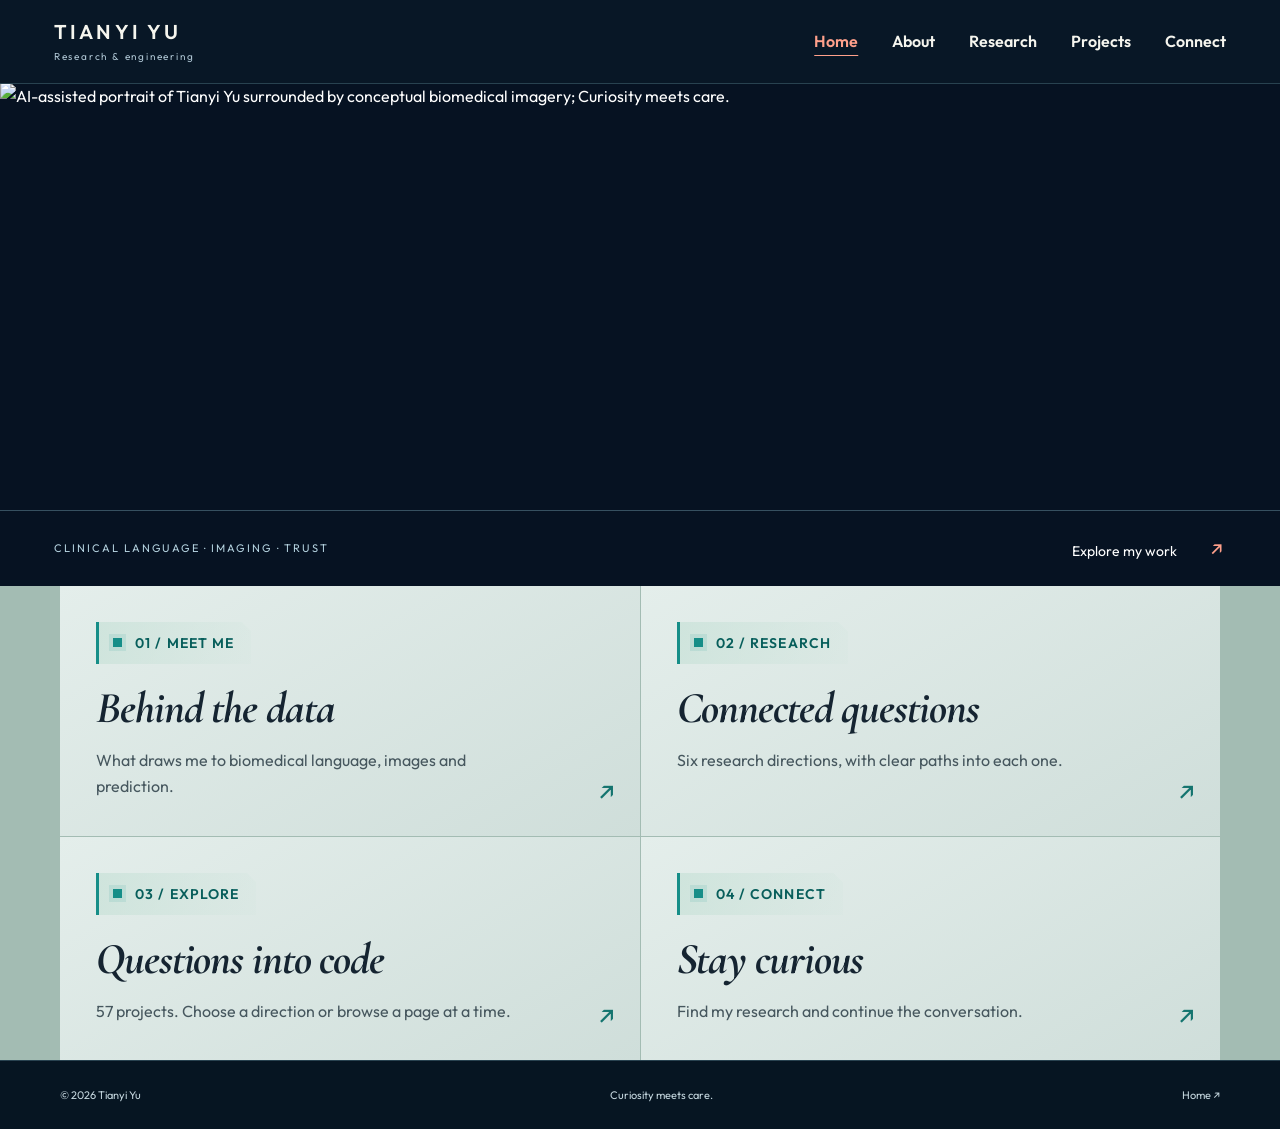
==== commit 2e690fb5: "Replace homepage scrolling with independent sections and six-card project pagination" ====
--- a/index.html
+++ b/index.html
@@ -1,78 +1,8 @@
 <!doctype html>
 <html lang="en"><head><meta charset="utf-8"><meta name="viewport" content="width=device-width, initial-scale=1">
-<title>Tianyi Yu — AI for Health · Research Portfolio</title>
+<title>Curiosity meets care — Tianyi Yu</title>
 <meta name="description" content="Tianyi Yu's research portfolio: clinical NLP, biomedical imaging, trustworthy AI, prediction modelling, health informatics and AI for health. Explore the questions and the code.">
 <meta name="theme-color" content="#081726"><meta property="og:title" content="Tianyi Yu — Curiosity meets care."><meta property="og:description" content="Research software for the people behind the data."><meta property="og:type" content="website"><meta property="og:image" content="https://raw.githubusercontent.com/terry0809000/terry0809000/main/assets/tianyi-ai-health-portrait.png">
 <link rel="preload" href="./fonts/outfit-400.woff" as="font" type="font/woff" crossorigin>
-<link rel="stylesheet" href="./portfolio-v5.css"><script src="./site.js?v=20261011-2" defer></script></head>
-<body><a class="skip" href="#main">Skip to content</a>
-<header class="header"><a class="wordmark" href="#home">TIANYI YU<span>Research &amp; engineering</span></a><nav aria-label="Main navigation"><a href="#about">About</a><a href="#directions">Research</a><a href="#work">Projects</a><a href="#connect">Connect <span aria-hidden="true">↗</span></a></nav></header>
-<main id="main">
-<section id="home" class="hero"><h1 class="sr-only">Tianyi Yu. Curiosity meets care. Building AI for the people behind the data.</h1><img class="hero-image" width="2172" height="724" src="https://raw.githubusercontent.com/terry0809000/terry0809000/main/assets/tianyi-ai-health-portrait.png" alt="AI-assisted portrait of Tianyi Yu surrounded by conceptual biomedical imagery; Curiosity meets care." fetchpriority="high"><div class="mobile-hero-copy"><p>TIANYI YU / AI FOR HEALTH</p><h2>Curiosity meets care.</h2><p>Building AI for the people behind the data.</p></div><div class="hero-foot"><span>CLINICAL LANGUAGE · IMAGING · TRUST</span><a href="#work">Explore my work <span aria-hidden="true">↓</span></a></div></section>
-<section id="about" class="about wrap"><div><p class="eyebrow">01 / MEET ME</p><h2>Behind every data point,<br>there is a <em>person.</em></h2></div><div class="about-copy"><p class="lead">I'm Tianyi Yu. I build research software to understand biomedical language, learn from medical images and examine predictions in health.</p><p>A clinical note holds someone's story. An image can carry a clue that is easy to miss. A risk score may shape what happens next. Those connections are what draw me to AI for health.</p><p>I'm especially interested in what happens after a promising result: does it survive a different hospital, a new population or the messiness of everyday care? I share the code so others can explore those questions with me.</p><div class="text-links"><a href="https://scholar.google.com/citations?user=m8F5KU8AAAAJ">Google Scholar ↗</a><a href="https://orcid.org/0009-0009-0311-4015">ORCID ↗</a><a href="https://github.com/terry0809000">GitHub ↗</a></div></div></section>
-<section id="directions" class="directions"><div class="wrap"><div class="section-head"><div><p class="eyebrow">02 / RESEARCH DIRECTIONS</p><h2>Six ways into<br>the same curiosity.</h2></div><p>Different data. Connected questions.<br>What can we learn—and what should we trust?</p></div>
-<div class="direction-list"><a class="direction-row" href="#work" data-direction="Clinical NLP"><span class="direction-number">01</span><div><h3>Clinical NLP</h3><p>Clinical and biomedical language sit at the centre of this direction, alongside reading and rationale benchmarks that help examine how language models behave.</p></div><span class="direction-count">7 projects <span aria-hidden="true">↗</span></span></a>
-<a class="direction-row" href="#work" data-direction="Computer Vision &amp; Biomedical Imaging"><span class="direction-number">02</span><div><h3>Computer Vision &amp; Biomedical Imaging</h3><p>Medical images, reconstruction and elastography-derived measurements: useful signals, with explicit limits on what each pipeline actually analyses.</p></div><span class="direction-count">6 projects <span aria-hidden="true">↗</span></span></a>
-<a class="direction-row" href="#work" data-direction="Trustworthy AI"><span class="direction-number">03</span><div><h3>Trustworthy AI</h3><p>A strong headline metric is only the beginning. These projects examine calibration, sample reuse, source information and fragile evaluation choices.</p></div><span class="direction-count">9 projects <span aria-hidden="true">↗</span></span></a>
-<a class="direction-row" href="#work" data-direction="Prediction Modelling"><span class="direction-number">04</span><div><h3>Prediction Modelling</h3><p>Predictions live in time. I study how clinical models behave when the population, hospital, endpoint or analysis specification changes.</p></div><span class="direction-count">10 projects <span aria-hidden="true">↗</span></span></a>
-<a class="direction-row" href="#work" data-direction="Health Informatics"><span class="direction-number">05</span><div><h3>Health Informatics</h3><p>How we collect and record data is part of the story. These workflows connect clinical measurement, population surveys, surveillance and access to care.</p></div><span class="direction-count">10 projects <span aria-hidden="true">↗</span></span></a>
-<a class="direction-row" href="#work" data-direction="AI for Health"><span class="direction-number">06</span><div><h3>AI for Health</h3><p>From molecular variation to sleep and movement, I build tools to explore health questions across different scales.</p></div><span class="direction-count">10 projects <span aria-hidden="true">↗</span></span></a></div></div></section>
-<section id="work" class="work wrap"><div class="section-head"><div><p class="eyebrow">03 / EXPLORE THE CODE</p><h2>Questions made<br><em>concrete.</em></h2></div><p>Scientific code, individual project guides,<br>and a clear path into the methods.</p></div>
-<div class="controls"><div class="filters" role="group" aria-label="Filter projects by research direction"><button type="button" class="active" aria-pressed="true" data-filter="All">All projects</button><button type="button" aria-pressed="false" data-filter="Clinical NLP">Clinical NLP</button><button type="button" aria-pressed="false" data-filter="Computer Vision &amp; Biomedical Imaging">Vision &amp; Imaging</button><button type="button" aria-pressed="false" data-filter="Trustworthy AI">Trustworthy AI</button><button type="button" aria-pressed="false" data-filter="Prediction Modelling">Prediction Modelling</button><button type="button" aria-pressed="false" data-filter="Health Informatics">Health Informatics</button><button type="button" aria-pressed="false" data-filter="AI for Health">AI for Health</button></div><label class="search">Search projects<input type="search" id="search" placeholder="Try calibration, MRI, sleep…" autocomplete="off"></label></div>
-<p id="results-status" class="results-status" aria-live="polite">52 published projects</p>
-<div class="project-grid"><article class="project" data-area="Clinical NLP" data-search="social and behavioural determinants from clinical text mimic_sbdh how do conventional and transformer models compare for sbdh classification? clinical nlp "><a class="project-image-link" href="https://github.com/terry0809000/MIMIC_SBDH" aria-label="Explore Social and behavioural determinants from clinical text"><img src="https://raw.githubusercontent.com/terry0809000/MIMIC_SBDH/main/assets/project-cover.png" alt="Conceptual scientific artwork for Social and behavioural determinants from clinical text" loading="lazy" width="900" height="300"></a><div class="project-body"><p class="project-area">Clinical NLP</p><h3><a href="https://github.com/terry0809000/MIMIC_SBDH">The social story in clinical notes</a></h3><p>How do conventional and transformer models compare for SBDH classification?</p><div class="project-links"><a href="https://github.com/terry0809000/MIMIC_SBDH">Code &amp; pipeline ↗</a><a href="https://github.com/terry0809000/research-portfolio/blob/main/pipelines/MIMIC_SBDH.md">Project guide ↗</a></div></div></article>
-<article class="project" data-area="Computer Vision &amp; Biomedical Imaging" data-search="selective skin-lesion referral ham10000-trustworthy-skin-ai how do calibration and abstention change model evaluation? computer vision &amp; biomedical imaging "><a class="project-image-link" href="https://github.com/terry0809000/ham10000-trustworthy-skin-ai" aria-label="Explore Selective skin-lesion referral"><img src="https://raw.githubusercontent.com/terry0809000/ham10000-trustworthy-skin-ai/main/assets/project-cover.png" alt="Conceptual scientific artwork for Selective skin-lesion referral" loading="lazy" width="900" height="300"></a><div class="project-body"><p class="project-area">Computer Vision &amp; Biomedical Imaging</p><h3><a href="https://github.com/terry0809000/ham10000-trustworthy-skin-ai">Knowing when to refer</a></h3><p>How do calibration and abstention change model evaluation?</p><div class="project-links"><a href="https://github.com/terry0809000/ham10000-trustworthy-skin-ai">Code &amp; pipeline ↗</a><a href="https://github.com/terry0809000/research-portfolio/blob/main/pipelines/ham10000-trustworthy-skin-ai.md">Project guide ↗</a></div></div></article>
-<article class="project" data-area="Trustworthy AI" data-search="safe-labs safelabs-icu-lab-deferral how can a selective-prediction policy be tested without overstating safety? trustworthy ai "><a class="project-image-link" href="https://github.com/terry0809000/safelabs-icu-lab-deferral" aria-label="Explore SAFE-LABS"><img src="https://raw.githubusercontent.com/terry0809000/safelabs-icu-lab-deferral/main/assets/project-cover.png" alt="Conceptual scientific artwork for SAFE-LABS" loading="lazy" width="900" height="300"></a><div class="project-body"><p class="project-area">Trustworthy AI</p><h3><a href="https://github.com/terry0809000/safelabs-icu-lab-deferral">SAFE-LABS</a></h3><p>How can a selective-prediction policy be tested without overstating safety?</p><div class="project-links"><a href="https://github.com/terry0809000/safelabs-icu-lab-deferral">Code &amp; pipeline ↗</a><a href="https://github.com/terry0809000/research-portfolio/blob/main/pipelines/safelabs-icu-lab-deferral.md">Project guide ↗</a></div></div></article>
-<article class="project" data-area="Prediction Modelling" data-search="ards / ahrf temporal validation ards-ahrf-ehr-temporal-validation how does model performance change across time and icu databases? prediction modelling "><a class="project-image-link" href="https://github.com/terry0809000/ards-ahrf-ehr-temporal-validation" aria-label="Explore ARDS / AHRF temporal validation"><img src="https://raw.githubusercontent.com/terry0809000/ards-ahrf-ehr-temporal-validation/main/assets/project-cover.png" alt="Conceptual scientific artwork for ARDS / AHRF temporal validation" loading="lazy" width="900" height="300"></a><div class="project-body"><p class="project-area">Prediction Modelling</p><h3><a href="https://github.com/terry0809000/ards-ahrf-ehr-temporal-validation">Risk across time and hospitals</a></h3><p>How does model performance change across time and ICU databases?</p><div class="project-links"><a href="https://github.com/terry0809000/ards-ahrf-ehr-temporal-validation">Code &amp; pipeline ↗</a><a href="https://github.com/terry0809000/research-portfolio/blob/main/pipelines/ards-ahrf-ehr-temporal-validation.md">Project guide ↗</a></div></div></article>
-<article class="project" data-area="Health Informatics" data-search="eating disorder dynamics across everyday moments eatingdisordermlvar how do eating-related symptoms, affect and maladaptive exercise connect across ema surveys? health informatics "><a class="project-image-link" href="https://github.com/terry0809000/eatingdisordermlvar" aria-label="Explore Eating disorder dynamics across everyday moments"><img src="https://raw.githubusercontent.com/terry0809000/eatingdisordermlvar/main/assets/project-cover.png" alt="Conceptual scientific artwork for Eating disorder dynamics across everyday moments" loading="lazy" width="900" height="300"></a><div class="project-body"><p class="project-area">Health Informatics</p><h3><a href="https://github.com/terry0809000/eatingdisordermlvar">Health in everyday moments</a></h3><p>How do eating-related symptoms, affect and maladaptive exercise connect across EMA surveys?</p><div class="project-links"><a href="https://github.com/terry0809000/eatingdisordermlvar">Code &amp; pipeline ↗</a><a href="https://github.com/terry0809000/research-portfolio/blob/main/pipelines/eatingdisordermlvar.md">Project guide ↗</a></div></div></article>
-<article class="project" data-area="AI for Health" data-search="adaptive versus fixed smartwatch task acquisition pads-adaptive-acquisition how does adaptive smartwatch task acquisition compare with fixed acquisition? ai for health "><a class="project-image-link" href="https://github.com/terry0809000/pads-adaptive-acquisition" aria-label="Explore Adaptive versus fixed smartwatch task acquisition"><img src="https://raw.githubusercontent.com/terry0809000/pads-adaptive-acquisition/main/assets/project-cover.png" alt="Conceptual scientific artwork for Adaptive versus fixed smartwatch task acquisition" loading="lazy" width="900" height="300"></a><div class="project-body"><p class="project-area">AI for Health</p><h3><a href="https://github.com/terry0809000/pads-adaptive-acquisition">Learning when to measure</a></h3><p>How does adaptive smartwatch task acquisition compare with fixed acquisition?</p><div class="project-links"><a href="https://github.com/terry0809000/pads-adaptive-acquisition">Code &amp; pipeline ↗</a><a href="https://github.com/terry0809000/research-portfolio/blob/main/pipelines/pads-adaptive-acquisition.md">Project guide ↗</a></div></div></article>
-<article class="project" data-area="Clinical NLP" data-search="beyond macro-f1 beyond-macro-f1-pubmed-rct-public does better classification imply better calibration and perturbation consistency? clinical nlp trustworthy ai biomedical text classification and calibration"><a class="project-image-link" href="https://github.com/terry0809000/beyond-macro-f1-pubmed-rct-public" aria-label="Explore Beyond Macro-F1"><img src="https://raw.githubusercontent.com/terry0809000/beyond-macro-f1-pubmed-rct-public/main/assets/project-cover.png" alt="Conceptual scientific artwork for Beyond Macro-F1" loading="lazy" width="900" height="300"></a><div class="project-body"><p class="project-area">Clinical NLP · Trustworthy AI</p><h3><a href="https://github.com/terry0809000/beyond-macro-f1-pubmed-rct-public">Looking beyond Macro-F1</a></h3><p>Does better classification imply better calibration and perturbation consistency?</p><div class="project-links"><a href="https://github.com/terry0809000/beyond-macro-f1-pubmed-rct-public">Code &amp; pipeline ↗</a><a href="https://github.com/terry0809000/research-portfolio/blob/main/pipelines/beyond-macro-f1-pubmed-rct-public.md">Project guide ↗</a></div></div></article>
-<article class="project" data-area="AI for Health" data-search="trace-fib trace-fib-pipeline how do normalization and study weighting affect cross-organ transfer? ai for health "><a class="project-image-link" href="https://github.com/terry0809000/trace-fib-pipeline" aria-label="Explore TRACE-Fib"><img src="https://raw.githubusercontent.com/terry0809000/trace-fib-pipeline/main/assets/project-cover.png" alt="Conceptual scientific artwork for TRACE-Fib" loading="lazy" width="900" height="300"></a><div class="project-body"><p class="project-area">AI for Health</p><h3><a href="https://github.com/terry0809000/trace-fib-pipeline">TRACE-Fib</a></h3><p>How do normalization and study weighting affect cross-organ transfer?</p><div class="project-links"><a href="https://github.com/terry0809000/trace-fib-pipeline">Code &amp; pipeline ↗</a><a href="https://github.com/terry0809000/research-portfolio/blob/main/pipelines/trace-fib-pipeline.md">Project guide ↗</a></div></div></article>
-<article class="project" data-area="Clinical NLP" data-search="reading dynamics with zuco 2.0 zuco2-scientific-ml-pipeline can lexical and early-fixation features predict later processing load? clinical nlp ai for health reading, lexical features and eye tracking; not a clinical cohort"><a class="project-image-link" href="https://github.com/terry0809000/zuco2-scientific-ml-pipeline" aria-label="Explore Reading dynamics with ZuCo 2.0"><img src="https://raw.githubusercontent.com/terry0809000/zuco2-scientific-ml-pipeline/main/assets/project-cover.png" alt="Conceptual scientific artwork for Reading dynamics with ZuCo 2.0" loading="lazy" width="900" height="300"></a><div class="project-body"><p class="project-area">Clinical NLP · AI for Health</p><h3><a href="https://github.com/terry0809000/zuco2-scientific-ml-pipeline">Reading dynamics with ZuCo 2.0</a></h3><p>Can lexical and early-fixation features predict later processing load?</p><div class="project-links"><a href="https://github.com/terry0809000/zuco2-scientific-ml-pipeline">Code &amp; pipeline ↗</a><a href="https://github.com/terry0809000/research-portfolio/blob/main/pipelines/zuco2-scientific-ml-pipeline.md">Project guide ↗</a></div></div></article>
-<article class="project" data-area="Health Informatics" data-search="respiratory surveillance bmc-dm-prediction-one-week can aggregate surveillance signals anticipate next-week escalation? health informatics ai for health public-health surveillance and rolling forecasts"><a class="project-image-link" href="https://github.com/terry0809000/bmc-dm-prediction-one-week" aria-label="Explore Respiratory surveillance"><img src="https://raw.githubusercontent.com/terry0809000/bmc-dm-prediction-one-week/main/assets/project-cover.png" alt="Conceptual scientific artwork for Respiratory surveillance" loading="lazy" width="900" height="300"></a><div class="project-body"><p class="project-area">Health Informatics · AI for Health</p><h3><a href="https://github.com/terry0809000/bmc-dm-prediction-one-week">Respiratory surveillance</a></h3><p>Can aggregate surveillance signals anticipate next-week escalation?</p><div class="project-links"><a href="https://github.com/terry0809000/bmc-dm-prediction-one-week">Code &amp; pipeline ↗</a><a href="https://github.com/terry0809000/research-portfolio/blob/main/pipelines/bmc-dm-prediction-one-week.md">Project guide ↗</a></div></div></article>
-<article class="project" data-area="Prediction Modelling" data-search="temporal screening evaluation nhanes-temporal-diabetes-screening does model complexity improve probability estimation under temporal shift? prediction modelling "><a class="project-image-link" href="https://github.com/terry0809000/nhanes-temporal-diabetes-screening" aria-label="Explore Temporal screening evaluation"><img src="https://raw.githubusercontent.com/terry0809000/nhanes-temporal-diabetes-screening/main/assets/project-cover.png" alt="Conceptual scientific artwork for Temporal screening evaluation" loading="lazy" width="900" height="300"></a><div class="project-body"><p class="project-area">Prediction Modelling</p><h3><a href="https://github.com/terry0809000/nhanes-temporal-diabetes-screening">Temporal screening evaluation</a></h3><p>Does model complexity improve probability estimation under temporal shift?</p><div class="project-links"><a href="https://github.com/terry0809000/nhanes-temporal-diabetes-screening">Code &amp; pipeline ↗</a><a href="https://github.com/terry0809000/research-portfolio/blob/main/pipelines/nhanes-temporal-diabetes-screening.md">Project guide ↗</a></div></div></article>
-<article class="project" data-area="Prediction Modelling" data-search="extubation transportability copd-asthma-extubation-transportability how does endpoint construction affect cross-database transport? prediction modelling "><a class="project-image-link" href="https://github.com/terry0809000/copd-asthma-extubation-transportability" aria-label="Explore Extubation transportability"><img src="https://raw.githubusercontent.com/terry0809000/copd-asthma-extubation-transportability/main/assets/project-cover.png" alt="Conceptual scientific artwork for Extubation transportability" loading="lazy" width="900" height="300"></a><div class="project-body"><p class="project-area">Prediction Modelling</p><h3><a href="https://github.com/terry0809000/copd-asthma-extubation-transportability">Extubation transportability</a></h3><p>How does endpoint construction affect cross-database transport?</p><div class="project-links"><a href="https://github.com/terry0809000/copd-asthma-extubation-transportability">Code &amp; pipeline ↗</a><a href="https://github.com/terry0809000/research-portfolio/blob/main/pipelines/copd-asthma-extubation-transportability.md">Project guide ↗</a></div></div></article>
-<article class="project" data-area="Prediction Modelling" data-search="dynamic aki prediction aki-dynamic-prediction-deployment-gated how do temporal renal models behave under external transport? prediction modelling "><a class="project-image-link" href="https://github.com/terry0809000/aki-dynamic-prediction-deployment-gated" aria-label="Explore Dynamic AKI prediction"><img src="https://raw.githubusercontent.com/terry0809000/aki-dynamic-prediction-deployment-gated/main/assets/project-cover.png" alt="Conceptual scientific artwork for Dynamic AKI prediction" loading="lazy" width="900" height="300"></a><div class="project-body"><p class="project-area">Prediction Modelling</p><h3><a href="https://github.com/terry0809000/aki-dynamic-prediction-deployment-gated">Dynamic AKI prediction</a></h3><p>How do temporal renal models behave under external transport?</p><div class="project-links"><a href="https://github.com/terry0809000/aki-dynamic-prediction-deployment-gated">Code &amp; pipeline ↗</a><a href="https://github.com/terry0809000/research-portfolio/blob/main/pipelines/aki-dynamic-prediction-deployment-gated.md">Project guide ↗</a></div></div></article>
-<article class="project" data-area="Clinical NLP" data-search="cross-corpus abstract classification biomedical-abstract-sentence-classification how do lightweight sentence classifiers transfer between corpora? clinical nlp "><a class="project-image-link" href="https://github.com/terry0809000/biomedical-abstract-sentence-classification" aria-label="Explore Cross-corpus abstract classification"><img src="https://raw.githubusercontent.com/terry0809000/biomedical-abstract-sentence-classification/main/assets/project-cover.png" alt="Conceptual scientific artwork for Cross-corpus abstract classification" loading="lazy" width="900" height="300"></a><div class="project-body"><p class="project-area">Clinical NLP</p><h3><a href="https://github.com/terry0809000/biomedical-abstract-sentence-classification">Cross-corpus abstract classification</a></h3><p>How do lightweight sentence classifiers transfer between corpora?</p><div class="project-links"><a href="https://github.com/terry0809000/biomedical-abstract-sentence-classification">Code &amp; pipeline ↗</a><a href="https://github.com/terry0809000/research-portfolio/blob/main/pipelines/biomedical-abstract-sentence-classification.md">Project guide ↗</a></div></div></article>
-<article class="project" data-area="AI for Health" data-search="sleep-edf staging sleepingedf how do local context, channel choice and smoothing affect sleep staging? ai for health "><a class="project-image-link" href="https://github.com/terry0809000/sleepingedf" aria-label="Explore Sleep-EDF staging"><img src="https://raw.githubusercontent.com/terry0809000/sleepingedf/main/assets/project-cover.png" alt="Conceptual scientific artwork for Sleep-EDF staging" loading="lazy" width="900" height="300"></a><div class="project-body"><p class="project-area">AI for Health</p><h3><a href="https://github.com/terry0809000/sleepingedf">Sleep-EDF staging</a></h3><p>How do local context, channel choice and smoothing affect sleep staging?</p><div class="project-links"><a href="https://github.com/terry0809000/sleepingedf">Code &amp; pipeline ↗</a><a href="https://github.com/terry0809000/research-portfolio/blob/main/pipelines/sleepingedf.md">Project guide ↗</a></div></div></article>
-<article class="project" data-area="Clinical NLP" data-search="rationale reliability audit hatespeechcheck do supporting rationales remain faithful and robust? clinical nlp trustworthy ai general nlp rationale benchmark; not clinical text"><a class="project-image-link" href="https://github.com/terry0809000/hatespeechcheck" aria-label="Explore Rationale reliability audit"><img src="https://raw.githubusercontent.com/terry0809000/hatespeechcheck/main/assets/project-cover.png" alt="Conceptual scientific artwork for Rationale reliability audit" loading="lazy" width="900" height="300"></a><div class="project-body"><p class="project-area">Clinical NLP · Trustworthy AI</p><h3><a href="https://github.com/terry0809000/hatespeechcheck">Rationale reliability audit</a></h3><p>Do supporting rationales remain faithful and robust?</p><div class="project-links"><a href="https://github.com/terry0809000/hatespeechcheck">Code &amp; pipeline ↗</a><a href="https://github.com/terry0809000/research-portfolio/blob/main/pipelines/hatespeechcheck.md">Project guide ↗</a></div></div></article>
-<article class="project" data-area="Health Informatics" data-search="healthcare access and glucose-testing gaps brfss-glucose-testing-access how do healthcare access and glucose-testing gaps vary in public-use survey data? health informatics "><a class="project-image-link" href="https://github.com/terry0809000/brfss-glucose-testing-access" aria-label="Explore Healthcare access and glucose-testing gaps"><img src="https://raw.githubusercontent.com/terry0809000/brfss-glucose-testing-access/main/assets/project-cover.png" alt="Conceptual scientific artwork for Healthcare access and glucose-testing gaps" loading="lazy" width="900" height="300"></a><div class="project-body"><p class="project-area">Health Informatics</p><h3><a href="https://github.com/terry0809000/brfss-glucose-testing-access">Healthcare access and glucose-testing gaps</a></h3><p>How do healthcare access and glucose-testing gaps vary in public-use survey data?</p><div class="project-links"><a href="https://github.com/terry0809000/brfss-glucose-testing-access">Code &amp; pipeline ↗</a><a href="https://github.com/terry0809000/research-portfolio/blob/main/pipelines/brfss-glucose-testing-access.md">Project guide ↗</a></div></div></article>
-<article class="project" data-area="AI for Health" data-search="preprocessing sensitivity of glomerular bex3 prioritisation dkd-bex3-preprocessing how sensitive is glomerular bex3 prioritisation to preprocessing choices? ai for health "><a class="project-image-link" href="https://github.com/terry0809000/dkd-bex3-preprocessing" aria-label="Explore Preprocessing sensitivity of glomerular BEX3 prioritisation"><img src="https://raw.githubusercontent.com/terry0809000/dkd-bex3-preprocessing/main/assets/project-cover.png" alt="Conceptual scientific artwork for Preprocessing sensitivity of glomerular BEX3 prioritisation" loading="lazy" width="900" height="300"></a><div class="project-body"><p class="project-area">AI for Health</p><h3><a href="https://github.com/terry0809000/dkd-bex3-preprocessing">Preprocessing sensitivity of glomerular BEX3 prioritisation</a></h3><p>How sensitive is glomerular BEX3 prioritisation to preprocessing choices?</p><div class="project-links"><a href="https://github.com/terry0809000/dkd-bex3-preprocessing">Code &amp; pipeline ↗</a><a href="https://github.com/terry0809000/research-portfolio/blob/main/pipelines/dkd-bex3-preprocessing.md">Project guide ↗</a></div></div></article>
-<article class="project" data-area="Computer Vision &amp; Biomedical Imaging" data-search="temporal liver elastography triage liver-elastography-temporal-triage how do temporal evaluation and sensitivity targets affect liver elastography triage? computer vision &amp; biomedical imaging prediction modelling elastography-derived triage; tabular measurements, not raw-image learning"><a class="project-image-link" href="https://github.com/terry0809000/liver-elastography-temporal-triage" aria-label="Explore Temporal liver elastography triage"><img src="https://raw.githubusercontent.com/terry0809000/liver-elastography-temporal-triage/main/assets/project-cover.png" alt="Conceptual scientific artwork for Temporal liver elastography triage" loading="lazy" width="900" height="300"></a><div class="project-body"><p class="project-area">Computer Vision &amp; Biomedical Imaging · Prediction Modelling</p><h3><a href="https://github.com/terry0809000/liver-elastography-temporal-triage">Temporal liver elastography triage</a></h3><p>How do temporal evaluation and sensitivity targets affect liver elastography triage?</p><div class="project-links"><a href="https://github.com/terry0809000/liver-elastography-temporal-triage">Code &amp; pipeline ↗</a><a href="https://github.com/terry0809000/research-portfolio/blob/main/pipelines/liver-elastography-temporal-triage.md">Project guide ↗</a></div></div></article>
-<article class="project" data-area="Clinical NLP" data-search="clinical trial inference: reference and answer-mapping sensitivity clinical-trial-inference-joint-audit how do reference choices and answer mapping affect clinical-trial inference? clinical nlp "><a class="project-image-link" href="https://github.com/terry0809000/clinical-trial-inference-joint-audit" aria-label="Explore Clinical trial inference: reference and answer-mapping sensitivity"><img src="https://raw.githubusercontent.com/terry0809000/clinical-trial-inference-joint-audit/main/assets/project-cover.png" alt="Conceptual scientific artwork for Clinical trial inference: reference and answer-mapping sensitivity" loading="lazy" width="900" height="300"></a><div class="project-body"><p class="project-area">Clinical NLP</p><h3><a href="https://github.com/terry0809000/clinical-trial-inference-joint-audit">Clinical trial inference: reference and answer-mapping sensitivity</a></h3><p>How do reference choices and answer mapping affect clinical-trial inference?</p><div class="project-links"><a href="https://github.com/terry0809000/clinical-trial-inference-joint-audit">Code &amp; pipeline ↗</a><a href="https://github.com/terry0809000/research-portfolio/blob/main/pipelines/clinical-trial-inference-joint-audit.md">Project guide ↗</a></div></div></article>
-<article class="project" data-area="Clinical NLP" data-search="availability-aware source selection for clinical nlp availability-aware-clinical-nlp how does source availability affect clinical nlp evaluation? clinical nlp "><a class="project-image-link" href="https://github.com/terry0809000/availability-aware-clinical-nlp" aria-label="Explore Availability-aware source selection for clinical NLP"><img src="https://raw.githubusercontent.com/terry0809000/availability-aware-clinical-nlp/main/assets/project-cover.png" alt="Conceptual scientific artwork for Availability-aware source selection for clinical NLP" loading="lazy" width="900" height="300"></a><div class="project-body"><p class="project-area">Clinical NLP</p><h3><a href="https://github.com/terry0809000/availability-aware-clinical-nlp">Availability-aware source selection for clinical NLP</a></h3><p>How does source availability affect clinical NLP evaluation?</p><div class="project-links"><a href="https://github.com/terry0809000/availability-aware-clinical-nlp">Code &amp; pipeline ↗</a><a href="https://github.com/terry0809000/research-portfolio/blob/main/pipelines/availability-aware-clinical-nlp.md">Project guide ↗</a></div></div></article>
-<article class="project" data-area="Health Informatics" data-search="measurement-aware retrospective icu prediction icu-measurement-aware-prediction how do measurement patterns affect retrospective icu prediction? health informatics prediction modelling clinical measurement processes and retrospective ehr prediction"><a class="project-image-link" href="https://github.com/terry0809000/icu-measurement-aware-prediction" aria-label="Explore Measurement-aware retrospective ICU prediction"><img src="https://raw.githubusercontent.com/terry0809000/icu-measurement-aware-prediction/main/assets/project-cover.png" alt="Conceptual scientific artwork for Measurement-aware retrospective ICU prediction" loading="lazy" width="900" height="300"></a><div class="project-body"><p class="project-area">Health Informatics · Prediction Modelling</p><h3><a href="https://github.com/terry0809000/icu-measurement-aware-prediction">Measurement-aware retrospective ICU prediction</a></h3><p>How do measurement patterns affect retrospective ICU prediction?</p><div class="project-links"><a href="https://github.com/terry0809000/icu-measurement-aware-prediction">Code &amp; pipeline ↗</a><a href="https://github.com/terry0809000/research-portfolio/blob/main/pipelines/icu-measurement-aware-prediction.md">Project guide ↗</a></div></div></article>
-<article class="project" data-area="Prediction Modelling" data-search="ami-cs dynamic risk modelling ami-cs-dynamic-risk-modeling how do shock anchors and dynamic predictors affect cross-database risk modelling? prediction modelling "><a class="project-image-link" href="https://github.com/terry0809000/ami-cs-dynamic-risk-modeling" aria-label="Explore AMI-CS dynamic risk modelling"><img src="https://raw.githubusercontent.com/terry0809000/ami-cs-dynamic-risk-modeling/main/assets/project-cover.png" alt="Conceptual scientific artwork for AMI-CS dynamic risk modelling" loading="lazy" width="900" height="300"></a><div class="project-body"><p class="project-area">Prediction Modelling</p><h3><a href="https://github.com/terry0809000/ami-cs-dynamic-risk-modeling">AMI-CS dynamic risk modelling</a></h3><p>How do shock anchors and dynamic predictors affect cross-database risk modelling?</p><div class="project-links"><a href="https://github.com/terry0809000/ami-cs-dynamic-risk-modeling">Code &amp; pipeline ↗</a><a href="https://github.com/terry0809000/research-portfolio/blob/main/pipelines/ami-cs-dynamic-risk-modeling.md">Project guide ↗</a></div></div></article>
-<article class="project" data-area="Prediction Modelling" data-search="sepsis-to-shock temporal prediction sepsis-shock-ai-medicine-v9 how does temporal landmark modelling transport across icu databases? prediction modelling "><a class="project-image-link" href="https://github.com/terry0809000/sepsis-shock-ai-medicine-v9" aria-label="Explore Sepsis-to-shock temporal prediction"><img src="https://raw.githubusercontent.com/terry0809000/sepsis-shock-ai-medicine-v9/main/assets/project-cover.png" alt="Conceptual scientific artwork for Sepsis-to-shock temporal prediction" loading="lazy" width="900" height="300"></a><div class="project-body"><p class="project-area">Prediction Modelling</p><h3><a href="https://github.com/terry0809000/sepsis-shock-ai-medicine-v9">Sepsis-to-shock temporal prediction</a></h3><p>How does temporal landmark modelling transport across ICU databases?</p><div class="project-links"><a href="https://github.com/terry0809000/sepsis-shock-ai-medicine-v9">Code &amp; pipeline ↗</a><a href="https://github.com/terry0809000/research-portfolio/blob/main/pipelines/sepsis-shock-ai-medicine-v9.md">Project guide ↗</a></div></div></article>
-<article class="project" data-area="Health Informatics" data-search="six-hour icu laboratory prediction icu-six-hour-lab-prediction what can routinely collected intensive care data tell us about laboratory measurements six hours ahead? health informatics "><a class="project-image-link" href="https://github.com/terry0809000/icu-six-hour-lab-prediction" aria-label="Explore Six-hour ICU laboratory prediction"><img src="https://raw.githubusercontent.com/terry0809000/icu-six-hour-lab-prediction/main/assets/project-cover.png" alt="Conceptual scientific artwork for Six-hour ICU laboratory prediction" loading="lazy" width="900" height="300"></a><div class="project-body"><p class="project-area">Health Informatics</p><h3><a href="https://github.com/terry0809000/icu-six-hour-lab-prediction">Six-hour ICU laboratory prediction</a></h3><p>What can routinely collected intensive care data tell us about laboratory measurements six hours ahead?</p><div class="project-links"><a href="https://github.com/terry0809000/icu-six-hour-lab-prediction">Code &amp; pipeline ↗</a><a href="https://github.com/terry0809000/research-portfolio/blob/main/pipelines/icu-six-hour-lab-prediction.md">Project guide ↗</a></div></div></article>
-<article class="project" data-area="Health Informatics" data-search="temporal measurement and source availability benchmark icu-temporal-measurement-benchmark how does measurement timing and source availability shape retrospective icu evaluation? health informatics "><a class="project-image-link" href="https://github.com/terry0809000/icu-temporal-measurement-benchmark" aria-label="Explore Temporal measurement and source availability benchmark"><img src="https://raw.githubusercontent.com/terry0809000/icu-temporal-measurement-benchmark/main/assets/project-cover.png" alt="Conceptual scientific artwork for Temporal measurement and source availability benchmark" loading="lazy" width="900" height="300"></a><div class="project-body"><p class="project-area">Health Informatics</p><h3><a href="https://github.com/terry0809000/icu-temporal-measurement-benchmark">Temporal measurement and source availability benchmark</a></h3><p>How does measurement timing and source availability shape retrospective ICU evaluation?</p><div class="project-links"><a href="https://github.com/terry0809000/icu-temporal-measurement-benchmark">Code &amp; pipeline ↗</a><a href="https://github.com/terry0809000/research-portfolio/blob/main/pipelines/icu-temporal-measurement-benchmark.md">Project guide ↗</a></div></div></article>
-<article class="project" data-area="AI for Health" data-search="patient reuse and apparent transcriptomic diagnostic performance transcriptomic-patient-reuse how does patient reuse affect apparent transcriptomic diagnostic performance? ai for health trustworthy ai transcriptomic diagnostics and patient-reuse evaluation"><a class="project-image-link" href="https://github.com/terry0809000/transcriptomic-patient-reuse" aria-label="Explore Patient reuse and apparent transcriptomic diagnostic performance"><img src="https://raw.githubusercontent.com/terry0809000/transcriptomic-patient-reuse/main/assets/project-cover.png" alt="Conceptual scientific artwork for Patient reuse and apparent transcriptomic diagnostic performance" loading="lazy" width="900" height="300"></a><div class="project-body"><p class="project-area">AI for Health · Trustworthy AI</p><h3><a href="https://github.com/terry0809000/transcriptomic-patient-reuse">Patient reuse and apparent transcriptomic diagnostic performance</a></h3><p>How does patient reuse affect apparent transcriptomic diagnostic performance?</p><div class="project-links"><a href="https://github.com/terry0809000/transcriptomic-patient-reuse">Code &amp; pipeline ↗</a><a href="https://github.com/terry0809000/research-portfolio/blob/main/pipelines/transcriptomic-patient-reuse.md">Project guide ↗</a></div></div></article>
-<article class="project" data-area="Trustworthy AI" data-search="source information limits in synthetic validation synthetic-validation-source-limits what can synthetic validation establish when source information is limited? trustworthy ai "><a class="project-image-link" href="https://github.com/terry0809000/synthetic-validation-source-limits" aria-label="Explore Source information limits in synthetic validation"><img src="https://raw.githubusercontent.com/terry0809000/synthetic-validation-source-limits/main/assets/project-cover.png" alt="Conceptual scientific artwork for Source information limits in synthetic validation" loading="lazy" width="900" height="300"></a><div class="project-body"><p class="project-area">Trustworthy AI</p><h3><a href="https://github.com/terry0809000/synthetic-validation-source-limits">Source information limits in synthetic validation</a></h3><p>What can synthetic validation establish when source information is limited?</p><div class="project-links"><a href="https://github.com/terry0809000/synthetic-validation-source-limits">Code &amp; pipeline ↗</a><a href="https://github.com/terry0809000/research-portfolio/blob/main/pipelines/synthetic-validation-source-limits.md">Project guide ↗</a></div></div></article>
-<article class="project" data-area="Trustworthy AI" data-search="specification sensitivity in retrospective icu evaluation icu-specification-sensitivity how do analysis specifications change retrospective icu evaluation? trustworthy ai prediction modelling analysis-specification sensitivity and retrospective prediction evaluation"><a class="project-image-link" href="https://github.com/terry0809000/icu-specification-sensitivity" aria-label="Explore Specification sensitivity in retrospective ICU evaluation"><img src="https://raw.githubusercontent.com/terry0809000/icu-specification-sensitivity/main/assets/project-cover.png" alt="Conceptual scientific artwork for Specification sensitivity in retrospective ICU evaluation" loading="lazy" width="900" height="300"></a><div class="project-body"><p class="project-area">Trustworthy AI · Prediction Modelling</p><h3><a href="https://github.com/terry0809000/icu-specification-sensitivity">Specification sensitivity in retrospective ICU evaluation</a></h3><p>How do analysis specifications change retrospective ICU evaluation?</p><div class="project-links"><a href="https://github.com/terry0809000/icu-specification-sensitivity">Code &amp; pipeline ↗</a><a href="https://github.com/terry0809000/research-portfolio/blob/main/pipelines/icu-specification-sensitivity.md">Project guide ↗</a></div></div></article>
-<article class="project" data-area="Health Informatics" data-search="stability and clinical interpretation of kidney risk models nhanes-kidney-risk-stability how stable and clinically interpretable are kidney risk models? health informatics prediction modelling population survey data and kidney-risk interpretation"><a class="project-image-link" href="https://github.com/terry0809000/nhanes-kidney-risk-stability" aria-label="Explore Stability and clinical interpretation of kidney risk models"><img src="https://raw.githubusercontent.com/terry0809000/nhanes-kidney-risk-stability/main/assets/project-cover.png" alt="Conceptual scientific artwork for Stability and clinical interpretation of kidney risk models" loading="lazy" width="900" height="300"></a><div class="project-body"><p class="project-area">Health Informatics · Prediction Modelling</p><h3><a href="https://github.com/terry0809000/nhanes-kidney-risk-stability">Stability and clinical interpretation of kidney risk models</a></h3><p>How stable and clinically interpretable are kidney risk models?</p><div class="project-links"><a href="https://github.com/terry0809000/nhanes-kidney-risk-stability">Code &amp; pipeline ↗</a><a href="https://github.com/terry0809000/research-portfolio/blob/main/pipelines/nhanes-kidney-risk-stability.md">Project guide ↗</a></div></div></article>
-<article class="project" data-area="Computer Vision &amp; Biomedical Imaging" data-search="excision selection and melanoma assessment melanoma-excision-selection how does excision selection affect melanoma assessment? computer vision &amp; biomedical imaging "><a class="project-image-link" href="https://github.com/terry0809000/melanoma-excision-selection" aria-label="Explore Excision selection and melanoma assessment"><img src="https://raw.githubusercontent.com/terry0809000/melanoma-excision-selection/main/assets/project-cover.png" alt="Conceptual scientific artwork for Excision selection and melanoma assessment" loading="lazy" width="900" height="300"></a><div class="project-body"><p class="project-area">Computer Vision &amp; Biomedical Imaging</p><h3><a href="https://github.com/terry0809000/melanoma-excision-selection">Excision selection and melanoma assessment</a></h3><p>How does excision selection affect melanoma assessment?</p><div class="project-links"><a href="https://github.com/terry0809000/melanoma-excision-selection">Code &amp; pipeline ↗</a><a href="https://github.com/terry0809000/research-portfolio/blob/main/pipelines/melanoma-excision-selection.md">Project guide ↗</a></div></div></article>
-<article class="project" data-area="AI for Health" data-search="false positives and sample reuse in pulmonary-nodule assessment pulmonary-nodule-transcriptomic-audit how do false positives and sample reuse affect pulmonary-nodule assessment? ai for health trustworthy ai transcriptomic pulmonary-nodule assessment; not ct image analysis"><a class="project-image-link" href="https://github.com/terry0809000/pulmonary-nodule-transcriptomic-audit" aria-label="Explore False positives and sample reuse in pulmonary-nodule assessment"><img src="https://raw.githubusercontent.com/terry0809000/pulmonary-nodule-transcriptomic-audit/main/assets/project-cover.png" alt="Conceptual scientific artwork for False positives and sample reuse in pulmonary-nodule assessment" loading="lazy" width="900" height="300"></a><div class="project-body"><p class="project-area">AI for Health · Trustworthy AI</p><h3><a href="https://github.com/terry0809000/pulmonary-nodule-transcriptomic-audit">False positives and sample reuse in pulmonary-nodule assessment</a></h3><p>How do false positives and sample reuse affect pulmonary-nodule assessment?</p><div class="project-links"><a href="https://github.com/terry0809000/pulmonary-nodule-transcriptomic-audit">Code &amp; pipeline ↗</a><a href="https://github.com/terry0809000/research-portfolio/blob/main/pipelines/pulmonary-nodule-transcriptomic-audit.md">Project guide ↗</a></div></div></article>
-<article class="project" data-area="Computer Vision &amp; Biomedical Imaging" data-search="mri and clinical prediction of pathological complete response breast-mri-response-prediction what can mri and clinical information tell us about pathological complete response? computer vision &amp; biomedical imaging "><a class="project-image-link" href="https://github.com/terry0809000/breast-mri-response-prediction" aria-label="Explore MRI and clinical prediction of pathological complete response"><img src="https://raw.githubusercontent.com/terry0809000/breast-mri-response-prediction/main/assets/project-cover.png" alt="Conceptual scientific artwork for MRI and clinical prediction of pathological complete response" loading="lazy" width="900" height="300"></a><div class="project-body"><p class="project-area">Computer Vision &amp; Biomedical Imaging</p><h3><a href="https://github.com/terry0809000/breast-mri-response-prediction">MRI and clinical prediction of pathological complete response</a></h3><p>What can MRI and clinical information tell us about pathological complete response?</p><div class="project-links"><a href="https://github.com/terry0809000/breast-mri-response-prediction">Code &amp; pipeline ↗</a><a href="https://github.com/terry0809000/research-portfolio/blob/main/pipelines/breast-mri-response-prediction.md">Project guide ↗</a></div></div></article>
-<article class="project" data-area="Health Informatics" data-search="healthcare affordability and testing gaps nhis-affordability-testing-gaps when care costs too much, who misses a test? health informatics "><a class="project-image-link" href="https://github.com/terry0809000/nhis-affordability-testing-gaps" aria-label="Explore Healthcare affordability and testing gaps"><img src="https://raw.githubusercontent.com/terry0809000/nhis-affordability-testing-gaps/main/assets/project-cover.png" alt="Conceptual scientific artwork for Healthcare affordability and testing gaps" loading="lazy" width="900" height="300"></a><div class="project-body"><p class="project-area">Health Informatics</p><h3><a href="https://github.com/terry0809000/nhis-affordability-testing-gaps">Healthcare affordability and testing gaps</a></h3><p>When care costs too much, who misses a test?</p><div class="project-links"><a href="https://github.com/terry0809000/nhis-affordability-testing-gaps">Code &amp; pipeline ↗</a><a href="https://github.com/terry0809000/research-portfolio/blob/main/pipelines/nhis-affordability-testing-gaps.md">Project guide ↗</a></div></div></article>
-<article class="project" data-area="Prediction Modelling" data-search="incremental prediction of hypernatremia hypernatremia-incremental-prediction what does a model add beyond routine sodium measurements? prediction modelling "><a class="project-image-link" href="https://github.com/terry0809000/hypernatremia-incremental-prediction" aria-label="Explore Incremental prediction of hypernatremia"><img src="https://raw.githubusercontent.com/terry0809000/hypernatremia-incremental-prediction/main/assets/project-cover.png" alt="Conceptual scientific artwork for Incremental prediction of hypernatremia" loading="lazy" width="900" height="300"></a><div class="project-body"><p class="project-area">Prediction Modelling</p><h3><a href="https://github.com/terry0809000/hypernatremia-incremental-prediction">Incremental prediction of hypernatremia</a></h3><p>What does a model add beyond routine sodium measurements?</p><div class="project-links"><a href="https://github.com/terry0809000/hypernatremia-incremental-prediction">Code &amp; pipeline ↗</a><a href="https://github.com/terry0809000/research-portfolio/blob/main/pipelines/hypernatremia-incremental-prediction.md">Project guide ↗</a></div></div></article>
-<article class="project" data-area="Prediction Modelling" data-search="incremental value of vasopressor prediction vasopressor-incremental-value do disease-specific treatment patterns add useful mortality predictions? prediction modelling "><a class="project-image-link" href="https://github.com/terry0809000/vasopressor-incremental-value" aria-label="Explore Incremental value of vasopressor prediction"><img src="https://raw.githubusercontent.com/terry0809000/vasopressor-incremental-value/main/assets/project-cover.png" alt="Conceptual scientific artwork for Incremental value of vasopressor prediction" loading="lazy" width="900" height="300"></a><div class="project-body"><p class="project-area">Prediction Modelling</p><h3><a href="https://github.com/terry0809000/vasopressor-incremental-value">Incremental value of vasopressor prediction</a></h3><p>Do disease-specific treatment patterns add useful mortality predictions?</p><div class="project-links"><a href="https://github.com/terry0809000/vasopressor-incremental-value">Code &amp; pipeline ↗</a><a href="https://github.com/terry0809000/research-portfolio/blob/main/pipelines/vasopressor-incremental-value.md">Project guide ↗</a></div></div></article>
-<article class="project" data-area="Trustworthy AI" data-search="outcome ascertainment and transportability in icu prediction icu-outcome-ascertainment how do endpoint recording and observation timing change icu model evaluation? trustworthy ai "><a class="project-image-link" href="https://github.com/terry0809000/icu-outcome-ascertainment" aria-label="Explore Outcome ascertainment and transportability in ICU prediction"><img src="https://raw.githubusercontent.com/terry0809000/icu-outcome-ascertainment/main/assets/project-cover.png" alt="Conceptual scientific artwork for Outcome ascertainment and transportability in ICU prediction" loading="lazy" width="900" height="300"></a><div class="project-body"><p class="project-area">Trustworthy AI</p><h3><a href="https://github.com/terry0809000/icu-outcome-ascertainment">Outcome ascertainment and transportability in ICU prediction</a></h3><p>How do endpoint recording and observation timing change ICU model evaluation?</p><div class="project-links"><a href="https://github.com/terry0809000/icu-outcome-ascertainment">Code &amp; pipeline ↗</a><a href="https://github.com/terry0809000/research-portfolio/blob/main/pipelines/icu-outcome-ascertainment.md">Project guide ↗</a></div></div></article>
-<article class="project" data-area="Trustworthy AI" data-search="clinical prediction uncertainty and identification clinical-uncertainty-identification which clinical prediction conclusions can the available evidence identify? trustworthy ai "><a class="project-image-link" href="https://github.com/terry0809000/clinical-uncertainty-identification" aria-label="Explore Clinical prediction uncertainty and identification"><img src="https://raw.githubusercontent.com/terry0809000/clinical-uncertainty-identification/main/assets/project-cover.png" alt="Conceptual scientific artwork for Clinical prediction uncertainty and identification" loading="lazy" width="900" height="300"></a><div class="project-body"><p class="project-area">Trustworthy AI</p><h3><a href="https://github.com/terry0809000/clinical-uncertainty-identification">Clinical prediction uncertainty and identification</a></h3><p>Which clinical prediction conclusions can the available evidence identify?</p><div class="project-links"><a href="https://github.com/terry0809000/clinical-uncertainty-identification">Code &amp; pipeline ↗</a><a href="https://github.com/terry0809000/research-portfolio/blob/main/pipelines/clinical-uncertainty-identification.md">Project guide ↗</a></div></div></article>
-<article class="project" data-area="Trustworthy AI" data-search="universal preservation under stochastic transformations universal-preservation-theory when does a shared stochastic observation preserve decision order? trustworthy ai "><a class="project-image-link" href="https://github.com/terry0809000/universal-preservation-theory" aria-label="Explore Universal preservation under stochastic transformations"><img src="https://raw.githubusercontent.com/terry0809000/universal-preservation-theory/main/assets/project-cover.png" alt="Conceptual scientific artwork for Universal preservation under stochastic transformations" loading="lazy" width="900" height="300"></a><div class="project-body"><p class="project-area">Trustworthy AI</p><h3><a href="https://github.com/terry0809000/universal-preservation-theory">Universal preservation under stochastic transformations</a></h3><p>When does a shared stochastic observation preserve decision order?</p><div class="project-links"><a href="https://github.com/terry0809000/universal-preservation-theory">Code &amp; pipeline ↗</a><a href="https://github.com/terry0809000/research-portfolio/blob/main/pipelines/universal-preservation-theory.md">Project guide ↗</a></div></div></article>
-<article class="project" data-area="AI for Health" data-search="selective review and total sleep time estimation sleep-duration-selective-review which sleep epochs deserve review when estimating total sleep time? ai for health "><a class="project-image-link" href="https://github.com/terry0809000/sleep-duration-selective-review" aria-label="Explore Selective review and total sleep time estimation"><img src="https://raw.githubusercontent.com/terry0809000/sleep-duration-selective-review/main/assets/project-cover.png" alt="Conceptual scientific artwork for Selective review and total sleep time estimation" loading="lazy" width="900" height="300"></a><div class="project-body"><p class="project-area">AI for Health</p><h3><a href="https://github.com/terry0809000/sleep-duration-selective-review">Selective review and total sleep time estimation</a></h3><p>Which sleep epochs deserve review when estimating total sleep time?</p><div class="project-links"><a href="https://github.com/terry0809000/sleep-duration-selective-review">Code &amp; pipeline ↗</a><a href="https://github.com/terry0809000/research-portfolio/blob/main/pipelines/sleep-duration-selective-review.md">Project guide ↗</a></div></div></article>
-<article class="project" data-area="Computer Vision &amp; Biomedical Imaging" data-search="color-response sensitivity for pathology error screening cvpath-color-response-screening can stain-perturbation responses help screen pathology classification errors? computer vision &amp; biomedical imaging "><a class="project-image-link" href="https://github.com/terry0809000/cvpath-color-response-screening" aria-label="Explore Color-response sensitivity for pathology error screening"><img src="https://raw.githubusercontent.com/terry0809000/cvpath-color-response-screening/main/assets/project-cover.png" alt="Conceptual scientific artwork for Color-response sensitivity for pathology error screening" loading="lazy" width="900" height="300"></a><div class="project-body"><p class="project-area">Computer Vision &amp; Biomedical Imaging</p><h3><a href="https://github.com/terry0809000/cvpath-color-response-screening">Color-response sensitivity for pathology error screening</a></h3><p>Can stain-perturbation responses help screen pathology classification errors?</p><div class="project-links"><a href="https://github.com/terry0809000/cvpath-color-response-screening">Code &amp; pipeline ↗</a><a href="https://github.com/terry0809000/research-portfolio/blob/main/pipelines/cvpath-color-response-screening.md">Project guide ↗</a></div></div></article>
-<article class="project" data-area="Computer Vision &amp; Biomedical Imaging" data-search="mri calibration-noise analysis mri-calibration-noise how does sensitivity-map calibration carry added noise into mri reconstruction? computer vision &amp; biomedical imaging "><a class="project-image-link" href="https://github.com/terry0809000/mri-calibration-noise" aria-label="Explore MRI calibration-noise analysis"><img src="https://raw.githubusercontent.com/terry0809000/mri-calibration-noise/main/assets/project-cover.png" alt="Conceptual scientific artwork for MRI calibration-noise analysis" loading="lazy" width="900" height="300"></a><div class="project-body"><p class="project-area">Computer Vision &amp; Biomedical Imaging</p><h3><a href="https://github.com/terry0809000/mri-calibration-noise">MRI calibration-noise analysis</a></h3><p>How does sensitivity-map calibration carry added noise into MRI reconstruction?</p><div class="project-links"><a href="https://github.com/terry0809000/mri-calibration-noise">Code &amp; pipeline ↗</a><a href="https://github.com/terry0809000/research-portfolio/blob/main/pipelines/mri-calibration-noise.md">Project guide ↗</a></div></div></article>
-<article class="project" data-area="Trustworthy AI" data-search="fixed-target forecast revisions under sensor outages fixed-target-forecast-revisions how should a fixed-target forecast change when sensor messages arrive late? trustworthy ai "><a class="project-image-link" href="https://github.com/terry0809000/fixed-target-forecast-revisions" aria-label="Explore Fixed-target forecast revisions under sensor outages"><img src="https://raw.githubusercontent.com/terry0809000/fixed-target-forecast-revisions/main/assets/project-cover.png" alt="Conceptual scientific artwork for Fixed-target forecast revisions under sensor outages" loading="lazy" width="900" height="300"></a><div class="project-body"><p class="project-area">Trustworthy AI</p><h3><a href="https://github.com/terry0809000/fixed-target-forecast-revisions">Fixed-target forecast revisions under sensor outages</a></h3><p>How should a fixed-target forecast change when sensor messages arrive late?</p><div class="project-links"><a href="https://github.com/terry0809000/fixed-target-forecast-revisions">Code &amp; pipeline ↗</a><a href="https://github.com/terry0809000/research-portfolio/blob/main/pipelines/fixed-target-forecast-revisions.md">Project guide ↗</a></div></div></article>
-<article class="project" data-area="AI for Health" data-search="ecg reliability screening with fixed calibration earlybird-ecg-reliability can fixed calibration recognize perturbed ecg inputs without mistaking simulated labels for clinical quality? ai for health "><a class="project-image-link" href="https://github.com/terry0809000/earlybird-ecg-reliability" aria-label="Explore ECG reliability screening with fixed calibration"><img src="https://raw.githubusercontent.com/terry0809000/earlybird-ecg-reliability/main/assets/project-cover.png" alt="Conceptual scientific artwork for ECG reliability screening with fixed calibration" loading="lazy" width="900" height="300"></a><div class="project-body"><p class="project-area">AI for Health</p><h3><a href="https://github.com/terry0809000/earlybird-ecg-reliability">ECG reliability screening with fixed calibration</a></h3><p>Can fixed calibration recognize perturbed ECG inputs without mistaking simulated labels for clinical quality?</p><div class="project-links"><a href="https://github.com/terry0809000/earlybird-ecg-reliability">Code &amp; pipeline ↗</a><a href="https://github.com/terry0809000/research-portfolio/blob/main/pipelines/earlybird-ecg-reliability.md">Project guide ↗</a></div></div></article>
-<article class="project" data-area="Health Informatics" data-search="availability-aware ehr modelling ash-ehr-availability what changes when a clinical model can use only the information actually available at prediction time? health informatics "><a class="project-image-link" href="https://github.com/terry0809000/ash-ehr-availability" aria-label="Explore Availability-aware EHR modelling"><img src="https://raw.githubusercontent.com/terry0809000/ash-ehr-availability/main/assets/project-cover.png" alt="Conceptual scientific artwork for Availability-aware EHR modelling" loading="lazy" width="900" height="300"></a><div class="project-body"><p class="project-area">Health Informatics</p><h3><a href="https://github.com/terry0809000/ash-ehr-availability">Availability-aware EHR modelling</a></h3><p>What changes when a clinical model can use only the information actually available at prediction time?</p><div class="project-links"><a href="https://github.com/terry0809000/ash-ehr-availability">Code &amp; pipeline ↗</a><a href="https://github.com/terry0809000/research-portfolio/blob/main/pipelines/ash-ehr-availability.md">Project guide ↗</a></div></div></article>
-<article class="project" data-area="Health Informatics" data-search="laboratory documentation counts and retrospective recording rules icu-documentation-counts when does a laboratory documentation count reflect recording rules rather than a distinct clinical measurement? health informatics "><a class="project-image-link" href="https://github.com/terry0809000/icu-documentation-counts" aria-label="Explore Laboratory documentation counts and retrospective recording rules"><img src="https://raw.githubusercontent.com/terry0809000/icu-documentation-counts/main/assets/project-cover.png" alt="Conceptual scientific artwork for Laboratory documentation counts and retrospective recording rules" loading="lazy" width="900" height="300"></a><div class="project-body"><p class="project-area">Health Informatics</p><h3><a href="https://github.com/terry0809000/icu-documentation-counts">Laboratory documentation counts and retrospective recording rules</a></h3><p>When does a laboratory documentation count reflect recording rules rather than a distinct clinical measurement?</p><div class="project-links"><a href="https://github.com/terry0809000/icu-documentation-counts">Code &amp; pipeline ↗</a><a href="https://github.com/terry0809000/research-portfolio/blob/main/pipelines/icu-documentation-counts.md">Project guide ↗</a></div></div></article>
-<article class="project" data-area="Trustworthy AI" data-search="chronoshield-icu count-matched temporal evaluation chronoshield-icu do clinical timing features add information after measurement counts are matched? trustworthy ai "><a class="project-image-link" href="https://github.com/terry0809000/chronoshield-icu" aria-label="Explore ChronoShield-ICU count-matched temporal evaluation"><img src="https://raw.githubusercontent.com/terry0809000/chronoshield-icu/main/assets/project-cover.png" alt="Conceptual scientific artwork for ChronoShield-ICU count-matched temporal evaluation" loading="lazy" width="900" height="300"></a><div class="project-body"><p class="project-area">Trustworthy AI</p><h3><a href="https://github.com/terry0809000/chronoshield-icu">ChronoShield-ICU count-matched temporal evaluation</a></h3><p>Do clinical timing features add information after measurement counts are matched?</p><div class="project-links"><a href="https://github.com/terry0809000/chronoshield-icu">Code &amp; pipeline ↗</a><a href="https://github.com/terry0809000/research-portfolio/blob/main/pipelines/chronoshield-icu.md">Project guide ↗</a></div></div></article>
-<article class="project" data-area="Prediction Modelling" data-search="dynamic major adverse kidney-event prediction in t2dm and ckd t2dm-ckd-dynamic-kidney-risk how does kidney-event prediction change across clinical landmarks when follow-up and cohort eligibility remain explicit? prediction modelling "><a class="project-image-link" href="https://github.com/terry0809000/t2dm-ckd-dynamic-kidney-risk" aria-label="Explore Dynamic major adverse kidney-event prediction in T2DM and CKD"><img src="https://raw.githubusercontent.com/terry0809000/t2dm-ckd-dynamic-kidney-risk/main/assets/project-cover.png" alt="Conceptual scientific artwork for Dynamic major adverse kidney-event prediction in T2DM and CKD" loading="lazy" width="900" height="300"></a><div class="project-body"><p class="project-area">Prediction Modelling</p><h3><a href="https://github.com/terry0809000/t2dm-ckd-dynamic-kidney-risk">Dynamic major adverse kidney-event prediction in T2DM and CKD</a></h3><p>How does kidney-event prediction change across clinical landmarks when follow-up and cohort eligibility remain explicit?</p><div class="project-links"><a href="https://github.com/terry0809000/t2dm-ckd-dynamic-kidney-risk">Code &amp; pipeline ↗</a><a href="https://github.com/terry0809000/research-portfolio/blob/main/pipelines/t2dm-ckd-dynamic-kidney-risk.md">Project guide ↗</a></div></div></article>
-<article class="project" data-area="AI for Health" data-search="relative and absolute augmentation gains under observation loss clinical-observation-loss-augmentation does an augmentation gain remain meaningful when absolute predictive performance falls under observation loss? ai for health trustworthy ai health time-series augmentation under controlled observation loss"><a class="project-image-link" href="https://github.com/terry0809000/clinical-observation-loss-augmentation" aria-label="Explore Relative and absolute augmentation gains under observation loss"><img src="https://raw.githubusercontent.com/terry0809000/clinical-observation-loss-augmentation/main/assets/project-cover.png" alt="Conceptual scientific artwork for Relative and absolute augmentation gains under observation loss" loading="lazy" width="900" height="300"></a><div class="project-body"><p class="project-area">AI for Health · Trustworthy AI</p><h3><a href="https://github.com/terry0809000/clinical-observation-loss-augmentation">Relative and absolute augmentation gains under observation loss</a></h3><p>Does an augmentation gain remain meaningful when absolute predictive performance falls under observation loss?</p><div class="project-links"><a href="https://github.com/terry0809000/clinical-observation-loss-augmentation">Code &amp; pipeline ↗</a><a href="https://github.com/terry0809000/research-portfolio/blob/main/pipelines/clinical-observation-loss-augmentation.md">Project guide ↗</a></div></div></article>
-<article class="project" data-area="Trustworthy AI" data-search="source-only clinical model selection under missingness stress ehr-missingness-model-selection do missingness stress tests change source-only model selection, or do competing rules choose the same candidate? trustworthy ai "><a class="project-image-link" href="https://github.com/terry0809000/ehr-missingness-model-selection" aria-label="Explore Source-only clinical model selection under missingness stress"><img src="https://raw.githubusercontent.com/terry0809000/ehr-missingness-model-selection/main/assets/project-cover.png" alt="Conceptual scientific artwork for Source-only clinical model selection under missingness stress" loading="lazy" width="900" height="300"></a><div class="project-body"><p class="project-area">Trustworthy AI</p><h3><a href="https://github.com/terry0809000/ehr-missingness-model-selection">Source-only clinical model selection under missingness stress</a></h3><p>Do missingness stress tests change source-only model selection, or do competing rules choose the same candidate?</p><div class="project-links"><a href="https://github.com/terry0809000/ehr-missingness-model-selection">Code &amp; pipeline ↗</a><a href="https://github.com/terry0809000/research-portfolio/blob/main/pipelines/ehr-missingness-model-selection.md">Project guide ↗</a></div></div></article>
-<article class="project" data-area="AI for Health" data-search="objective physiological phenotyping: sleep-edf module objective-physiological-phenotyping what can objective sleep architecture reveal without turning physiological disruption into a psychiatric label? ai for health "><a class="project-image-link" href="https://github.com/terry0809000/objective-physiological-phenotyping" aria-label="Explore Objective physiological phenotyping: Sleep-EDF module"><img src="https://raw.githubusercontent.com/terry0809000/objective-physiological-phenotyping/main/assets/project-cover.png" alt="Conceptual scientific artwork for Objective physiological phenotyping: Sleep-EDF module" loading="lazy" width="900" height="300"></a><div class="project-body"><p class="project-area">AI for Health</p><h3><a href="https://github.com/terry0809000/objective-physiological-phenotyping">Objective physiological phenotyping: Sleep-EDF module</a></h3><p>What can objective sleep architecture reveal without turning physiological disruption into a psychiatric label?</p><div class="project-links"><a href="https://github.com/terry0809000/objective-physiological-phenotyping">Code &amp; pipeline ↗</a><a href="https://github.com/terry0809000/research-portfolio/blob/main/pipelines/objective-physiological-phenotyping.md">Project guide ↗</a></div></div></article>
-<article class="project" data-area="Prediction Modelling" data-search="aki progression: transportability and model updating aki-progression-transportability what changes when an aki progression model moves between clinical databases and requires local updating? prediction modelling "><a class="project-image-link" href="https://github.com/terry0809000/aki-progression-transportability" aria-label="Explore AKI progression: transportability and model updating"><img src="https://raw.githubusercontent.com/terry0809000/aki-progression-transportability/main/assets/project-cover.png" alt="Conceptual scientific artwork for AKI progression: transportability and model updating" loading="lazy" width="900" height="300"></a><div class="project-body"><p class="project-area">Prediction Modelling</p><h3><a href="https://github.com/terry0809000/aki-progression-transportability">AKI progression: transportability and model updating</a></h3><p>What changes when an AKI progression model moves between clinical databases and requires local updating?</p><div class="project-links"><a href="https://github.com/terry0809000/aki-progression-transportability">Code &amp; pipeline ↗</a><a href="https://github.com/terry0809000/research-portfolio/blob/main/pipelines/aki-progression-transportability.md">Project guide ↗</a></div></div></article></div>
-<p id="empty" hidden>No projects match that search. Try a different term or research direction.</p><div class="more"><button type="button" id="show-all" hidden>Explore all 52 projects <span aria-hidden="true">↓</span></button><a href="https://github.com/terry0809000/research-portfolio">Open the GitHub portfolio ↗</a></div></section>
-<section class="approach"><div class="wrap approach-grid"><div><p class="eyebrow">04 / HOW I WORK</p><h2>Keep the question open.<br>Make the method visible.</h2></div><div><p>I care about the assumptions behind a result as much as the result itself. Sharing a pipeline makes room for someone else to notice a fragile choice, ask a better question or take the work somewhere new.</p><p>Each repository documents its inputs, environment and analysis steps. Some projects require credentialed clinical data or separately acquired datasets; their guides explain those boundaries. The illustrations here are conceptual artwork.</p></div></div></section>
-<section id="connect" class="connect wrap"><p class="eyebrow">05 / CONTINUE THE CONVERSATION</p><h2>What are <em>you</em><br>curious about?</h2><p>A different dataset. A difficult assumption. A question worth exploring.<br>I'd love to hear what you find.</p><div class="connect-links"><a href="https://github.com/terry0809000">Find me on GitHub ↗</a><a href="https://scholar.google.com/citations?user=m8F5KU8AAAAJ">Read my research ↗</a><a href="https://orcid.org/0009-0009-0311-4015">ORCID ↗</a></div></section>
-</main><footer class="wrap footer"><span>© 2026 Tianyi Yu</span><span>Curiosity meets care.</span><a href="#home">Back to top ↑</a></footer></body></html>+<link rel="stylesheet" href="./portfolio-v5.css"><script src="./site.js?v=20261013-1" defer></script><link rel="stylesheet" href="./pages.css?v=20261013-1"></head>
+<body><a class="skip" href="#main">Skip to content</a><header class="header"><a class="wordmark" href="./index.html">TIANYI YU<span>Research &amp; engineering</span></a><nav aria-label="Main navigation"><a href="./index.html" aria-current="page">Home</a><a href="./about.html">About</a><a href="./research.html">Research</a><a href="./projects.html">Projects</a><a href="./connect.html">Connect</a></nav></header><main id="main"><section id="home" class="hero"><h1 class="sr-only">Tianyi Yu. Curiosity meets care. Building AI for the people behind the data.</h1><img class="hero-image" width="2172" height="724" src="https://raw.githubusercontent.com/terry0809000/terry0809000/main/assets/tianyi-ai-health-portrait.png" alt="AI-assisted portrait of Tianyi Yu surrounded by conceptual biomedical imagery; Curiosity meets care." fetchpriority="high"><div class="mobile-hero-copy"><p>TIANYI YU / AI FOR HEALTH</p><h2>Curiosity meets care.</h2><p>Building AI for the people behind the data.</p></div><div class="hero-foot"><span>CLINICAL LANGUAGE · IMAGING · TRUST</span><a href="./projects.html">Explore my work <span aria-hidden="true">↗</span></a></div></section><section class="section-tiles wrap" aria-label="Explore the portfolio"><a class="section-tile" href="./about.html"><span class="eyebrow">01 / MEET ME</span><h2>Behind the data</h2><p>What draws me to biomedical language, images and prediction.</p><span aria-hidden="true">↗</span></a><a class="section-tile" href="./research.html"><span class="eyebrow">02 / RESEARCH</span><h2>Connected questions</h2><p>Six research directions, with clear paths into each one.</p><span aria-hidden="true">↗</span></a><a class="section-tile" href="./projects.html"><span class="eyebrow">03 / EXPLORE</span><h2>Questions into code</h2><p>57 projects. Choose a direction or browse a page at a time.</p><span aria-hidden="true">↗</span></a><a class="section-tile" href="./connect.html"><span class="eyebrow">04 / CONNECT</span><h2>Stay curious</h2><p>Find my research and continue the conversation.</p><span aria-hidden="true">↗</span></a></section></main><footer class="wrap footer"><span>© 2026 Tianyi Yu</span><span>Curiosity meets care.</span><a href="./index.html">Home ↗</a></footer></body></html>
--- a/pages.css
+++ b/pages.css
@@ -0,0 +1,7 @@
+/* Multi-page navigation; the original portfolio-v5.css and artwork are retained. */
+.header{position:sticky;top:0;z-index:10;box-shadow:0 1px 0 #284250}.header nav a[aria-current="page"]{color:var(--coral);text-decoration:underline;text-underline-offset:8px}.header nav{flex-wrap:wrap}
+.page-title{font-family:var(--script);font-style:italic;font-weight:700;font-size:clamp(46px,5.4vw,82px);line-height:1.02;letter-spacing:-.025em;margin:0}.page-title em{font-style:inherit;color:#93e5d0}.connect .page-title{font-size:clamp(58px,7.5vw,105px)}
+.section-tiles{display:grid;grid-template-columns:repeat(2,minmax(0,1fr));gap:1px;background:#a3bcb3;padding-top:0;padding-bottom:0;margin-top:0}.section-tile{display:block;background:linear-gradient(150deg,#e4eeeb,#cfdeda);padding:36px;position:relative}.section-tile:hover{text-decoration:none;background:#d5e7df}.section-tile h2{font-size:44px}.section-tile p{color:#46575e;max-width:440px;margin-bottom:0}.section-tile>span:last-child{position:absolute;right:25px;bottom:22px;color:var(--teal);font-size:26px}.section-tile .eyebrow{font-size:14px;margin-bottom:22px}
+.category-nav{display:flex;gap:8px;flex-wrap:wrap;margin-bottom:26px}.category-nav a{padding:9px 14px;border:1px solid #bac8c0;font-size:13px;border-radius:2px}.category-nav a[aria-current="page"]{background:var(--navy);color:#fff;border-color:var(--navy)}.pagination{display:flex;justify-content:center;gap:9px;flex-wrap:wrap;margin-top:36px}.pagination a{padding:10px 15px;border:1px solid #a3bcb3;background:#fcfdfc;min-width:42px;text-align:center}.pagination a[aria-current="page"]{background:var(--navy);color:#fff;border-color:var(--navy)}.section-head>p{max-width:420px}.project-image-link img{aspect-ratio:3/1;object-fit:cover}.work{min-height:calc(100vh - 180px)}
+@media(max-width:900px){.header nav{gap:18px}.page-title{font-size:60px}.section-tile{padding:28px}}
+@media(max-width:600px){.header nav{gap:12px}.header nav a{font-size:13px}.header{gap:12px}.section-tiles{grid-template-columns:1fr;padding:0}.section-tile{padding:28px 22px}.section-tile h2{font-size:39px}.page-title{font-size:46px;overflow-wrap:break-word}.category-nav a{font-size:12px;padding:8px 11px}.connect .page-title{font-size:60px}.section-head>p{max-width:none}}
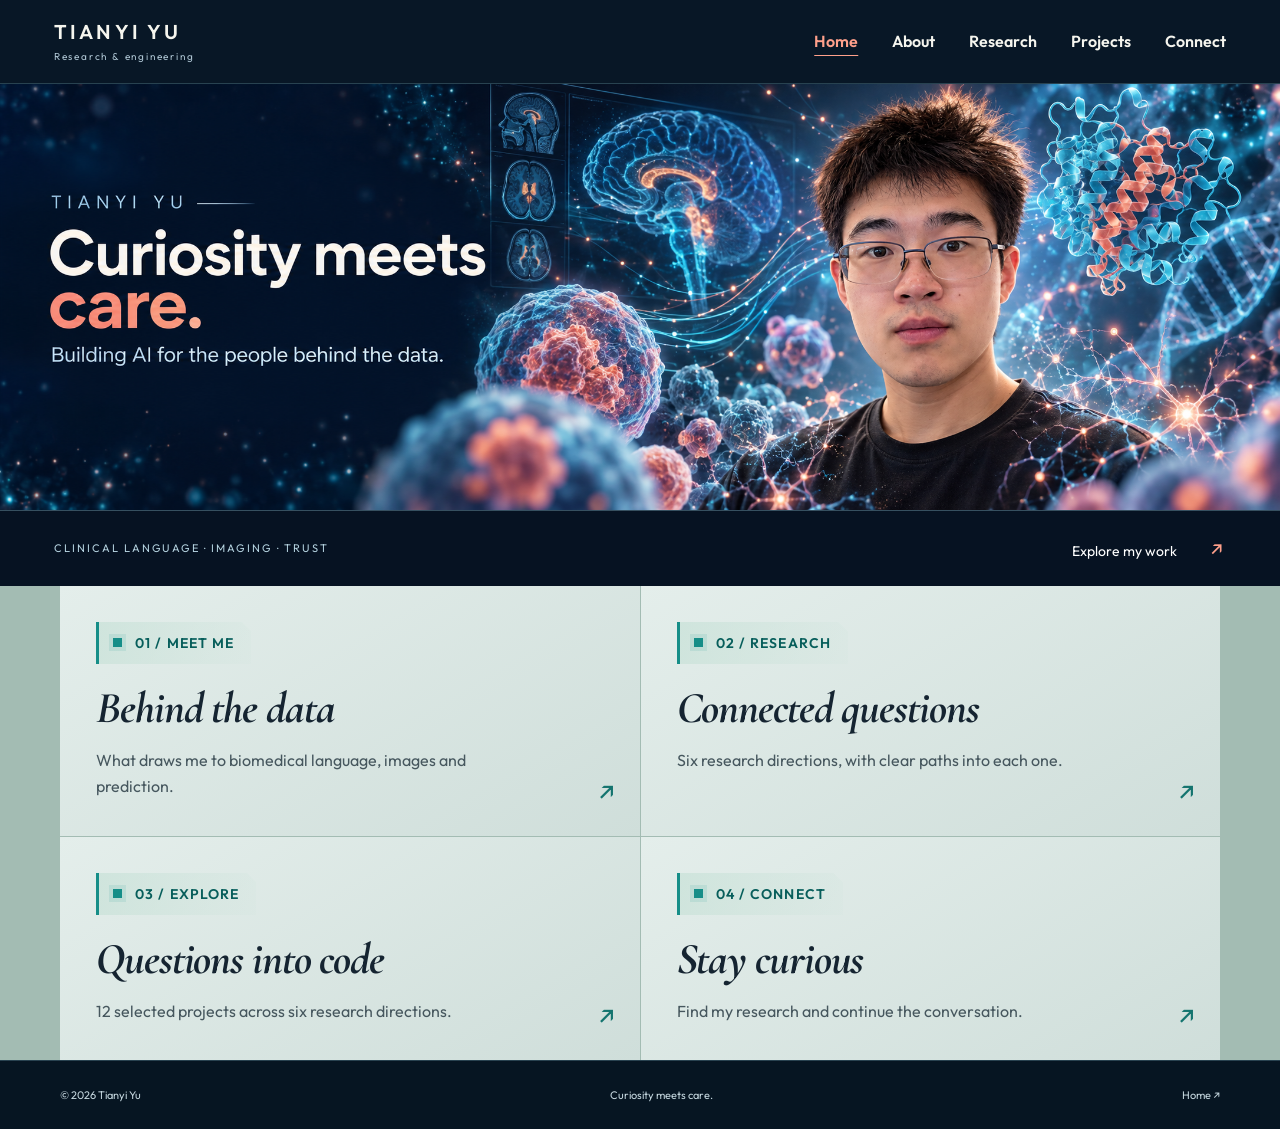
==== commit 4183dc07: "Curate portfolio to 12 selected health AI projects" ====
--- a/index.html
+++ b/index.html
@@ -2,7 +2,7 @@
 <html lang="en"><head><meta charset="utf-8"><meta name="viewport" content="width=device-width, initial-scale=1">
 <title>Curiosity meets care — Tianyi Yu</title>
 <meta name="description" content="Tianyi Yu's research portfolio: clinical NLP, biomedical imaging, trustworthy AI, prediction modelling, health informatics and AI for health. Explore the questions and the code.">
-<meta name="theme-color" content="#081726"><meta property="og:title" content="Tianyi Yu — Curiosity meets care."><meta property="og:description" content="Research software for the people behind the data."><meta property="og:type" content="website"><meta property="og:image" content="https://raw.githubusercontent.com/terry0809000/terry0809000/main/assets/tianyi-ai-health-portrait.png">
+<meta name="theme-color" content="#081726"><meta property="og:title" content="Tianyi Yu — Curiosity meets care."><meta property="og:description" content="Research software for the people behind the data."><meta property="og:type" content="website"><meta property="og:image" content="https://terry0809000.github.io/assets/tianyi-ai-health-portrait.png">
 <link rel="preload" href="./fonts/outfit-400.woff" as="font" type="font/woff" crossorigin>
 <link rel="stylesheet" href="./portfolio-v5.css"><script src="./site.js?v=20261013-1" defer></script><link rel="stylesheet" href="./pages.css?v=20261013-1"></head>
-<body><a class="skip" href="#main">Skip to content</a><header class="header"><a class="wordmark" href="./index.html">TIANYI YU<span>Research &amp; engineering</span></a><nav aria-label="Main navigation"><a href="./index.html" aria-current="page">Home</a><a href="./about.html">About</a><a href="./research.html">Research</a><a href="./projects.html">Projects</a><a href="./connect.html">Connect</a></nav></header><main id="main"><section id="home" class="hero"><h1 class="sr-only">Tianyi Yu. Curiosity meets care. Building AI for the people behind the data.</h1><img class="hero-image" width="2172" height="724" src="https://raw.githubusercontent.com/terry0809000/terry0809000/main/assets/tianyi-ai-health-portrait.png" alt="AI-assisted portrait of Tianyi Yu surrounded by conceptual biomedical imagery; Curiosity meets care." fetchpriority="high"><div class="mobile-hero-copy"><p>TIANYI YU / AI FOR HEALTH</p><h2>Curiosity meets care.</h2><p>Building AI for the people behind the data.</p></div><div class="hero-foot"><span>CLINICAL LANGUAGE · IMAGING · TRUST</span><a href="./projects.html">Explore my work <span aria-hidden="true">↗</span></a></div></section><section class="section-tiles wrap" aria-label="Explore the portfolio"><a class="section-tile" href="./about.html"><span class="eyebrow">01 / MEET ME</span><h2>Behind the data</h2><p>What draws me to biomedical language, images and prediction.</p><span aria-hidden="true">↗</span></a><a class="section-tile" href="./research.html"><span class="eyebrow">02 / RESEARCH</span><h2>Connected questions</h2><p>Six research directions, with clear paths into each one.</p><span aria-hidden="true">↗</span></a><a class="section-tile" href="./projects.html"><span class="eyebrow">03 / EXPLORE</span><h2>Questions into code</h2><p>57 projects. Choose a direction or browse a page at a time.</p><span aria-hidden="true">↗</span></a><a class="section-tile" href="./connect.html"><span class="eyebrow">04 / CONNECT</span><h2>Stay curious</h2><p>Find my research and continue the conversation.</p><span aria-hidden="true">↗</span></a></section></main><footer class="wrap footer"><span>© 2026 Tianyi Yu</span><span>Curiosity meets care.</span><a href="./index.html">Home ↗</a></footer></body></html>
+<body><a class="skip" href="#main">Skip to content</a><header class="header"><a class="wordmark" href="./index.html">TIANYI YU<span>Research &amp; engineering</span></a><nav aria-label="Main navigation"><a href="./index.html" aria-current="page">Home</a><a href="./about.html">About</a><a href="./research.html">Research</a><a href="./projects.html">Projects</a><a href="./connect.html">Connect</a></nav></header><main id="main"><section id="home" class="hero"><h1 class="sr-only">Tianyi Yu. Curiosity meets care. Building AI for the people behind the data.</h1><img class="hero-image" width="2172" height="724" src="https://terry0809000.github.io/assets/tianyi-ai-health-portrait.png" alt="AI-assisted portrait of Tianyi Yu surrounded by conceptual biomedical imagery; Curiosity meets care." fetchpriority="high"><div class="mobile-hero-copy"><p>TIANYI YU / AI FOR HEALTH</p><h2>Curiosity meets care.</h2><p>Building AI for the people behind the data.</p></div><div class="hero-foot"><span>CLINICAL LANGUAGE · IMAGING · TRUST</span><a href="./projects.html">Explore my work <span aria-hidden="true">↗</span></a></div></section><section class="section-tiles wrap" aria-label="Explore the portfolio"><a class="section-tile" href="./about.html"><span class="eyebrow">01 / MEET ME</span><h2>Behind the data</h2><p>What draws me to biomedical language, images and prediction.</p><span aria-hidden="true">↗</span></a><a class="section-tile" href="./research.html"><span class="eyebrow">02 / RESEARCH</span><h2>Connected questions</h2><p>Six research directions, with clear paths into each one.</p><span aria-hidden="true">↗</span></a><a class="section-tile" href="./projects.html"><span class="eyebrow">03 / EXPLORE</span><h2>Questions into code</h2><p>12 selected projects across six research directions.</p><span aria-hidden="true">↗</span></a><a class="section-tile" href="./connect.html"><span class="eyebrow">04 / CONNECT</span><h2>Stay curious</h2><p>Find my research and continue the conversation.</p><span aria-hidden="true">↗</span></a></section></main><footer class="wrap footer"><span>© 2026 Tianyi Yu</span><span>Curiosity meets care.</span><a href="./index.html">Home ↗</a></footer></body></html>
